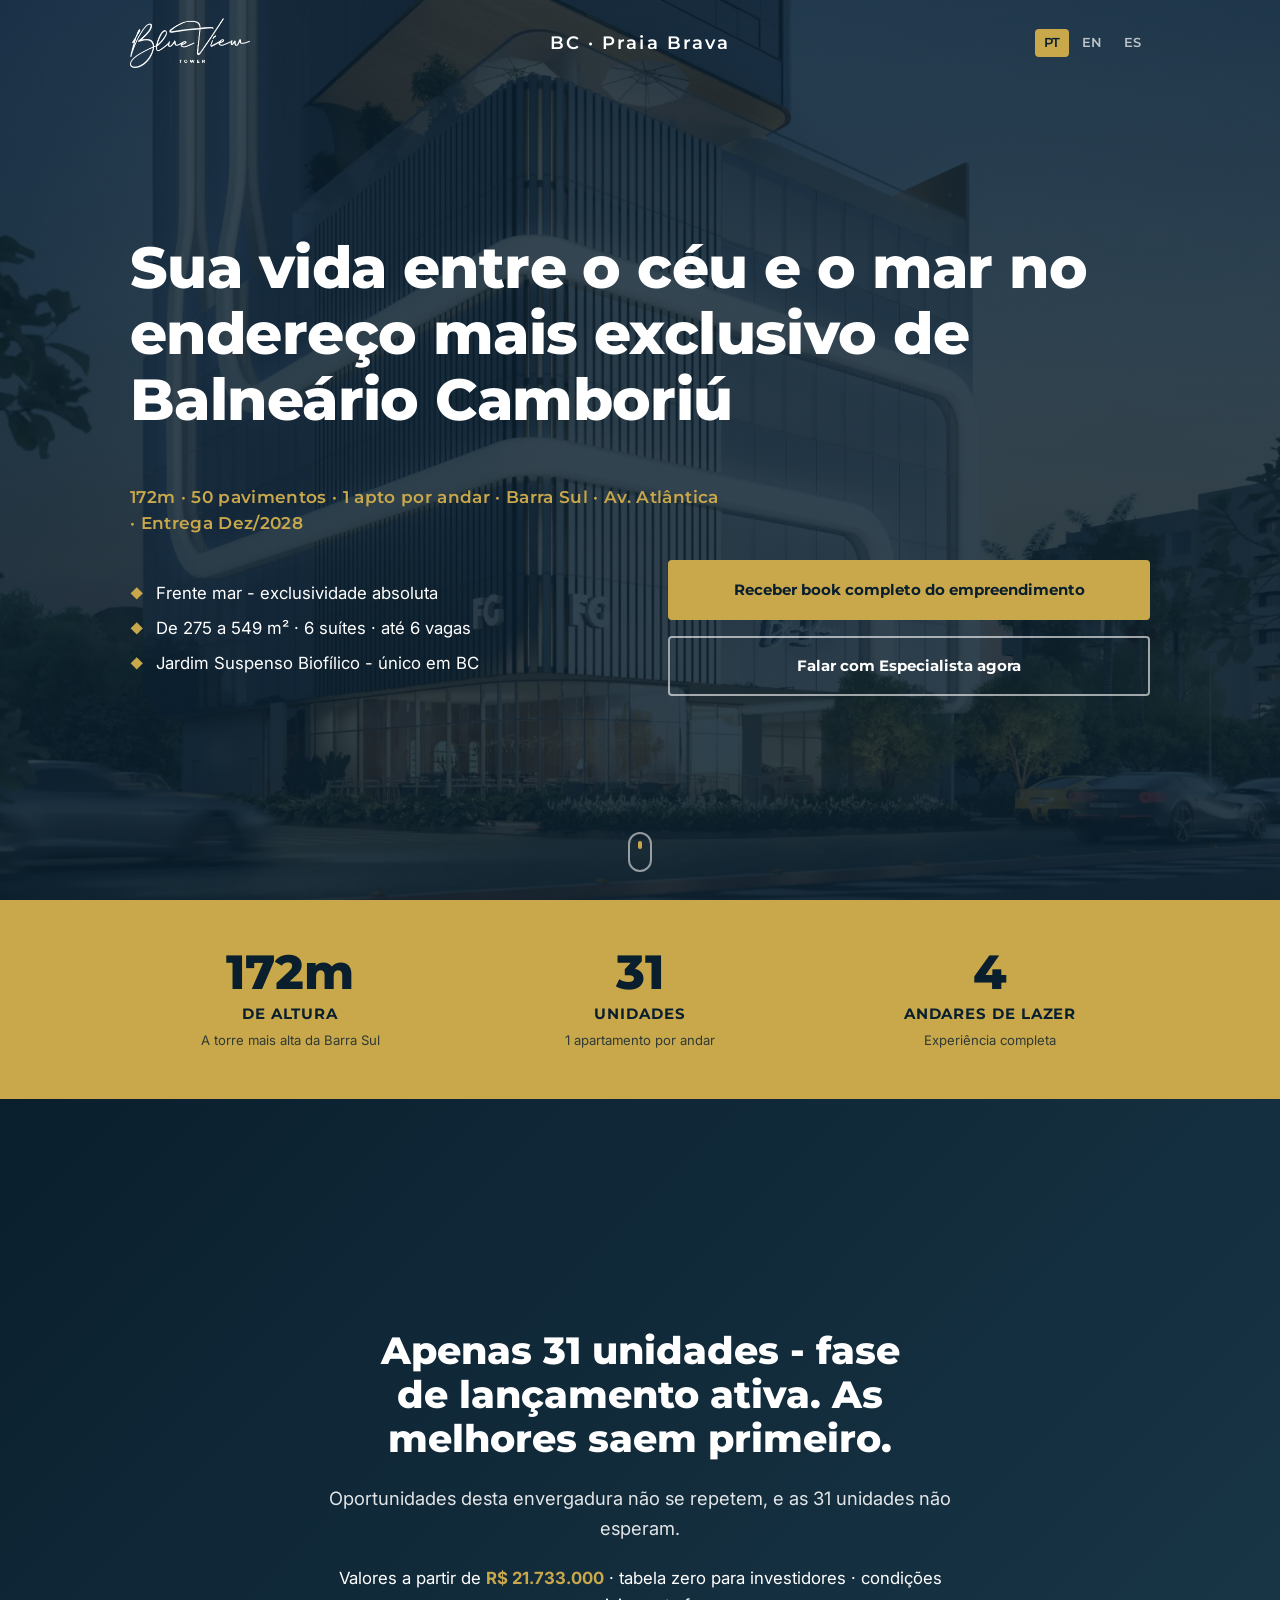
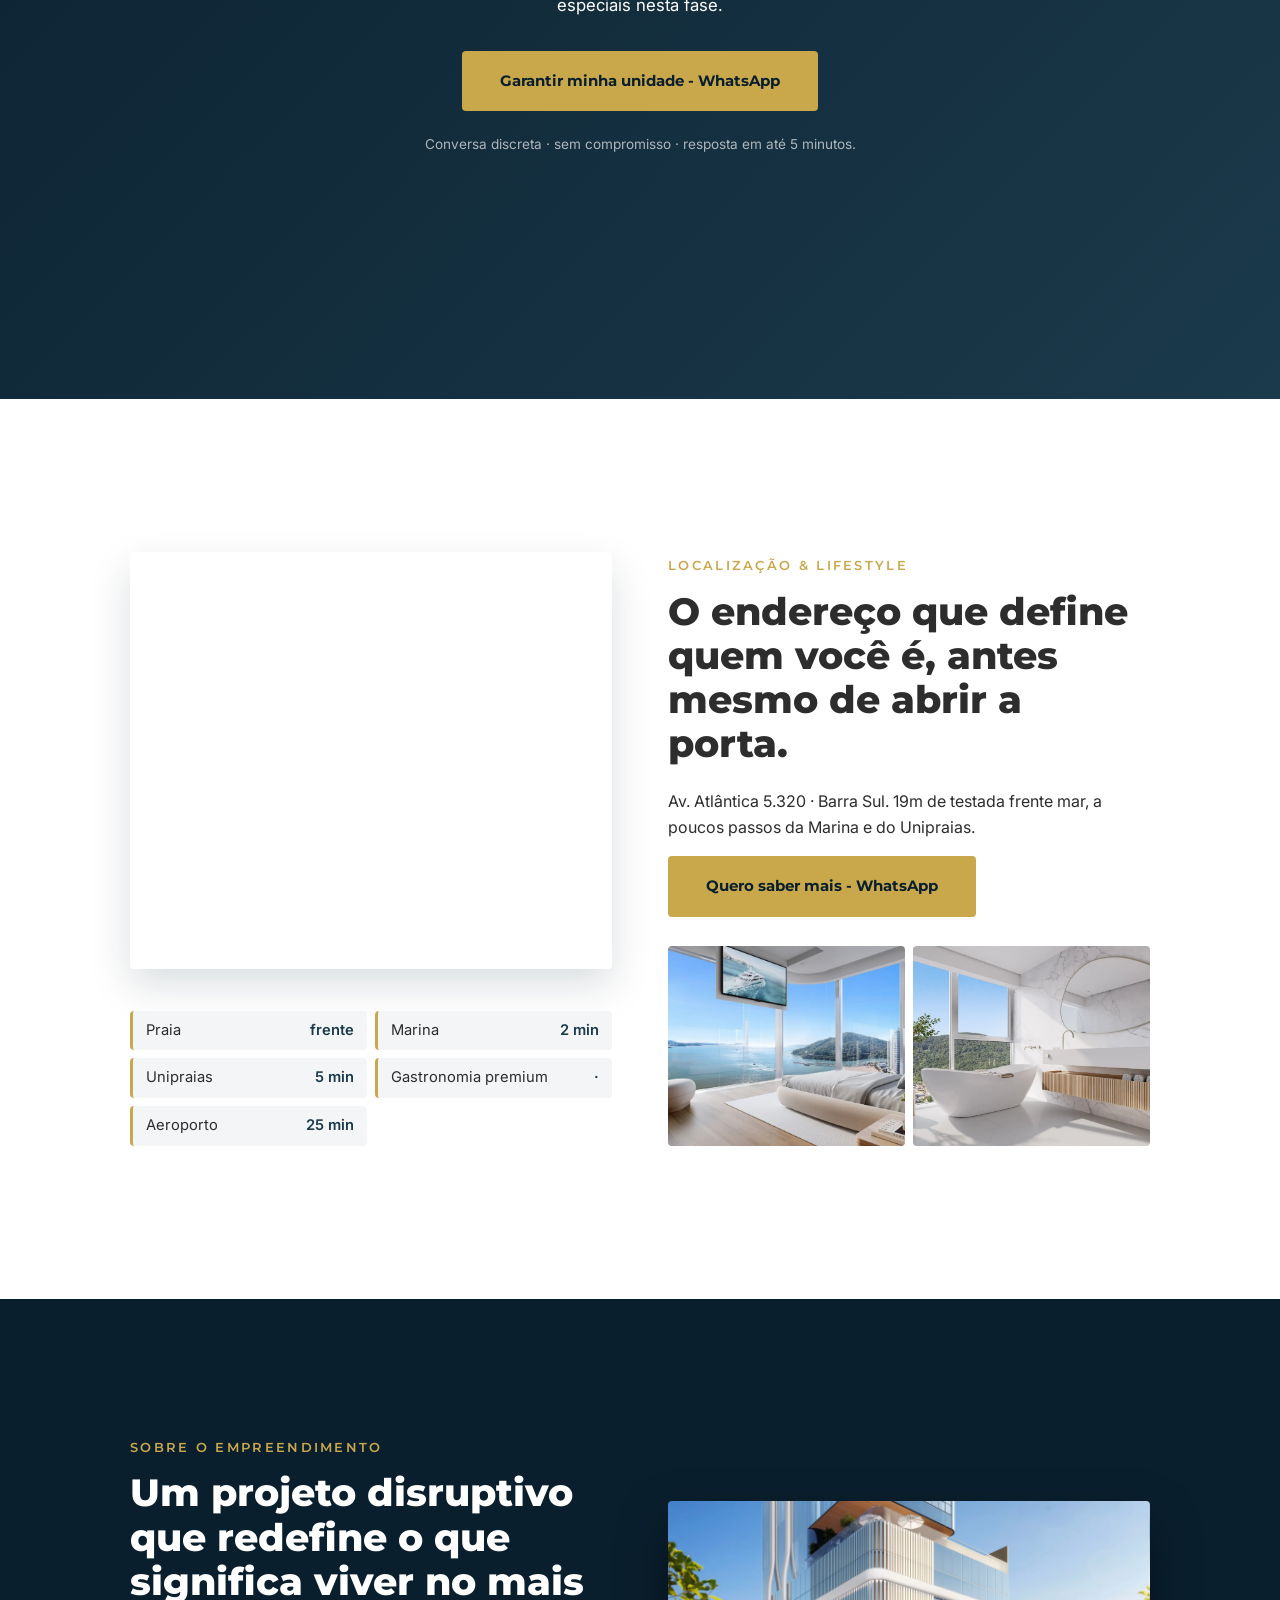
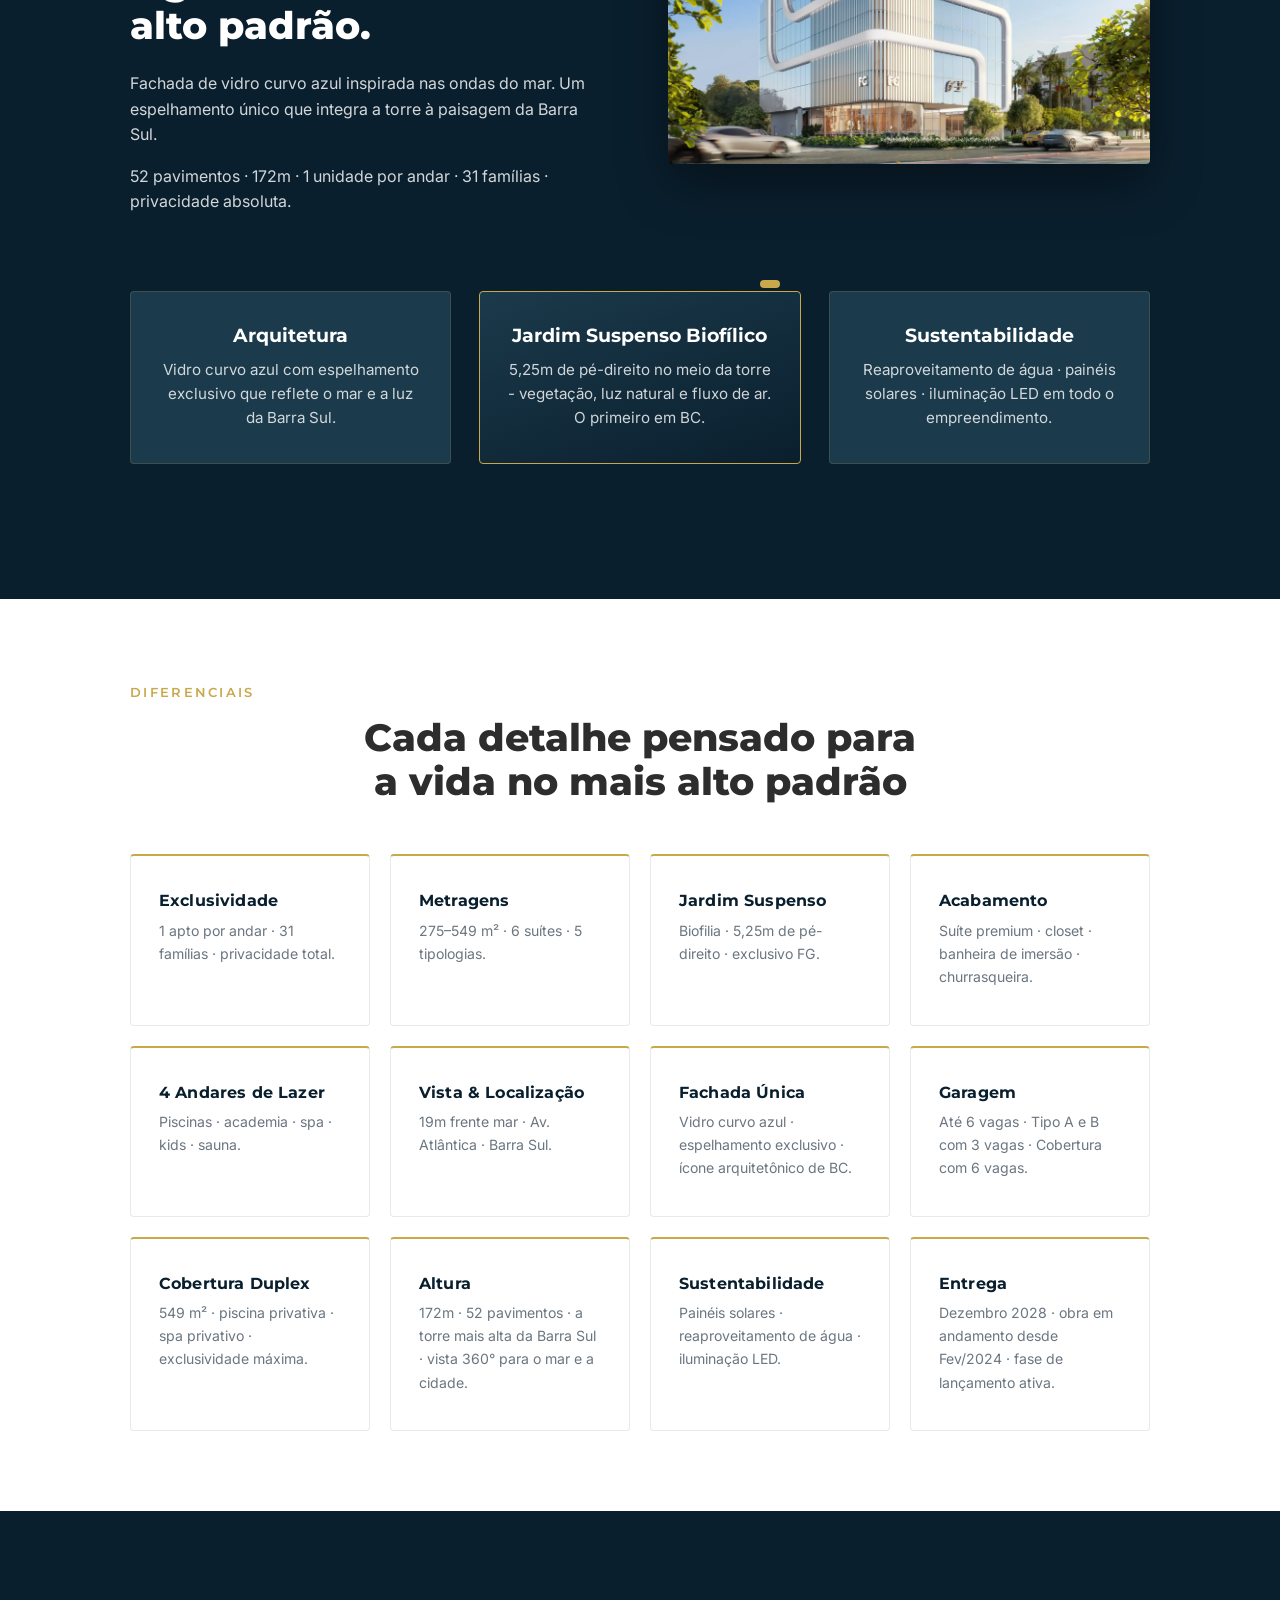
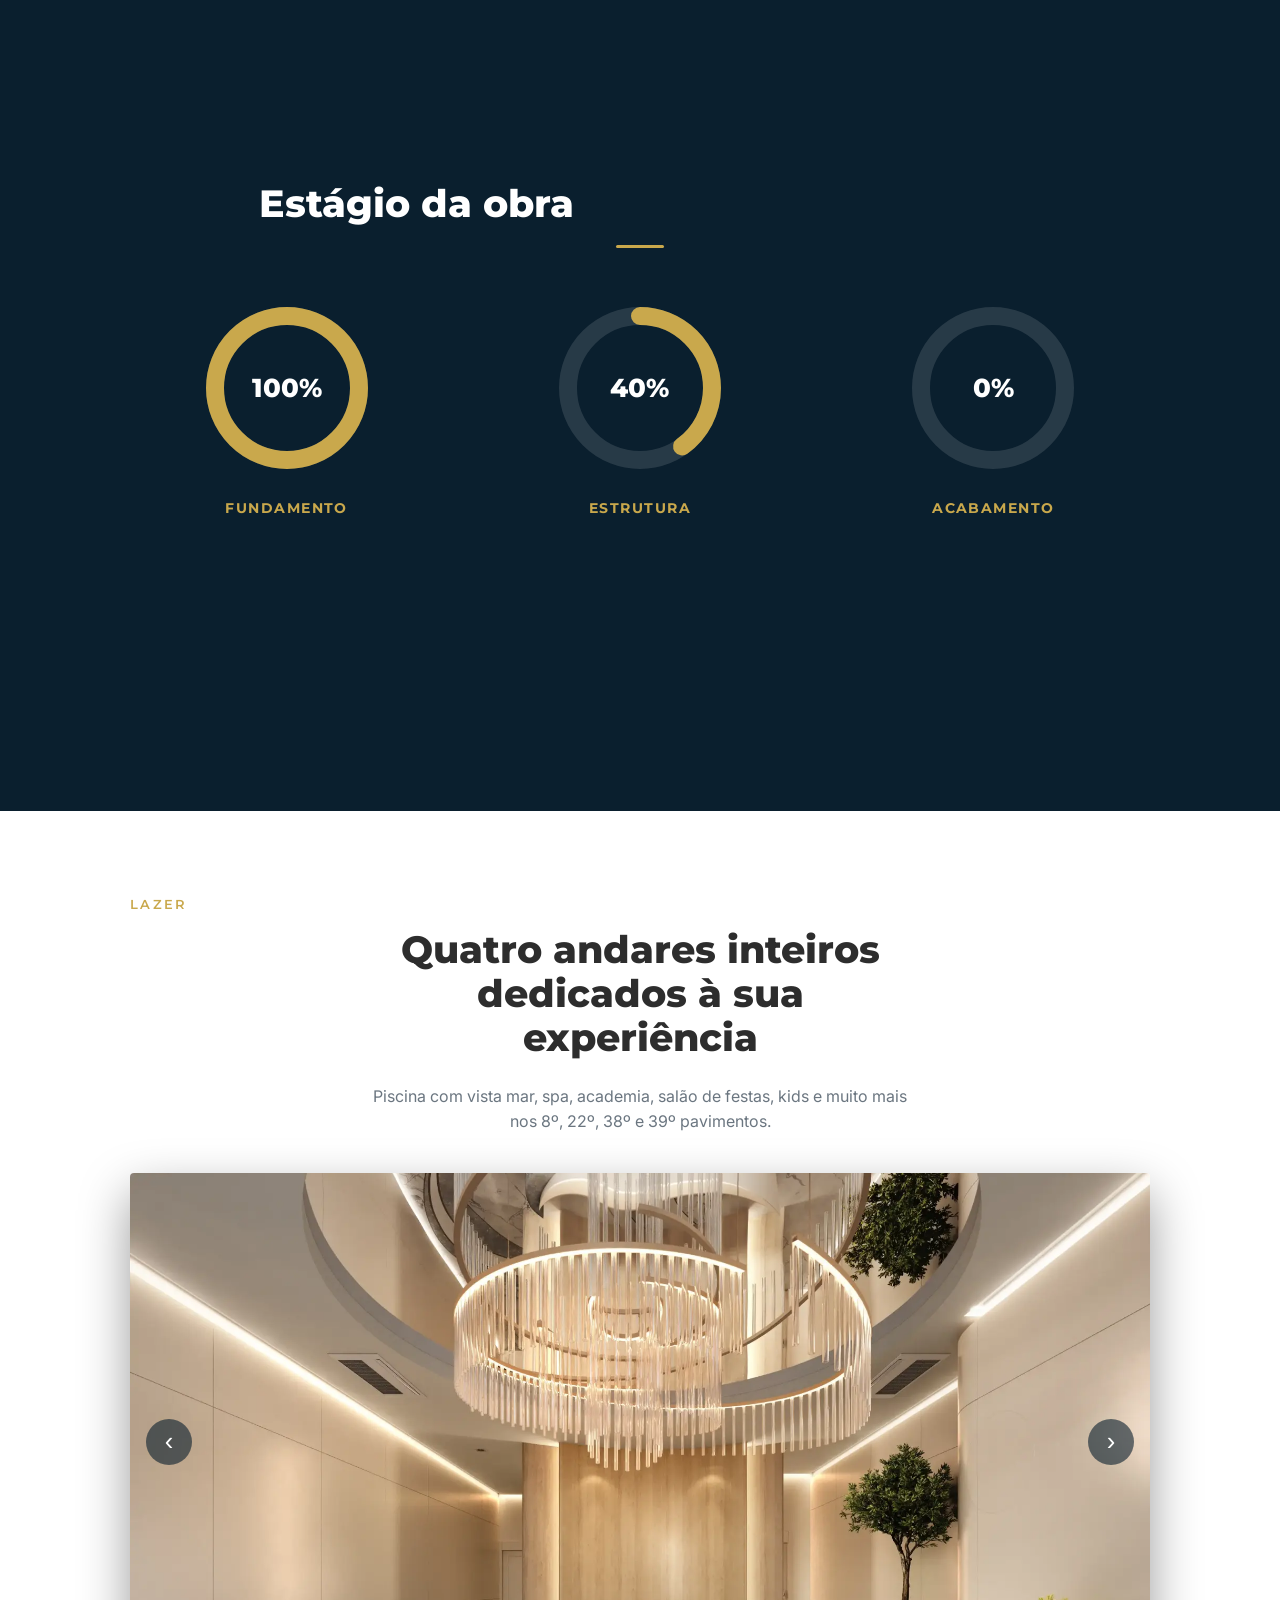
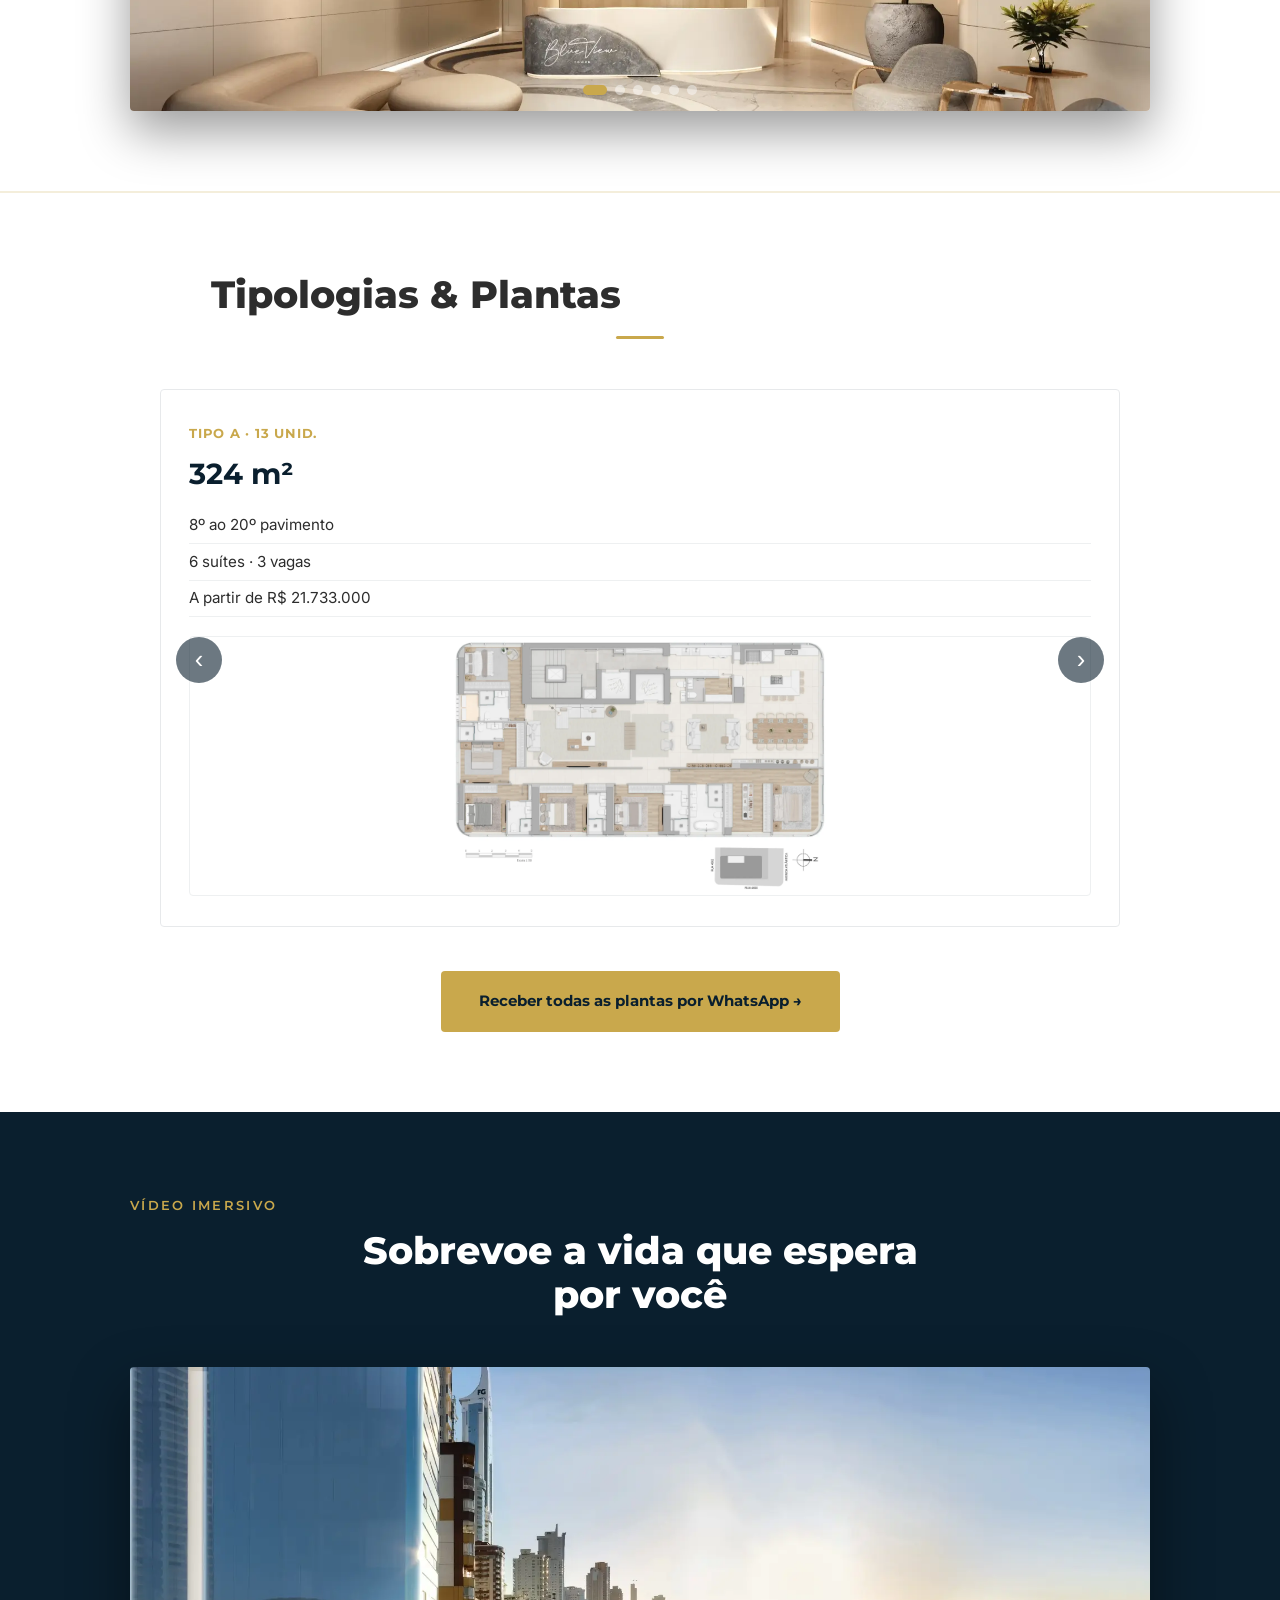
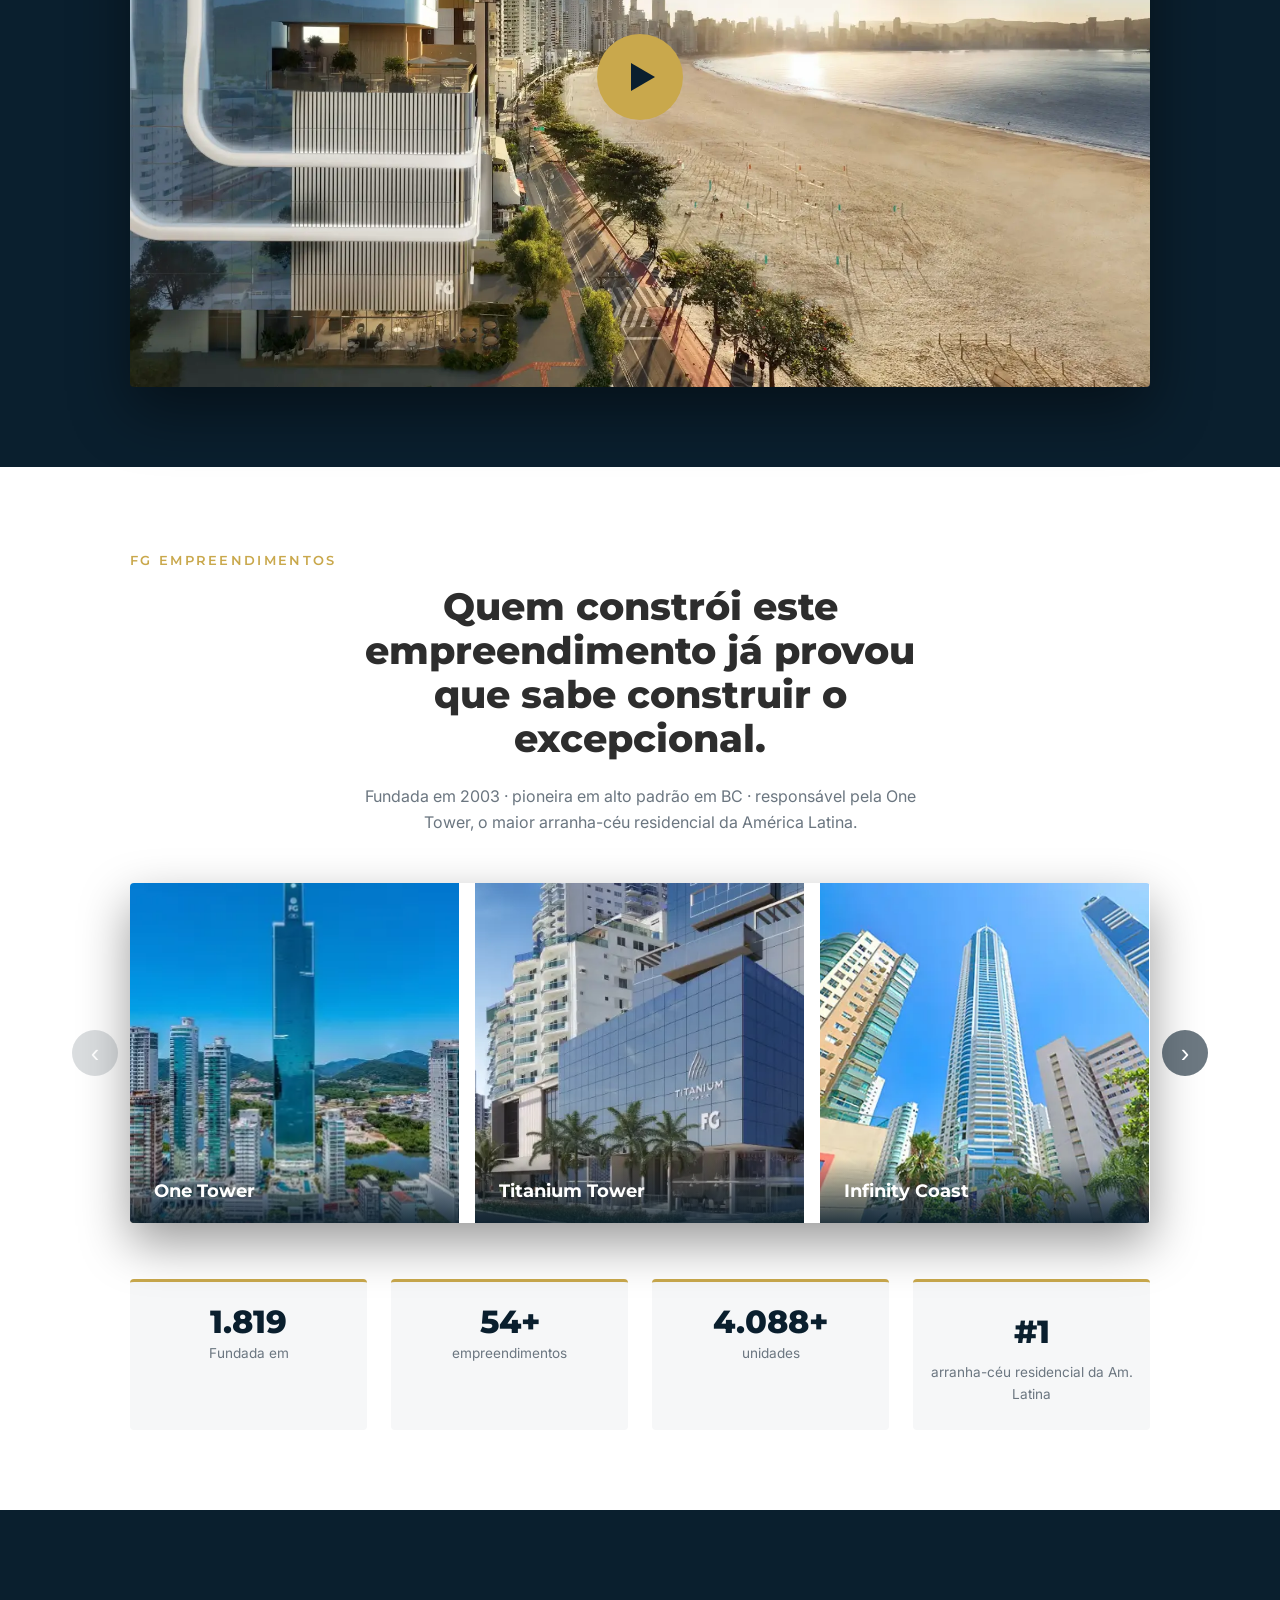
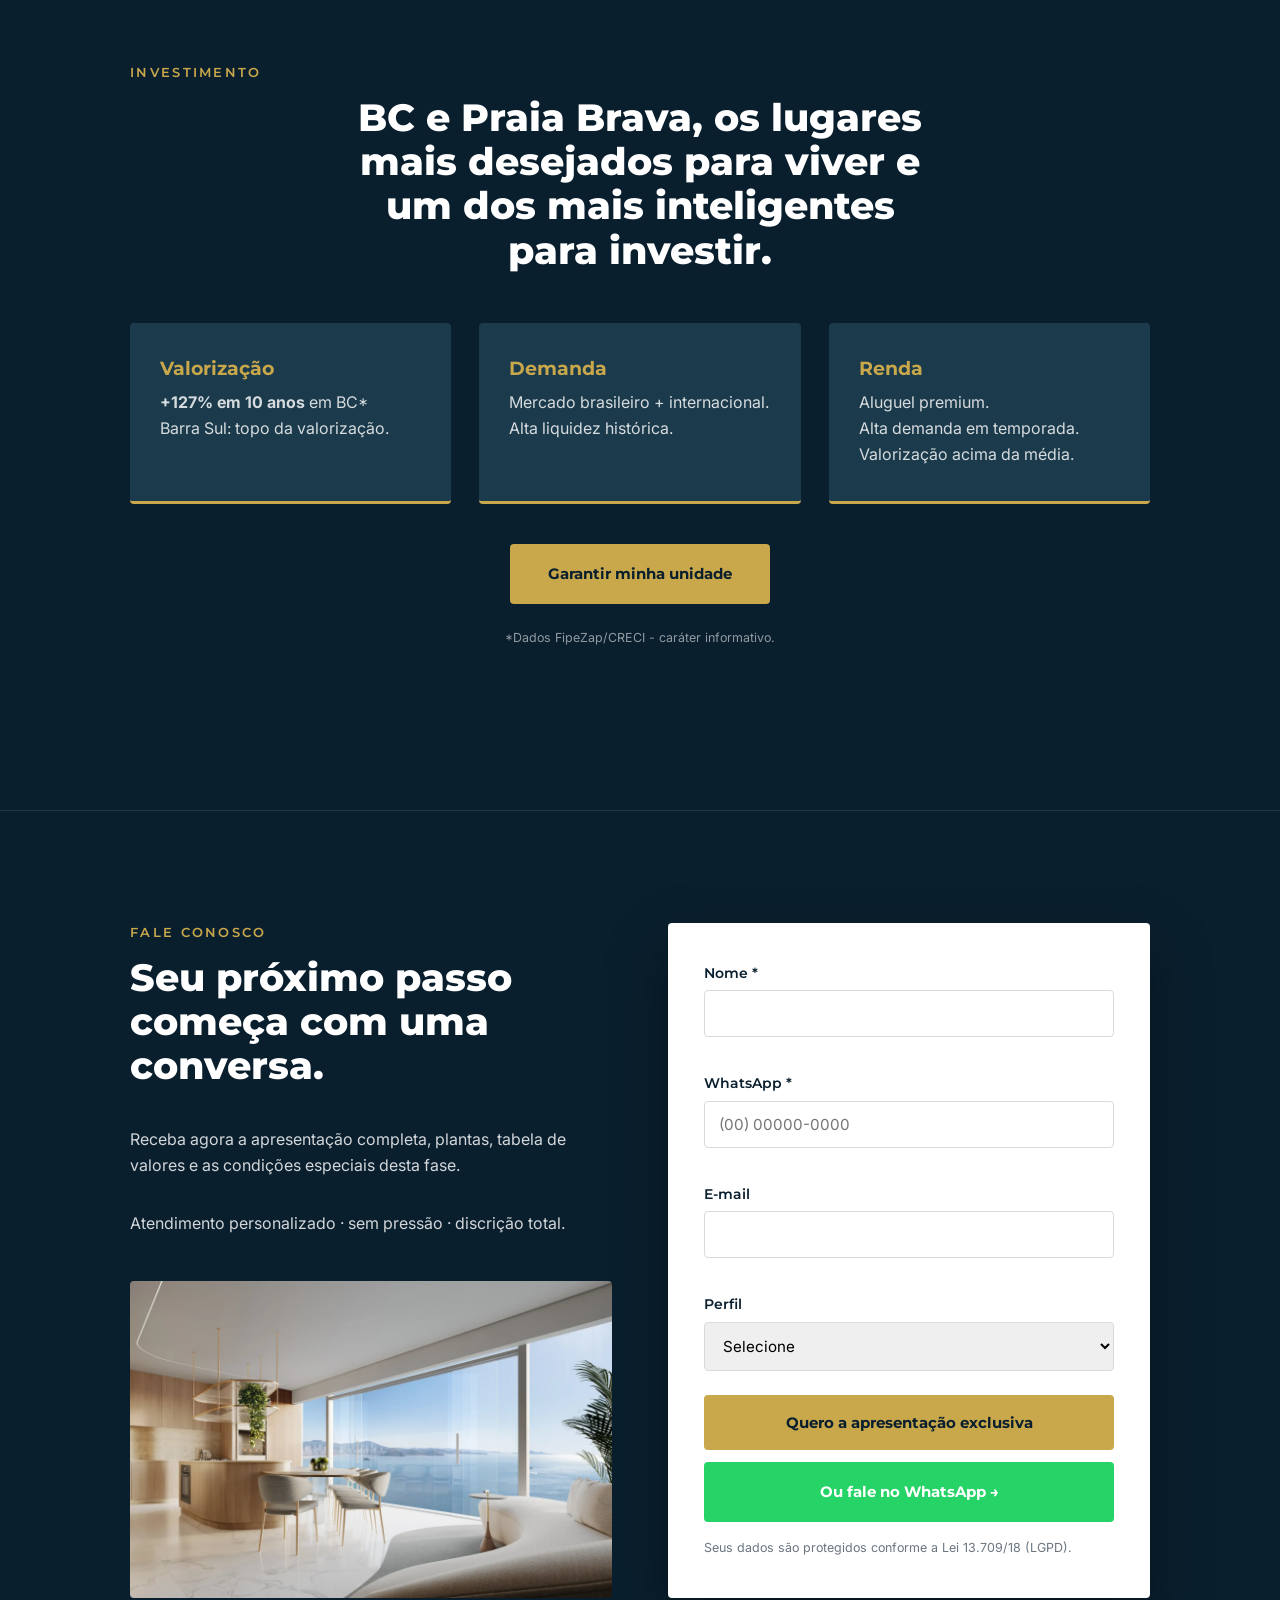
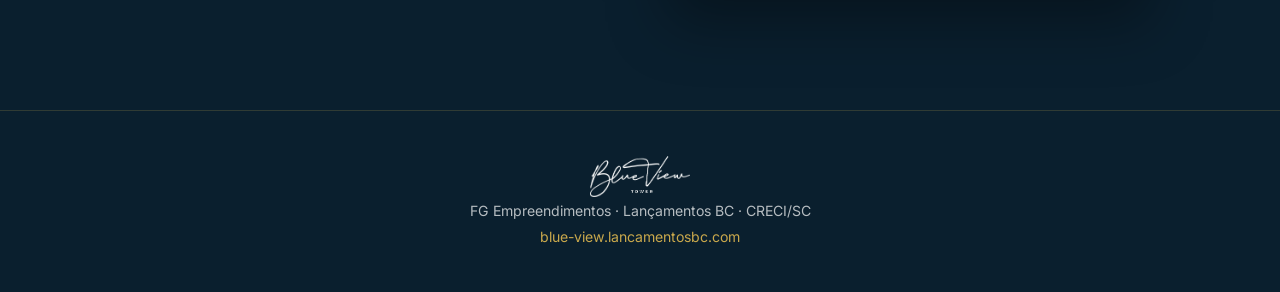
==== index.html @ a623cc8e "fixes" ====
<!DOCTYPE html>
<html lang="pt-BR">
<head>
  <meta charset="UTF-8">
  <meta name="viewport" content="width=device-width, initial-scale=1.0">
  <title>Blue View Tower | FG | Balneário Camboriú</title>
  <meta name="description" content="Blue View Tower - 172m, 50 pavimentos, 1 apartamento por andar na Av. Atlântica, Barra Sul. Frente mar, Jardim Suspenso Biofílico. FG Empreendimentos.">

  <link rel="preconnect" href="https://fonts.googleapis.com">
  <link rel="preconnect" href="https://fonts.gstatic.com" crossorigin>
  <link href="https://fonts.googleapis.com/css2?family=Montserrat:wght@600;700;800&family=Inter:wght@400;500;600&display=swap" rel="stylesheet">
  <link rel="icon" href="assets/Ativo 1@4x.webp">
<meta name="robots" content="index, follow">
<link rel="preload" as="image" href="/assets/23_113_35_EMBASAMENTO_NOTURNO_FINAL.webp">

<link rel="preload" as="style" href="/style.css">
  <link rel="stylesheet" href="style.css">
  <!-- Google tag (gtag.js) -->
<!-- Google tag (gtag.js) -->
<script async src="https://www.googletagmanager.com/gtag/js?id=G-YF5QJES6KQ"></script>
<script>
  window.dataLayer = window.dataLayer || [];
  function gtag(){dataLayer.push(arguments);}
  gtag('js', new Date());

  gtag('config', 'G-YF5QJES6KQ');
</script>
</head>
<body>

  <!-- ============ HEADER ============ -->
  <header class="site-header" id="siteHeader">
    <div class="container header-inner">
      <a href="#hero" class="brand"><img src="assets/Ativo 1@4x.webp" style="width: 120px;" loading="eager"
  fetchpriority="high"></a>
      <span class="header-location">BC · Praia Brava</span>
      <div class="header-right">
        <nav class="lang-switch" aria-label="Seletor de idioma">
          <button class="lang-toggle" aria-expanded="false" aria-haspopup="true">
            PT
            <svg width="10" height="10" viewBox="0 0 10 10" fill="currentColor" aria-hidden="true"><path d="M1 3l4 4 4-4"/></svg>
          </button>
          <div class="lang-dropdown">
            <a href="#" class="lang active">PT</a>
            <a href="/en/" class="lang">EN</a>
            <a href="/es/" class="lang">ES</a>
          </div>
        </nav>
      </div>
    </div>
  </header>

  <!-- ============ 01 · HERO ============ -->
  <section class="hero" id="hero">
    <img
  src="/assets/23_113_35_EMBASAMENTO_NOTURNO_FINAL.webp"
  class="hero-media"
  fetchpriority="high"
  loading="eager"
  width="1920"
  height="1080"
/>
    <div class="hero-overlay"></div>

    <div class="container hero-content">
      <h1 class="hero-title">Sua vida entre o céu e o mar no endereço mais exclusivo de Balneário Camboriú</h1>
      <p class="hero-sub">172m · 50 pavimentos · 1 apto por andar · Barra Sul · Av. Atlântica <br>· Entrega Dez/2028</p>

      <ul class="hero-bullets">
        <li>Frente mar - exclusividade absoluta</li>
        <li>De 275 a 549 m² · 6 suítes · até 6 vagas</li>
        <li>Jardim Suspenso Biofílico - único em BC</li>
      </ul>

      <div class="hero-cta">
        <a href="#contato" class="btn btn-primary">Receber book completo do empreendimento</a>
        <a href="https://wa.me/5547991356151" class="btn btn-outline">Falar com Especialista agora</a>
      </div>
    </div>

    <span class="scroll-hint" aria-hidden="true"></span>
  </section>

  <!-- ============ 02 · BARRA DE NÚMEROS ============ -->
  <section class="stats">
    <div class="container stats-grid">
      <div class="stat">
        <span class="stat-num" data-count="172" data-suffix="m">0</span>
        <span class="stat-label">De altura<br><small>A torre mais alta da Barra Sul</small></span>
      </div>
      <div class="stat">
        <span class="stat-num" data-count="31">0</span>
        <span class="stat-label">Unidades<br><small>1 apartamento por andar</small></span>
      </div>
      <div class="stat">
        <span class="stat-num" data-count="4">0</span>
        <span class="stat-label">Andares de lazer<br><small>Experiência completa</small></span>
      </div>
    </div>
  </section>

  <!-- ============ 03 · URGÊNCIA ============ -->
  <section class="urgency section">
    <div class="container urgency-inner">
      <h2 class="section-title">Apenas 31 unidades - fase de lançamento ativa. As melhores saem primeiro.</h2>
      <p class="urgency-lead">Oportunidades desta envergadura não se repetem, e as 31 unidades não esperam.</p>
      <p class="urgency-values">Valores a partir de <strong>R$ 21.733.000</strong> · tabela zero para investidores · condições especiais nesta fase.</p>
      <a href="https://wa.me/5547991356151" class="btn btn-primary page-cta-anchor">Garantir minha unidade - WhatsApp</a>
      <p class="urgency-micro">Conversa discreta · sem compromisso · resposta em até 5 minutos.</p>
    </div>
  </section>

  <!-- ============ 03 · LOCALIZAÇÃO & LIFESTYLE ============ -->
  <section class="location section" id="localizacao">
    <div class="container split">
      <div class="split-media">
        <iframe
          class="map"
          src="https://www.google.com/maps?q=Av.+Atlantica,+Barra+Sul,+Balneario+Camboriu+SC&output=embed"
          loading="lazy"
          referrerpolicy="no-referrer-when-downgrade"
          title="Localização Blue View Tower"></iframe>
        <ul class="map-points">
          <li>Praia <span>frente</span></li>
          <li>Marina <span>2 min</span></li>
          <li>Unipraias <span>5 min</span></li>
          <li>Gastronomia premium <span>·</span></li>
          <li>Aeroporto <span>25 min</span></li>
        </ul>
      </div>

      <div class="split-text">
        <span class="eyebrow">Localização & Lifestyle</span>
        <h2 class="section-title">O endereço que define quem você é, antes mesmo de abrir a porta.</h2>
        <p>Av. Atlântica 5.320 · Barra Sul. 19m de testada frente mar, a poucos passos da Marina e do Unipraias.</p>
        <a href="https://wa.me/5547991356151" class="btn btn-primary">Quero saber mais - WhatsApp</a>

        <div class="lifestyle-grid">
          <img src="assets/23_113_25_SUITE_MASTER_TIPO_R01.webp" loading="lazy" alt="Suíte master">
          <img src="assets/23_113_26_BANHEIRO_MASTER_TIPO_FINAL (1).webp" loading="lazy" alt="Banheiro master">
        </div>
      </div>
    </div>
  </section>

  <!-- ============ 04 · SOBRE O EMPREENDIMENTO ============ -->
  <section class="about section section-dark" id="sobre">
    <div class="container split reverse">
      <div class="split-media">
        <img class="about-render" src="assets/23_113_04_EMBASAMENTO_ESQUINA_FINAL (1).webp" alt="Render da fachada de vidro curvo"  loading="lazy">
      </div>
      <div class="split-text">
        <span class="eyebrow">Sobre o empreendimento</span>
        <h2 class="section-title">Um projeto disruptivo que redefine o que significa viver no mais alto padrão.</h2>
        <p>Fachada de vidro curvo azul inspirada nas ondas do mar. Um espelhamento único que integra a torre à paisagem da Barra Sul.</p>
        <p>52 pavimentos · 172m · 1 unidade por andar · 31 famílias · privacidade absoluta.</p>
      </div>
    </div>

    <div class="container about-cards">
      <article class="info-card">
        <h3>Arquitetura</h3>
        <p>Vidro curvo azul com espelhamento exclusivo que reflete o mar e a luz da Barra Sul.</p>
      </article>
      <article class="info-card highlight">
        <span class="wow"></span>
        <h3>Jardim Suspenso Biofílico</h3>
        <p>5,25m de pé-direito no meio da torre - vegetação, luz natural e fluxo de ar. O primeiro em BC.</p>
       <!--- <img src="https://placehold.co/560x300/0A1F2E/C9A84C?text=Jardim+Suspenso+Biof%C3%ADlico" alt="Jardim Suspenso Biofílico">-->
      </article>
      <article class="info-card">
        <h3>Sustentabilidade</h3>
        <p>Reaproveitamento de água · painéis solares · iluminação LED em todo o empreendimento.</p>
      </article>
    </div>
  </section>

  <!-- ============ 05 · DIFERENCIAIS ============ -->
  <section class="features section" id="diferenciais">
    <div class="container">
      <span class="eyebrow center">Diferenciais</span>
      <h2 class="section-title center">Cada detalhe pensado para a vida no mais alto padrão</h2>

      <div class="feature-grid">
        <article class="feature-card">
          <h3>Exclusividade</h3>
          <p>1 apto por andar · 31 famílias · privacidade total.</p>
        </article>
        <article class="feature-card">
          <h3>Metragens</h3>
          <p>275–549 m² · 6 suítes · 5 tipologias.</p>
        </article>
        <article class="feature-card">
          <h3>Jardim Suspenso</h3>
          <p>Biofilia · 5,25m de pé-direito · exclusivo FG.</p>
        </article>
        <article class="feature-card">
          <h3>Acabamento</h3>
          <p>Suíte premium · closet · banheira de imersão · churrasqueira.</p>
        </article>
        <article class="feature-card">
          <h3>4 Andares de Lazer</h3>
          <p>Piscinas · academia · spa · kids · sauna.</p>
        </article>
        <article class="feature-card">
          <h3>Vista & Localização</h3>
          <p>19m frente mar · Av. Atlântica · Barra Sul.</p>
        </article>
        <article class="feature-card">
          <h3>Fachada Única</h3>
          <p>Vidro curvo azul · espelhamento exclusivo · ícone arquitetônico de BC.</p>
        </article>
        <article class="feature-card">
          <h3>Garagem</h3>
          <p>Até 6 vagas · Tipo A e B com 3 vagas · Cobertura com 6 vagas.</p>
        </article>
        <article class="feature-card">
          <h3>Cobertura Duplex</h3>
          <p>549 m² · piscina privativa · spa privativo · exclusividade máxima.</p>
        </article>
        <article class="feature-card">
          <h3>Altura</h3>
          <p>172m · 52 pavimentos · a torre mais alta da Barra Sul · vista 360° para o mar e a cidade.</p>
        </article>
        <article class="feature-card">
          <h3>Sustentabilidade</h3>
          <p>Painéis solares · reaproveitamento de água · iluminação LED.</p>
        </article>
        <article class="feature-card">
          <h3>Entrega</h3>
          <p>Dezembro 2028 · obra em andamento desde Fev/2024 · fase de lançamento ativa.</p>
        </article>
      </div>
    </div>
  </section>

  <!-- ============ 06 · STATUS DA OBRA ============ -->
  <section class="status section section-dark" id="status">
    <div class="container">
      <div class="section-header center">
        <h2 class="section-title">Estágio da obra</h2>
      </div>
      <div class="progress-grid">
        <div class="progress-item">
          <div class="donut-wrap">
            <svg viewBox="0 0 100 100" class="donut">
              <circle class="donut-bg" cx="50" cy="50" r="40"/>
              <circle class="donut-fill" cx="50" cy="50" r="40" data-pct="100"/>
            </svg>
            <span class="donut-pct">100%</span>
          </div>
          <span class="progress-label">Fundamento</span>
        </div>
        <div class="progress-item">
          <div class="donut-wrap">
            <svg viewBox="0 0 100 100" class="donut">
              <circle class="donut-bg" cx="50" cy="50" r="40"/>
              <circle class="donut-fill" cx="50" cy="50" r="40" data-pct="40"/>
            </svg>
            <span class="donut-pct">40%</span>
          </div>
          <span class="progress-label">Estrutura</span>
        </div>
        <div class="progress-item">
          <div class="donut-wrap">
            <svg viewBox="0 0 100 100" class="donut">
              <circle class="donut-bg" cx="50" cy="50" r="40"/>
              <circle class="donut-fill" cx="50" cy="50" r="40" data-pct="0"/>
            </svg>
            <span class="donut-pct">0%</span>
          </div>
          <span class="progress-label">Acabamento</span>
        </div>
      </div>
    </div>
  </section>

  <!-- ============ 06B · LAZER ============ -->
  <section class="lazer section" id="lazer">
    <div class="container">
      <span class="eyebrow center">Lazer</span>
      <h2 class="section-title center">Quatro andares inteiros dedicados à sua experiência</h2>
      <p class="lazer-sub">Piscina com vista mar, spa, academia, salão de festas, kids e muito mais nos 8º, 22º, 38º e 39º pavimentos.</p>

      <div class="carousel" id="lazerCarousel">
        <div class="carousel-track">
          <img src="assets/23_113_23_HALL_ENTRADA_TERREO_FINAL.webp"  loading="lazy" alt="Hall de Entrada - Térreo">
          <img src="assets/23_113_16_ACADEMIA_FINAL.webp"  loading="lazy" alt="Academia">
          <img src="assets/23_113_21_JOGOS_R00.webp"  loading="lazy" alt="Sala de Jogos">
          <img src="assets/23_113_15_PISCINA_COBERTA_FINAL.webp"  loading="lazy" alt="Piscina externa">
          <img src="assets/23_113_11_FESTAS_FINAL.webp"  loading="lazy" alt="Salão de festas">
          <img src="assets/23_113_26_BANHEIRO_MASTER_TIPO_FINAL (1).webp"  loading="lazy" alt="Banheiro Master">
        </div>
        <button class="carousel-btn prev" aria-label="Anterior">&#8249;</button>
        <button class="carousel-btn next" aria-label="Próximo">&#8250;</button>
        <div class="carousel-dots" aria-hidden="true"></div>
      </div>
    </div>
  </section>

  <!-- ============ 07 · TIPOLOGIAS & PLANTAS ============ -->
  <section class="typologies section" id="plantas">
    <div class="container">
      <div class="section-header center">
        <h2 class="section-title">Tipologias & Plantas</h2>
      </div>
      <div class="typo-carousel">
        <div class="typo-track typo-grid">

          <article class="typo-card open">
            <span class="typo-tag">Tipo A · 13 unid.</span>
            <h3>324 m²</h3>
            <ul>
              <li>8º ao 20º pavimento</li>
              <li>6 suítes · 3 vagas</li>
              <li>A partir de R$ 21.733.000</li>
            </ul>
            <img src="assets/PB_TIPO_A_OPCAO_02.webp" alt="Planta Tipo A" class="plant-preview" loading="lazy">
          </article>

          <article class="typo-card open">
            <span class="typo-tag">Tipo B · 14 unid.</span>
            <h3>275 m²<small>frente mar</small></h3>
            <ul>
              <li>23º ao 37º pavimento</li>
              <li>6 suítes · 3 vagas</li>
            </ul>
            <img src="assets/23_113_24_LIVING_TIPO_FINAL.webp" alt="Planta Tipo B" class="plant-preview" loading="lazy">
          </article>

          <article class="typo-card locked">
            <span class="typo-tag">Duplex · cobertura</span>
            <h3>549 m²<small>piscina privativa</small></h3>
            <ul>
              <li>Spa privativo</li>
              <li>Exclusividade máxima</li>
            </ul>
            <a href="https://wa.me/5547991356151" class="lock-overlay" aria-label="Ver planta pelo WhatsApp">
              <span class="lock-icon" aria-hidden="true"></span>
              <p>Acessar planta pelo WhatsApp</p>
            </a>
          </article>

        </div>
        <button class="carousel-btn prev typo-prev" aria-label="Anterior">&#8249;</button>
        <button class="carousel-btn next typo-next" aria-label="Próximo">&#8250;</button>
      </div>

      <a href="https://wa.me/5547991356151" class="btn btn-primary center-btn">Receber todas as plantas por WhatsApp →</a>
    </div>
  </section>

  <!-- ============ 08 · VÍDEO IMERSIVO ============ -->
  <section class="video section section-dark" id="video">
    <div class="container">
      <span class="eyebrow center">Vídeo imersivo</span>
      <h2 class="section-title center">Sobrevoe a vida que espera por você</h2>

      <div class="video-player" id="videoPlayer">
        
        <img class="video-thumb" src="/assets/23_113_32_FACHADA_ADICIONAL_FINAL.webp"  loading="lazy" alt="Vídeo Blue View Tower">
        <button class="video-play" aria-label="Reproduzir vídeo"></button>
      </div>
    </div>
  </section>

  <!-- ============ 09 · FG EMPREENDIMENTOS ============ -->
  <section class="builder section" id="fg">
    <div class="container">
      <span class="eyebrow center">FG Empreendimentos</span>
      <h2 class="section-title center">Quem constrói este empreendimento já provou que sabe construir o excepcional.</h2>
      <p class="center builder-lead">Fundada em 2003 · pioneira em alto padrão em BC · responsável pela One Tower, o maior arranha-céu residencial da América Latina.</p>

      <div class="portfolio-carousel-wrap">
        <button class="carousel-btn prev portfolio-prev" aria-label="Anterior">&#8249;</button>
        <button class="carousel-btn next portfolio-next" aria-label="Próximo">&#8250;</button>
        <div class="carousel" id="portfolioCarousel">
          <div class="carousel-track">
            <figure class="portfolio-slide">
              <img src="assets/one-tower-1.webp" alt="One Tower" loading="lazy">
              <figcaption>One Tower</figcaption>
            </figure>
            <figure class="portfolio-slide">
              <img src="assets/Titanium-Tower-20.webp" alt="Titanium Tower" loading="lazy">
              <figcaption>Titanium Tower</figcaption>
            </figure>
            <figure class="portfolio-slide">
              <img src="assets/infinity.webp" alt="Infinity Coast" loading="lazy" style="object-position: top">
              <figcaption>Infinity Coast</figcaption>
            </figure>
            <figure class="portfolio-slide">
              <img src="assets/one-tower-1.webp" alt="One Tower" loading="lazy">
              <figcaption>One Tower</figcaption>
            </figure>
          </div>
          <div class="carousel-dots" aria-hidden="true"></div>
        </div>
      </div>

      <div class="builder-stats">
        <div><span class="stat-num" data-count="2003">0</span><small>Fundada em</small></div>
        <div><span class="stat-num" data-count="60" data-suffix="+">0</span><small>empreendimentos</small></div>
        <div><span class="stat-num" data-count="4500" data-suffix="+">0</span><small>unidades</small></div>
        <div><span class="stat-text">#1</span><small>arranha-céu residencial da Am. Latina</small></div>
      </div>
    </div>
  </section>

  <!-- ============ 10 · BLOCO INVESTIDOR ============ -->
  <section class="investor section section-dark" id="investidor">
    <div class="container">
      <span class="eyebrow center">Investimento</span>
      <h2 class="section-title center">BC e Praia Brava, os lugares mais desejados para viver e um dos mais inteligentes para investir.</h2>

      <div class="investor-grid">
        <article class="investor-card">
          <h3>Valorização</h3>
          <p><strong>+127% em 10 anos</strong> em BC*<br>Barra Sul: topo da valorização.</p>
        </article>
        <article class="investor-card">
          <h3>Demanda</h3>
          <p>Mercado brasileiro + internacional.<br>Alta liquidez histórica.</p>
        </article>
        <article class="investor-card">
          <h3>Renda</h3>
          <p>Aluguel premium.<br>Alta demanda em temporada.<br>Valorização acima da média.</p>
        </article>
      </div>

      <a href="#contato" class="btn btn-primary center-btn page-cta-anchor">Garantir minha unidade</a>
      <p class="footnote">*Dados FipeZap/CRECI - caráter informativo.</p>
    </div>
  </section>


  <!-- ============ 12 · CTA FINAL + FORMULÁRIO ============ -->
  <section class="final section section-dark" id="contato">
    <div class="container split">
      <div class="final-text">
        <span class="eyebrow">Fale conosco</span>
        <h2 class="section-title">Seu próximo passo começa com uma conversa.</h2>
        <p>Receba agora a apresentação completa, plantas, tabela de valores e as condições especiais desta fase.</p>
        <p>Atendimento personalizado · sem pressão · discrição total.</p>
        <img class="final-img" src="assets/23_113_30_COZINHA_TIPO_FINAL.webp"  loading="lazy" alt="Vista para o mar">
      </div>

      <div class="final-form">
        <form id="leadForm" novalidate>
          <div class="field">
            <label for="nome">Nome *</label>
            <input type="text" id="nome" name="nome" autocomplete="name" required>
            <span class="error" data-for="nome"></span>
          </div>
          <div class="field">
            <label for="whatsapp">WhatsApp *</label>
            <input type="tel" id="whatsapp" name="whatsapp" autocomplete="tel" inputmode="numeric" placeholder="(00) 00000-0000" required>
            <span class="error" data-for="whatsapp"></span>
          </div>
          <div class="field optional">
            <label for="email">E-mail</label>
            <input type="email" id="email" name="email" autocomplete="email">
            <span class="error" data-for="email"></span>
          </div>
          <div class="field optional">
            <label for="perfil">Perfil</label>
            <select id="perfil" name="perfil">
              <option value="">Selecione</option>
              <option value="morar">Morar</option>
              <option value="investir">Investir</option>
              <option value="ambos">Ambos</option>
            </select>
          </div>

          <button type="submit" class="btn btn-primary btn-block">Quero a apresentação exclusiva</button>
          <a href="https://wa.me/5547991356151" class="btn btn-whatsapp-inline btn-block">Ou fale no WhatsApp →</a>

          <p class="lgpd">Seus dados são protegidos conforme a Lei 13.709/18 (LGPD).</p>
          <p class="form-success" id="formSuccess" hidden>Recebemos seus dados. Em breve nosso especialista entrará em contato.</p>
        </form>
      </div>
    </div>
  </section>

  <!-- ============ RODAPÉ ============ -->
  <footer class="site-footer">
    <div class="container footer-inner">
      <img loading="lazy" src="/assets/Ativo 1@4x.webp" style="width: 100px; margin: auto; margin-top: 5px;">
      <p>FG Empreendimentos · Lançamentos BC · CRECI/SC</p>
      <p class="footer-url">blue-view.lancamentosbc.com</p>
    </div>
  </footer>


  <div class="plant-modal" id="plantModal">
  <span class="close-modal">&times;</span>

  <img
    src="assets/PB_TIPO_A_OPCAO_02.webp"
    alt="Planta ampliada"
    class="plant-modal-img"
     loading="lazy"
  >
</div>
  <!-- CTA fixo mobile -->
  <div class="mobile-cta-bar" aria-hidden="true">
    <a href="#contato" class="mobile-cta-btn mobile-cta-secondary">Garantir minha unidade</a>
    <a href="https://wa.me/5547991356151" class="mobile-cta-wpp" aria-label="Falar no WhatsApp">
      <svg viewBox="0 0 32 32" width="22" height="22" aria-hidden="true" fill="currentColor">
        <path d="M16 3C9.4 3 4 8.4 4 15c0 2.4.7 4.6 1.9 6.5L4 29l7.7-1.9c1.8 1 3.9 1.5 6.3 1.5h.1c6.6 0 12-5.4 12-12S22.6 3 16 3zm0 22c-2 0-3.9-.5-5.5-1.5l-.4-.2-4.1 1 1.1-4-.3-.4C5.6 18.6 5 16.8 5 15 5 9.5 9.9 5 16 5s11 4.5 11 10-4.9 10-11 10zm6.1-7.5c-.3-.2-1.9-1-2.2-1.1-.3-.1-.5-.2-.7.2-.2.3-.8 1-1 1.2-.2.2-.4.2-.7.1-.3-.2-1.4-.5-2.6-1.6-1-.8-1.6-1.9-1.8-2.2-.2-.3 0-.5.1-.7.1-.1.3-.4.5-.6.1-.2.2-.3.3-.6.1-.2 0-.4 0-.6-.1-.2-.7-1.7-1-2.3-.3-.6-.5-.5-.7-.5h-.6c-.2 0-.5.1-.8.4-.3.3-1 1-1 2.5s1.1 2.9 1.2 3.1c.2.2 2.1 3.3 5.2 4.6.7.3 1.3.5 1.7.6.7.2 1.4.2 1.9.1.6-.1 1.9-.8 2.1-1.5.3-.7.3-1.4.2-1.5-.1-.1-.3-.2-.6-.4z"/>
      </svg>
    </a>
  </div>

  <script src="script.js" defer></script>
</body>
</html>
---- style.css ----
/* ============================================================
   BLUE VIEW TOWER — Landing Page
   Design System: #0A1F2E · #1B3A4B · #C9A84C · #FFFFFF · #2D2D2D
   ============================================================ */

   

:root {
  --azul-escuro: #0A1F2E;
  --azul-medio: #1B3A4B;
  --dourado: #C9A84C;
  --dourado-claro: #d9bd6a;
  --branco: #FFFFFF;
  --grafite: #2D2D2D;
  --cinza: #6b7680;
  --whatsapp: #25D366;

  --font-title: 'Montserrat', sans-serif;
  --font-body: 'Inter', sans-serif;

  --container: 1140px;
  --pad-x: 60px;
  --gap-section: 80px;
  --radius: 4px;
}

*, *::before, *::after { box-sizing: border-box; }

html { scroll-behavior: smooth; }

body {
  margin: 0;
  font-family: var(--font-body);
  color: var(--grafite);
  background: var(--branco);
  line-height: 1.6;
  -webkit-font-smoothing: antialiased;
}

img { max-width: 100%; display: block; }

h1, h2, h3 {
  font-family: var(--font-title);
  font-weight: 700;
  line-height: 1.15;
  margin: 0 0 .6em;
}

a { color: inherit; text-decoration: none; }

.container {
  max-width: var(--container);
  margin: 0 auto;
  padding: 0 var(--pad-x);
}

/* ---------- Tipografia auxiliar ---------- */
.eyebrow {
  display: inline-block;
  font-family: var(--font-title);
  font-weight: 600;
  font-size: .8rem;
  letter-spacing: .18em;
  text-transform: uppercase;
  color: var(--dourado);
  margin-bottom: .8rem;
}
.eyebrow.center,
.section-title.center,
.center { text-align: center; }

.section-header {
  margin-bottom: 3rem;
}
.section-header.center { text-align: center; }
.section-header .eyebrow { margin-bottom: .5rem; }
.section-header .section-title { margin-bottom: 0; }
.section-header.center::after {
  content: '';
  display: block;
  width: 48px;
  height: 3px;
  background: var(--dourado);
  border-radius: 2px;
  margin: 1.2rem auto 0;
}

.section-title {
  font-size: clamp(1.6rem, 3.2vw, 2.4rem);
  font-weight: 800;
  max-width: 22ch;
}
.section-title.center { margin-left: auto; margin-right: auto; }

.section {
  padding: var(--gap-section) 0;
  min-height: 100vh;
  display: flex;
  flex-direction: column;
  justify-content: center;
}
.section > .container { width: 100%; }
.section-dark {
  background: var(--azul-escuro);
  color: var(--branco);
}
.section-dark .section-title,
.section-dark h3 { color: var(--branco); }

.lazer + .typologies { border-top: 2px solid rgba(201,168,76,.2); }
.investor + .final   { border-top: 1px solid rgba(255,255,255,.1); }

/* ---------- Botões ---------- */
.btn {
  display: inline-block;
  font-family: var(--font-title);
  font-weight: 700;
  font-size: .95rem;
  border-radius: var(--radius);
  padding: 16px 36px;
  cursor: pointer;
  border: 2px solid transparent;
  text-align: center;
  transition: transform .25s ease, box-shadow .25s ease, background .25s ease, color .25s ease;
}
.btn-primary {
  background: var(--dourado);
  color: var(--azul-escuro);
}
.btn-primary:hover {
  background: var(--dourado-claro);
  transform: translateY(-2px);
  box-shadow: 0 12px 28px rgba(201,168,76,.35);
}
.btn-outline {
  background: transparent;
  color: var(--branco);
  border-color: rgba(255,255,255,.6);
}
.btn-outline:hover {
  background: var(--branco);
  color: var(--azul-escuro);
  transform: translateY(-2px);
}
.btn-whatsapp-inline {
  background: var(--whatsapp);
  color: var(--branco);
}
.btn-whatsapp-inline:hover { filter: brightness(1.08); transform: translateY(-2px); }
.btn-block { width: 100%; text-align: center; }
.center-btn { display: table; margin: 2.5rem auto 0; }

/* ============================================================
   HEADER
   ============================================================ */
.site-header {
  position: fixed;
  inset: 0 0 auto 0;
  z-index: 1000;
  padding: 18px 0;
  transition: background .3s ease, padding .3s ease, box-shadow .3s ease;
}
.site-header.scrolled {
  background: rgba(10,31,46,.95);
  padding: 12px 0;
  box-shadow: 0 4px 24px rgba(0,0,0,.25);
  backdrop-filter: blur(6px);
}
.header-inner {
  display: flex;
  align-items: center;
  justify-content: space-between;
  position: relative;
}
.brand {
  font-family: var(--font-title);
  font-weight: 800;
  font-size: 1.25rem;
  color: var(--branco);
  letter-spacing: .02em;
}
.brand span { color: var(--dourado); margin-left: 6px; font-weight: 600; }

.header-location {
  position: absolute;
  left: 50%;
  transform: translateX(-50%);
  font-family: var(--font-title);
  font-weight: 600;
  font-size: 1.1rem;
  letter-spacing: .12em;
  color: var(--branco);
  pointer-events: none;
}

.header-right {
  display: flex;
  align-items: center;
  gap: 12px;
}
.lang-switch { display: flex; gap: 4px; position: relative; }
.lang-toggle { display: none; }
.lang-dropdown { display: flex; gap: 4px; }
.lang {
  font-family: var(--font-title);
  font-weight: 600;
  font-size: .8rem;
  color: rgba(255,255,255,.7);
  padding: 4px 9px;
  border-radius: var(--radius);
  transition: color .2s, background .2s;
}
.lang:hover { color: var(--branco); }
.lang.active { color: var(--azul-escuro); background: var(--dourado); }

@media (max-width: 640px) {
  .lang-toggle {
    display: flex;
    align-items: center;
    gap: 5px;
    font-family: var(--font-title);
    font-weight: 700;
    font-size: .8rem;
    color: var(--azul-escuro);
    background: var(--dourado);
    border: none;
    padding: 4px 10px;
    border-radius: var(--radius);
    cursor: pointer;
  }
  .lang-toggle svg { transition: transform .2s; }
  .lang-switch.open .lang-toggle svg { transform: rotate(180deg); }
  .lang-dropdown {
    display: none;
    position: absolute;
    top: calc(100% + 8px);
    right: 0;
    flex-direction: column;
    gap: 2px;
    background: rgba(10,31,46,.97);
    backdrop-filter: blur(6px);
    border: 1px solid rgba(255,255,255,.1);
    border-radius: var(--radius);
    padding: 6px;
    min-width: 72px;
  }
  .lang-switch.open .lang-dropdown { display: flex; }
  .lang-dropdown .lang { text-align: center; }
}

/* ============================================================
   01 · HERO
   ============================================================ */
.hero {
  position: relative;
  min-height: 100vh;
  display: flex;
  align-items: center;
  color: var(--branco);
  overflow: hidden;
}
.hero-media {
  position: absolute;
  inset: 0;
  width: 100%;
  height: 100%;
  object-fit: cover;
  z-index: -2;
}
.hero-overlay {
  position: absolute;
  inset: 0;
  z-index: -1;
  background: linear-gradient(180deg, rgba(10, 31, 46, 0.815) 0%, rgba(10, 31, 46, 0.856) 100%);
}
.hero-content {
  padding-top: 90px;
  padding-bottom: 60px;
  animation: rise .8s ease both;
  display: grid;
  grid-template-columns: 1fr 1fr;
  column-gap: 56px;
  align-items: start;
}
.hero-title {
  font-size: clamp(2.1rem, 5vw, 3.6rem);
  font-weight: 800;
  letter-spacing: -.01em;
  grid-column: 1 / -1;
  grid-row: 1;
}
.hero-sub {
  font-size: 1.05rem;
  color: var(--dourado);
  font-family: var(--font-title);
  font-weight: 600;
  letter-spacing: .02em;
  margin-bottom: 1.4rem;
  grid-column: 1 / -1;
  grid-row: 2;
}
.hero-bullets {
  list-style: none;
  padding: 0;
  margin: 0;
  display: grid;
  gap: .5rem;
  grid-column: 1;
  grid-row: 3;
  align-self: center;
}
.hero-bullets li {
  position: relative;
  padding-left: 1.6rem;
  font-size: 1.05rem;
}
.hero-bullets li::before {
  content: "◆";
  position: absolute;
  left: 0;
  color: var(--dourado);
  font-size: .8rem;
  top: .35em;
}
.hero-cta {
  display: flex;
  flex-direction: column;
  gap: 16px;
  margin-bottom: 0;
  grid-column: 2;
  grid-row: 3;
  align-self: center;
  justify-content: center;
}
.hero-micro {
  font-size: .85rem;
  color: rgba(255,255,255,.75);
  letter-spacing: .04em;
  grid-column: 1 / -1;
  grid-row: 4;
  margin-top: 1rem;
}
.scroll-hint {
  position: absolute;
  bottom: 28px;
  left: 50%;
  transform: translateX(-50%);
  width: 24px;
  height: 40px;
  border: 2px solid rgba(255,255,255,.55);
  border-radius: 14px;
}
.scroll-hint::after {
  content: "";
  position: absolute;
  top: 7px;
  left: 50%;
  transform: translateX(-50%);
  width: 4px;
  height: 8px;
  background: var(--dourado);
  border-radius: 2px;
  animation: scrollDot 1.6s infinite;
}

/* ============================================================
   02 · BARRA DE NÚMEROS
   ============================================================ */
.stats { background: var(--dourado); color: var(--azul-escuro); padding: 48px 0; }
.stats-grid {
  display: grid;
  grid-template-columns: repeat(3, 1fr);
  gap: 30px;
  text-align: center;
}
.stat { display: flex; flex-direction: column; align-items: center; }
.stat-num {
  font-family: var(--font-title);
  font-weight: 800;
  font-size: clamp(2.4rem, 5vw, 3rem);
  line-height: 1;
}
.stat-label {
  font-family: var(--font-title);
  font-weight: 700;
  text-transform: uppercase;
  letter-spacing: .06em;
  font-size: .95rem;
  margin-top: .4rem;
}
.stat-label small {
  display: block;
  font-weight: 400;
  text-transform: none;
  letter-spacing: 0;
  font-family: var(--font-body);
  font-size: .82rem;
  opacity: .8;
  margin-top: .2rem;
}

/* ============================================================
   SPLIT LAYOUTS (Localização, Sobre, CTA final)
   ============================================================ */
.split {
  display: grid;
  grid-template-columns: 1fr 1fr;
  gap: 56px;
  align-items: center;
}
.split.reverse .split-media { order: 2; }
.split-text p { margin: 0 0 1rem; max-width: 46ch; }

/* ---- 03 Localização ---- */
.location .split { align-items: stretch; }
.location .split-media {
  display: flex;
  flex-direction: column;
}
.map {
  width: 100%;
  flex: 1;
  min-height: 340px;
  border: 0;
  border-radius: var(--radius);
  box-shadow: 0 16px 40px rgba(10,31,46,.15);
}
.map-points {
  list-style: none;
  padding: 0;
  margin: 2.6rem 0 0;
  display: grid;
  grid-template-columns: repeat(2, 1fr);
  gap: .5rem;
}
.map-points li {
  display: flex;
  justify-content: space-between;
  font-size: .92rem;
  padding: .5rem .8rem;
  background: #f3f5f6;
  border-left: 3px solid var(--dourado);
  border-radius: var(--radius);
}
.map-points span { color: var(--azul-medio); font-weight: 600; }
.location .split-text p,
.location .split-text .section-title {
  max-width: 100%;
}

.lifestyle-grid {
  display: grid;
  grid-template-columns: 1fr 1fr;
  gap: 8px;
  margin-top: 1.8rem;
}
.lifestyle-grid img {
  width: 100%;
  height: 200px;
  object-fit: cover;
  border-radius: var(--radius);
  display: block;
}

/* ---- 04 Sobre ---- */
.about-render { border-radius: var(--radius); box-shadow: 0 20px 50px rgba(0,0,0,.4); }
.split-text p { color: inherit; }
.section-dark .split-text p { color: rgba(255,255,255,.82); }

.about-cards {
  display: grid;
  grid-template-columns: repeat(3, 1fr);
  gap: 28px;
  margin-top: 60px;
}
.info-card {
  background: var(--azul-medio);
  border: 1px solid rgba(201,168,76,.2);
  border-radius: var(--radius);
  padding: 32px 28px;
  transition: transform .3s ease, border-color .3s ease;
    text-align: center;
  display: flex;
  flex-direction: column;
  justify-content: center; /* centraliza verticalmente */
}
.info-card:hover { transform: translateY(-6px); border-color: var(--dourado); }
.info-card h3 { font-size: 1.2rem; }
.info-card p { color: rgba(255,255,255,.8); margin: 0; font-size: .95rem; }
.info-card.highlight {
  background: linear-gradient(160deg, var(--azul-medio), var(--azul-escuro));
  border-color: var(--dourado);
  position: relative;
  grid-row: span 1;
}
.info-card.highlight img { margin-top: 1.2rem; border-radius: var(--radius); }
.wow {
  position: absolute;
  top: -12px;
  right: 20px;
  background: var(--dourado);
  color: var(--azul-escuro);
  font-family: var(--font-title);
  font-weight: 800;
  font-size: .7rem;
  letter-spacing: .14em;
  padding: 4px 10px;
  border-radius: var(--radius);
}

/* ============================================================
   05 · DIFERENCIAIS
   ============================================================ */
.feature-grid {
  display: grid;
  grid-template-columns: repeat(4, 1fr);
  gap: 20px;
  margin-top: 50px;
}
.feature-card {
  background: var(--branco);
  border: 1px solid #e7e9eb;
  border-top: 2px solid var(--dourado);
  border-radius: var(--radius);
  padding: 36px 28px;
  transition: box-shadow .3s ease, transform .3s ease;
}
.feature-card::before { display: none; }
.feature-card:hover {
  box-shadow: 0 12px 32px rgba(10,31,46,.1);
  transform: translateY(-4px);
}
.feature-card h3 {
  font-size: 1rem;
  color: var(--azul-escuro);
  margin-bottom: .5rem;
  letter-spacing: .01em;
}
.feature-card p { margin: 0; color: var(--cinza); font-size: .88rem; line-height: 1.65; }

/* ============================================================
   06 · STATUS + LAZER
   ============================================================ */
.progress-grid {
  display: grid;
  grid-template-columns: repeat(3, 1fr);
  gap: 40px;
  margin: 50px 0 20px;
}
.progress-item {
  display: flex;
  flex-direction: column;
  align-items: center;
  gap: 1.2rem;
}
.donut-wrap {
  position: relative;
  width: 180px;
  height: 180px;
}
.donut {
  width: 100%;
  height: 100%;
  transform: rotate(-90deg);
}
.donut-bg {
  fill: none;
  stroke: rgba(255,255,255,.12);
  stroke-width: 10;
}
.donut-fill {
  fill: none;
  stroke: var(--dourado);
  stroke-width: 10;
  stroke-linecap: round;
  stroke-dasharray: 251.3;
  stroke-dashoffset: 251.3;
  transition: stroke-dashoffset 1.4s cubic-bezier(.4,0,.2,1);
}
.donut-pct {
  position: absolute;
  top: 50%;
  left: 50%;
  transform: translate(-50%, -50%);
  font-family: var(--font-title);
  font-weight: 800;
  font-size: 1.6rem;
  color: var(--branco);
}
.progress-label {
  font-family: var(--font-title);
  font-weight: 700;
  font-size: .9rem;
  letter-spacing: .1em;
  text-transform: uppercase;
  color: var(--dourado);
}
.lazer-title { text-align: center; font-size: 1.4rem; }
.lazer-sub { text-align: center; max-width: 56ch; margin: 0 auto 2.4rem; color: var(--cinza); }
.lazer.section { background: var(--branco); }

/* ---- Carousel ---- */
.carousel {
  position: relative;
  overflow: hidden;
  border-radius: var(--radius);
  box-shadow: 0 20px 50px rgba(0,0,0,.4);
}
.carousel-track {
  display: flex;
  transition: transform .5s ease;
}
.carousel-track img {
  min-width: 100%;
  height: clamp(280px, 42vw, 560px);
  object-fit: cover;
}
.carousel-btn {
  position: absolute;
  top: 50%;
  transform: translateY(-50%);
  width: 46px; height: 46px;
  border: none;
  border-radius: 50%;
  background: rgba(10,31,46,.6);
  color: var(--branco);
  font-size: 1.6rem;
  line-height: 1;
  cursor: pointer;
  transition: background .25s;
}
.carousel-btn:hover { background: var(--dourado); color: var(--azul-escuro); }
.carousel-btn:disabled { opacity: .25; cursor: not-allowed; pointer-events: none; }
.carousel-btn.prev { left: 16px; }
.carousel-btn.next { right: 16px; }
.carousel-dots {
  position: absolute;
  bottom: 16px;
  left: 50%;
  transform: translateX(-50%);
  display: flex;
  gap: 8px;
}
.carousel-dots button {
  width: 10px; height: 10px;
  border-radius: 50%;
  border: none;
  background: rgba(255,255,255,.45);
  cursor: pointer;
  padding: 0;
  transition: background .25s, width .25s;
}
.carousel-dots button.active { background: var(--dourado); width: 24px; border-radius: 6px; }

/* ============================================================
   07 · TIPOLOGIAS & PLANTAS
   ============================================================ */
.typo-carousel {
  position: relative;
  margin: 50px auto 0;
  max-width: 960px;
}
.typo-carousel .carousel-btn { top: 50%; transform: translateY(-50%); }
.typo-track {
  display: flex;
  gap: 24px;
  overflow-x: auto;
  scroll-snap-type: x mandatory;
  scroll-behavior: smooth;
  scrollbar-width: none;
  padding-bottom: 4px;
}
.typo-track::-webkit-scrollbar { display: none; }
/* .typo-grid — kept as class hook for reveal animation */
.typo-card {
  position: relative;
  flex: 0 0 100%;
  scroll-snap-align: start;
  background: var(--branco);
  border: 1px solid #e7e9eb;
  border-radius: var(--radius);
  padding: 30px 28px;
  overflow: hidden;
  transition: transform .3s, box-shadow .3s;
}
.typo-card:hover { transform: translateY(-6px); box-shadow: 0 18px 40px rgba(10,31,46,.12); }
.typo-tag {
  display: inline-block;
  font-family: var(--font-title);
  font-weight: 700;
  font-size: .8rem;
  letter-spacing: .06em;
  text-transform: uppercase;
  color: var(--dourado);
  margin-bottom: .8rem;
}
.typo-card h3 {
  font-size: 1.8rem;
  color: var(--azul-escuro);
  display: flex;
  align-items: baseline;
  gap: .5rem;
}
.typo-card h3 small {
  font-size: .85rem;
  font-weight: 400;
  font-family: var(--font-body);
  color: var(--cinza);
}
.typo-card ul {
  list-style: none;
  padding: 0;
  margin: 0 0 1.2rem;
}
.typo-card ul li {
  padding: .35rem 0;
  border-bottom: 1px solid #eef0f1;
  font-size: .95rem;
}
.typo-card.open img { border-radius: var(--radius); border: 1px solid #eef0f1; max-height: 260px; width: 100%; object-fit: contain; }

.lock-overlay {
  position: absolute;
  inset: 0;
  background: linear-gradient(180deg, rgba(27,58,75,.55), rgba(10,31,46,.92));
  backdrop-filter: blur(7px);
  display: flex;
  flex-direction: column;
  align-items: center;
  justify-content: center;
  gap: .8rem;
  color: var(--branco);
  text-align: center;
  padding: 0 24px;
}
.lock-overlay p { font-family: var(--font-title); font-weight: 600; margin: 0; }
a.lock-overlay { transition: background .25s; }
a.lock-overlay:hover { background: linear-gradient(180deg, rgba(27,58,75,.65), rgba(10,31,46,.97)); }
.lock-icon {
  width: 40px; height: 34px;
  position: relative;
  border: 3px solid var(--dourado);
  border-radius: 6px;
  margin-top: 10px;
}
.lock-icon::before {
  content: "";
  position: absolute;
  top: -16px; left: 50%;
  transform: translateX(-50%);
  width: 22px; height: 22px;
  border: 3px solid var(--dourado);
  border-bottom: none;
  border-radius: 12px 12px 0 0;
}

/* ============================================================
   08 · VÍDEO
   ============================================================ */
.video-player {
  position: relative;
  margin-top: 50px;
  border-radius: var(--radius);
  overflow: hidden;
  cursor: pointer;
  box-shadow: 0 24px 60px rgba(0,0,0,.45);
}
.video-thumb { width: 100%; height: clamp(280px, 50vw, 620px); object-fit: cover; }
.video-play {
  position: absolute;
  top: 50%; left: 50%;
  transform: translate(-50%, -50%);
  width: 86px; height: 86px;
  border-radius: 50%;
  border: none;
  background: var(--dourado);
  cursor: pointer;
  transition: transform .3s, box-shadow .3s;
}
.video-play::before {
  content: "";
  position: absolute;
  top: 50%; left: 54%;
  transform: translate(-50%, -50%);
  border-style: solid;
  border-width: 14px 0 14px 24px;
  border-color: transparent transparent transparent var(--azul-escuro);
}
.video-player:hover .video-play {
  transform: translate(-50%, -50%) scale(1.08);
  box-shadow: 0 0 0 14px rgba(201,168,76,.25);
}

/* ============================================================
   09 · FG EMPREENDIMENTOS
   ============================================================ */
.builder-lead { max-width: 60ch; margin: 0 auto 3rem; color: var(--cinza); }
.portfolio-carousel-wrap { position: relative; }
.portfolio-carousel-wrap .carousel-btn { position: absolute; top: 50%; transform: translateY(-50%); z-index: 2; }
.portfolio-carousel-wrap .carousel-btn.prev { left: 16px; }
.portfolio-carousel-wrap .carousel-btn.next { right: 16px; }

@media (min-width: 641px) {
  .portfolio-carousel-wrap .carousel-btn.prev { left: -58px; }
  .portfolio-carousel-wrap .carousel-btn.next { right: -58px; }
  #portfolioCarousel .carousel-track { transition: transform .5s ease; gap: 16px; }
  #portfolioCarousel .portfolio-slide { min-width: calc(33.333% - 11px); }
  #portfolioCarousel .carousel-dots { display: none; }
}
.portfolio-slide {
  min-width: 100%;
  margin: 0;
  position: relative;
  overflow: hidden;
}
.portfolio-slide img {
  width: 100%;
  height: clamp(200px, 30vw, 340px);
  object-fit: cover;
  display: block;
  transition: transform .5s ease;
}
.portfolio-slide:hover img { transform: scale(1.04); }
.portfolio-slide figcaption {
  position: absolute;
  inset: auto 0 0 0;
  padding: 18px 24px;
  font-family: var(--font-title);
  font-weight: 700;
  font-size: 1.1rem;
  color: var(--branco);
  background: linear-gradient(transparent, rgba(10,31,46,.88));
}
.builder-stats {
  display: grid;
  grid-template-columns: repeat(4, 1fr);
  gap: 24px;
  margin-top: 56px;
  text-align: center;
}
.builder-stats > div { padding: 24px 16px; border-top: 3px solid var(--dourado); background: #f6f7f8; border-radius: var(--radius); }
.builder-stats .stat-num,
.builder-stats .stat-text {
  display: block;
  font-family: var(--font-title);
  font-weight: 800;
  font-size: 2rem;
  color: var(--azul-escuro);
}
.builder-stats small { display: block; color: var(--cinza); font-size: .85rem; margin-top: .3rem; }

/* ============================================================
   10 · INVESTIDOR
   ============================================================ */
.investor-grid {
  display: grid;
  grid-template-columns: repeat(3, 1fr);
  gap: 28px;
  margin-top: 50px;
}
.investor-card {
  background: var(--azul-medio);
  border-radius: var(--radius);
  padding: 34px 30px;
  border-bottom: 3px solid var(--dourado);
  transition: transform .3s;
}
.investor-card:hover { transform: translateY(-6px); }
.investor-card h3 { color: var(--dourado); font-size: 1.2rem; }
.investor-card p { color: rgba(255,255,255,.82); margin: 0; }
.investor-formula {
  margin: 3rem auto 0;
  max-width: 50ch;
  font-family: var(--font-title);
  font-weight: 600;
  font-size: 1.1rem;
  color: var(--branco);
}
.footnote { text-align: center; font-size: .78rem; color: rgba(255,255,255,.55); margin-top: 1.5rem; }

/* ============================================================
   11 · URGÊNCIA
   ============================================================ */
.urgency {
  background: linear-gradient(135deg, var(--azul-escuro), var(--azul-medio));
  color: var(--branco);
  text-align: center;
}
.urgency-inner { max-width: 760px; margin: 0 auto; }
.urgency .section-title { margin-left: auto; margin-right: auto; }
.urgency-lead { font-size: 1.15rem; color: rgba(255,255,255,.88); }
.urgency-values { margin: 1.4rem 0 2rem; font-size: 1.05rem; }
.urgency-values strong { color: var(--dourado); }
.urgency-micro { margin-top: 1.4rem; font-size: .85rem; color: rgba(255,255,255,.65); }

/* ============================================================
   12 · CTA FINAL + FORMULÁRIO
   ============================================================ */
.final .split { align-items: stretch; }
.final-text {
  display: flex;
  flex-direction: column;
}
.final-text p { color: rgba(255,255,255,.82); }
.final-img {
  flex: 1;
  width: 100%;
  min-height: 200px;
  object-fit: cover;
  margin-top: 1.8rem;
  border-radius: var(--radius);
}

.final-form {
  background: var(--branco);
  color: var(--grafite);
  border-radius: var(--radius);
  padding: 40px 36px;
  box-shadow: 0 24px 60px rgba(0,0,0,.35);
}
.field { margin-bottom: 18px; }
.field label {
  display: block;
  font-family: var(--font-title);
  font-weight: 600;
  font-size: .85rem;
  margin-bottom: 6px;
  color: var(--azul-escuro);
}
.field input,
.field select {
  width: 100%;
  padding: 13px 14px;
  border: 1px solid #d7dbde;
  border-radius: var(--radius);
  font-family: var(--font-body);
  font-size: .95rem;
  transition: border-color .2s, box-shadow .2s;
}
.field input:focus,
.field select:focus {
  outline: none;
  border-color: var(--dourado);
  box-shadow: 0 0 0 3px rgba(201,168,76,.18);
}
.field.invalid input { border-color: #d14343; }
.error {
  display: block;
  color: #d14343;
  font-size: .8rem;
  margin-top: 5px;
  min-height: 1em;
}
.final-form .btn { margin-top: 6px; }
.final-form .btn-whatsapp-inline { margin-top: 12px; }
.lgpd { font-size: .78rem; color: var(--cinza); margin: 16px 0 0; }
.form-success {
  margin-top: 14px;
  padding: 12px 14px;
  background: #e8f6ec;
  border-left: 3px solid var(--whatsapp);
  border-radius: var(--radius);
  font-size: .9rem;
  color: #1b6b39;
}

/* ============================================================
   RODAPÉ
   ============================================================ */
.site-footer {
  background: var(--azul-escuro);
  color: rgba(255,255,255,.7);
  padding: 40px 0;
  text-align: center;
  border-top: 1px solid rgba(201,168,76,.2);
}
.footer-inner .brand { font-size: 1.3rem; display: inline-block; margin-bottom: .6rem; }
.site-footer p { margin: .2rem 0; font-size: .88rem; }
.footer-url { color: var(--dourado); }

/* ============================================================
   WHATSAPP FLUTUANTE
   ============================================================ */

/* ============================================================
   ANIMAÇÕES
   ============================================================ */
.reveal { opacity: 0; transform: translateY(24px); }
.reveal.visible { opacity: 1; transform: none; transition: opacity .4s ease, transform .4s ease; }

@keyframes rise      { from { opacity: 0; transform: translateY(30px);  } to { opacity: 1; transform: none; } }
@keyframes fadeLeft  { from { opacity: 0; transform: translateX(-28px); } to { opacity: 1; transform: none; } }
@keyframes fadeRight { from { opacity: 0; transform: translateX(28px);  } to { opacity: 1; transform: none; } }
@keyframes scrollDot { 0% { opacity: 0; transform: translate(-50%, 0); } 50% { opacity: 1; } 100% { opacity: 0; transform: translate(-50%, 12px); } }
@keyframes pulse { 0%,100% { box-shadow: 0 0 0 6px rgba(201,168,76,.25); } 50% { box-shadow: 0 0 0 10px rgba(201,168,76,.05); } }

/* eyebrow labels */
.reveal.visible .eyebrow { animation: fadeLeft .4s .08s ease both; }

/* split layouts — slide in from sides */
.section.visible .split-media            { animation: fadeLeft  .5s .10s ease both; }
.section.visible .split-text             { animation: fadeRight .5s .20s ease both; }
.section.visible .reverse .split-media   { animation: fadeRight .5s .10s ease both; }
.section.visible .reverse .split-text    { animation: fadeLeft  .5s .20s ease both; }

/* stats row stagger */
.stats.visible .stat:nth-child(1) { animation: rise .4s .00s ease both; }
.stats.visible .stat:nth-child(2) { animation: rise .4s .12s ease both; }
.stats.visible .stat:nth-child(3) { animation: rise .4s .24s ease both; }

/* about info-cards stagger */
.about-cards.visible .info-card:nth-child(1) { animation: rise .45s .00s ease both; }
.about-cards.visible .info-card:nth-child(2) { animation: rise .45s .13s ease both; }
.about-cards.visible .info-card:nth-child(3) { animation: rise .45s .26s ease both; }

/* feature-cards column-wave stagger */
.feature-grid.visible .feature-card                 { animation: rise .4s ease both; }
.feature-grid.visible .feature-card:nth-child(3n+1) { animation-delay: .00s; }
.feature-grid.visible .feature-card:nth-child(3n+2) { animation-delay: .10s; }
.feature-grid.visible .feature-card:nth-child(3n)   { animation-delay: .20s; }

/* typo-cards stagger */
.typo-grid.visible .typo-card:nth-child(1) { animation: rise .45s .00s ease both; }
.typo-grid.visible .typo-card:nth-child(2) { animation: rise .45s .13s ease both; }
.typo-grid.visible .typo-card:nth-child(3) { animation: rise .45s .26s ease both; }

/* investor-cards stagger */
.section.visible .investor-card:nth-child(1) { animation: rise .45s .05s ease both; }
.section.visible .investor-card:nth-child(2) { animation: rise .45s .18s ease both; }
.section.visible .investor-card:nth-child(3) { animation: rise .45s .31s ease both; }

@media (prefers-reduced-motion: reduce) {
  *, *::before, *::after { animation: none !important; transition: none !important; }
  .reveal { opacity: 1; transform: none; }
}

/* ============================================================
   RESPONSIVO  (mobile-first ajustes em breakpoints)
   ============================================================ */
@media (max-width: 960px) {
  :root { --pad-x: 28px; --gap-section: 56px; }
  .split, .split.reverse { grid-template-columns: 1fr; gap: 36px; }
  .split.reverse .split-media { order: 0; }
  .about-cards,
  .feature-grid,
  .portfolio,
  .investor-grid,
  .progress-grid { grid-template-columns: repeat(2, 1fr); }
  .builder-stats { grid-template-columns: repeat(2, 1fr); }
}

@media (max-width: 640px) {
  :root { --pad-x: 20px; --gap-section: 40px; }
  .stats-grid { grid-template-columns: 1fr; gap: 28px; }
  .about-cards,
  .feature-grid,
  .portfolio,
  .investor-grid,
  .progress-grid { grid-template-columns: 1fr; }
  .hero-content {
    grid-template-columns: 1fr;
  }
  .hero-title,
  .hero-sub,
  .hero-bullets,
  .hero-cta,
  .hero-micro {
    grid-column: 1;
    grid-row: auto;
  }
  .hero-cta { flex-direction: column; margin-top: 1.8rem; }
  .hero-cta .btn { width: 100%; text-align: center; }
  .section-title { max-width: 100%; font-size: clamp(1.4rem, 6vw, 1.9rem); }
  .eyebrow { display: block; text-align: center; }
  .split-text .section-title,
  .split-text .eyebrow { text-align: left; }
  .section-header { margin-bottom: 2rem; }
  .section-header.center::after { margin-top: .9rem; }
  .timeline { flex-direction: column; }
  .timeline-bar { width: 3px; height: 30px; min-width: 0; }
  .final-form { padding: 28px 22px; }
  .lang-switch { gap: 0; }
}

/* CTA fixo mobile */
.mobile-cta-bar { display: none; }

@media (max-width: 768px) {
  .mobile-cta-bar {
    display: flex;
    align-items: center;
    position: fixed;
    bottom: 0;
    left: 0;
    right: 0;
    z-index: 998;
    gap: 8px;
    padding: 10px 16px;
    padding-bottom: calc(10px + env(safe-area-inset-bottom));
    background: rgba(10,31,46,.97);
    backdrop-filter: blur(6px);
    border-top: 1px solid rgba(255,255,255,.08);
    transition: background .25s, border-color .25s;
  }
  .mobile-cta-bar.hidden {
    background: transparent;
    backdrop-filter: none;
    border-top-color: transparent;
    pointer-events: none;
  }
  .mobile-cta-bar.hidden .mobile-cta-btn {
    opacity: 0;
    pointer-events: none;
  }
  .mobile-cta-bar.hidden .mobile-cta-wpp {
    pointer-events: auto;
  }
  .mobile-cta-btn {
    flex: 1;
    display: flex;
    align-items: center;
    justify-content: center;
    padding: 13px 10px;
    border-radius: var(--radius);
    font-family: var(--font-title);
    font-weight: 700;
    font-size: .85rem;
    text-align: center;
    transition: filter .2s, opacity .25s;
  }
  .mobile-cta-btn:active { filter: brightness(.92); }
  .mobile-cta-secondary {
    background: var(--dourado);
    color: var(--azul-escuro);
  }
  .mobile-cta-wpp {
    flex: 0 0 48px;
    display: flex;
    align-items: center;
    justify-content: center;
    width: 48px;
    height: 48px;
    border-radius: var(--radius);
    background: rgba(10,31,46,.85);
    border: 1px solid rgba(255,255,255,.12);
    color: var(--branco);
    transition: background .2s;
  }
  .mobile-cta-wpp:active { background: rgba(10,31,46,.97); }
  body { padding-bottom: calc(72px + env(safe-area-inset-bottom)); }
}

/* Ultrawide */
@media (min-width: 1600px) {
  :root { --container: 1280px; }
  .hero-content { max-width: 820px; }
}

.plant-preview{
  width:100%;
  cursor:pointer;
  transition:.3s;
}

.plant-preview:hover{
  transform:scale(1.02);
}

.plant-modal{
  position:fixed;
  inset:0;
  background:rgba(0,0,0,.95);

  display:none;
  justify-content:center;
  align-items:center;

  padding:20px;
  z-index:9999;

  cursor:pointer;
}

.plant-modal.active{
  display:flex;
}

.plant-modal-img{
  max-width:95vw;
  max-height:95vh;
  object-fit:contain;
}

.immersive-video {
  width: 100%;
  aspect-ratio: 16 / 9;
  max-height: 620px;
  object-fit: cover;  
  background: #000;
  display: block;
}
---- style.css ----
/* ============================================================
   BLUE VIEW TOWER — Landing Page
   Design System: #0A1F2E · #1B3A4B · #C9A84C · #FFFFFF · #2D2D2D
   ============================================================ */

   

:root {
  --azul-escuro: #0A1F2E;
  --azul-medio: #1B3A4B;
  --dourado: #C9A84C;
  --dourado-claro: #d9bd6a;
  --branco: #FFFFFF;
  --grafite: #2D2D2D;
  --cinza: #6b7680;
  --whatsapp: #25D366;

  --font-title: 'Montserrat', sans-serif;
  --font-body: 'Inter', sans-serif;

  --container: 1140px;
  --pad-x: 60px;
  --gap-section: 80px;
  --radius: 4px;
}

*, *::before, *::after { box-sizing: border-box; }

html { scroll-behavior: smooth; }

body {
  margin: 0;
  font-family: var(--font-body);
  color: var(--grafite);
  background: var(--branco);
  line-height: 1.6;
  -webkit-font-smoothing: antialiased;
}

img { max-width: 100%; display: block; }

h1, h2, h3 {
  font-family: var(--font-title);
  font-weight: 700;
  line-height: 1.15;
  margin: 0 0 .6em;
}

a { color: inherit; text-decoration: none; }

.container {
  max-width: var(--container);
  margin: 0 auto;
  padding: 0 var(--pad-x);
}

/* ---------- Tipografia auxiliar ---------- */
.eyebrow {
  display: inline-block;
  font-family: var(--font-title);
  font-weight: 600;
  font-size: .8rem;
  letter-spacing: .18em;
  text-transform: uppercase;
  color: var(--dourado);
  margin-bottom: .8rem;
}
.eyebrow.center,
.section-title.center,
.center { text-align: center; }

.section-header {
  margin-bottom: 3rem;
}
.section-header.center { text-align: center; }
.section-header .eyebrow { margin-bottom: .5rem; }
.section-header .section-title { margin-bottom: 0; }
.section-header.center::after {
  content: '';
  display: block;
  width: 48px;
  height: 3px;
  background: var(--dourado);
  border-radius: 2px;
  margin: 1.2rem auto 0;
}

.section-title {
  font-size: clamp(1.6rem, 3.2vw, 2.4rem);
  font-weight: 800;
  max-width: 22ch;
}
.section-title.center { margin-left: auto; margin-right: auto; }

.section {
  padding: var(--gap-section) 0;
  min-height: 100vh;
  display: flex;
  flex-direction: column;
  justify-content: center;
}
.section > .container { width: 100%; }
.section-dark {
  background: var(--azul-escuro);
  color: var(--branco);
}
.section-dark .section-title,
.section-dark h3 { color: var(--branco); }

.lazer + .typologies { border-top: 2px solid rgba(201,168,76,.2); }
.investor + .final   { border-top: 1px solid rgba(255,255,255,.1); }

/* ---------- Botões ---------- */
.btn {
  display: inline-block;
  font-family: var(--font-title);
  font-weight: 700;
  font-size: .95rem;
  border-radius: var(--radius);
  padding: 16px 36px;
  cursor: pointer;
  border: 2px solid transparent;
  text-align: center;
  transition: transform .25s ease, box-shadow .25s ease, background .25s ease, color .25s ease;
}
.btn-primary {
  background: var(--dourado);
  color: var(--azul-escuro);
}
.btn-primary:hover {
  background: var(--dourado-claro);
  transform: translateY(-2px);
  box-shadow: 0 12px 28px rgba(201,168,76,.35);
}
.btn-outline {
  background: transparent;
  color: var(--branco);
  border-color: rgba(255,255,255,.6);
}
.btn-outline:hover {
  background: var(--branco);
  color: var(--azul-escuro);
  transform: translateY(-2px);
}
.btn-whatsapp-inline {
  background: var(--whatsapp);
  color: var(--branco);
}
.btn-whatsapp-inline:hover { filter: brightness(1.08); transform: translateY(-2px); }
.btn-block { width: 100%; text-align: center; }
.center-btn { display: table; margin: 2.5rem auto 0; }

/* ============================================================
   HEADER
   ============================================================ */
.site-header {
  position: fixed;
  inset: 0 0 auto 0;
  z-index: 1000;
  padding: 18px 0;
  transition: background .3s ease, padding .3s ease, box-shadow .3s ease;
}
.site-header.scrolled {
  background: rgba(10,31,46,.95);
  padding: 12px 0;
  box-shadow: 0 4px 24px rgba(0,0,0,.25);
  backdrop-filter: blur(6px);
}
.header-inner {
  display: flex;
  align-items: center;
  justify-content: space-between;
  position: relative;
}
.brand {
  font-family: var(--font-title);
  font-weight: 800;
  font-size: 1.25rem;
  color: var(--branco);
  letter-spacing: .02em;
}
.brand span { color: var(--dourado); margin-left: 6px; font-weight: 600; }

.header-location {
  position: absolute;
  left: 50%;
  transform: translateX(-50%);
  font-family: var(--font-title);
  font-weight: 600;
  font-size: 1.1rem;
  letter-spacing: .12em;
  color: var(--branco);
  pointer-events: none;
}

.header-right {
  display: flex;
  align-items: center;
  gap: 12px;
}
.lang-switch { display: flex; gap: 4px; position: relative; }
.lang-toggle { display: none; }
.lang-dropdown { display: flex; gap: 4px; }
.lang {
  font-family: var(--font-title);
  font-weight: 600;
  font-size: .8rem;
  color: rgba(255,255,255,.7);
  padding: 4px 9px;
  border-radius: var(--radius);
  transition: color .2s, background .2s;
}
.lang:hover { color: var(--branco); }
.lang.active { color: var(--azul-escuro); background: var(--dourado); }

@media (max-width: 640px) {
  .lang-toggle {
    display: flex;
    align-items: center;
    gap: 5px;
    font-family: var(--font-title);
    font-weight: 700;
    font-size: .8rem;
    color: var(--azul-escuro);
    background: var(--dourado);
    border: none;
    padding: 4px 10px;
    border-radius: var(--radius);
    cursor: pointer;
  }
  .lang-toggle svg { transition: transform .2s; }
  .lang-switch.open .lang-toggle svg { transform: rotate(180deg); }
  .lang-dropdown {
    display: none;
    position: absolute;
    top: calc(100% + 8px);
    right: 0;
    flex-direction: column;
    gap: 2px;
    background: rgba(10,31,46,.97);
    backdrop-filter: blur(6px);
    border: 1px solid rgba(255,255,255,.1);
    border-radius: var(--radius);
    padding: 6px;
    min-width: 72px;
  }
  .lang-switch.open .lang-dropdown { display: flex; }
  .lang-dropdown .lang { text-align: center; }
}

/* ============================================================
   01 · HERO
   ============================================================ */
.hero {
  position: relative;
  min-height: 100vh;
  display: flex;
  align-items: center;
  color: var(--branco);
  overflow: hidden;
}
.hero-media {
  position: absolute;
  inset: 0;
  width: 100%;
  height: 100%;
  object-fit: cover;
  z-index: -2;
}
.hero-overlay {
  position: absolute;
  inset: 0;
  z-index: -1;
  background: linear-gradient(180deg, rgba(10, 31, 46, 0.815) 0%, rgba(10, 31, 46, 0.856) 100%);
}
.hero-content {
  padding-top: 90px;
  padding-bottom: 60px;
  animation: rise .8s ease both;
  display: grid;
  grid-template-columns: 1fr 1fr;
  column-gap: 56px;
  align-items: start;
}
.hero-title {
  font-size: clamp(2.1rem, 5vw, 3.6rem);
  font-weight: 800;
  letter-spacing: -.01em;
  grid-column: 1 / -1;
  grid-row: 1;
}
.hero-sub {
  font-size: 1.05rem;
  color: var(--dourado);
  font-family: var(--font-title);
  font-weight: 600;
  letter-spacing: .02em;
  margin-bottom: 1.4rem;
  grid-column: 1 / -1;
  grid-row: 2;
}
.hero-bullets {
  list-style: none;
  padding: 0;
  margin: 0;
  display: grid;
  gap: .5rem;
  grid-column: 1;
  grid-row: 3;
  align-self: center;
}
.hero-bullets li {
  position: relative;
  padding-left: 1.6rem;
  font-size: 1.05rem;
}
.hero-bullets li::before {
  content: "◆";
  position: absolute;
  left: 0;
  color: var(--dourado);
  font-size: .8rem;
  top: .35em;
}
.hero-cta {
  display: flex;
  flex-direction: column;
  gap: 16px;
  margin-bottom: 0;
  grid-column: 2;
  grid-row: 3;
  align-self: center;
  justify-content: center;
}
.hero-micro {
  font-size: .85rem;
  color: rgba(255,255,255,.75);
  letter-spacing: .04em;
  grid-column: 1 / -1;
  grid-row: 4;
  margin-top: 1rem;
}
.scroll-hint {
  position: absolute;
  bottom: 28px;
  left: 50%;
  transform: translateX(-50%);
  width: 24px;
  height: 40px;
  border: 2px solid rgba(255,255,255,.55);
  border-radius: 14px;
}
.scroll-hint::after {
  content: "";
  position: absolute;
  top: 7px;
  left: 50%;
  transform: translateX(-50%);
  width: 4px;
  height: 8px;
  background: var(--dourado);
  border-radius: 2px;
  animation: scrollDot 1.6s infinite;
}

/* ============================================================
   02 · BARRA DE NÚMEROS
   ============================================================ */
.stats { background: var(--dourado); color: var(--azul-escuro); padding: 48px 0; }
.stats-grid {
  display: grid;
  grid-template-columns: repeat(3, 1fr);
  gap: 30px;
  text-align: center;
}
.stat { display: flex; flex-direction: column; align-items: center; }
.stat-num {
  font-family: var(--font-title);
  font-weight: 800;
  font-size: clamp(2.4rem, 5vw, 3rem);
  line-height: 1;
}
.stat-label {
  font-family: var(--font-title);
  font-weight: 700;
  text-transform: uppercase;
  letter-spacing: .06em;
  font-size: .95rem;
  margin-top: .4rem;
}
.stat-label small {
  display: block;
  font-weight: 400;
  text-transform: none;
  letter-spacing: 0;
  font-family: var(--font-body);
  font-size: .82rem;
  opacity: .8;
  margin-top: .2rem;
}

/* ============================================================
   SPLIT LAYOUTS (Localização, Sobre, CTA final)
   ============================================================ */
.split {
  display: grid;
  grid-template-columns: 1fr 1fr;
  gap: 56px;
  align-items: center;
}
.split.reverse .split-media { order: 2; }
.split-text p { margin: 0 0 1rem; max-width: 46ch; }

/* ---- 03 Localização ---- */
.location .split { align-items: stretch; }
.location .split-media {
  display: flex;
  flex-direction: column;
}
.map {
  width: 100%;
  flex: 1;
  min-height: 340px;
  border: 0;
  border-radius: var(--radius);
  box-shadow: 0 16px 40px rgba(10,31,46,.15);
}
.map-points {
  list-style: none;
  padding: 0;
  margin: 2.6rem 0 0;
  display: grid;
  grid-template-columns: repeat(2, 1fr);
  gap: .5rem;
}
.map-points li {
  display: flex;
  justify-content: space-between;
  font-size: .92rem;
  padding: .5rem .8rem;
  background: #f3f5f6;
  border-left: 3px solid var(--dourado);
  border-radius: var(--radius);
}
.map-points span { color: var(--azul-medio); font-weight: 600; }
.location .split-text p,
.location .split-text .section-title {
  max-width: 100%;
}

.lifestyle-grid {
  display: grid;
  grid-template-columns: 1fr 1fr;
  gap: 8px;
  margin-top: 1.8rem;
}
.lifestyle-grid img {
  width: 100%;
  height: 200px;
  object-fit: cover;
  border-radius: var(--radius);
  display: block;
}

/* ---- 04 Sobre ---- */
.about-render { border-radius: var(--radius); box-shadow: 0 20px 50px rgba(0,0,0,.4); }
.split-text p { color: inherit; }
.section-dark .split-text p { color: rgba(255,255,255,.82); }

.about-cards {
  display: grid;
  grid-template-columns: repeat(3, 1fr);
  gap: 28px;
  margin-top: 60px;
}
.info-card {
  background: var(--azul-medio);
  border: 1px solid rgba(201,168,76,.2);
  border-radius: var(--radius);
  padding: 32px 28px;
  transition: transform .3s ease, border-color .3s ease;
    text-align: center;
  display: flex;
  flex-direction: column;
  justify-content: center; /* centraliza verticalmente */
}
.info-card:hover { transform: translateY(-6px); border-color: var(--dourado); }
.info-card h3 { font-size: 1.2rem; }
.info-card p { color: rgba(255,255,255,.8); margin: 0; font-size: .95rem; }
.info-card.highlight {
  background: linear-gradient(160deg, var(--azul-medio), var(--azul-escuro));
  border-color: var(--dourado);
  position: relative;
  grid-row: span 1;
}
.info-card.highlight img { margin-top: 1.2rem; border-radius: var(--radius); }
.wow {
  position: absolute;
  top: -12px;
  right: 20px;
  background: var(--dourado);
  color: var(--azul-escuro);
  font-family: var(--font-title);
  font-weight: 800;
  font-size: .7rem;
  letter-spacing: .14em;
  padding: 4px 10px;
  border-radius: var(--radius);
}

/* ============================================================
   05 · DIFERENCIAIS
   ============================================================ */
.feature-grid {
  display: grid;
  grid-template-columns: repeat(4, 1fr);
  gap: 20px;
  margin-top: 50px;
}
.feature-card {
  background: var(--branco);
  border: 1px solid #e7e9eb;
  border-top: 2px solid var(--dourado);
  border-radius: var(--radius);
  padding: 36px 28px;
  transition: box-shadow .3s ease, transform .3s ease;
}
.feature-card::before { display: none; }
.feature-card:hover {
  box-shadow: 0 12px 32px rgba(10,31,46,.1);
  transform: translateY(-4px);
}
.feature-card h3 {
  font-size: 1rem;
  color: var(--azul-escuro);
  margin-bottom: .5rem;
  letter-spacing: .01em;
}
.feature-card p { margin: 0; color: var(--cinza); font-size: .88rem; line-height: 1.65; }

/* ============================================================
   06 · STATUS + LAZER
   ============================================================ */
.progress-grid {
  display: grid;
  grid-template-columns: repeat(3, 1fr);
  gap: 40px;
  margin: 50px 0 20px;
}
.progress-item {
  display: flex;
  flex-direction: column;
  align-items: center;
  gap: 1.2rem;
}
.donut-wrap {
  position: relative;
  width: 180px;
  height: 180px;
}
.donut {
  width: 100%;
  height: 100%;
  transform: rotate(-90deg);
}
.donut-bg {
  fill: none;
  stroke: rgba(255,255,255,.12);
  stroke-width: 10;
}
.donut-fill {
  fill: none;
  stroke: var(--dourado);
  stroke-width: 10;
  stroke-linecap: round;
  stroke-dasharray: 251.3;
  stroke-dashoffset: 251.3;
  transition: stroke-dashoffset 1.4s cubic-bezier(.4,0,.2,1);
}
.donut-pct {
  position: absolute;
  top: 50%;
  left: 50%;
  transform: translate(-50%, -50%);
  font-family: var(--font-title);
  font-weight: 800;
  font-size: 1.6rem;
  color: var(--branco);
}
.progress-label {
  font-family: var(--font-title);
  font-weight: 700;
  font-size: .9rem;
  letter-spacing: .1em;
  text-transform: uppercase;
  color: var(--dourado);
}
.lazer-title { text-align: center; font-size: 1.4rem; }
.lazer-sub { text-align: center; max-width: 56ch; margin: 0 auto 2.4rem; color: var(--cinza); }
.lazer.section { background: var(--branco); }

/* ---- Carousel ---- */
.carousel {
  position: relative;
  overflow: hidden;
  border-radius: var(--radius);
  box-shadow: 0 20px 50px rgba(0,0,0,.4);
}
.carousel-track {
  display: flex;
  transition: transform .5s ease;
}
.carousel-track img {
  min-width: 100%;
  height: clamp(280px, 42vw, 560px);
  object-fit: cover;
}
.carousel-btn {
  position: absolute;
  top: 50%;
  transform: translateY(-50%);
  width: 46px; height: 46px;
  border: none;
  border-radius: 50%;
  background: rgba(10,31,46,.6);
  color: var(--branco);
  font-size: 1.6rem;
  line-height: 1;
  cursor: pointer;
  transition: background .25s;
}
.carousel-btn:hover { background: var(--dourado); color: var(--azul-escuro); }
.carousel-btn:disabled { opacity: .25; cursor: not-allowed; pointer-events: none; }
.carousel-btn.prev { left: 16px; }
.carousel-btn.next { right: 16px; }
.carousel-dots {
  position: absolute;
  bottom: 16px;
  left: 50%;
  transform: translateX(-50%);
  display: flex;
  gap: 8px;
}
.carousel-dots button {
  width: 10px; height: 10px;
  border-radius: 50%;
  border: none;
  background: rgba(255,255,255,.45);
  cursor: pointer;
  padding: 0;
  transition: background .25s, width .25s;
}
.carousel-dots button.active { background: var(--dourado); width: 24px; border-radius: 6px; }

/* ============================================================
   07 · TIPOLOGIAS & PLANTAS
   ============================================================ */
.typo-carousel {
  position: relative;
  margin: 50px auto 0;
  max-width: 960px;
}
.typo-carousel .carousel-btn { top: 50%; transform: translateY(-50%); }
.typo-track {
  display: flex;
  gap: 24px;
  overflow-x: auto;
  scroll-snap-type: x mandatory;
  scroll-behavior: smooth;
  scrollbar-width: none;
  padding-bottom: 4px;
}
.typo-track::-webkit-scrollbar { display: none; }
/* .typo-grid — kept as class hook for reveal animation */
.typo-card {
  position: relative;
  flex: 0 0 100%;
  scroll-snap-align: start;
  background: var(--branco);
  border: 1px solid #e7e9eb;
  border-radius: var(--radius);
  padding: 30px 28px;
  overflow: hidden;
  transition: transform .3s, box-shadow .3s;
}
.typo-card:hover { transform: translateY(-6px); box-shadow: 0 18px 40px rgba(10,31,46,.12); }
.typo-tag {
  display: inline-block;
  font-family: var(--font-title);
  font-weight: 700;
  font-size: .8rem;
  letter-spacing: .06em;
  text-transform: uppercase;
  color: var(--dourado);
  margin-bottom: .8rem;
}
.typo-card h3 {
  font-size: 1.8rem;
  color: var(--azul-escuro);
  display: flex;
  align-items: baseline;
  gap: .5rem;
}
.typo-card h3 small {
  font-size: .85rem;
  font-weight: 400;
  font-family: var(--font-body);
  color: var(--cinza);
}
.typo-card ul {
  list-style: none;
  padding: 0;
  margin: 0 0 1.2rem;
}
.typo-card ul li {
  padding: .35rem 0;
  border-bottom: 1px solid #eef0f1;
  font-size: .95rem;
}
.typo-card.open img { border-radius: var(--radius); border: 1px solid #eef0f1; max-height: 260px; width: 100%; object-fit: contain; }

.lock-overlay {
  position: absolute;
  inset: 0;
  background: linear-gradient(180deg, rgba(27,58,75,.55), rgba(10,31,46,.92));
  backdrop-filter: blur(7px);
  display: flex;
  flex-direction: column;
  align-items: center;
  justify-content: center;
  gap: .8rem;
  color: var(--branco);
  text-align: center;
  padding: 0 24px;
}
.lock-overlay p { font-family: var(--font-title); font-weight: 600; margin: 0; }
a.lock-overlay { transition: background .25s; }
a.lock-overlay:hover { background: linear-gradient(180deg, rgba(27,58,75,.65), rgba(10,31,46,.97)); }
.lock-icon {
  width: 40px; height: 34px;
  position: relative;
  border: 3px solid var(--dourado);
  border-radius: 6px;
  margin-top: 10px;
}
.lock-icon::before {
  content: "";
  position: absolute;
  top: -16px; left: 50%;
  transform: translateX(-50%);
  width: 22px; height: 22px;
  border: 3px solid var(--dourado);
  border-bottom: none;
  border-radius: 12px 12px 0 0;
}

/* ============================================================
   08 · VÍDEO
   ============================================================ */
.video-player {
  position: relative;
  margin-top: 50px;
  border-radius: var(--radius);
  overflow: hidden;
  cursor: pointer;
  box-shadow: 0 24px 60px rgba(0,0,0,.45);
}
.video-thumb { width: 100%; height: clamp(280px, 50vw, 620px); object-fit: cover; }
.video-play {
  position: absolute;
  top: 50%; left: 50%;
  transform: translate(-50%, -50%);
  width: 86px; height: 86px;
  border-radius: 50%;
  border: none;
  background: var(--dourado);
  cursor: pointer;
  transition: transform .3s, box-shadow .3s;
}
.video-play::before {
  content: "";
  position: absolute;
  top: 50%; left: 54%;
  transform: translate(-50%, -50%);
  border-style: solid;
  border-width: 14px 0 14px 24px;
  border-color: transparent transparent transparent var(--azul-escuro);
}
.video-player:hover .video-play {
  transform: translate(-50%, -50%) scale(1.08);
  box-shadow: 0 0 0 14px rgba(201,168,76,.25);
}

/* ============================================================
   09 · FG EMPREENDIMENTOS
   ============================================================ */
.builder-lead { max-width: 60ch; margin: 0 auto 3rem; color: var(--cinza); }
.portfolio-carousel-wrap { position: relative; }
.portfolio-carousel-wrap .carousel-btn { position: absolute; top: 50%; transform: translateY(-50%); z-index: 2; }
.portfolio-carousel-wrap .carousel-btn.prev { left: 16px; }
.portfolio-carousel-wrap .carousel-btn.next { right: 16px; }

@media (min-width: 641px) {
  .portfolio-carousel-wrap .carousel-btn.prev { left: -58px; }
  .portfolio-carousel-wrap .carousel-btn.next { right: -58px; }
  #portfolioCarousel .carousel-track { transition: transform .5s ease; gap: 16px; }
  #portfolioCarousel .portfolio-slide { min-width: calc(33.333% - 11px); }
  #portfolioCarousel .carousel-dots { display: none; }
}
.portfolio-slide {
  min-width: 100%;
  margin: 0;
  position: relative;
  overflow: hidden;
}
.portfolio-slide img {
  width: 100%;
  height: clamp(200px, 30vw, 340px);
  object-fit: cover;
  display: block;
  transition: transform .5s ease;
}
.portfolio-slide:hover img { transform: scale(1.04); }
.portfolio-slide figcaption {
  position: absolute;
  inset: auto 0 0 0;
  padding: 18px 24px;
  font-family: var(--font-title);
  font-weight: 700;
  font-size: 1.1rem;
  color: var(--branco);
  background: linear-gradient(transparent, rgba(10,31,46,.88));
}
.builder-stats {
  display: grid;
  grid-template-columns: repeat(4, 1fr);
  gap: 24px;
  margin-top: 56px;
  text-align: center;
}
.builder-stats > div { padding: 24px 16px; border-top: 3px solid var(--dourado); background: #f6f7f8; border-radius: var(--radius); }
.builder-stats .stat-num,
.builder-stats .stat-text {
  display: block;
  font-family: var(--font-title);
  font-weight: 800;
  font-size: 2rem;
  color: var(--azul-escuro);
}
.builder-stats small { display: block; color: var(--cinza); font-size: .85rem; margin-top: .3rem; }

/* ============================================================
   10 · INVESTIDOR
   ============================================================ */
.investor-grid {
  display: grid;
  grid-template-columns: repeat(3, 1fr);
  gap: 28px;
  margin-top: 50px;
}
.investor-card {
  background: var(--azul-medio);
  border-radius: var(--radius);
  padding: 34px 30px;
  border-bottom: 3px solid var(--dourado);
  transition: transform .3s;
}
.investor-card:hover { transform: translateY(-6px); }
.investor-card h3 { color: var(--dourado); font-size: 1.2rem; }
.investor-card p { color: rgba(255,255,255,.82); margin: 0; }
.investor-formula {
  margin: 3rem auto 0;
  max-width: 50ch;
  font-family: var(--font-title);
  font-weight: 600;
  font-size: 1.1rem;
  color: var(--branco);
}
.footnote { text-align: center; font-size: .78rem; color: rgba(255,255,255,.55); margin-top: 1.5rem; }

/* ============================================================
   11 · URGÊNCIA
   ============================================================ */
.urgency {
  background: linear-gradient(135deg, var(--azul-escuro), var(--azul-medio));
  color: var(--branco);
  text-align: center;
}
.urgency-inner { max-width: 760px; margin: 0 auto; }
.urgency .section-title { margin-left: auto; margin-right: auto; }
.urgency-lead { font-size: 1.15rem; color: rgba(255,255,255,.88); }
.urgency-values { margin: 1.4rem 0 2rem; font-size: 1.05rem; }
.urgency-values strong { color: var(--dourado); }
.urgency-micro { margin-top: 1.4rem; font-size: .85rem; color: rgba(255,255,255,.65); }

/* ============================================================
   12 · CTA FINAL + FORMULÁRIO
   ============================================================ */
.final .split { align-items: stretch; }
.final-text {
  display: flex;
  flex-direction: column;
}
.final-text p { color: rgba(255,255,255,.82); }
.final-img {
  flex: 1;
  width: 100%;
  min-height: 200px;
  object-fit: cover;
  margin-top: 1.8rem;
  border-radius: var(--radius);
}

.final-form {
  background: var(--branco);
  color: var(--grafite);
  border-radius: var(--radius);
  padding: 40px 36px;
  box-shadow: 0 24px 60px rgba(0,0,0,.35);
}
.field { margin-bottom: 18px; }
.field label {
  display: block;
  font-family: var(--font-title);
  font-weight: 600;
  font-size: .85rem;
  margin-bottom: 6px;
  color: var(--azul-escuro);
}
.field input,
.field select {
  width: 100%;
  padding: 13px 14px;
  border: 1px solid #d7dbde;
  border-radius: var(--radius);
  font-family: var(--font-body);
  font-size: .95rem;
  transition: border-color .2s, box-shadow .2s;
}
.field input:focus,
.field select:focus {
  outline: none;
  border-color: var(--dourado);
  box-shadow: 0 0 0 3px rgba(201,168,76,.18);
}
.field.invalid input { border-color: #d14343; }
.error {
  display: block;
  color: #d14343;
  font-size: .8rem;
  margin-top: 5px;
  min-height: 1em;
}
.final-form .btn { margin-top: 6px; }
.final-form .btn-whatsapp-inline { margin-top: 12px; }
.lgpd { font-size: .78rem; color: var(--cinza); margin: 16px 0 0; }
.form-success {
  margin-top: 14px;
  padding: 12px 14px;
  background: #e8f6ec;
  border-left: 3px solid var(--whatsapp);
  border-radius: var(--radius);
  font-size: .9rem;
  color: #1b6b39;
}

/* ============================================================
   RODAPÉ
   ============================================================ */
.site-footer {
  background: var(--azul-escuro);
  color: rgba(255,255,255,.7);
  padding: 40px 0;
  text-align: center;
  border-top: 1px solid rgba(201,168,76,.2);
}
.footer-inner .brand { font-size: 1.3rem; display: inline-block; margin-bottom: .6rem; }
.site-footer p { margin: .2rem 0; font-size: .88rem; }
.footer-url { color: var(--dourado); }

/* ============================================================
   WHATSAPP FLUTUANTE
   ============================================================ */

/* ============================================================
   ANIMAÇÕES
   ============================================================ */
.reveal { opacity: 0; transform: translateY(24px); }
.reveal.visible { opacity: 1; transform: none; transition: opacity .4s ease, transform .4s ease; }

@keyframes rise      { from { opacity: 0; transform: translateY(30px);  } to { opacity: 1; transform: none; } }
@keyframes fadeLeft  { from { opacity: 0; transform: translateX(-28px); } to { opacity: 1; transform: none; } }
@keyframes fadeRight { from { opacity: 0; transform: translateX(28px);  } to { opacity: 1; transform: none; } }
@keyframes scrollDot { 0% { opacity: 0; transform: translate(-50%, 0); } 50% { opacity: 1; } 100% { opacity: 0; transform: translate(-50%, 12px); } }
@keyframes pulse { 0%,100% { box-shadow: 0 0 0 6px rgba(201,168,76,.25); } 50% { box-shadow: 0 0 0 10px rgba(201,168,76,.05); } }

/* eyebrow labels */
.reveal.visible .eyebrow { animation: fadeLeft .4s .08s ease both; }

/* split layouts — slide in from sides */
.section.visible .split-media            { animation: fadeLeft  .5s .10s ease both; }
.section.visible .split-text             { animation: fadeRight .5s .20s ease both; }
.section.visible .reverse .split-media   { animation: fadeRight .5s .10s ease both; }
.section.visible .reverse .split-text    { animation: fadeLeft  .5s .20s ease both; }

/* stats row stagger */
.stats.visible .stat:nth-child(1) { animation: rise .4s .00s ease both; }
.stats.visible .stat:nth-child(2) { animation: rise .4s .12s ease both; }
.stats.visible .stat:nth-child(3) { animation: rise .4s .24s ease both; }

/* about info-cards stagger */
.about-cards.visible .info-card:nth-child(1) { animation: rise .45s .00s ease both; }
.about-cards.visible .info-card:nth-child(2) { animation: rise .45s .13s ease both; }
.about-cards.visible .info-card:nth-child(3) { animation: rise .45s .26s ease both; }

/* feature-cards column-wave stagger */
.feature-grid.visible .feature-card                 { animation: rise .4s ease both; }
.feature-grid.visible .feature-card:nth-child(3n+1) { animation-delay: .00s; }
.feature-grid.visible .feature-card:nth-child(3n+2) { animation-delay: .10s; }
.feature-grid.visible .feature-card:nth-child(3n)   { animation-delay: .20s; }

/* typo-cards stagger */
.typo-grid.visible .typo-card:nth-child(1) { animation: rise .45s .00s ease both; }
.typo-grid.visible .typo-card:nth-child(2) { animation: rise .45s .13s ease both; }
.typo-grid.visible .typo-card:nth-child(3) { animation: rise .45s .26s ease both; }

/* investor-cards stagger */
.section.visible .investor-card:nth-child(1) { animation: rise .45s .05s ease both; }
.section.visible .investor-card:nth-child(2) { animation: rise .45s .18s ease both; }
.section.visible .investor-card:nth-child(3) { animation: rise .45s .31s ease both; }

@media (prefers-reduced-motion: reduce) {
  *, *::before, *::after { animation: none !important; transition: none !important; }
  .reveal { opacity: 1; transform: none; }
}

/* ============================================================
   RESPONSIVO  (mobile-first ajustes em breakpoints)
   ============================================================ */
@media (max-width: 960px) {
  :root { --pad-x: 28px; --gap-section: 56px; }
  .split, .split.reverse { grid-template-columns: 1fr; gap: 36px; }
  .split.reverse .split-media { order: 0; }
  .about-cards,
  .feature-grid,
  .portfolio,
  .investor-grid,
  .progress-grid { grid-template-columns: repeat(2, 1fr); }
  .builder-stats { grid-template-columns: repeat(2, 1fr); }
}

@media (max-width: 640px) {
  :root { --pad-x: 20px; --gap-section: 40px; }
  .stats-grid { grid-template-columns: 1fr; gap: 28px; }
  .about-cards,
  .feature-grid,
  .portfolio,
  .investor-grid,
  .progress-grid { grid-template-columns: 1fr; }
  .hero-content {
    grid-template-columns: 1fr;
  }
  .hero-title,
  .hero-sub,
  .hero-bullets,
  .hero-cta,
  .hero-micro {
    grid-column: 1;
    grid-row: auto;
  }
  .hero-cta { flex-direction: column; margin-top: 1.8rem; }
  .hero-cta .btn { width: 100%; text-align: center; }
  .section-title { max-width: 100%; font-size: clamp(1.4rem, 6vw, 1.9rem); }
  .eyebrow { display: block; text-align: center; }
  .split-text .section-title,
  .split-text .eyebrow { text-align: left; }
  .section-header { margin-bottom: 2rem; }
  .section-header.center::after { margin-top: .9rem; }
  .timeline { flex-direction: column; }
  .timeline-bar { width: 3px; height: 30px; min-width: 0; }
  .final-form { padding: 28px 22px; }
  .lang-switch { gap: 0; }
}

/* CTA fixo mobile */
.mobile-cta-bar { display: none; }

@media (max-width: 768px) {
  .mobile-cta-bar {
    display: flex;
    align-items: center;
    position: fixed;
    bottom: 0;
    left: 0;
    right: 0;
    z-index: 998;
    gap: 8px;
    padding: 10px 16px;
    padding-bottom: calc(10px + env(safe-area-inset-bottom));
    background: rgba(10,31,46,.97);
    backdrop-filter: blur(6px);
    border-top: 1px solid rgba(255,255,255,.08);
    transition: background .25s, border-color .25s;
  }
  .mobile-cta-bar.hidden {
    background: transparent;
    backdrop-filter: none;
    border-top-color: transparent;
    pointer-events: none;
  }
  .mobile-cta-bar.hidden .mobile-cta-btn {
    opacity: 0;
    pointer-events: none;
  }
  .mobile-cta-bar.hidden .mobile-cta-wpp {
    pointer-events: auto;
  }
  .mobile-cta-btn {
    flex: 1;
    display: flex;
    align-items: center;
    justify-content: center;
    padding: 13px 10px;
    border-radius: var(--radius);
    font-family: var(--font-title);
    font-weight: 700;
    font-size: .85rem;
    text-align: center;
    transition: filter .2s, opacity .25s;
  }
  .mobile-cta-btn:active { filter: brightness(.92); }
  .mobile-cta-secondary {
    background: var(--dourado);
    color: var(--azul-escuro);
  }
  .mobile-cta-wpp {
    flex: 0 0 48px;
    display: flex;
    align-items: center;
    justify-content: center;
    width: 48px;
    height: 48px;
    border-radius: var(--radius);
    background: rgba(10,31,46,.85);
    border: 1px solid rgba(255,255,255,.12);
    color: var(--branco);
    transition: background .2s;
  }
  .mobile-cta-wpp:active { background: rgba(10,31,46,.97); }
  body { padding-bottom: calc(72px + env(safe-area-inset-bottom)); }
}

/* Ultrawide */
@media (min-width: 1600px) {
  :root { --container: 1280px; }
  .hero-content { max-width: 820px; }
}

.plant-preview{
  width:100%;
  cursor:pointer;
  transition:.3s;
}

.plant-preview:hover{
  transform:scale(1.02);
}

.plant-modal{
  position:fixed;
  inset:0;
  background:rgba(0,0,0,.95);

  display:none;
  justify-content:center;
  align-items:center;

  padding:20px;
  z-index:9999;

  cursor:pointer;
}

.plant-modal.active{
  display:flex;
}

.plant-modal-img{
  max-width:95vw;
  max-height:95vh;
  object-fit:contain;
}

.immersive-video {
  width: 100%;
  aspect-ratio: 16 / 9;
  max-height: 620px;
  object-fit: cover;  
  background: #000;
  display: block;
}
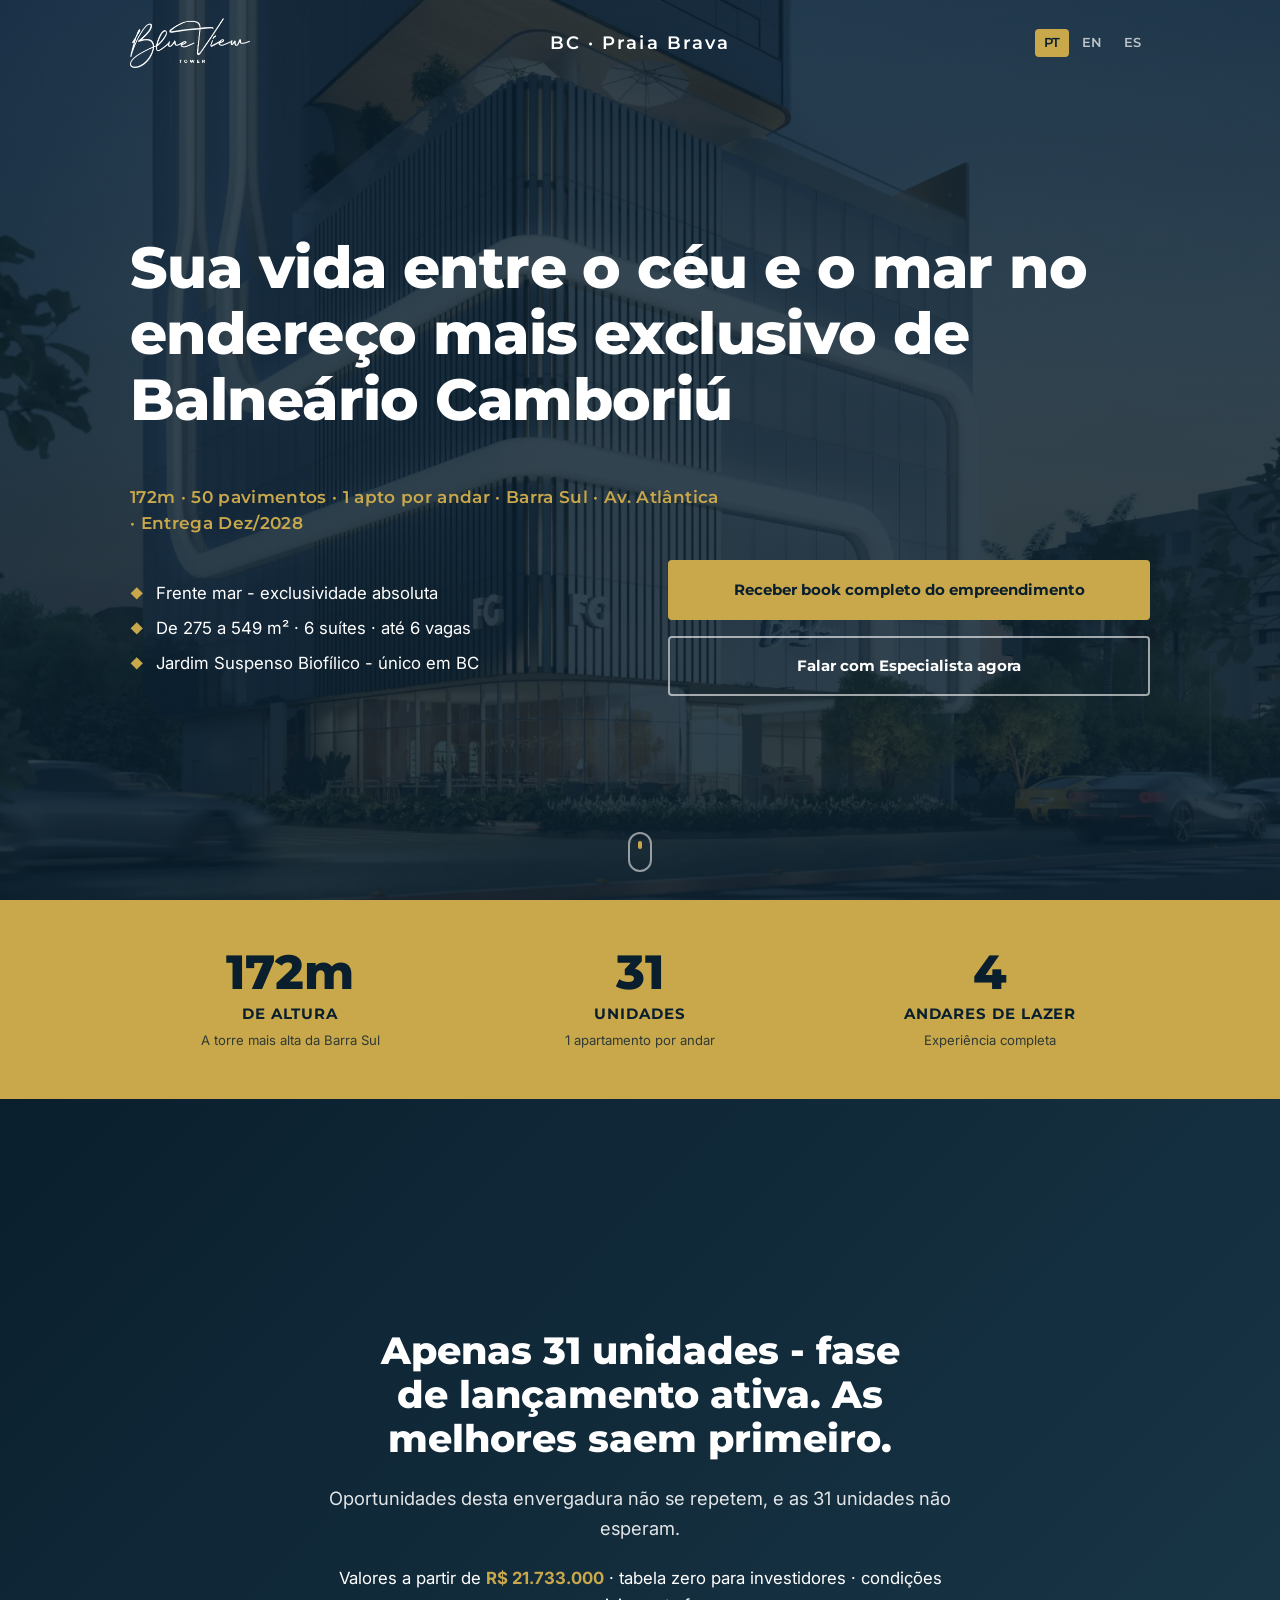
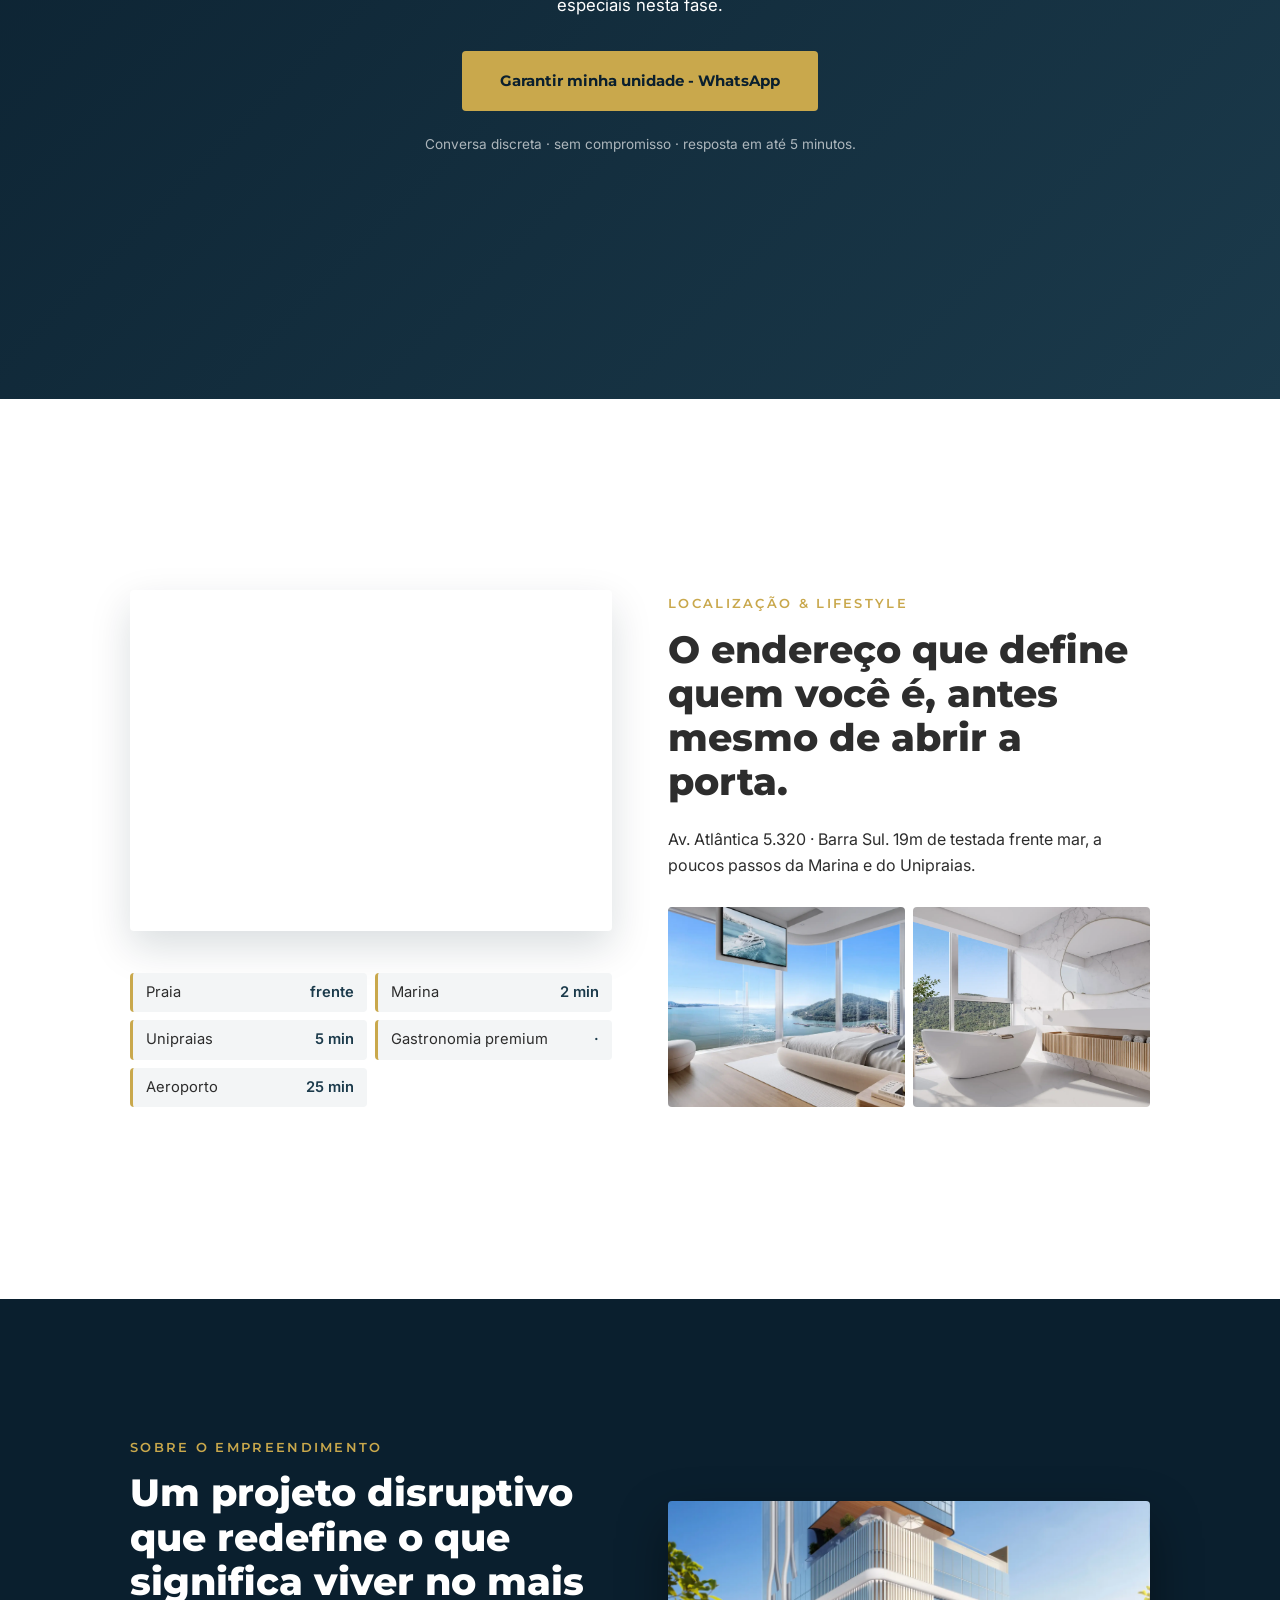
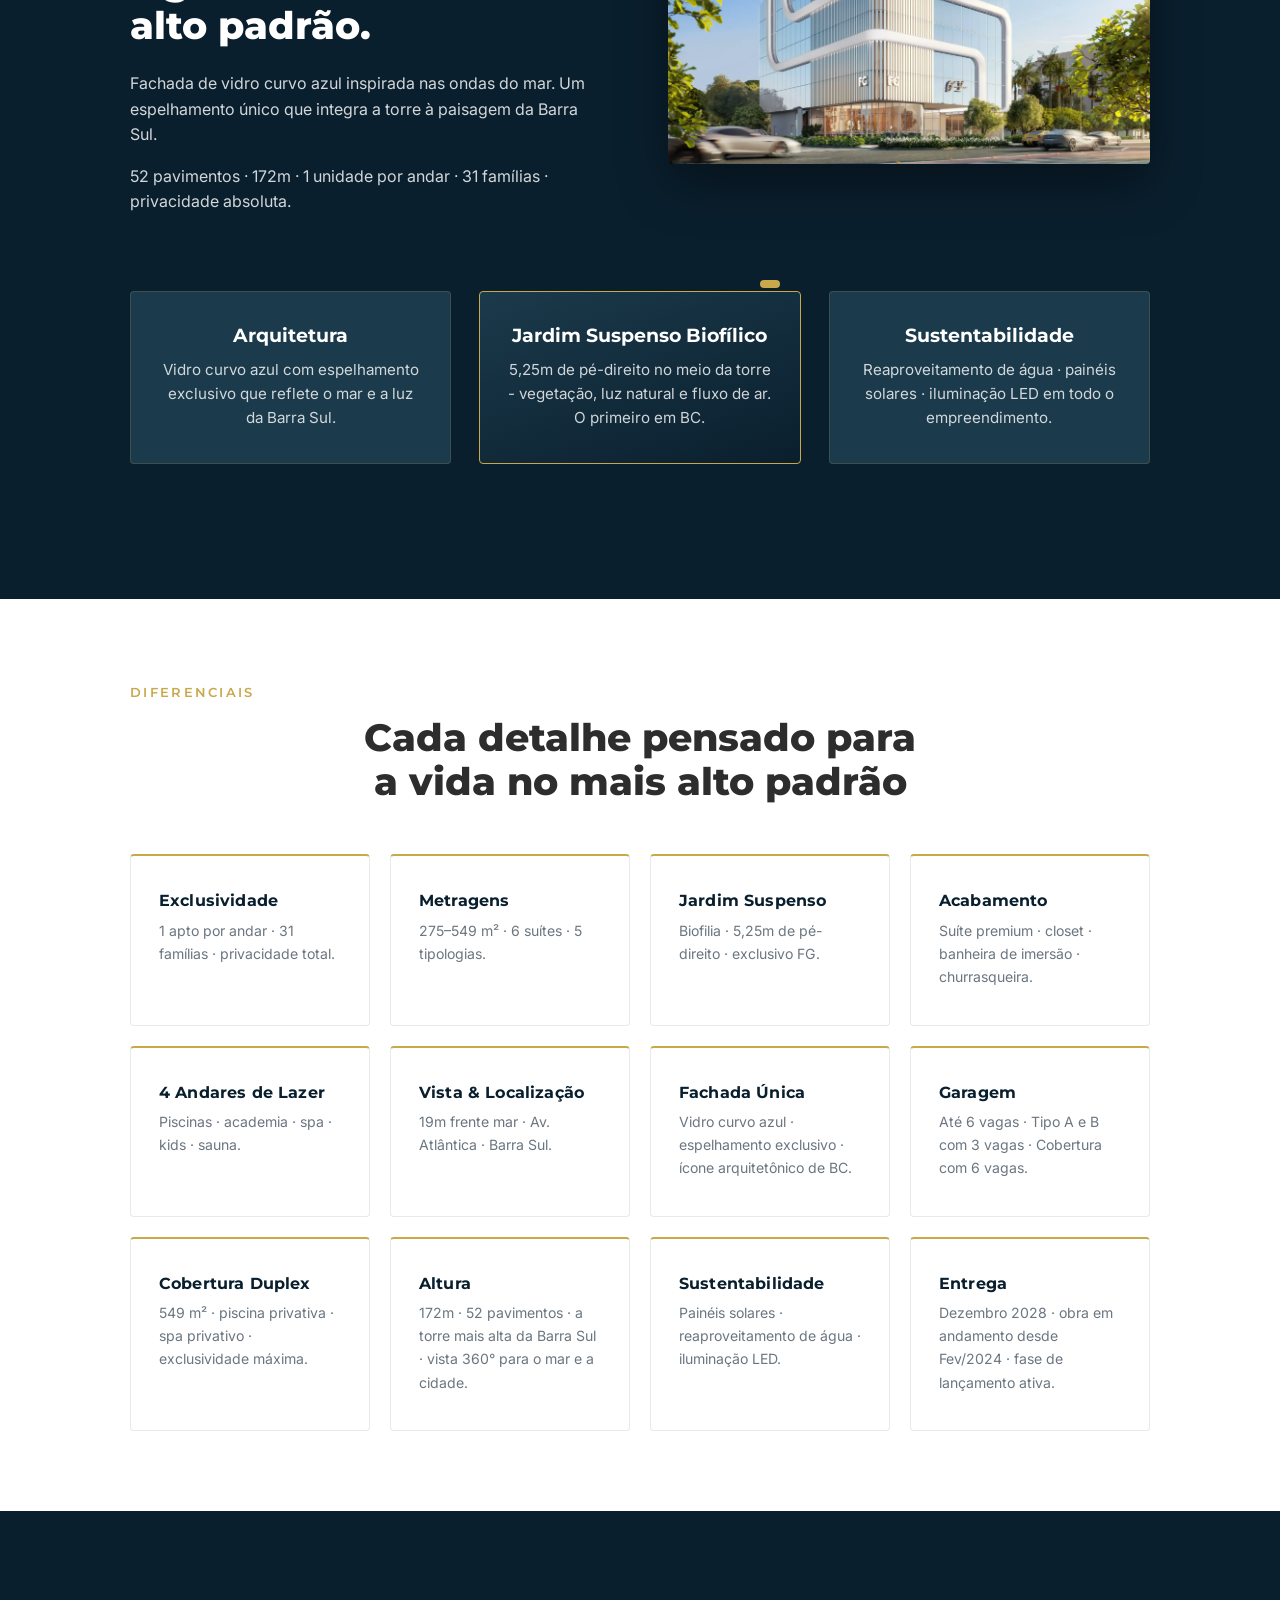
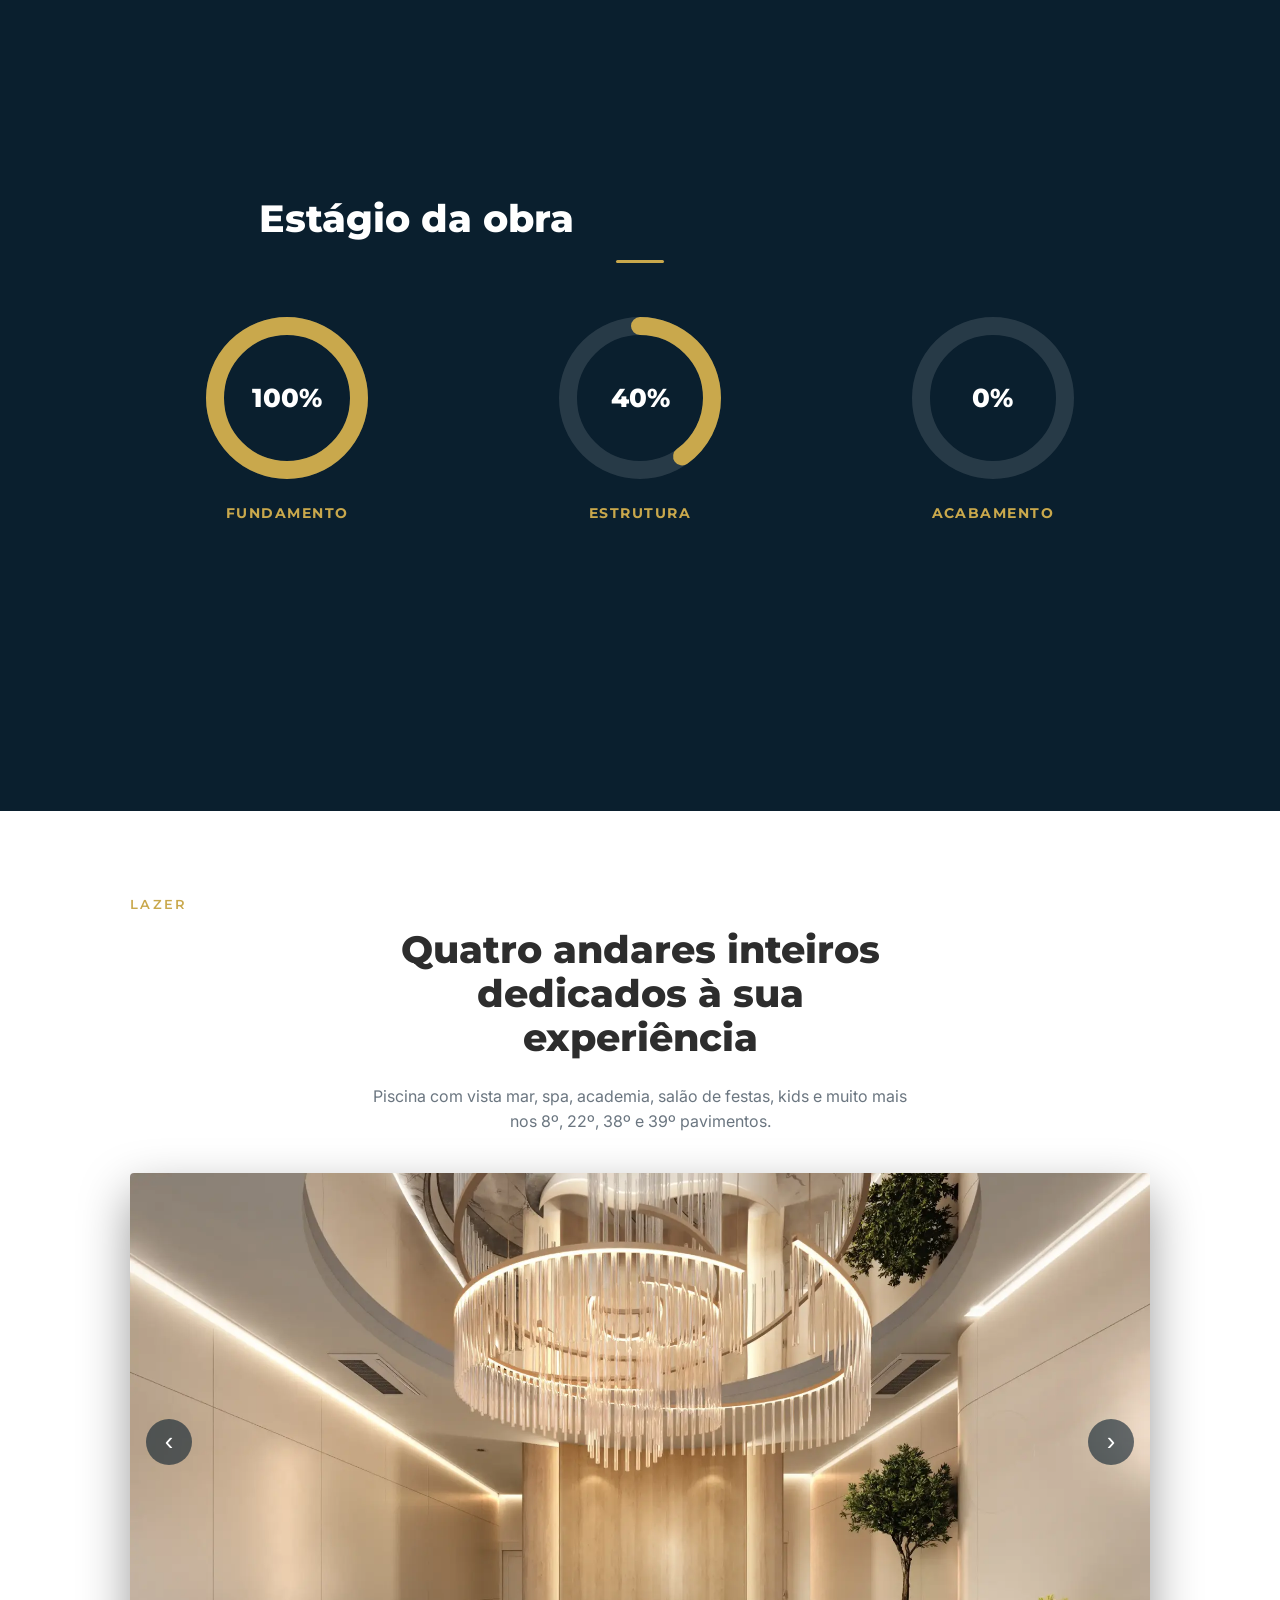
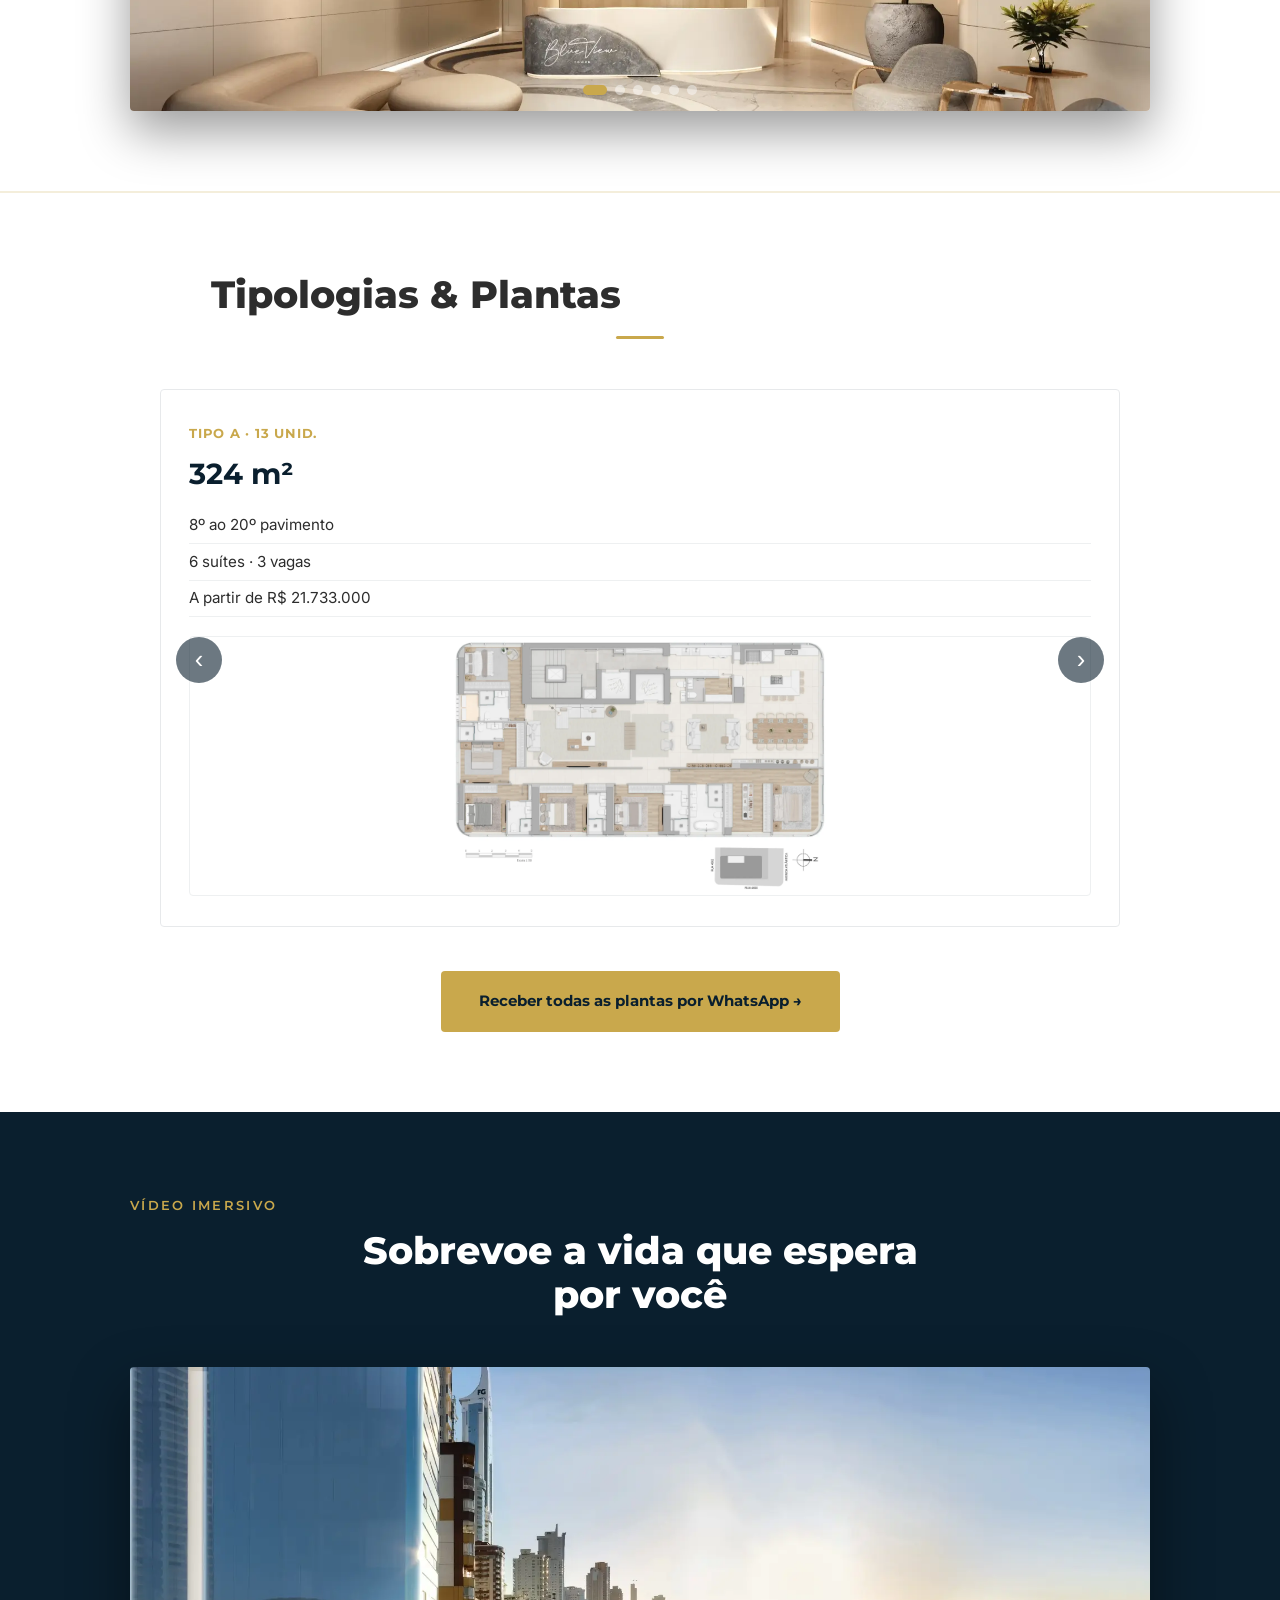
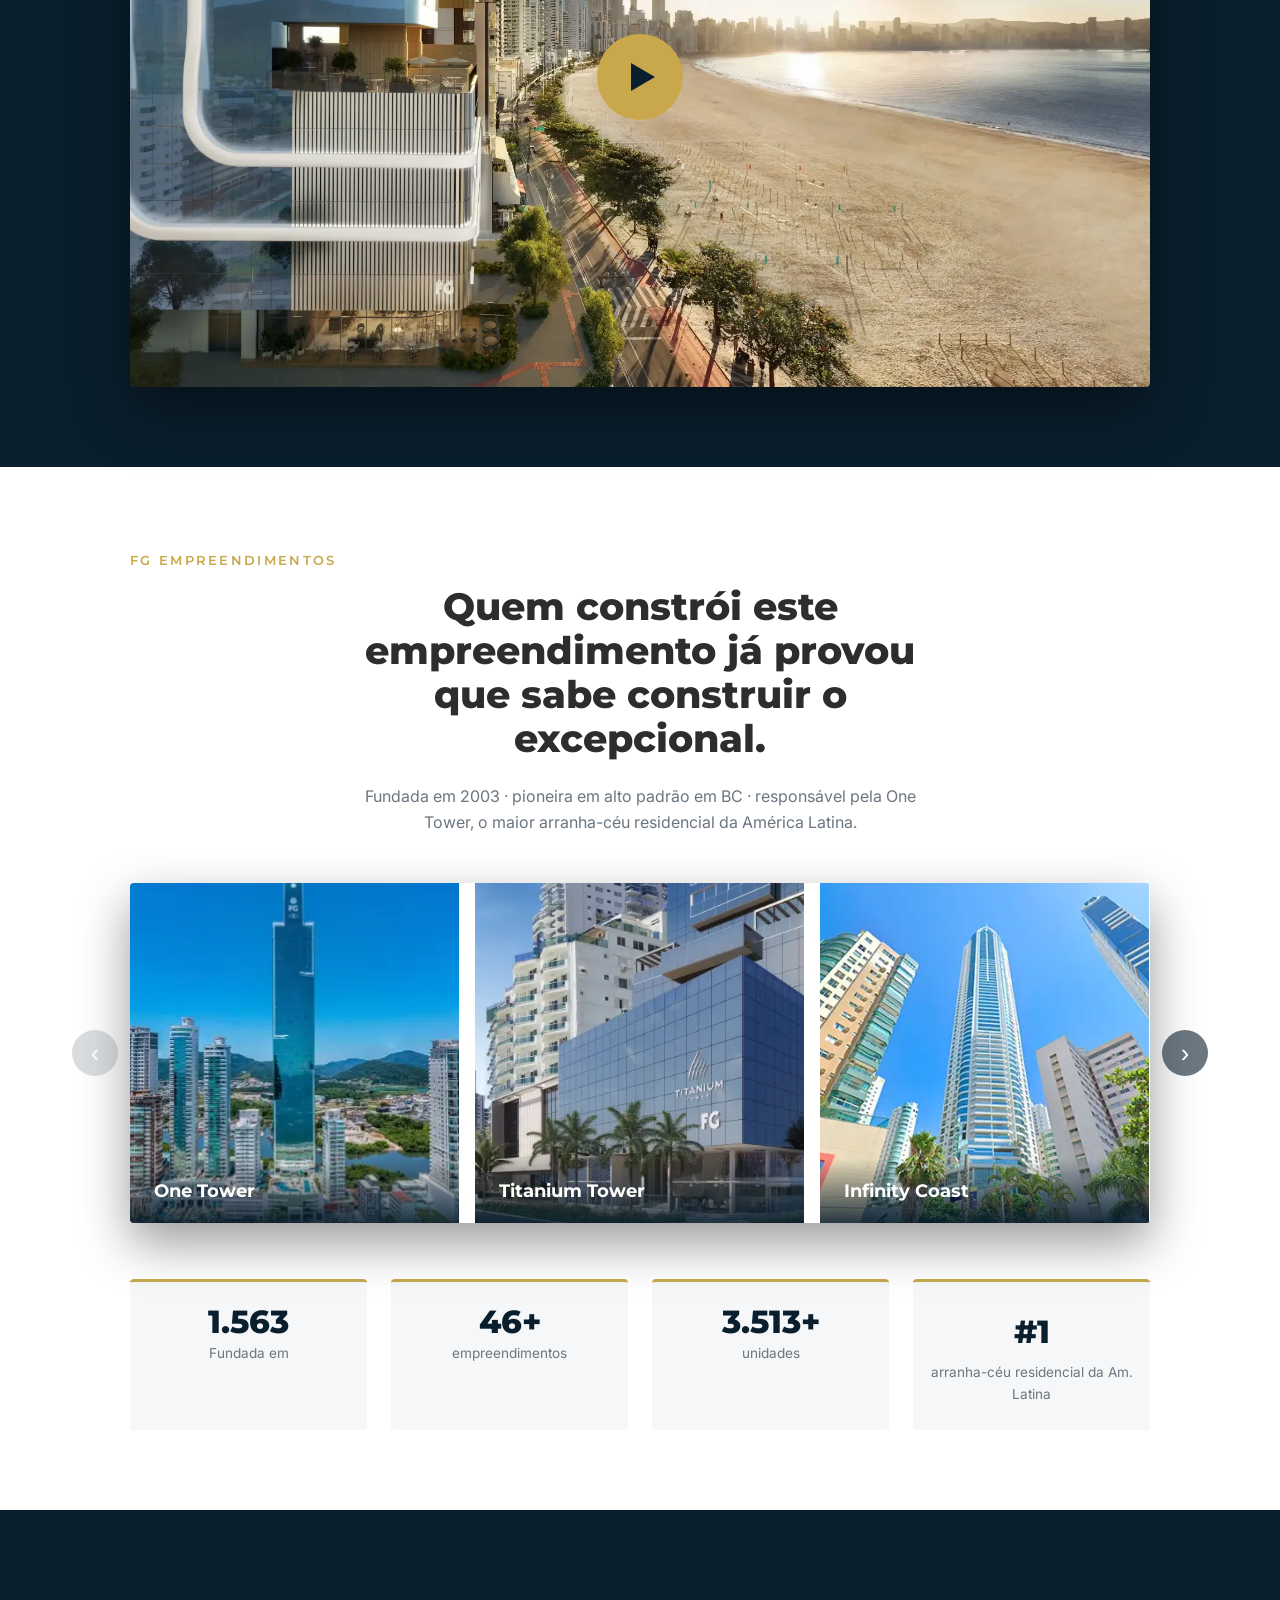
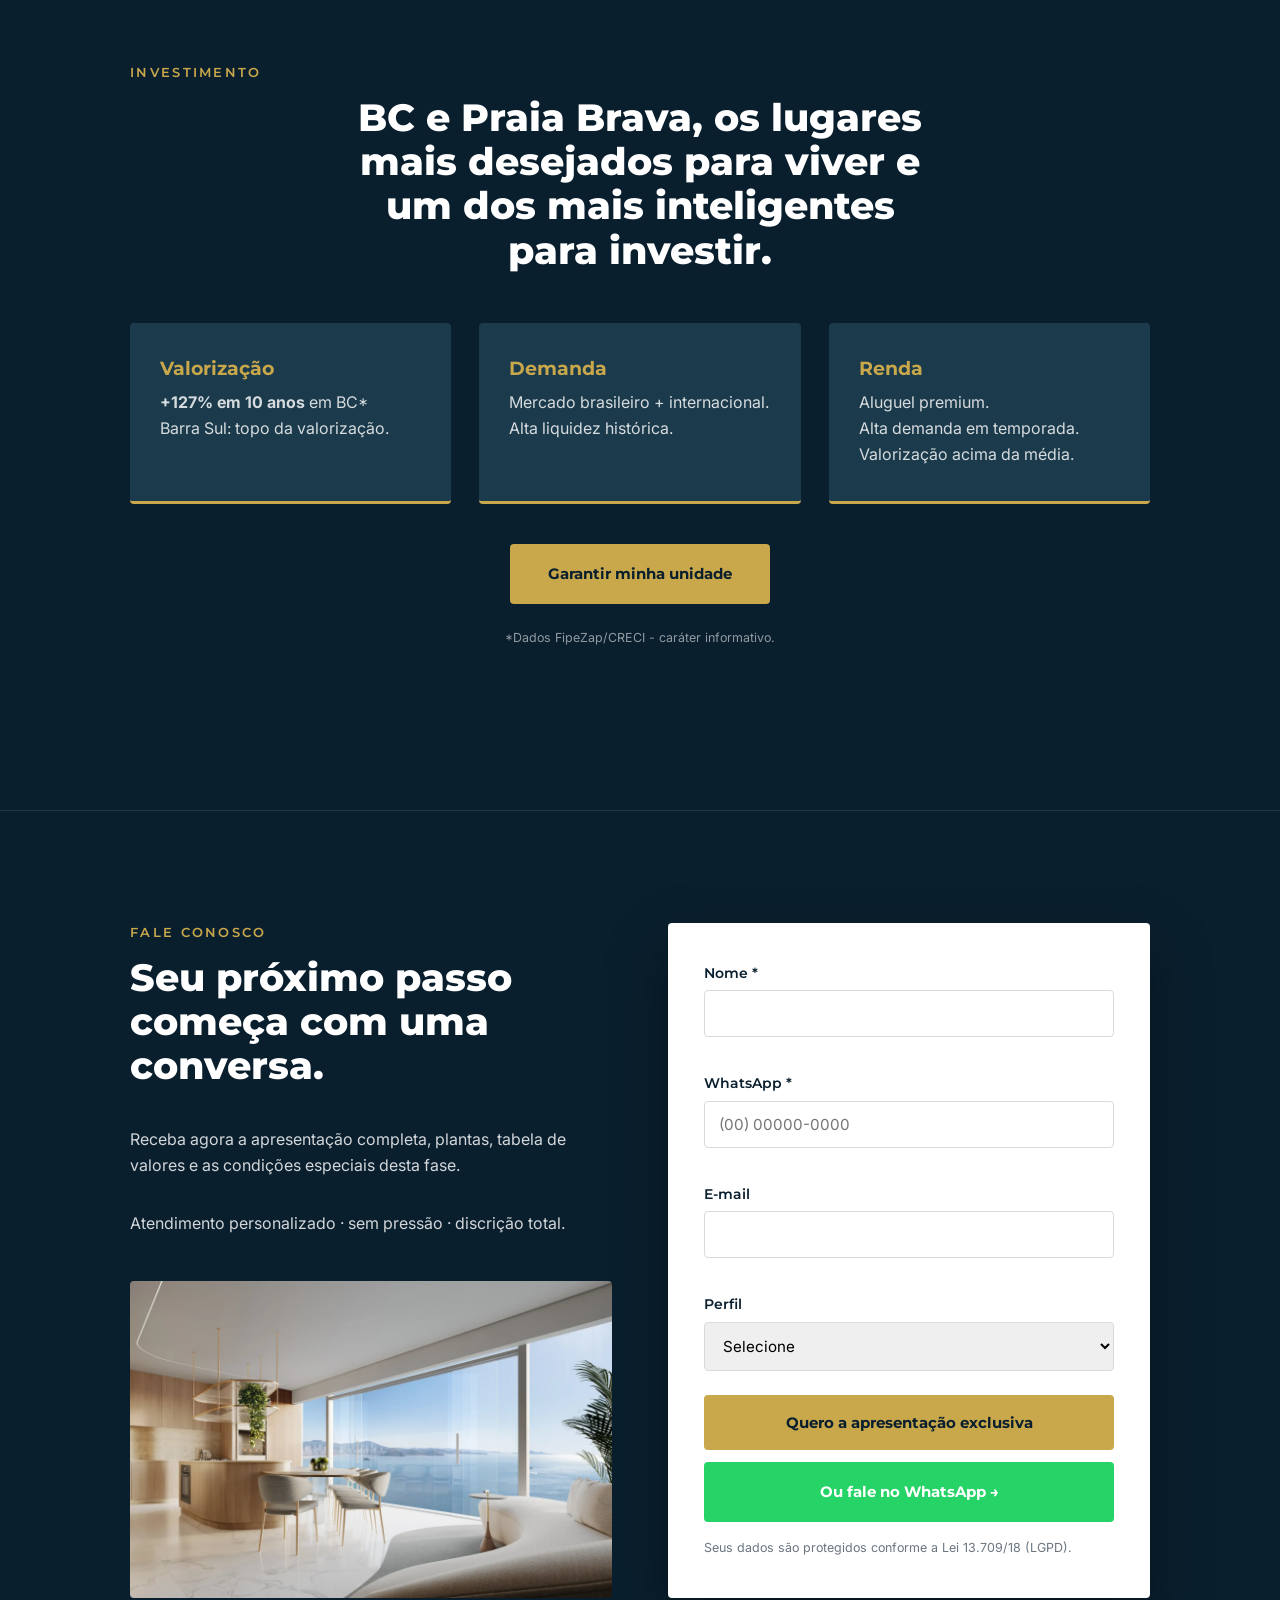
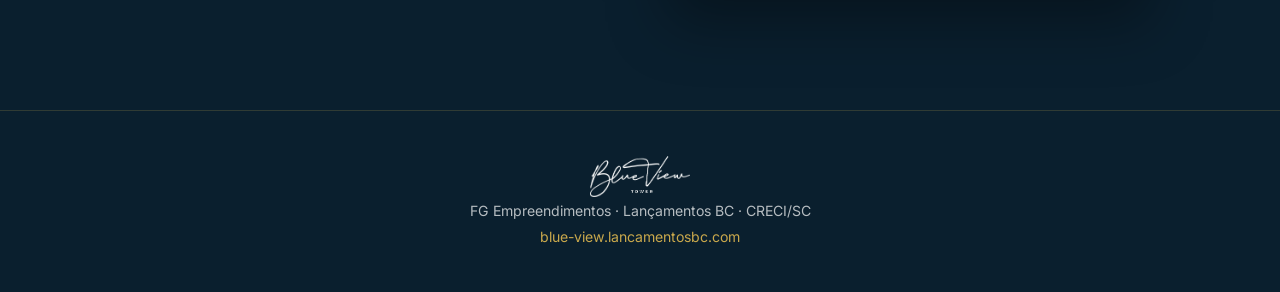
==== commit 084d6110: "mob changes" ====
--- a/index.html
+++ b/index.html
@@ -133,7 +133,6 @@
         <span class="eyebrow">Localização & Lifestyle</span>
         <h2 class="section-title">O endereço que define quem você é, antes mesmo de abrir a porta.</h2>
         <p>Av. Atlântica 5.320 · Barra Sul. 19m de testada frente mar, a poucos passos da Marina e do Unipraias.</p>
-        <a href="https://wa.me/5547991356151" class="btn btn-primary">Quero saber mais - WhatsApp</a>
 
         <div class="lifestyle-grid">
           <img src="assets/23_113_25_SUITE_MASTER_TIPO_R01.webp" loading="lazy" alt="Suíte master">
--- a/style.css
+++ b/style.css
@@ -541,22 +541,29 @@
 /* ============================================================
    06 · STATUS + LAZER
    ============================================================ */
+.status.section {
+  min-height: 0;
+  height: 100vh;
+  max-height: 100svh;
+  overflow: hidden;
+}
+.status .section-header { margin-bottom: clamp(2rem, 5vh, 4rem); }
 .progress-grid {
   display: grid;
   grid-template-columns: repeat(3, 1fr);
-  gap: 40px;
-  margin: 50px 0 20px;
+  gap: clamp(16px, 3vw, 40px);
+  margin: 0;
 }
 .progress-item {
   display: flex;
   flex-direction: column;
   align-items: center;
-  gap: 1.2rem;
+  gap: clamp(.5rem, 1.5vh, 1.2rem);
 }
 .donut-wrap {
   position: relative;
-  width: 180px;
-  height: 180px;
+  width: clamp(100px, 16vw, 180px);
+  height: clamp(100px, 16vw, 180px);
 }
 .donut {
   width: 100%;
@@ -584,7 +591,7 @@
   transform: translate(-50%, -50%);
   font-family: var(--font-title);
   font-weight: 800;
-  font-size: 1.6rem;
+  font-size: clamp(1rem, 2.5vw, 1.6rem);
   color: var(--branco);
 }
 .progress-label {
@@ -973,6 +980,9 @@
   padding: 40px 0;
   text-align: center;
   border-top: 1px solid rgba(201,168,76,.2);
+}
+@media (max-width: 768px) {
+  .site-footer { padding-bottom: calc(72px + env(safe-area-inset-bottom)); }
 }
 .footer-inner .brand { font-size: 1.3rem; display: inline-block; margin-bottom: .6rem; }
 .site-footer p { margin: .2rem 0; font-size: .88rem; }
@@ -1147,7 +1157,6 @@
     transition: background .2s;
   }
   .mobile-cta-wpp:active { background: rgba(10,31,46,.97); }
-  body { padding-bottom: calc(72px + env(safe-area-inset-bottom)); }
 }
 
 /* Ultrawide */
--- a/style.css
+++ b/style.css
@@ -541,22 +541,29 @@
 /* ============================================================
    06 · STATUS + LAZER
    ============================================================ */
+.status.section {
+  min-height: 0;
+  height: 100vh;
+  max-height: 100svh;
+  overflow: hidden;
+}
+.status .section-header { margin-bottom: clamp(2rem, 5vh, 4rem); }
 .progress-grid {
   display: grid;
   grid-template-columns: repeat(3, 1fr);
-  gap: 40px;
-  margin: 50px 0 20px;
+  gap: clamp(16px, 3vw, 40px);
+  margin: 0;
 }
 .progress-item {
   display: flex;
   flex-direction: column;
   align-items: center;
-  gap: 1.2rem;
+  gap: clamp(.5rem, 1.5vh, 1.2rem);
 }
 .donut-wrap {
   position: relative;
-  width: 180px;
-  height: 180px;
+  width: clamp(100px, 16vw, 180px);
+  height: clamp(100px, 16vw, 180px);
 }
 .donut {
   width: 100%;
@@ -584,7 +591,7 @@
   transform: translate(-50%, -50%);
   font-family: var(--font-title);
   font-weight: 800;
-  font-size: 1.6rem;
+  font-size: clamp(1rem, 2.5vw, 1.6rem);
   color: var(--branco);
 }
 .progress-label {
@@ -973,6 +980,9 @@
   padding: 40px 0;
   text-align: center;
   border-top: 1px solid rgba(201,168,76,.2);
+}
+@media (max-width: 768px) {
+  .site-footer { padding-bottom: calc(72px + env(safe-area-inset-bottom)); }
 }
 .footer-inner .brand { font-size: 1.3rem; display: inline-block; margin-bottom: .6rem; }
 .site-footer p { margin: .2rem 0; font-size: .88rem; }
@@ -1147,7 +1157,6 @@
     transition: background .2s;
   }
   .mobile-cta-wpp:active { background: rgba(10,31,46,.97); }
-  body { padding-bottom: calc(72px + env(safe-area-inset-bottom)); }
 }
 
 /* Ultrawide */
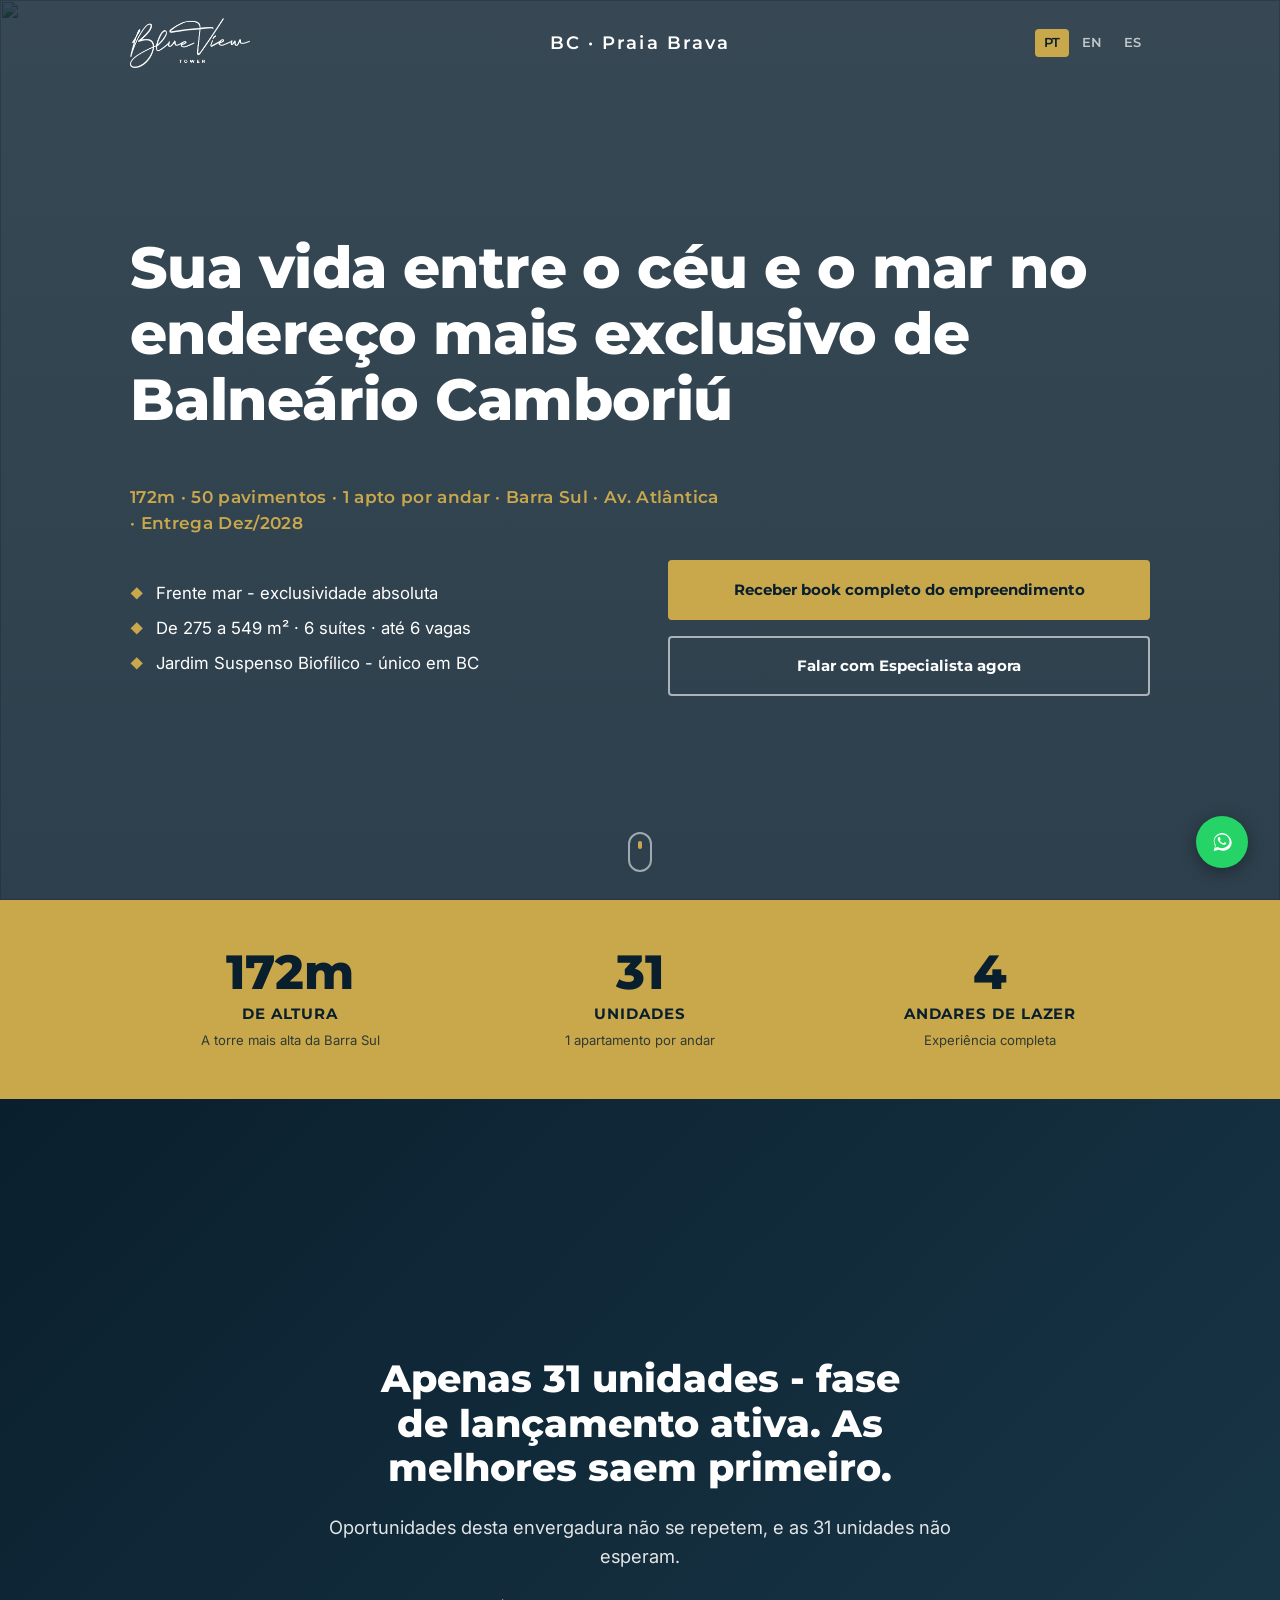
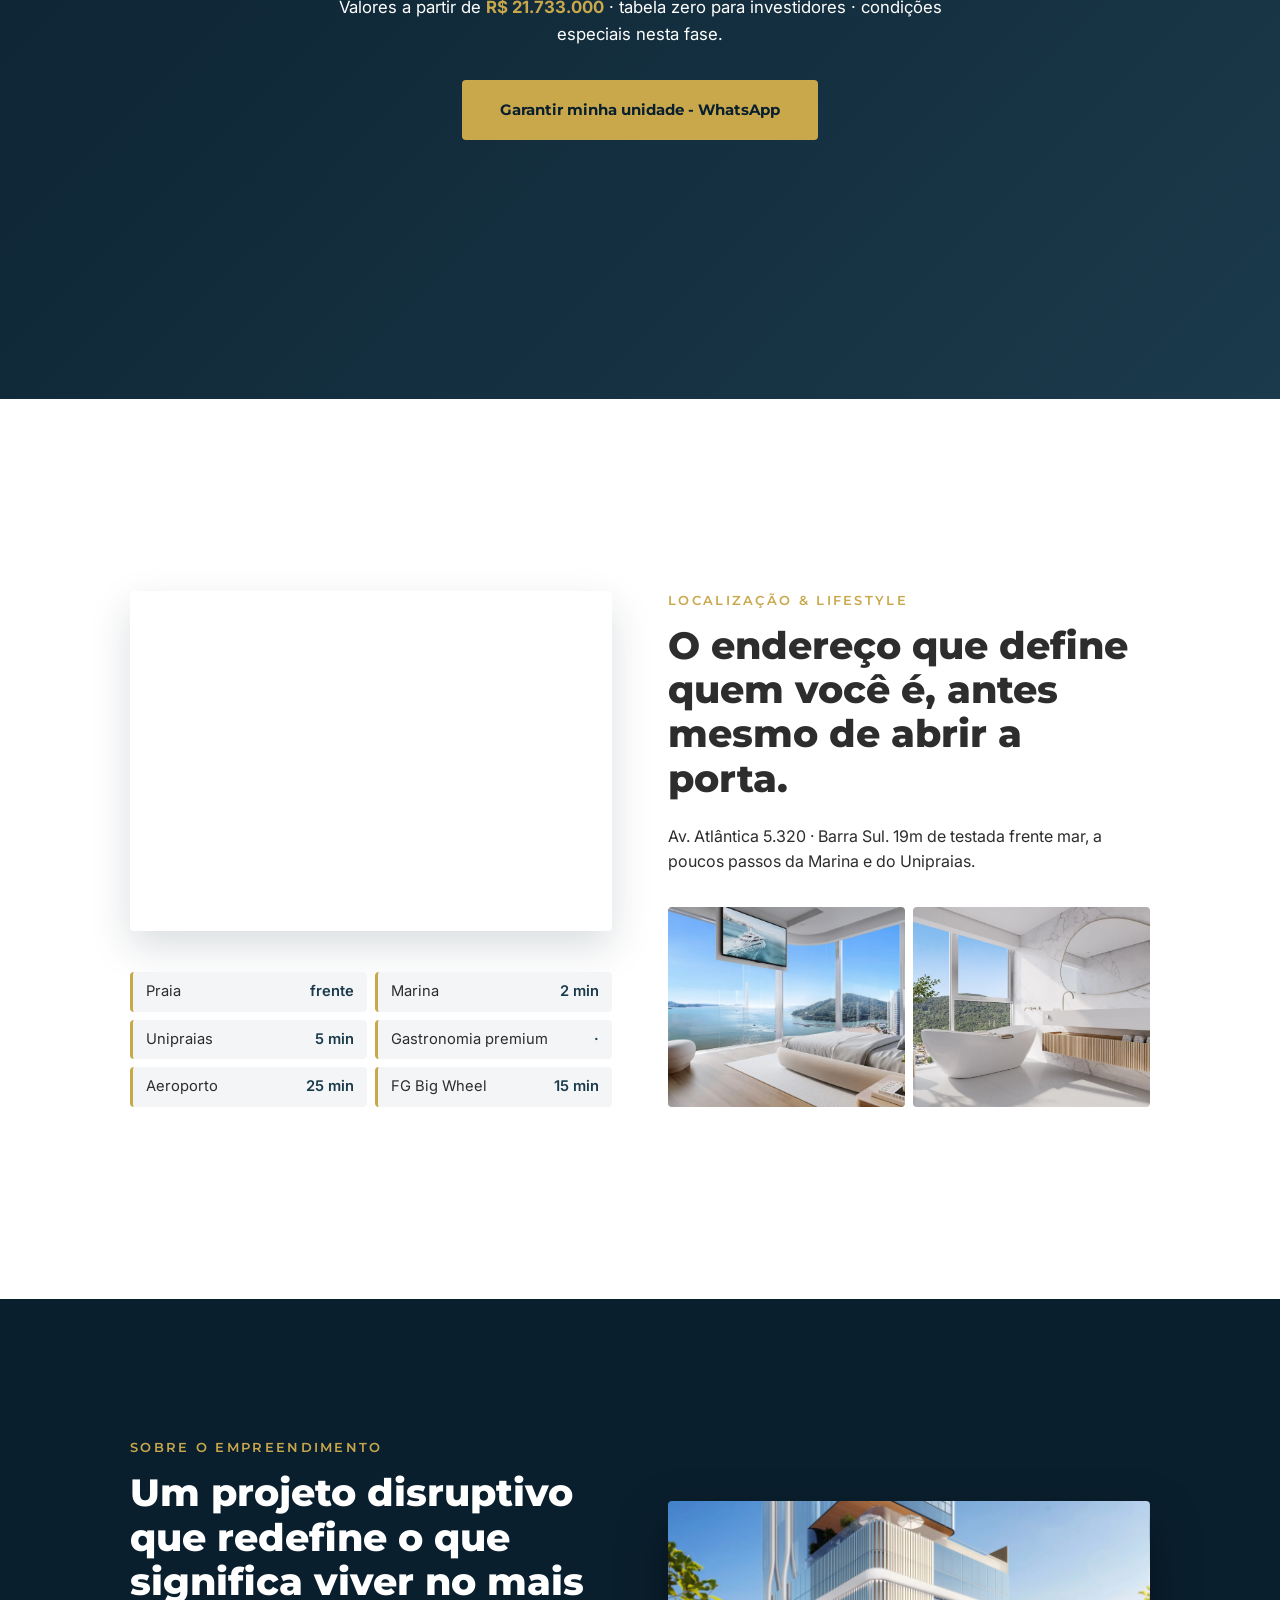
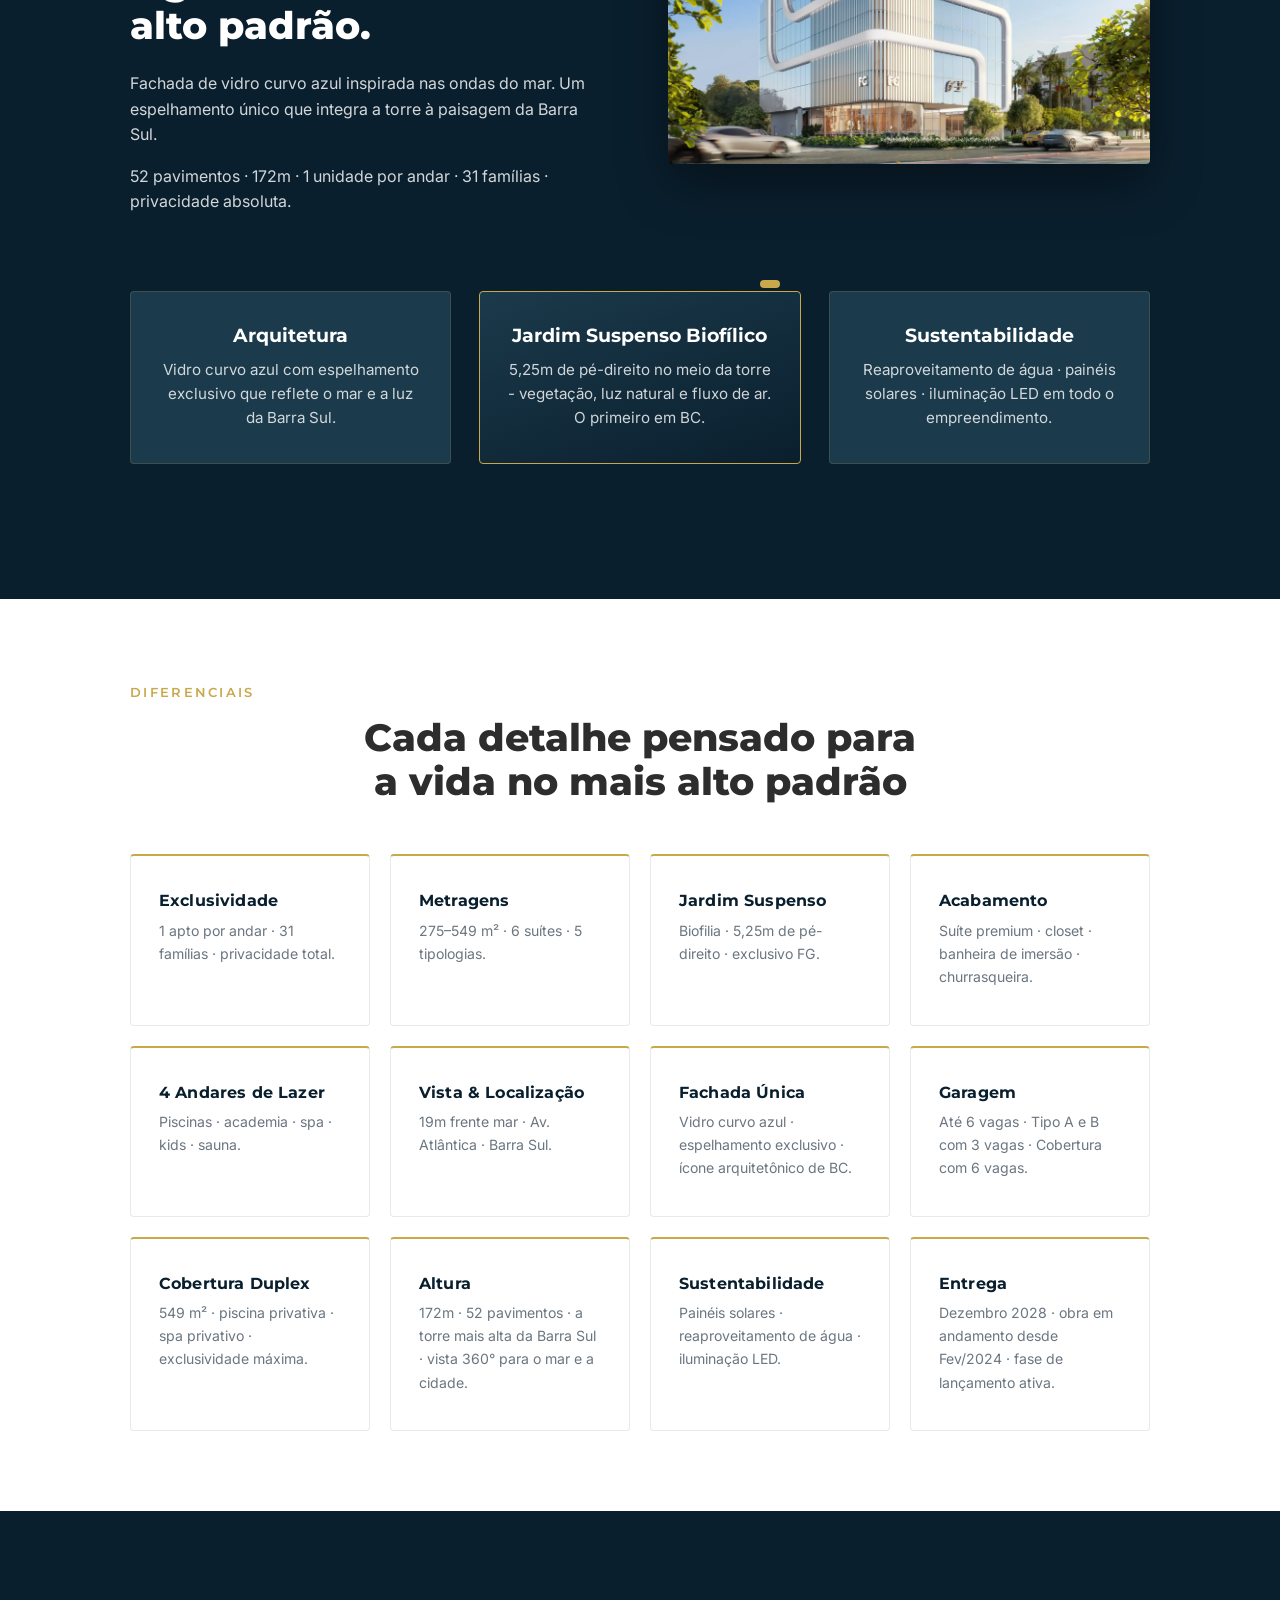
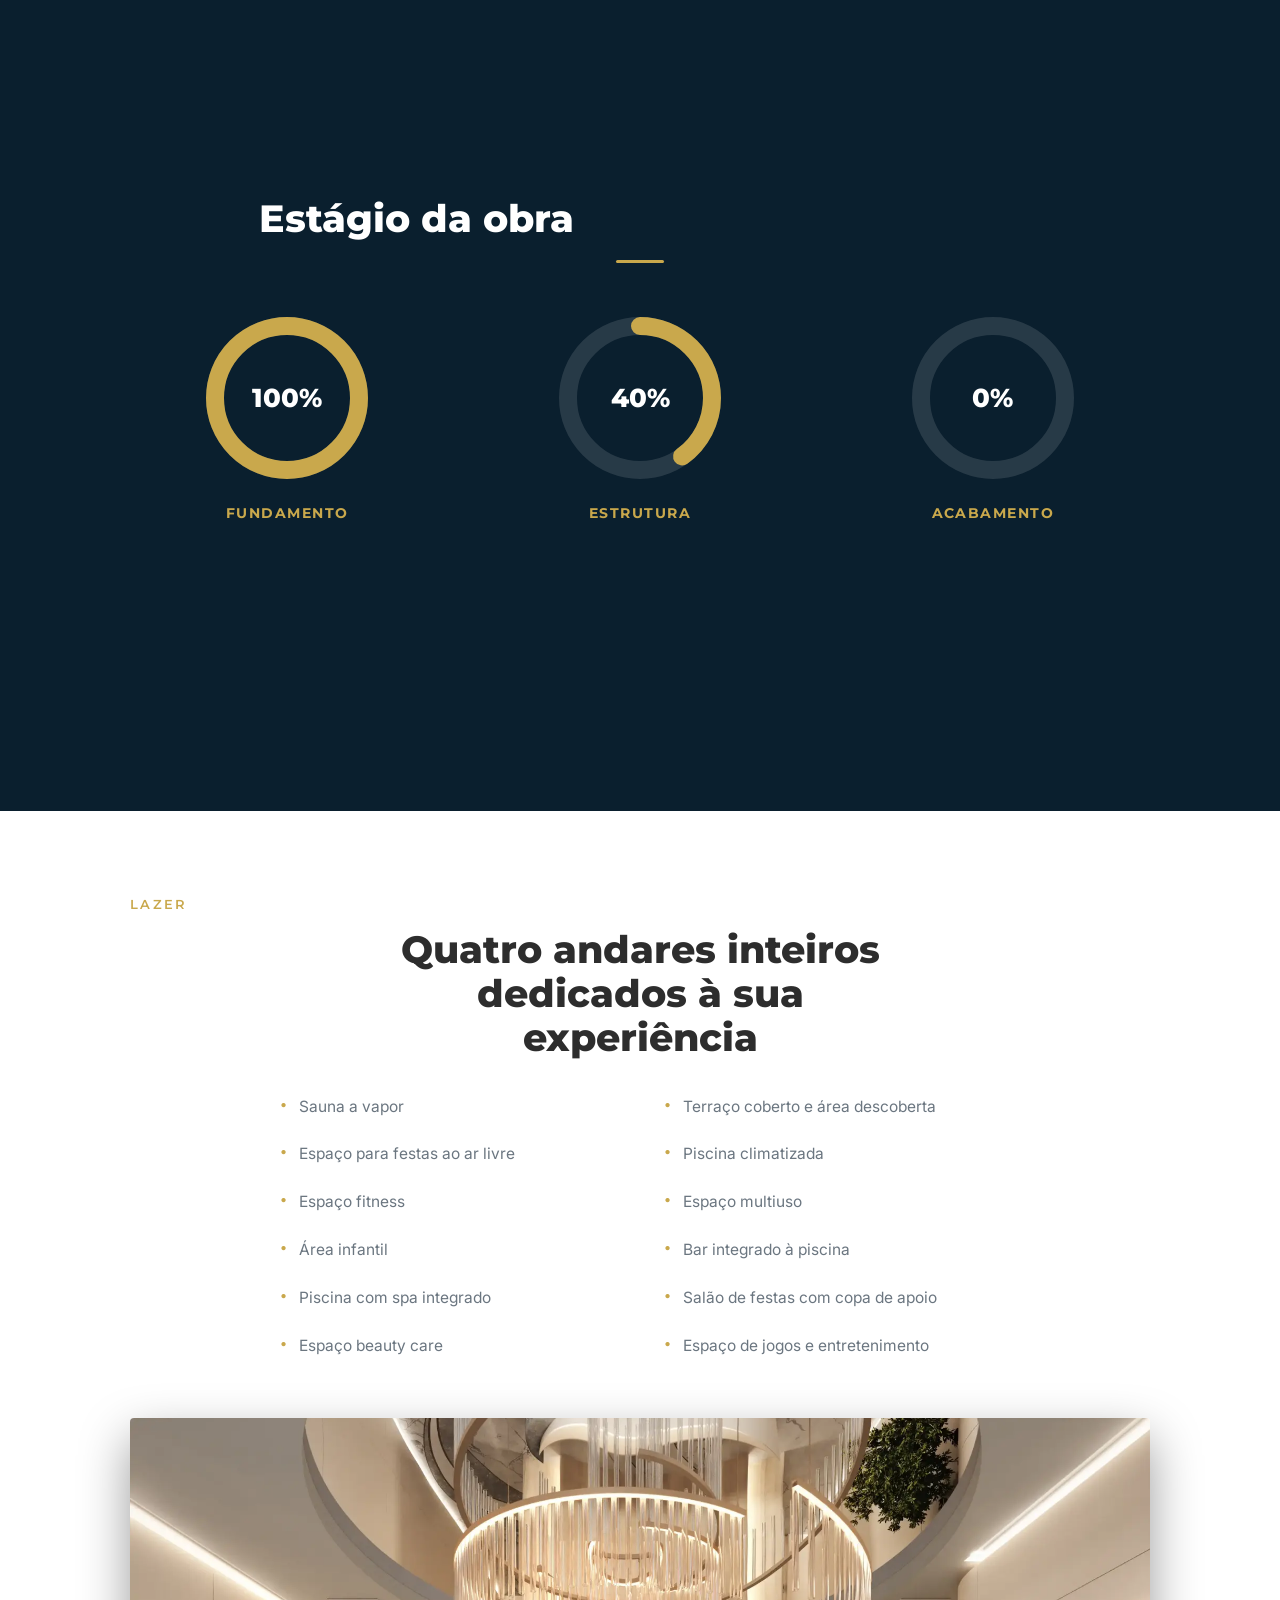
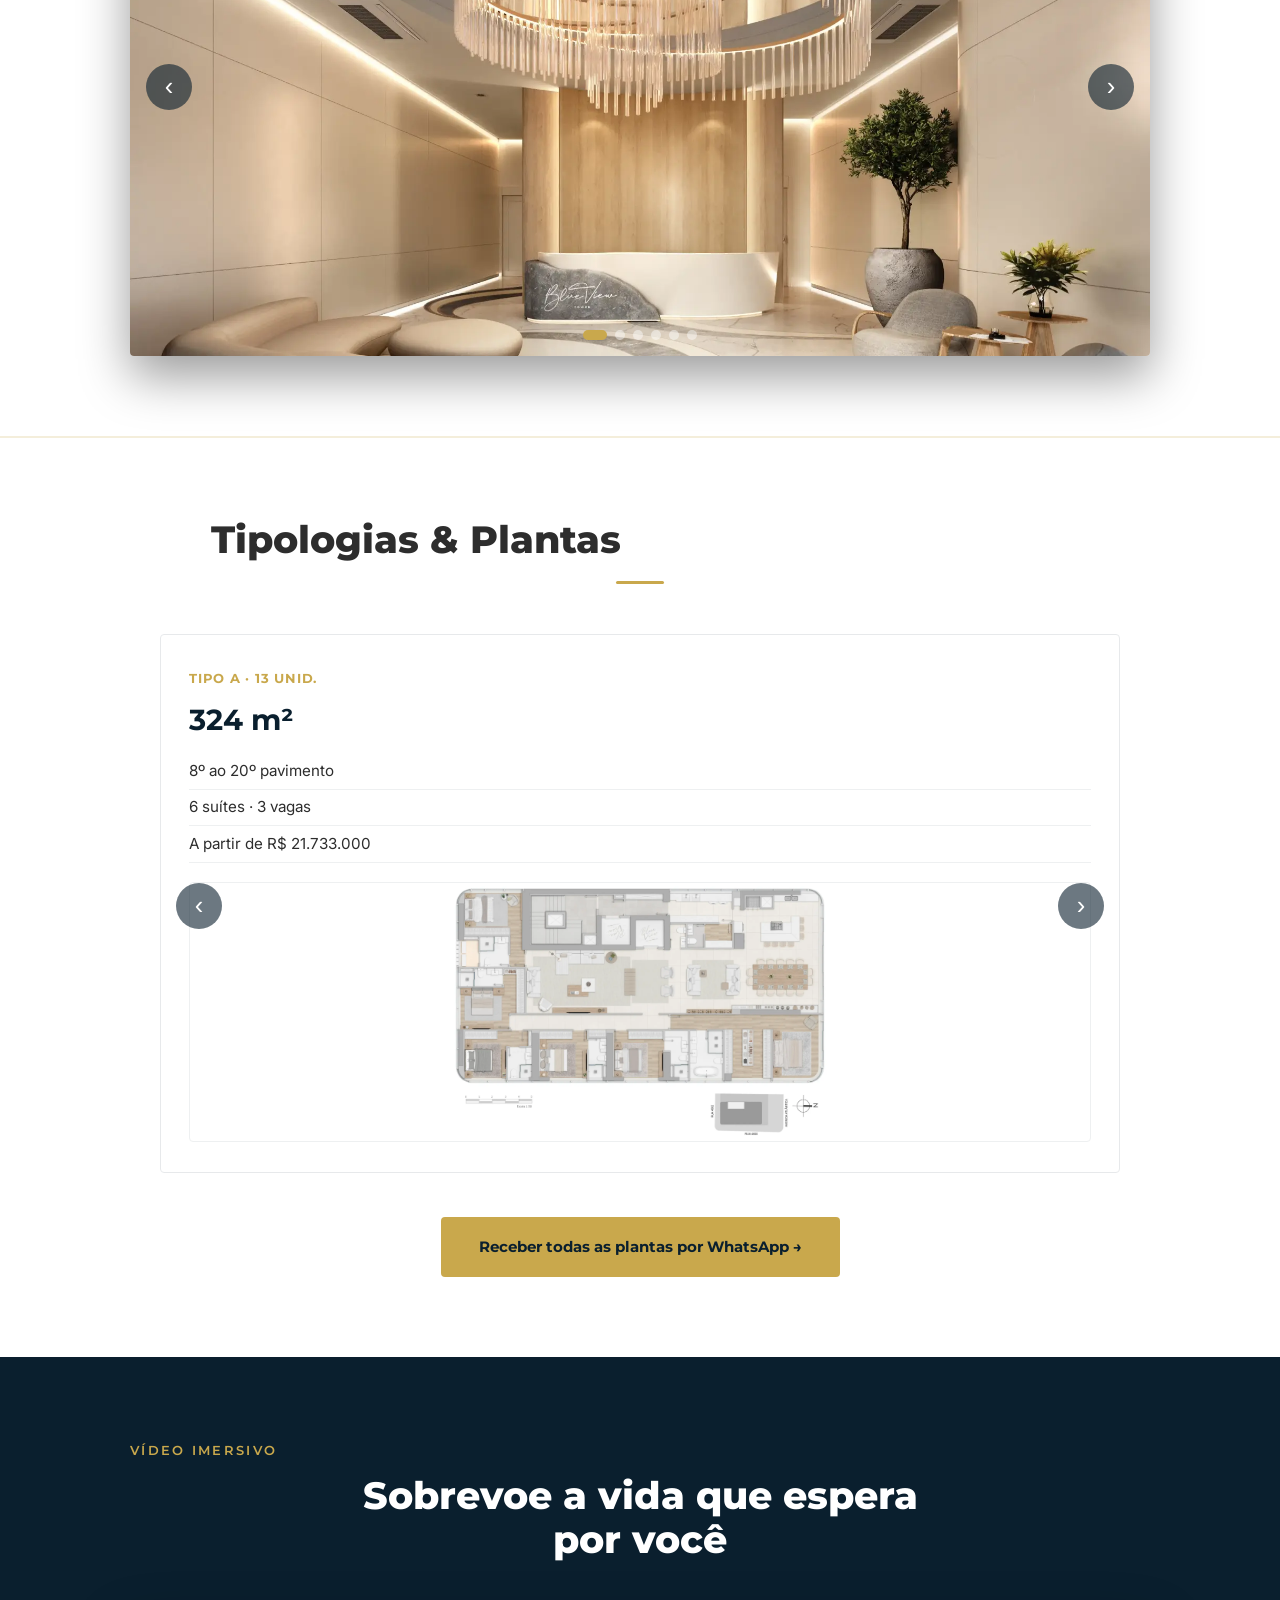
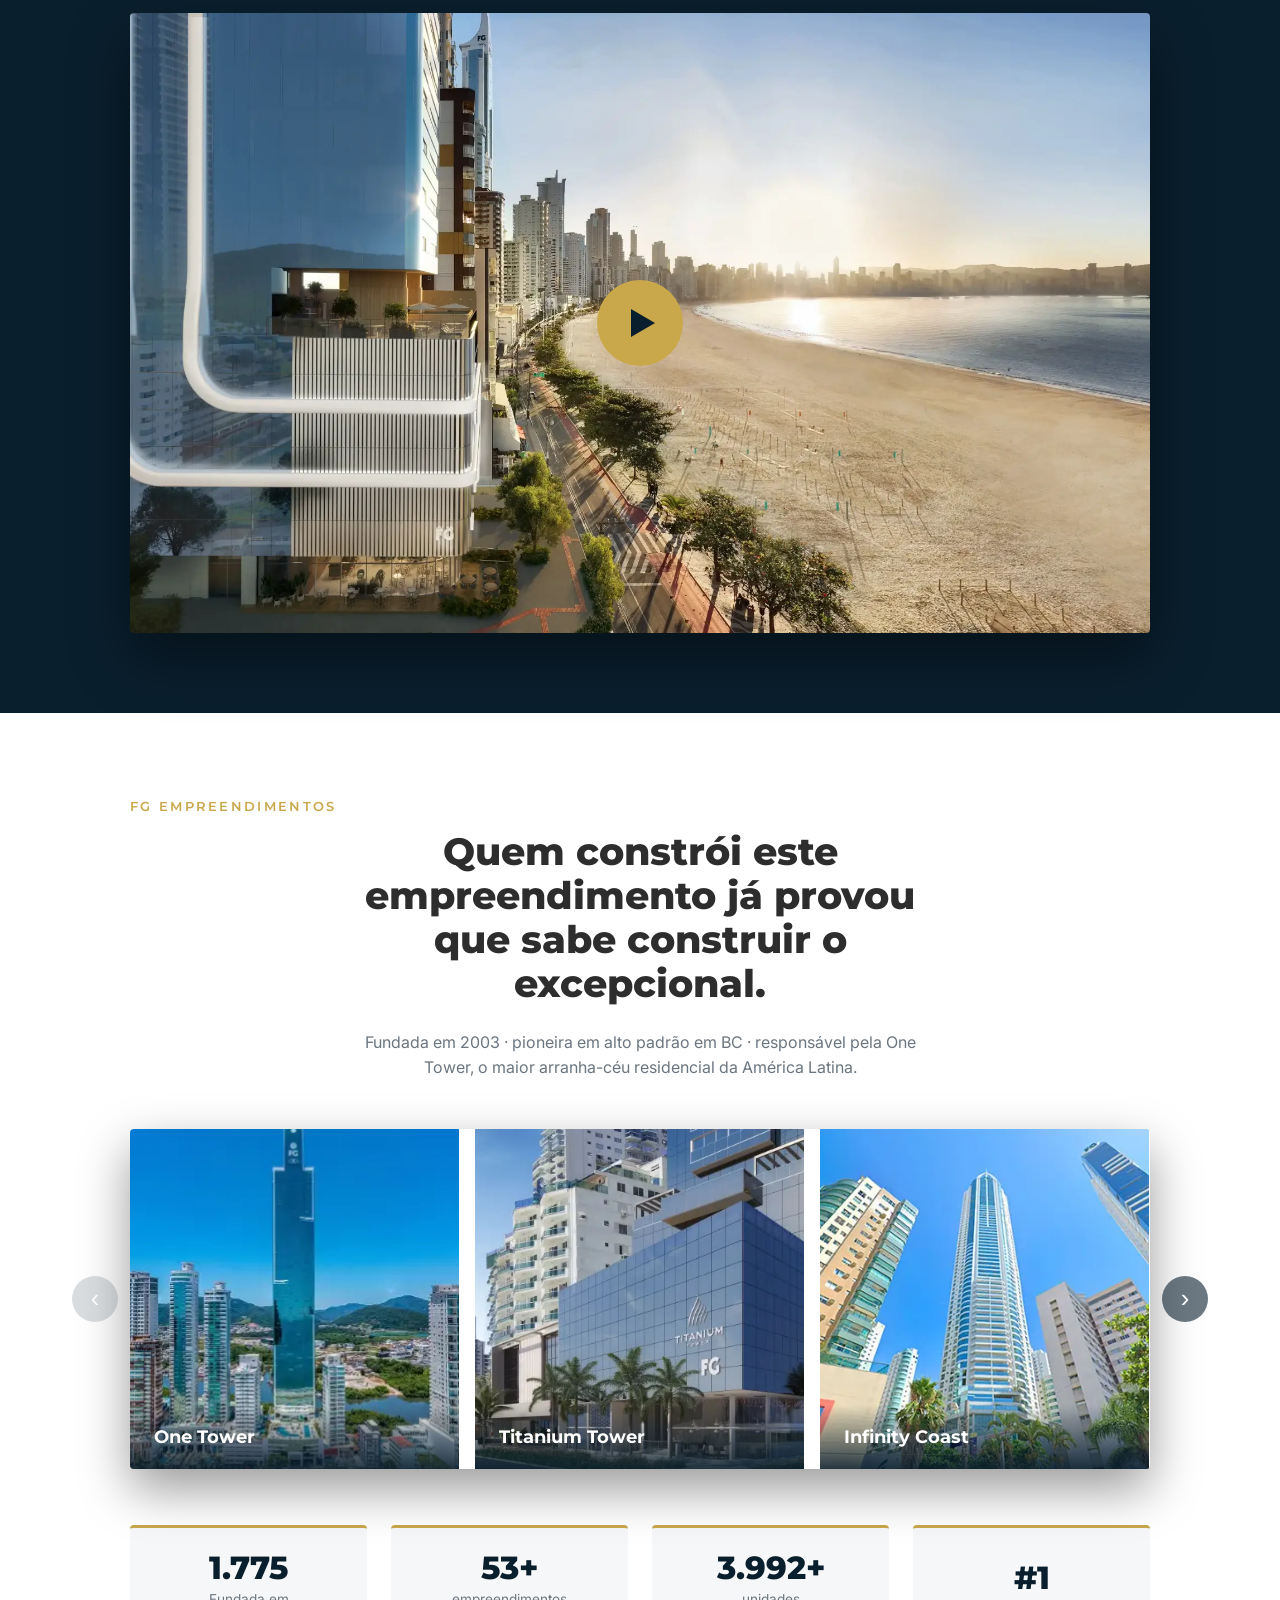
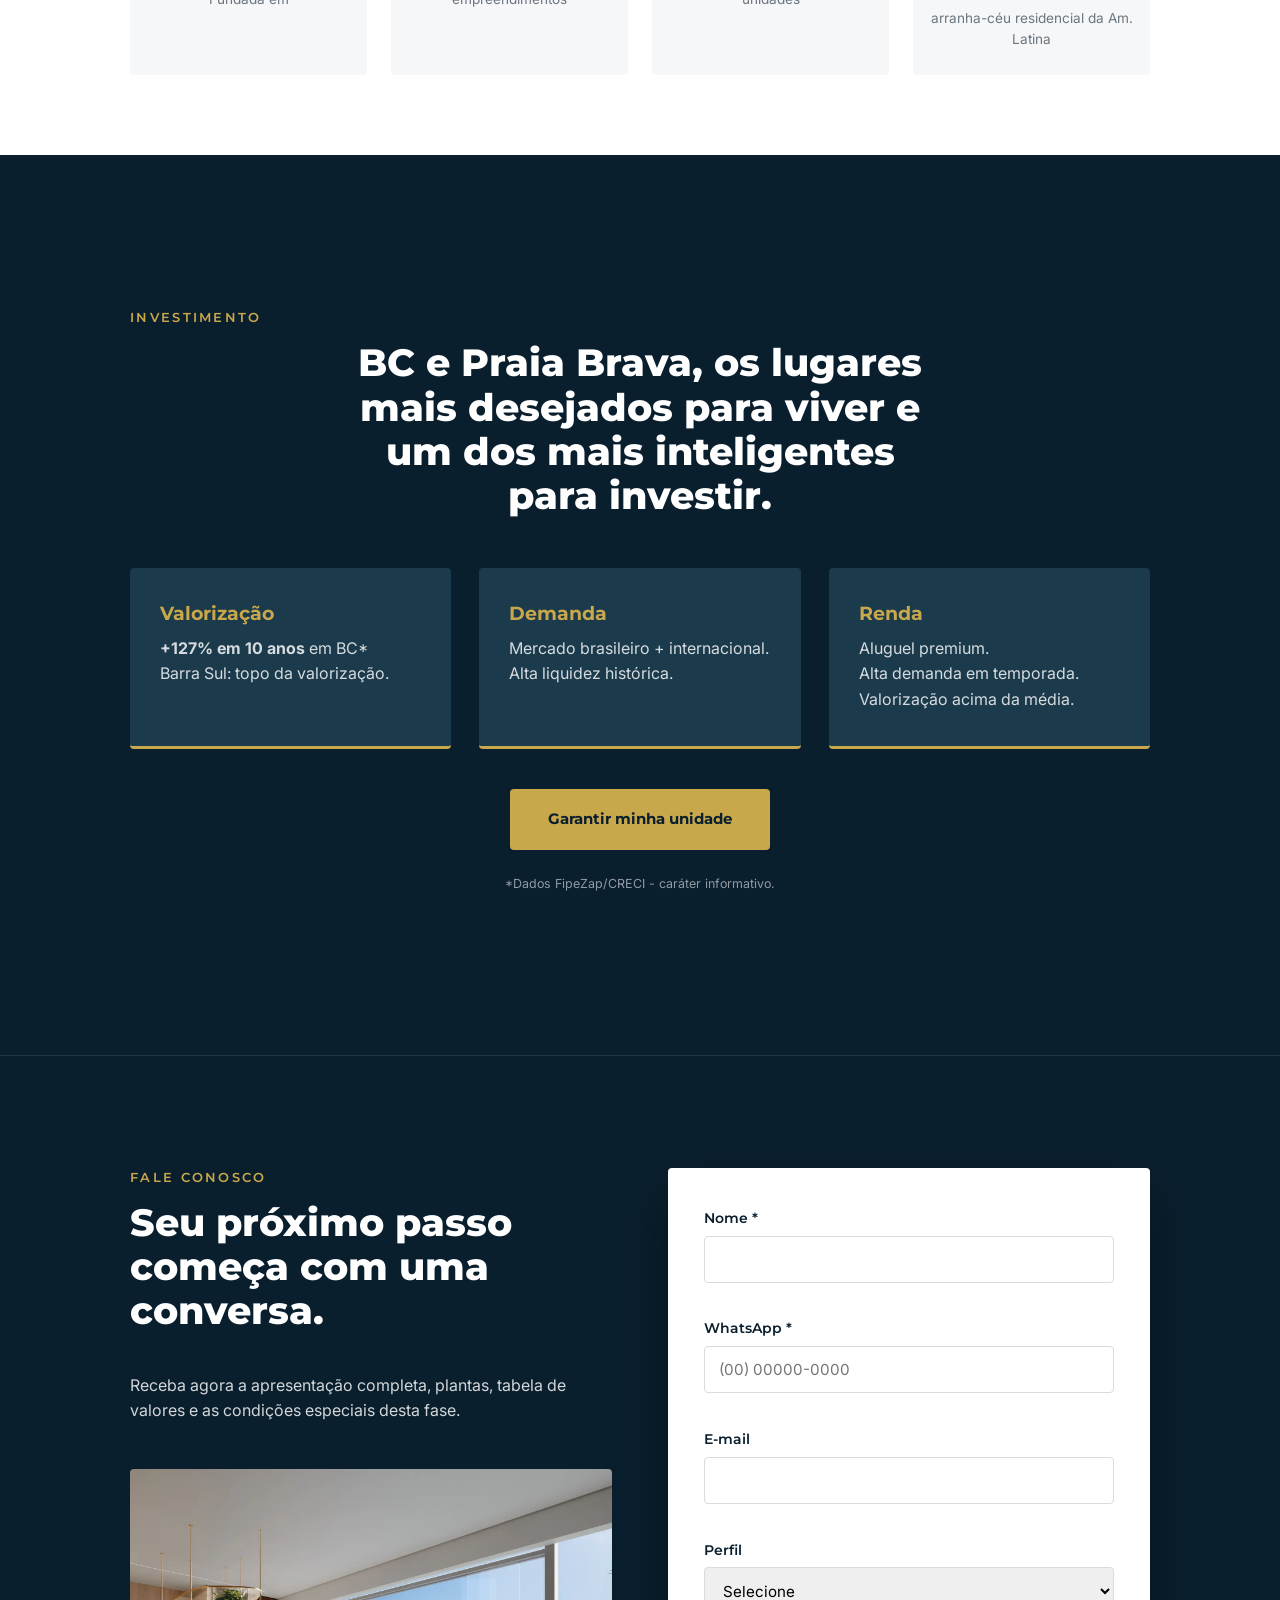
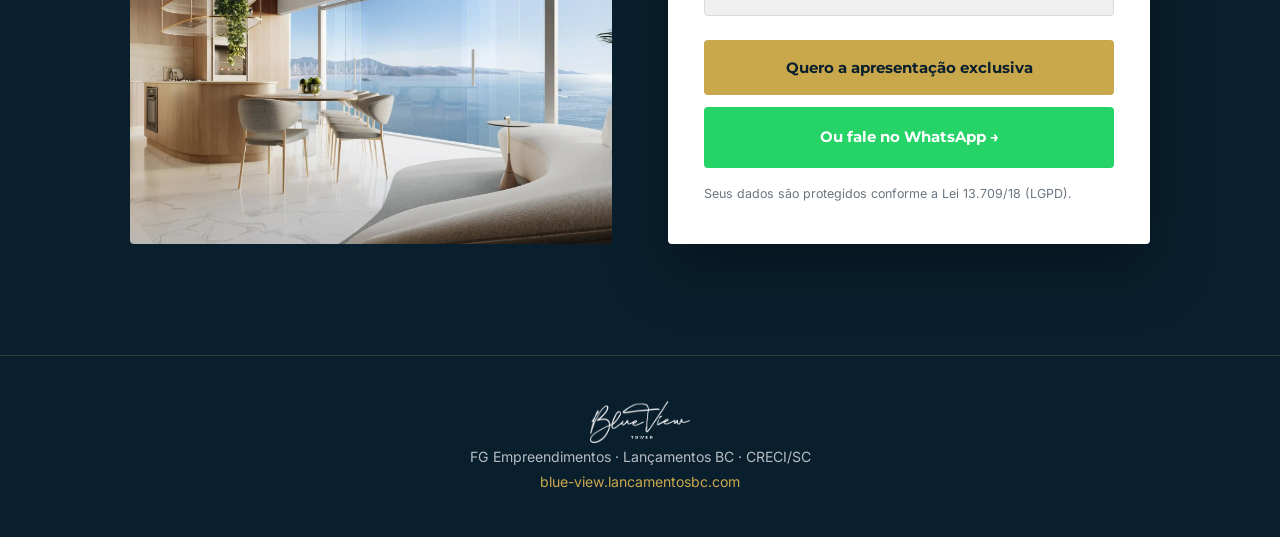
==== commit 193dba0e: "fixes" ====
--- a/index.html
+++ b/index.html
@@ -11,7 +11,7 @@
   <link href="https://fonts.googleapis.com/css2?family=Montserrat:wght@600;700;800&family=Inter:wght@400;500;600&display=swap" rel="stylesheet">
   <link rel="icon" href="assets/Ativo 1@4x.webp">
 <meta name="robots" content="index, follow">
-<link rel="preload" as="image" href="/assets/23_113_35_EMBASAMENTO_NOTURNO_FINAL.webp">
+<link rel="preload" as="image" href="/assets/obra.jpg">
 
 <link rel="preload" as="style" href="/style.css">
   <link rel="stylesheet" href="style.css">
@@ -53,7 +53,7 @@
   <!-- ============ 01 · HERO ============ -->
   <section class="hero" id="hero">
     <img
-  src="/assets/23_113_35_EMBASAMENTO_NOTURNO_FINAL.webp"
+  src="/assets/obra.jpg"
   class="hero-media"
   fetchpriority="high"
   loading="eager"
@@ -106,7 +106,6 @@
       <p class="urgency-lead">Oportunidades desta envergadura não se repetem, e as 31 unidades não esperam.</p>
       <p class="urgency-values">Valores a partir de <strong>R$ 21.733.000</strong> · tabela zero para investidores · condições especiais nesta fase.</p>
       <a href="https://wa.me/5547991356151" class="btn btn-primary page-cta-anchor">Garantir minha unidade - WhatsApp</a>
-      <p class="urgency-micro">Conversa discreta · sem compromisso · resposta em até 5 minutos.</p>
     </div>
   </section>
 
@@ -126,6 +125,7 @@
           <li>Unipraias <span>5 min</span></li>
           <li>Gastronomia premium <span>·</span></li>
           <li>Aeroporto <span>25 min</span></li>
+          <li>FG Big Wheel <span>15 min</span></li>
         </ul>
       </div>
 
@@ -279,7 +279,21 @@
     <div class="container">
       <span class="eyebrow center">Lazer</span>
       <h2 class="section-title center">Quatro andares inteiros dedicados à sua experiência</h2>
-      <p class="lazer-sub">Piscina com vista mar, spa, academia, salão de festas, kids e muito mais nos 8º, 22º, 38º e 39º pavimentos.</p>
+
+      <ul class="lazer-list">
+        <li>Sauna a vapor</li>
+        <li>Espaço para festas ao ar livre</li>
+        <li>Espaço fitness</li>
+        <li>Área infantil</li>
+        <li>Piscina com spa integrado</li>
+        <li>Espaço beauty care</li>
+        <li>Terraço coberto e área descoberta</li>
+        <li>Piscina climatizada</li>
+        <li>Espaço multiuso</li>
+        <li>Bar integrado à piscina</li>
+        <li>Salão de festas com copa de apoio</li>
+        <li>Espaço de jogos e entretenimento</li>
+      </ul>
 
       <div class="carousel" id="lazerCarousel">
         <div class="carousel-track">
@@ -324,7 +338,7 @@
               <li>23º ao 37º pavimento</li>
               <li>6 suítes · 3 vagas</li>
             </ul>
-            <img src="assets/23_113_24_LIVING_TIPO_FINAL.webp" alt="Planta Tipo B" class="plant-preview" loading="lazy">
+            <img src="assets/PB_TIPO_B_OPCAO_01.jpg" alt="Planta Tipo B" class="plant-preview" loading="lazy">
           </article>
 
           <article class="typo-card locked">
@@ -439,7 +453,6 @@
         <span class="eyebrow">Fale conosco</span>
         <h2 class="section-title">Seu próximo passo começa com uma conversa.</h2>
         <p>Receba agora a apresentação completa, plantas, tabela de valores e as condições especiais desta fase.</p>
-        <p>Atendimento personalizado · sem pressão · discrição total.</p>
         <img class="final-img" src="assets/23_113_30_COZINHA_TIPO_FINAL.webp"  loading="lazy" alt="Vista para o mar">
       </div>
 
@@ -503,12 +516,14 @@
   <!-- CTA fixo mobile -->
   <div class="mobile-cta-bar" aria-hidden="true">
     <a href="#contato" class="mobile-cta-btn mobile-cta-secondary">Garantir minha unidade</a>
-    <a href="https://wa.me/5547991356151" class="mobile-cta-wpp" aria-label="Falar no WhatsApp">
-      <svg viewBox="0 0 32 32" width="22" height="22" aria-hidden="true" fill="currentColor">
-        <path d="M16 3C9.4 3 4 8.4 4 15c0 2.4.7 4.6 1.9 6.5L4 29l7.7-1.9c1.8 1 3.9 1.5 6.3 1.5h.1c6.6 0 12-5.4 12-12S22.6 3 16 3zm0 22c-2 0-3.9-.5-5.5-1.5l-.4-.2-4.1 1 1.1-4-.3-.4C5.6 18.6 5 16.8 5 15 5 9.5 9.9 5 16 5s11 4.5 11 10-4.9 10-11 10zm6.1-7.5c-.3-.2-1.9-1-2.2-1.1-.3-.1-.5-.2-.7.2-.2.3-.8 1-1 1.2-.2.2-.4.2-.7.1-.3-.2-1.4-.5-2.6-1.6-1-.8-1.6-1.9-1.8-2.2-.2-.3 0-.5.1-.7.1-.1.3-.4.5-.6.1-.2.2-.3.3-.6.1-.2 0-.4 0-.6-.1-.2-.7-1.7-1-2.3-.3-.6-.5-.5-.7-.5h-.6c-.2 0-.5.1-.8.4-.3.3-1 1-1 2.5s1.1 2.9 1.2 3.1c.2.2 2.1 3.3 5.2 4.6.7.3 1.3.5 1.7.6.7.2 1.4.2 1.9.1.6-.1 1.9-.8 2.1-1.5.3-.7.3-1.4.2-1.5-.1-.1-.3-.2-.6-.4z"/>
-      </svg>
-    </a>
   </div>
+
+  <!-- WhatsApp flutuante (mobile: dentro da barra via CSS; desktop: canto inferior direito) -->
+  <a href="https://wa.me/5547991356151" class="mobile-cta-wpp" aria-label="Falar no WhatsApp">
+    <svg viewBox="0 0 32 32" width="22" height="22" aria-hidden="true" fill="currentColor">
+      <path d="M16 3C9.4 3 4 8.4 4 15c0 2.4.7 4.6 1.9 6.5L4 29l7.7-1.9c1.8 1 3.9 1.5 6.3 1.5h.1c6.6 0 12-5.4 12-12S22.6 3 16 3zm0 22c-2 0-3.9-.5-5.5-1.5l-.4-.2-4.1 1 1.1-4-.3-.4C5.6 18.6 5 16.8 5 15 5 9.5 9.9 5 16 5s11 4.5 11 10-4.9 10-11 10zm6.1-7.5c-.3-.2-1.9-1-2.2-1.1-.3-.1-.5-.2-.7.2-.2.3-.8 1-1 1.2-.2.2-.4.2-.7.1-.3-.2-1.4-.5-2.6-1.6-1-.8-1.6-1.9-1.8-2.2-.2-.3 0-.5.1-.7.1-.1.3-.4.5-.6.1-.2.2-.3.3-.6.1-.2 0-.4 0-.6-.1-.2-.7-1.7-1-2.3-.3-.6-.5-.5-.7-.5h-.6c-.2 0-.5.1-.8.4-.3.3-1 1-1 2.5s1.1 2.9 1.2 3.1c.2.2 2.1 3.3 5.2 4.6.7.3 1.3.5 1.7.6.7.2 1.4.2 1.9.1.6-.1 1.9-.8 2.1-1.5.3-.7.3-1.4.2-1.5-.1-.1-.3-.2-.6-.4z"/>
+    </svg>
+  </a>
 
   <script src="script.js" defer></script>
 </body>
--- a/style.css
+++ b/style.css
@@ -26,10 +26,11 @@
 
 *, *::before, *::after { box-sizing: border-box; }
 
-html { scroll-behavior: smooth; }
+html { scroll-behavior: smooth; overflow-x: hidden; }
 
 body {
   margin: 0;
+  overflow-x: hidden;
   font-family: var(--font-body);
   color: var(--grafite);
   background: var(--branco);
@@ -443,9 +444,16 @@
   border-radius: var(--radius);
 }
 .map-points span { color: var(--azul-medio); font-weight: 600; }
+.location .split-text {
+  display: flex;
+  flex-direction: column;
+}
 .location .split-text p,
 .location .split-text .section-title {
   max-width: 100%;
+}
+.location .lifestyle-grid {
+  margin-top: auto;
 }
 
 .lifestyle-grid {
@@ -603,7 +611,40 @@
   color: var(--dourado);
 }
 .lazer-title { text-align: center; font-size: 1.4rem; }
-.lazer-sub { text-align: center; max-width: 56ch; margin: 0 auto 2.4rem; color: var(--cinza); }
+.lazer-sub { text-align: center; max-width: 56ch; margin: 0 auto 2rem; color: var(--cinza); }
+
+.lazer-list {
+  list-style: none;
+  margin: 0 auto 3rem;
+  padding: 0;
+  columns: 2;
+  column-gap: 48px;
+  max-width: 720px;
+}
+.lazer-list li {
+  break-inside: avoid;
+  display: flex;
+  align-items: baseline;
+  gap: 12px;
+  font-size: .97rem;
+  font-family: var(--font-body);
+  color: var(--cinza);
+  padding: 11px 0;
+  border-bottom: 1px solid rgba(255,255,255,.06);
+}
+.lazer-list li::before {
+  content: '·';
+  flex-shrink: 0;
+  color: var(--dourado);
+  font-weight: 700;
+  font-size: 1.6rem;
+  line-height: 0;
+  position: relative;
+  top: 2px;
+}
+@media (max-width: 600px) {
+  .lazer-list { columns: 1; max-width: 100%; }
+}
 .lazer.section { background: var(--branco); }
 
 /* ---- Carousel ---- */
@@ -983,6 +1024,7 @@
 }
 @media (max-width: 768px) {
   .site-footer { padding-bottom: calc(72px + env(safe-area-inset-bottom)); }
+  .header-location { display: none; }
 }
 .footer-inner .brand { font-size: 1.3rem; display: inline-block; margin-bottom: .6rem; }
 .site-footer p { margin: .2rem 0; font-size: .88rem; }
@@ -1080,6 +1122,8 @@
   }
   .hero-cta { flex-direction: column; margin-top: 1.8rem; }
   .hero-cta .btn { width: 100%; text-align: center; }
+  .hero-bullets { display: none; }
+  .hero-sub { color: var(--branco); }
   .section-title { max-width: 100%; font-size: clamp(1.4rem, 6vw, 1.9rem); }
   .eyebrow { display: block; text-align: center; }
   .split-text .section-title,
@@ -1094,6 +1138,29 @@
 
 /* CTA fixo mobile */
 .mobile-cta-bar { display: none; }
+
+/* WhatsApp flutuante — base (desktop/tablet): canto inferior direito, sempre visível */
+.mobile-cta-wpp {
+  display: flex;
+  position: fixed;
+  bottom: 32px;
+  right: 32px;
+  z-index: 999;
+  align-items: center;
+  justify-content: center;
+  width: 52px;
+  height: 52px;
+  border-radius: 50%;
+  background: #25d366;
+  color: #fff;
+  border: none;
+  box-shadow: 0 4px 16px rgba(0,0,0,.35);
+  transition: transform .2s, box-shadow .2s;
+}
+.mobile-cta-wpp:hover {
+  transform: scale(1.08);
+  box-shadow: 0 6px 20px rgba(0,0,0,.45);
+}
 
 @media (max-width: 768px) {
   .mobile-cta-bar {
@@ -1107,6 +1174,7 @@
     gap: 8px;
     padding: 10px 16px;
     padding-bottom: calc(10px + env(safe-area-inset-bottom));
+    padding-right: 72px; /* reserva espaço para o ícone do zap */
     background: rgba(10,31,46,.97);
     backdrop-filter: blur(6px);
     border-top: 1px solid rgba(255,255,255,.08);
@@ -1121,9 +1189,6 @@
   .mobile-cta-bar.hidden .mobile-cta-btn {
     opacity: 0;
     pointer-events: none;
-  }
-  .mobile-cta-bar.hidden .mobile-cta-wpp {
-    pointer-events: auto;
   }
   .mobile-cta-btn {
     flex: 1;
@@ -1143,18 +1208,19 @@
     background: var(--dourado);
     color: var(--azul-escuro);
   }
+  /* No mobile, ícone alinhado à direita da barra */
   .mobile-cta-wpp {
-    flex: 0 0 48px;
-    display: flex;
-    align-items: center;
-    justify-content: center;
+    bottom: calc(10px + env(safe-area-inset-bottom));
+    right: 16px;
     width: 48px;
     height: 48px;
-    border-radius: var(--radius);
     background: rgba(10,31,46,.85);
     border: 1px solid rgba(255,255,255,.12);
-    color: var(--branco);
-    transition: background .2s;
+    box-shadow: none;
+  }
+  .mobile-cta-wpp:hover {
+    transform: none;
+    box-shadow: none;
   }
   .mobile-cta-wpp:active { background: rgba(10,31,46,.97); }
 }
--- a/style.css
+++ b/style.css
@@ -26,10 +26,11 @@
 
 *, *::before, *::after { box-sizing: border-box; }
 
-html { scroll-behavior: smooth; }
+html { scroll-behavior: smooth; overflow-x: hidden; }
 
 body {
   margin: 0;
+  overflow-x: hidden;
   font-family: var(--font-body);
   color: var(--grafite);
   background: var(--branco);
@@ -443,9 +444,16 @@
   border-radius: var(--radius);
 }
 .map-points span { color: var(--azul-medio); font-weight: 600; }
+.location .split-text {
+  display: flex;
+  flex-direction: column;
+}
 .location .split-text p,
 .location .split-text .section-title {
   max-width: 100%;
+}
+.location .lifestyle-grid {
+  margin-top: auto;
 }
 
 .lifestyle-grid {
@@ -603,7 +611,40 @@
   color: var(--dourado);
 }
 .lazer-title { text-align: center; font-size: 1.4rem; }
-.lazer-sub { text-align: center; max-width: 56ch; margin: 0 auto 2.4rem; color: var(--cinza); }
+.lazer-sub { text-align: center; max-width: 56ch; margin: 0 auto 2rem; color: var(--cinza); }
+
+.lazer-list {
+  list-style: none;
+  margin: 0 auto 3rem;
+  padding: 0;
+  columns: 2;
+  column-gap: 48px;
+  max-width: 720px;
+}
+.lazer-list li {
+  break-inside: avoid;
+  display: flex;
+  align-items: baseline;
+  gap: 12px;
+  font-size: .97rem;
+  font-family: var(--font-body);
+  color: var(--cinza);
+  padding: 11px 0;
+  border-bottom: 1px solid rgba(255,255,255,.06);
+}
+.lazer-list li::before {
+  content: '·';
+  flex-shrink: 0;
+  color: var(--dourado);
+  font-weight: 700;
+  font-size: 1.6rem;
+  line-height: 0;
+  position: relative;
+  top: 2px;
+}
+@media (max-width: 600px) {
+  .lazer-list { columns: 1; max-width: 100%; }
+}
 .lazer.section { background: var(--branco); }
 
 /* ---- Carousel ---- */
@@ -983,6 +1024,7 @@
 }
 @media (max-width: 768px) {
   .site-footer { padding-bottom: calc(72px + env(safe-area-inset-bottom)); }
+  .header-location { display: none; }
 }
 .footer-inner .brand { font-size: 1.3rem; display: inline-block; margin-bottom: .6rem; }
 .site-footer p { margin: .2rem 0; font-size: .88rem; }
@@ -1080,6 +1122,8 @@
   }
   .hero-cta { flex-direction: column; margin-top: 1.8rem; }
   .hero-cta .btn { width: 100%; text-align: center; }
+  .hero-bullets { display: none; }
+  .hero-sub { color: var(--branco); }
   .section-title { max-width: 100%; font-size: clamp(1.4rem, 6vw, 1.9rem); }
   .eyebrow { display: block; text-align: center; }
   .split-text .section-title,
@@ -1094,6 +1138,29 @@
 
 /* CTA fixo mobile */
 .mobile-cta-bar { display: none; }
+
+/* WhatsApp flutuante — base (desktop/tablet): canto inferior direito, sempre visível */
+.mobile-cta-wpp {
+  display: flex;
+  position: fixed;
+  bottom: 32px;
+  right: 32px;
+  z-index: 999;
+  align-items: center;
+  justify-content: center;
+  width: 52px;
+  height: 52px;
+  border-radius: 50%;
+  background: #25d366;
+  color: #fff;
+  border: none;
+  box-shadow: 0 4px 16px rgba(0,0,0,.35);
+  transition: transform .2s, box-shadow .2s;
+}
+.mobile-cta-wpp:hover {
+  transform: scale(1.08);
+  box-shadow: 0 6px 20px rgba(0,0,0,.45);
+}
 
 @media (max-width: 768px) {
   .mobile-cta-bar {
@@ -1107,6 +1174,7 @@
     gap: 8px;
     padding: 10px 16px;
     padding-bottom: calc(10px + env(safe-area-inset-bottom));
+    padding-right: 72px; /* reserva espaço para o ícone do zap */
     background: rgba(10,31,46,.97);
     backdrop-filter: blur(6px);
     border-top: 1px solid rgba(255,255,255,.08);
@@ -1121,9 +1189,6 @@
   .mobile-cta-bar.hidden .mobile-cta-btn {
     opacity: 0;
     pointer-events: none;
-  }
-  .mobile-cta-bar.hidden .mobile-cta-wpp {
-    pointer-events: auto;
   }
   .mobile-cta-btn {
     flex: 1;
@@ -1143,18 +1208,19 @@
     background: var(--dourado);
     color: var(--azul-escuro);
   }
+  /* No mobile, ícone alinhado à direita da barra */
   .mobile-cta-wpp {
-    flex: 0 0 48px;
-    display: flex;
-    align-items: center;
-    justify-content: center;
+    bottom: calc(10px + env(safe-area-inset-bottom));
+    right: 16px;
     width: 48px;
     height: 48px;
-    border-radius: var(--radius);
     background: rgba(10,31,46,.85);
     border: 1px solid rgba(255,255,255,.12);
-    color: var(--branco);
-    transition: background .2s;
+    box-shadow: none;
+  }
+  .mobile-cta-wpp:hover {
+    transform: none;
+    box-shadow: none;
   }
   .mobile-cta-wpp:active { background: rgba(10,31,46,.97); }
 }
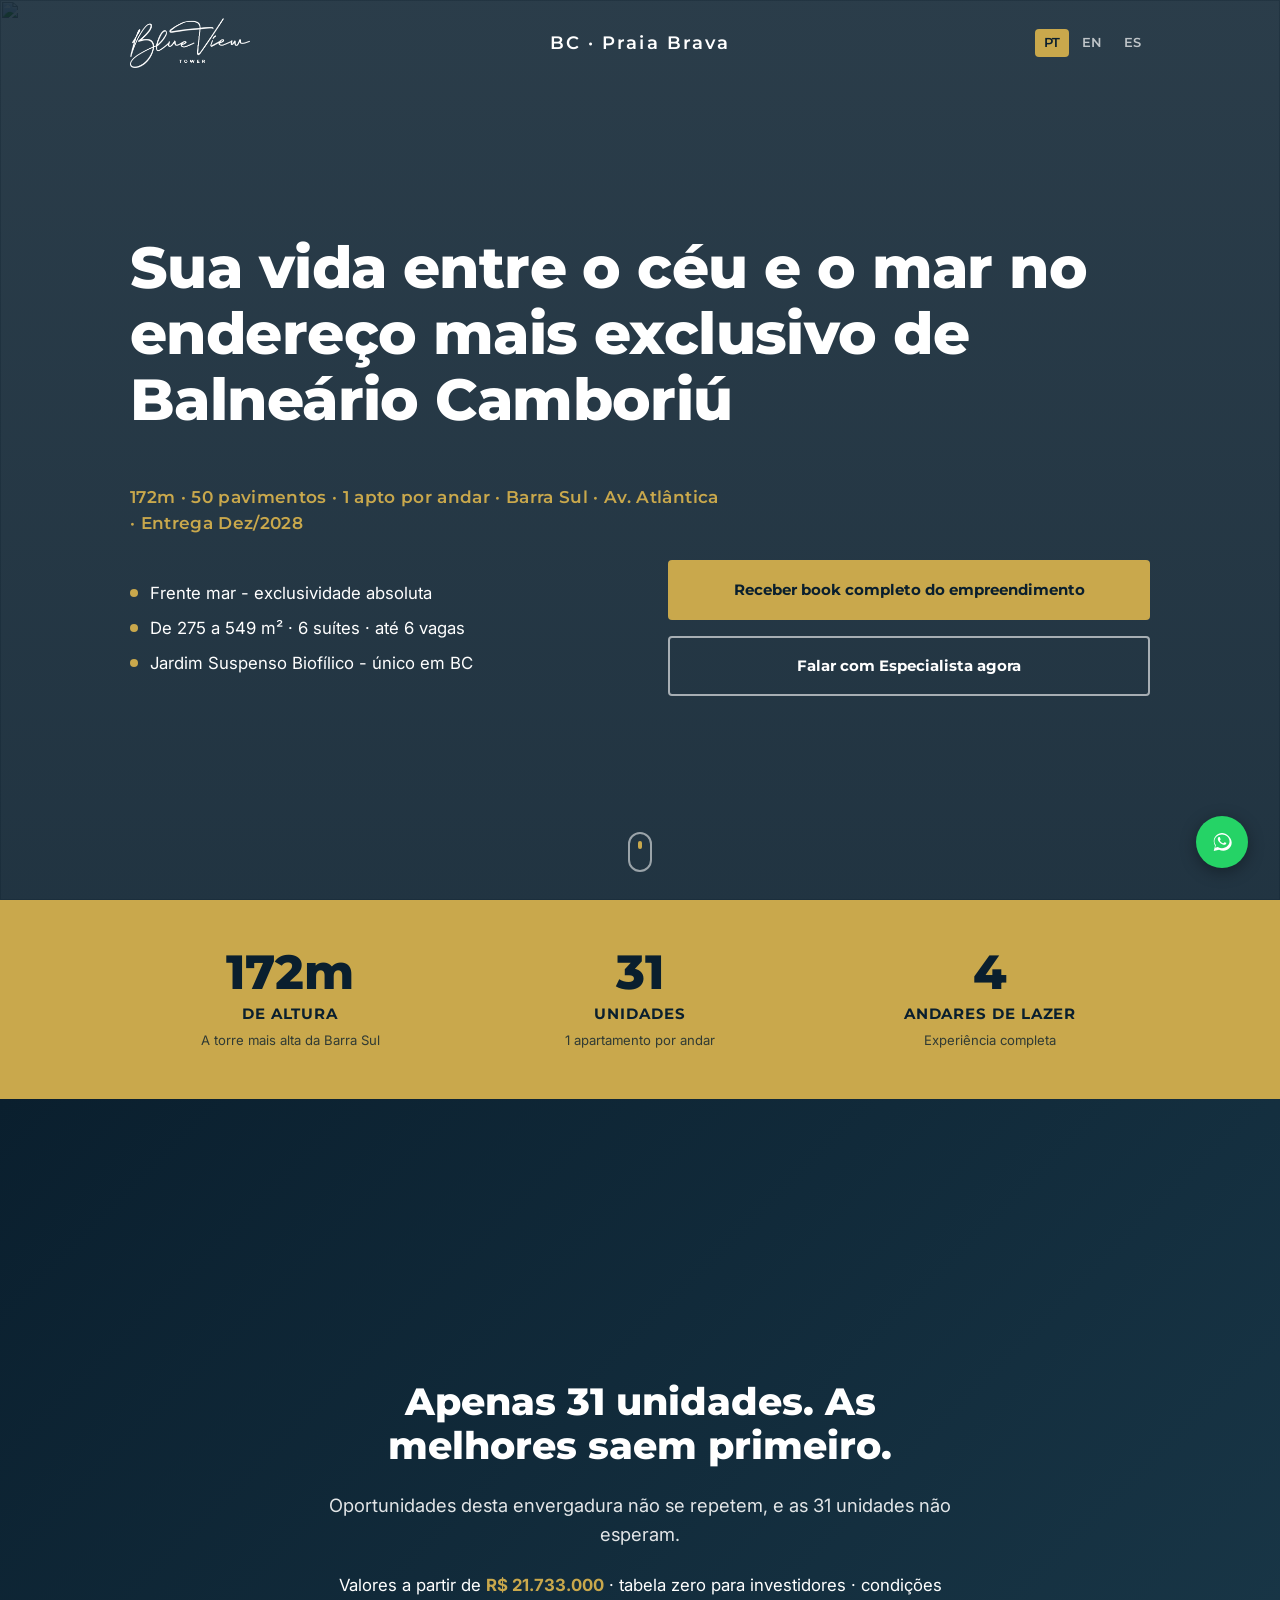
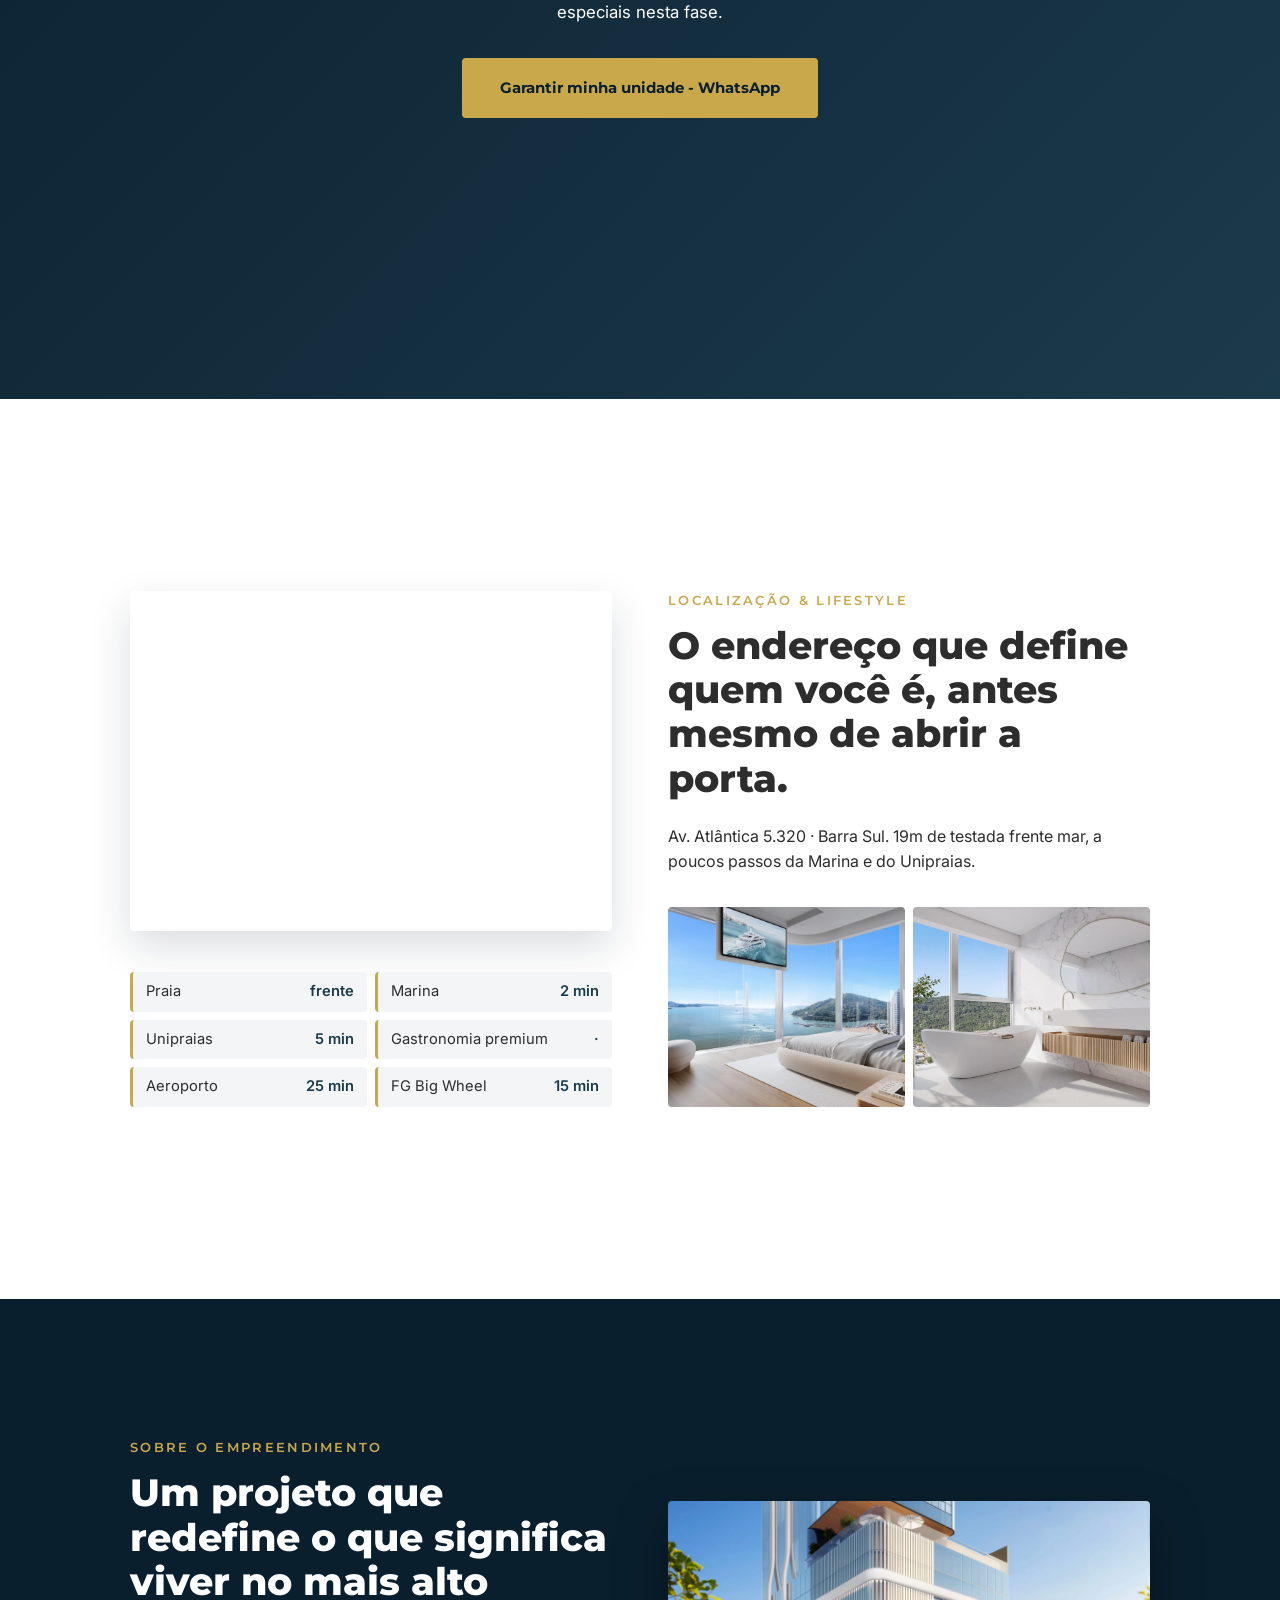
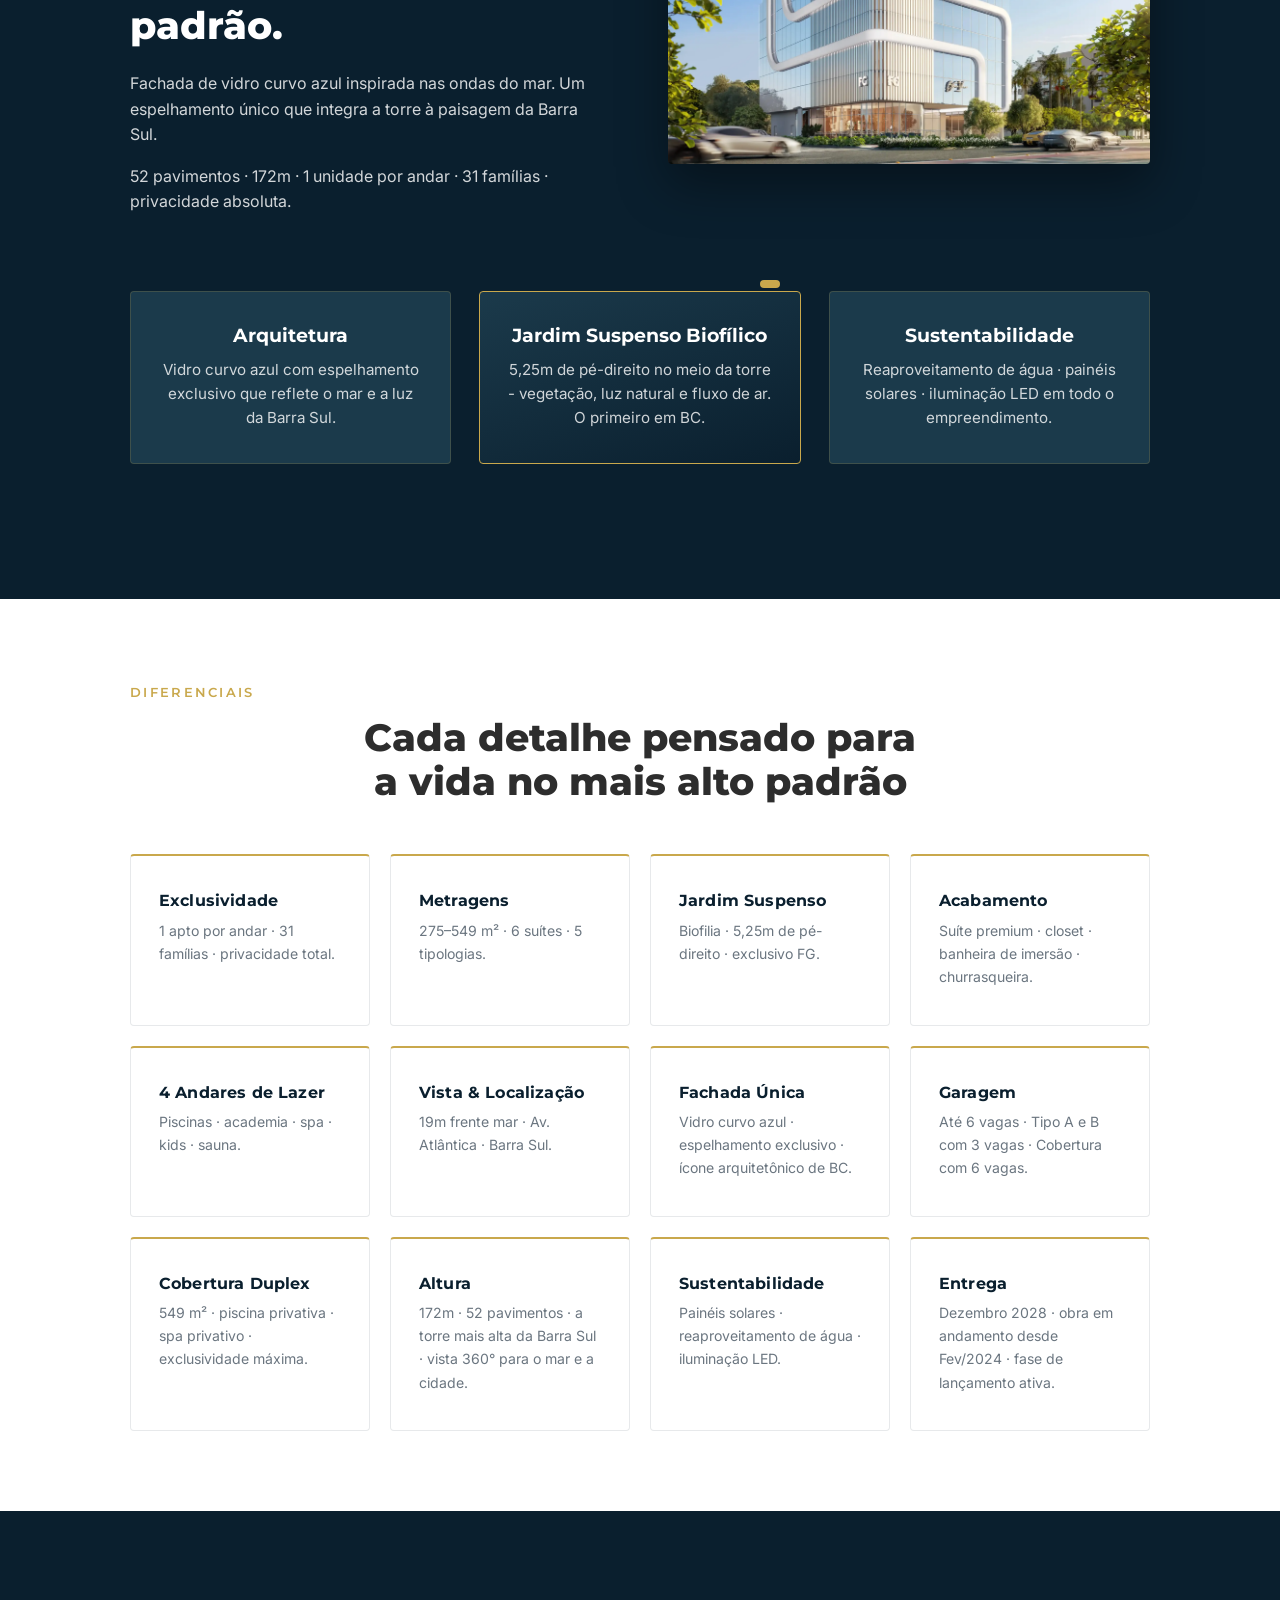
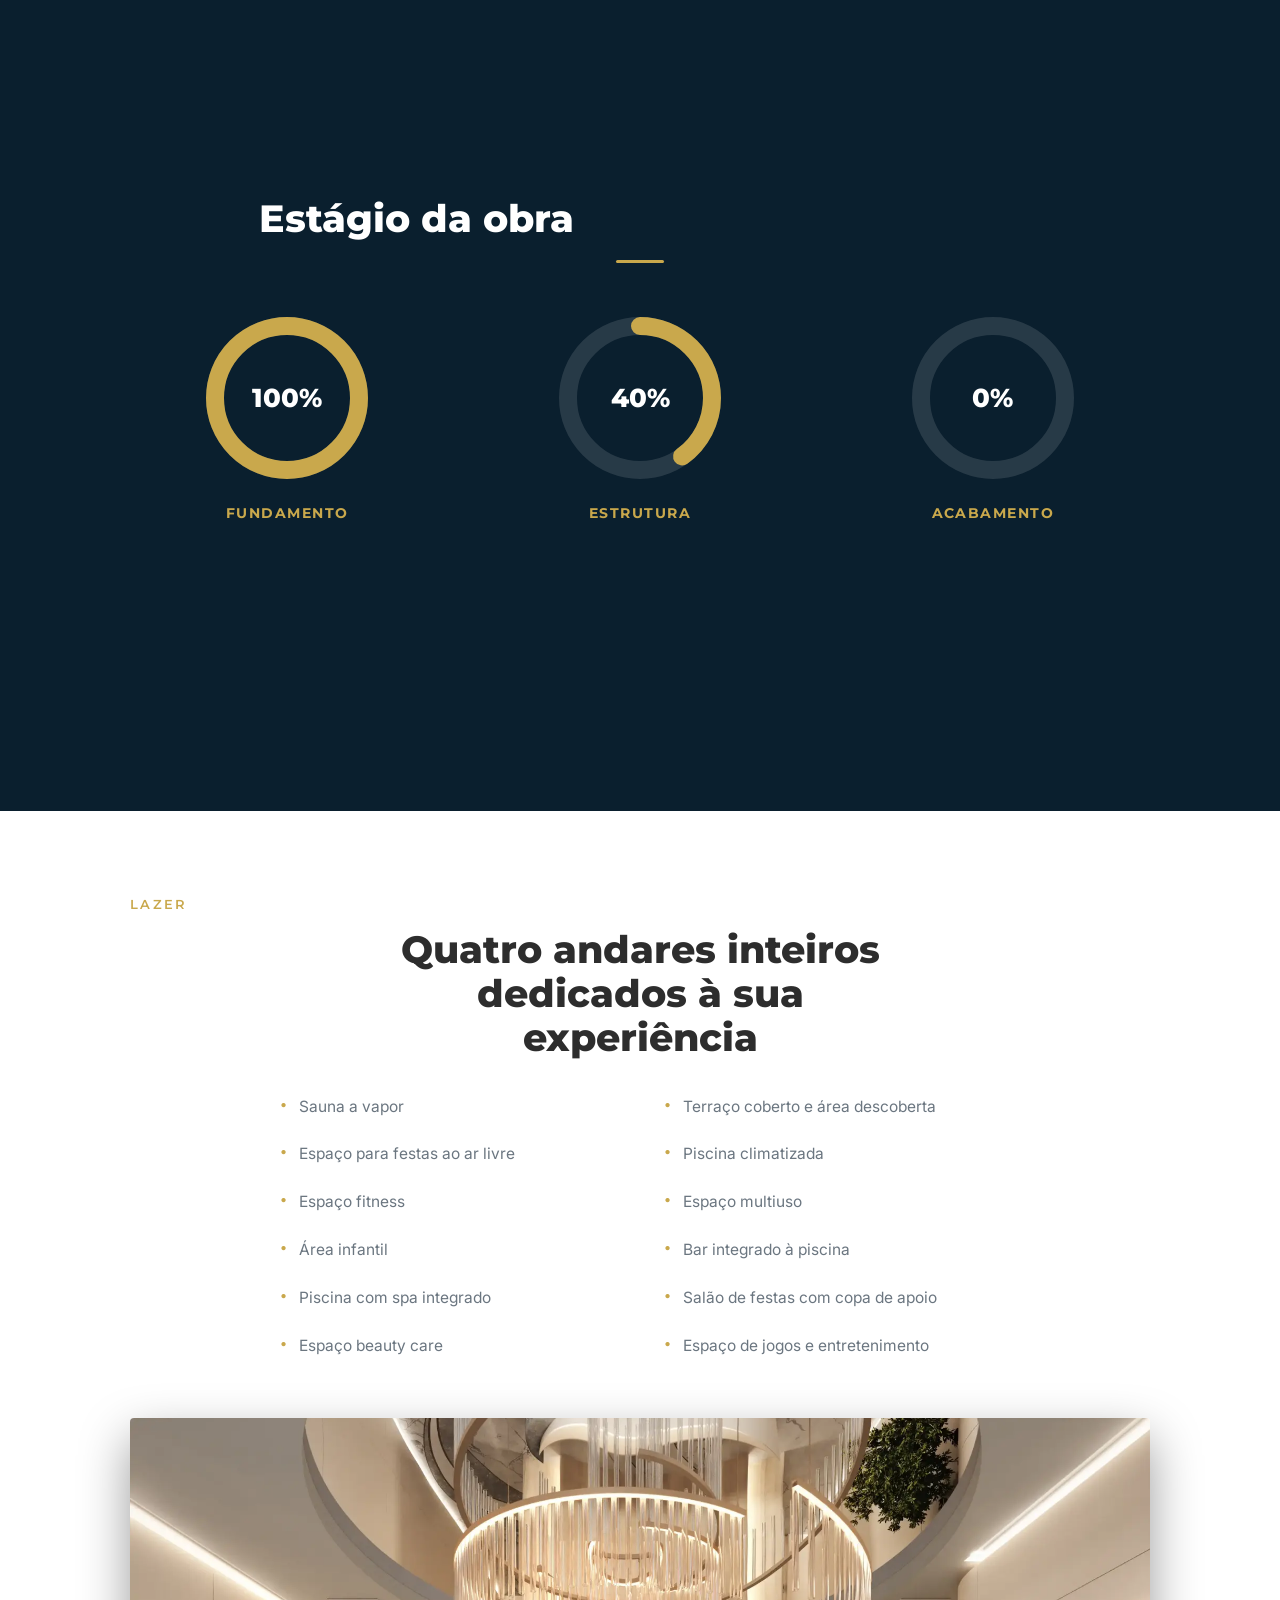
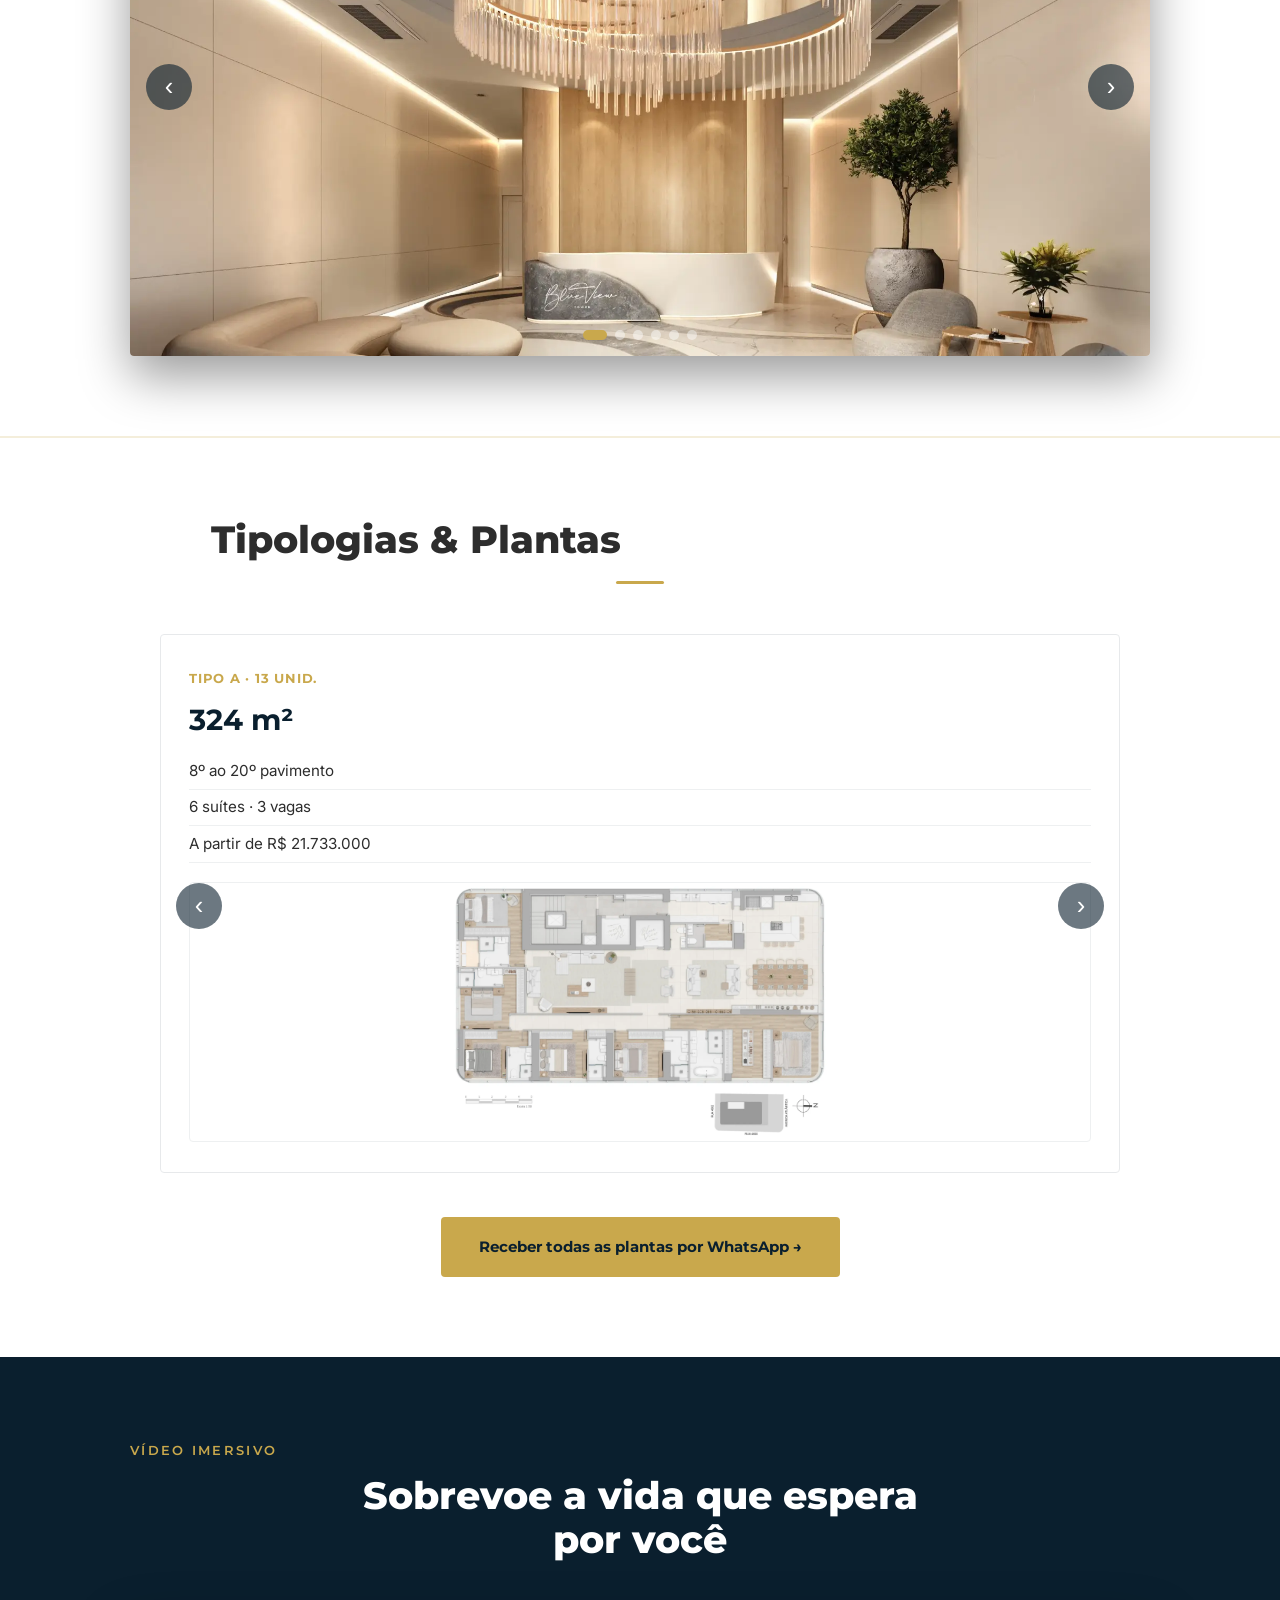
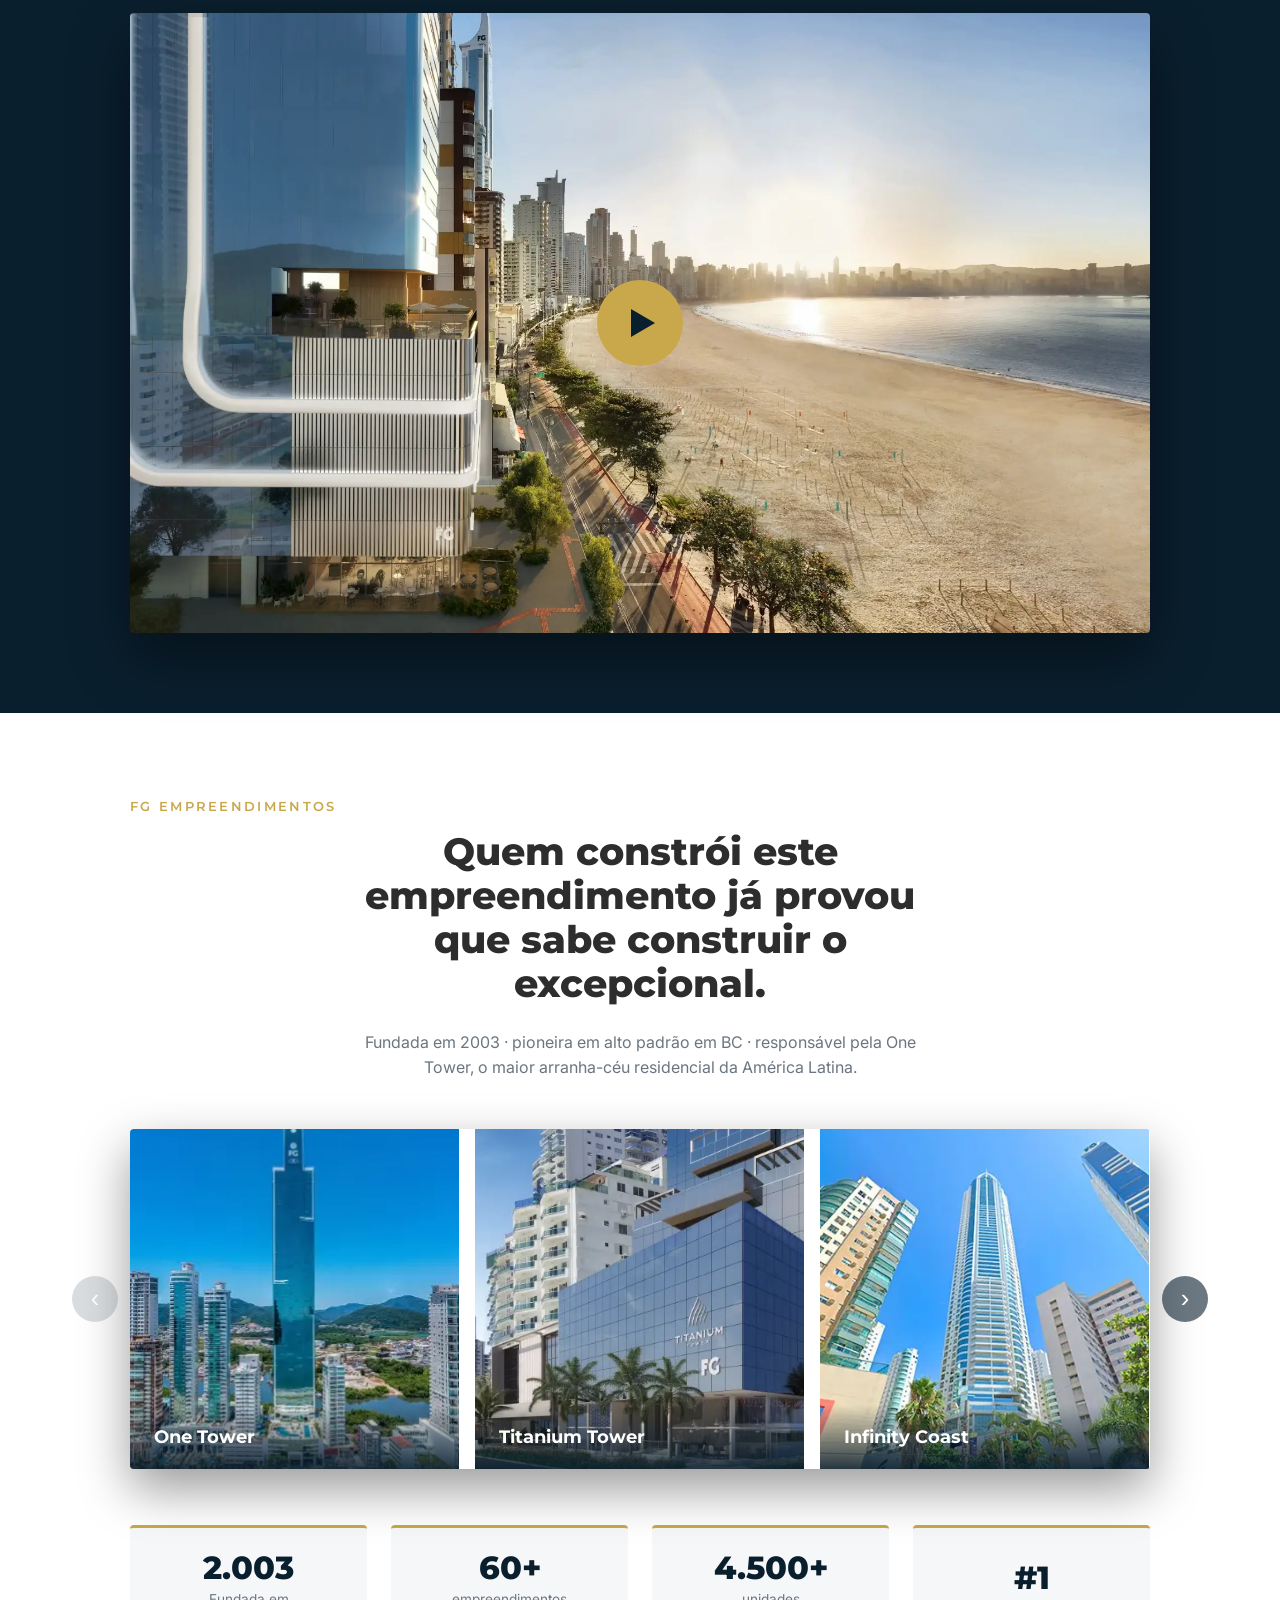
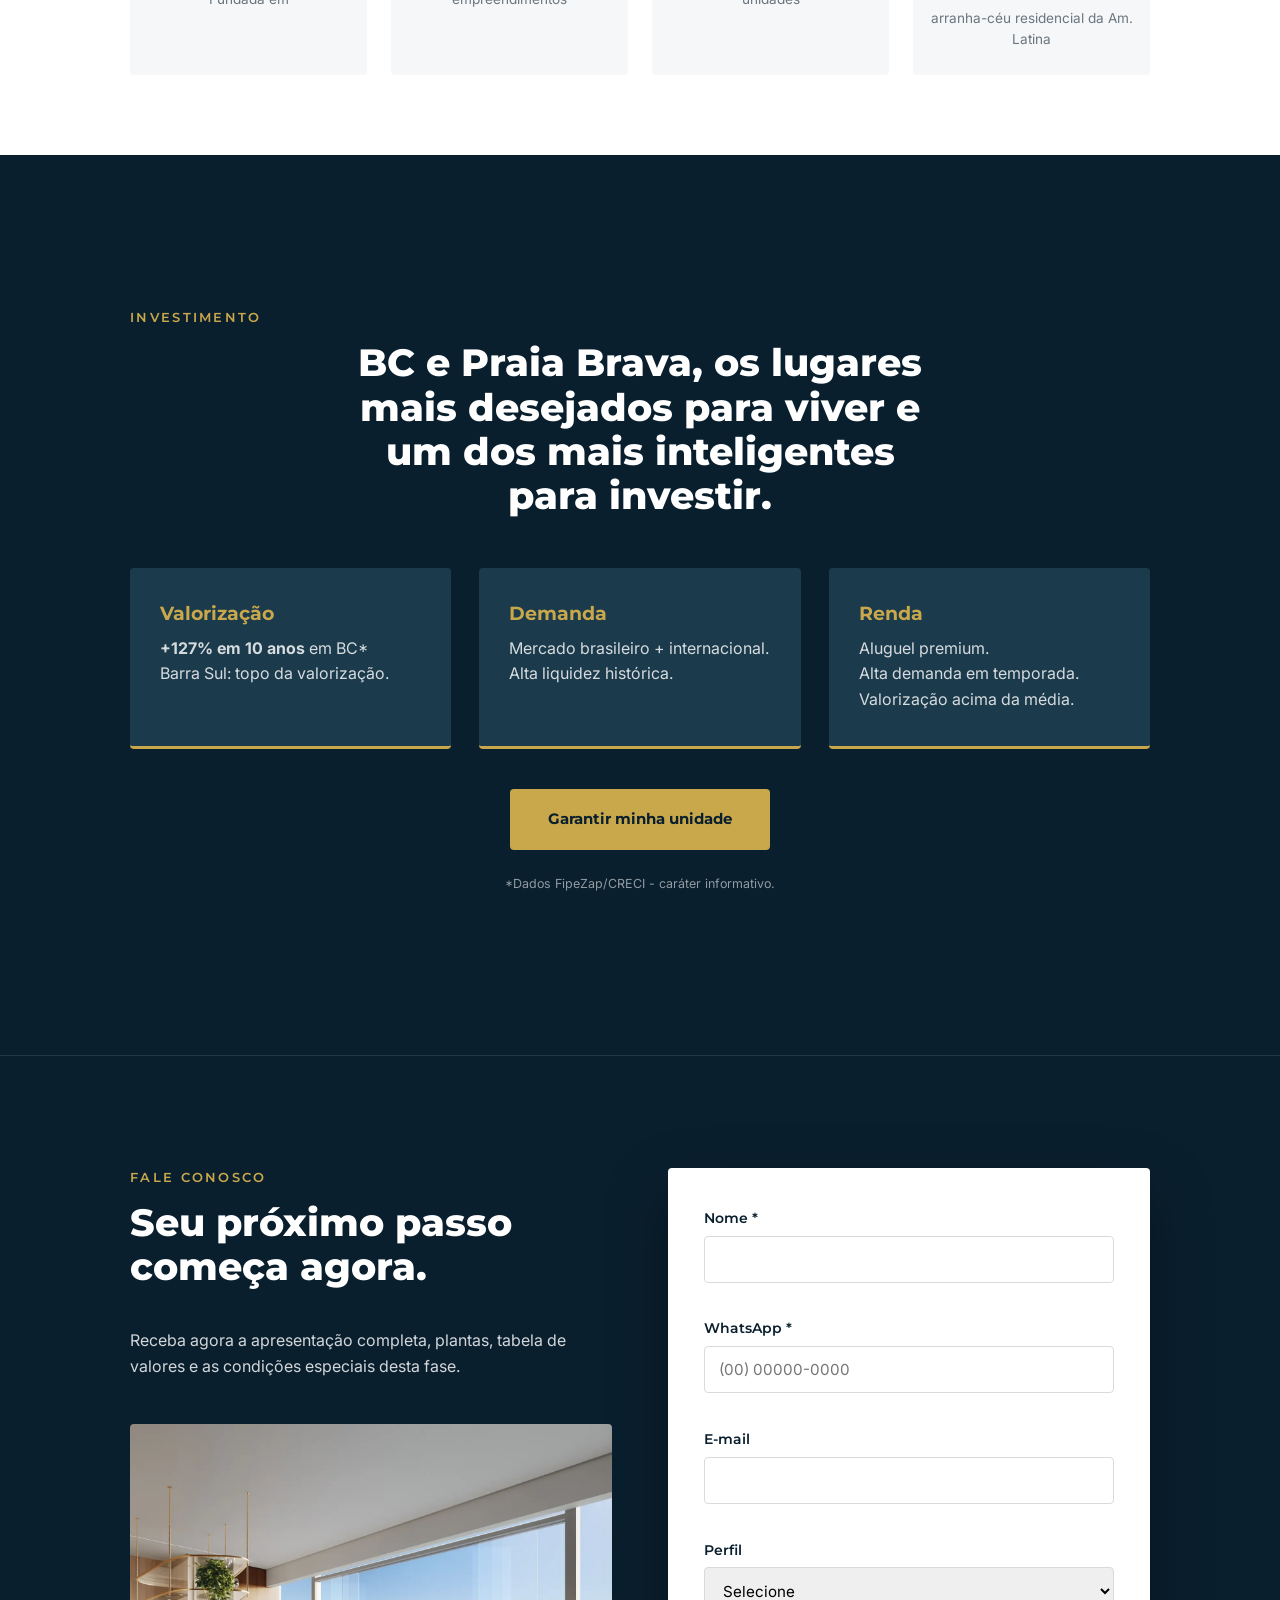
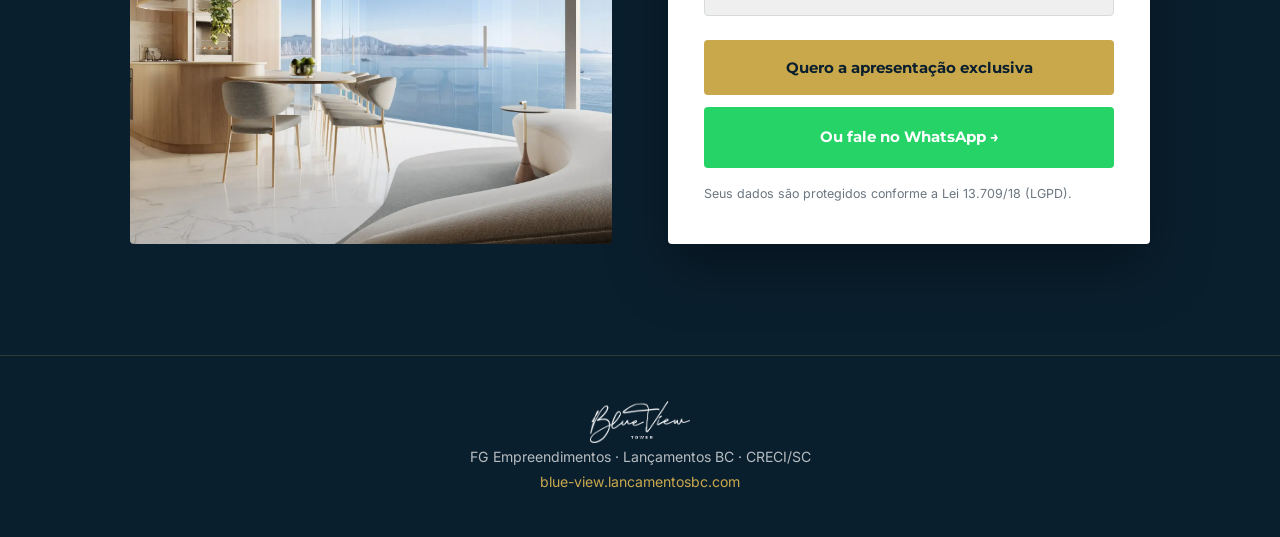
==== commit b16e5c51: "fix" ====
--- a/index.html
+++ b/index.html
@@ -102,7 +102,7 @@
   <!-- ============ 03 · URGÊNCIA ============ -->
   <section class="urgency section">
     <div class="container urgency-inner">
-      <h2 class="section-title">Apenas 31 unidades - fase de lançamento ativa. As melhores saem primeiro.</h2>
+      <h2 class="section-title">Apenas 31 unidades. As melhores saem primeiro.</h2>
       <p class="urgency-lead">Oportunidades desta envergadura não se repetem, e as 31 unidades não esperam.</p>
       <p class="urgency-values">Valores a partir de <strong>R$ 21.733.000</strong> · tabela zero para investidores · condições especiais nesta fase.</p>
       <a href="https://wa.me/5547991356151" class="btn btn-primary page-cta-anchor">Garantir minha unidade - WhatsApp</a>
@@ -150,7 +150,7 @@
       </div>
       <div class="split-text">
         <span class="eyebrow">Sobre o empreendimento</span>
-        <h2 class="section-title">Um projeto disruptivo que redefine o que significa viver no mais alto padrão.</h2>
+        <h2 class="section-title">Um projeto que redefine o que significa viver no mais alto padrão.</h2>
         <p>Fachada de vidro curvo azul inspirada nas ondas do mar. Um espelhamento único que integra a torre à paisagem da Barra Sul.</p>
         <p>52 pavimentos · 172m · 1 unidade por andar · 31 famílias · privacidade absoluta.</p>
       </div>
@@ -451,7 +451,7 @@
     <div class="container split">
       <div class="final-text">
         <span class="eyebrow">Fale conosco</span>
-        <h2 class="section-title">Seu próximo passo começa com uma conversa.</h2>
+        <h2 class="section-title">Seu próximo passo começa agora.</h2>
         <p>Receba agora a apresentação completa, plantas, tabela de valores e as condições especiais desta fase.</p>
         <img class="final-img" src="assets/23_113_30_COZINHA_TIPO_FINAL.webp"  loading="lazy" alt="Vista para o mar">
       </div>
--- a/style.css
+++ b/style.css
@@ -272,7 +272,7 @@
   position: absolute;
   inset: 0;
   z-index: -1;
-  background: linear-gradient(180deg, rgba(10, 31, 46, 0.815) 0%, rgba(10, 31, 46, 0.856) 100%);
+  background: linear-gradient(180deg, rgba(10, 31, 46, 0.865) 0%, rgba(10, 31, 46, 0.906) 100%);
 }
 .hero-content {
   padding-top: 90px;
@@ -311,17 +311,18 @@
   align-self: center;
 }
 .hero-bullets li {
-  position: relative;
-  padding-left: 1.6rem;
+  display: flex;
+  align-items: center;
+  gap: 12px;
   font-size: 1.05rem;
 }
 .hero-bullets li::before {
-  content: "◆";
-  position: absolute;
-  left: 0;
-  color: var(--dourado);
-  font-size: .8rem;
-  top: .35em;
+  content: "";
+  flex-shrink: 0;
+  width: 8px;
+  height: 8px;
+  border-radius: 50%;
+  background: var(--dourado);
 }
 .hero-cta {
   display: flex;
--- a/style.css
+++ b/style.css
@@ -272,7 +272,7 @@
   position: absolute;
   inset: 0;
   z-index: -1;
-  background: linear-gradient(180deg, rgba(10, 31, 46, 0.815) 0%, rgba(10, 31, 46, 0.856) 100%);
+  background: linear-gradient(180deg, rgba(10, 31, 46, 0.865) 0%, rgba(10, 31, 46, 0.906) 100%);
 }
 .hero-content {
   padding-top: 90px;
@@ -311,17 +311,18 @@
   align-self: center;
 }
 .hero-bullets li {
-  position: relative;
-  padding-left: 1.6rem;
+  display: flex;
+  align-items: center;
+  gap: 12px;
   font-size: 1.05rem;
 }
 .hero-bullets li::before {
-  content: "◆";
-  position: absolute;
-  left: 0;
-  color: var(--dourado);
-  font-size: .8rem;
-  top: .35em;
+  content: "";
+  flex-shrink: 0;
+  width: 8px;
+  height: 8px;
+  border-radius: 50%;
+  background: var(--dourado);
 }
 .hero-cta {
   display: flex;
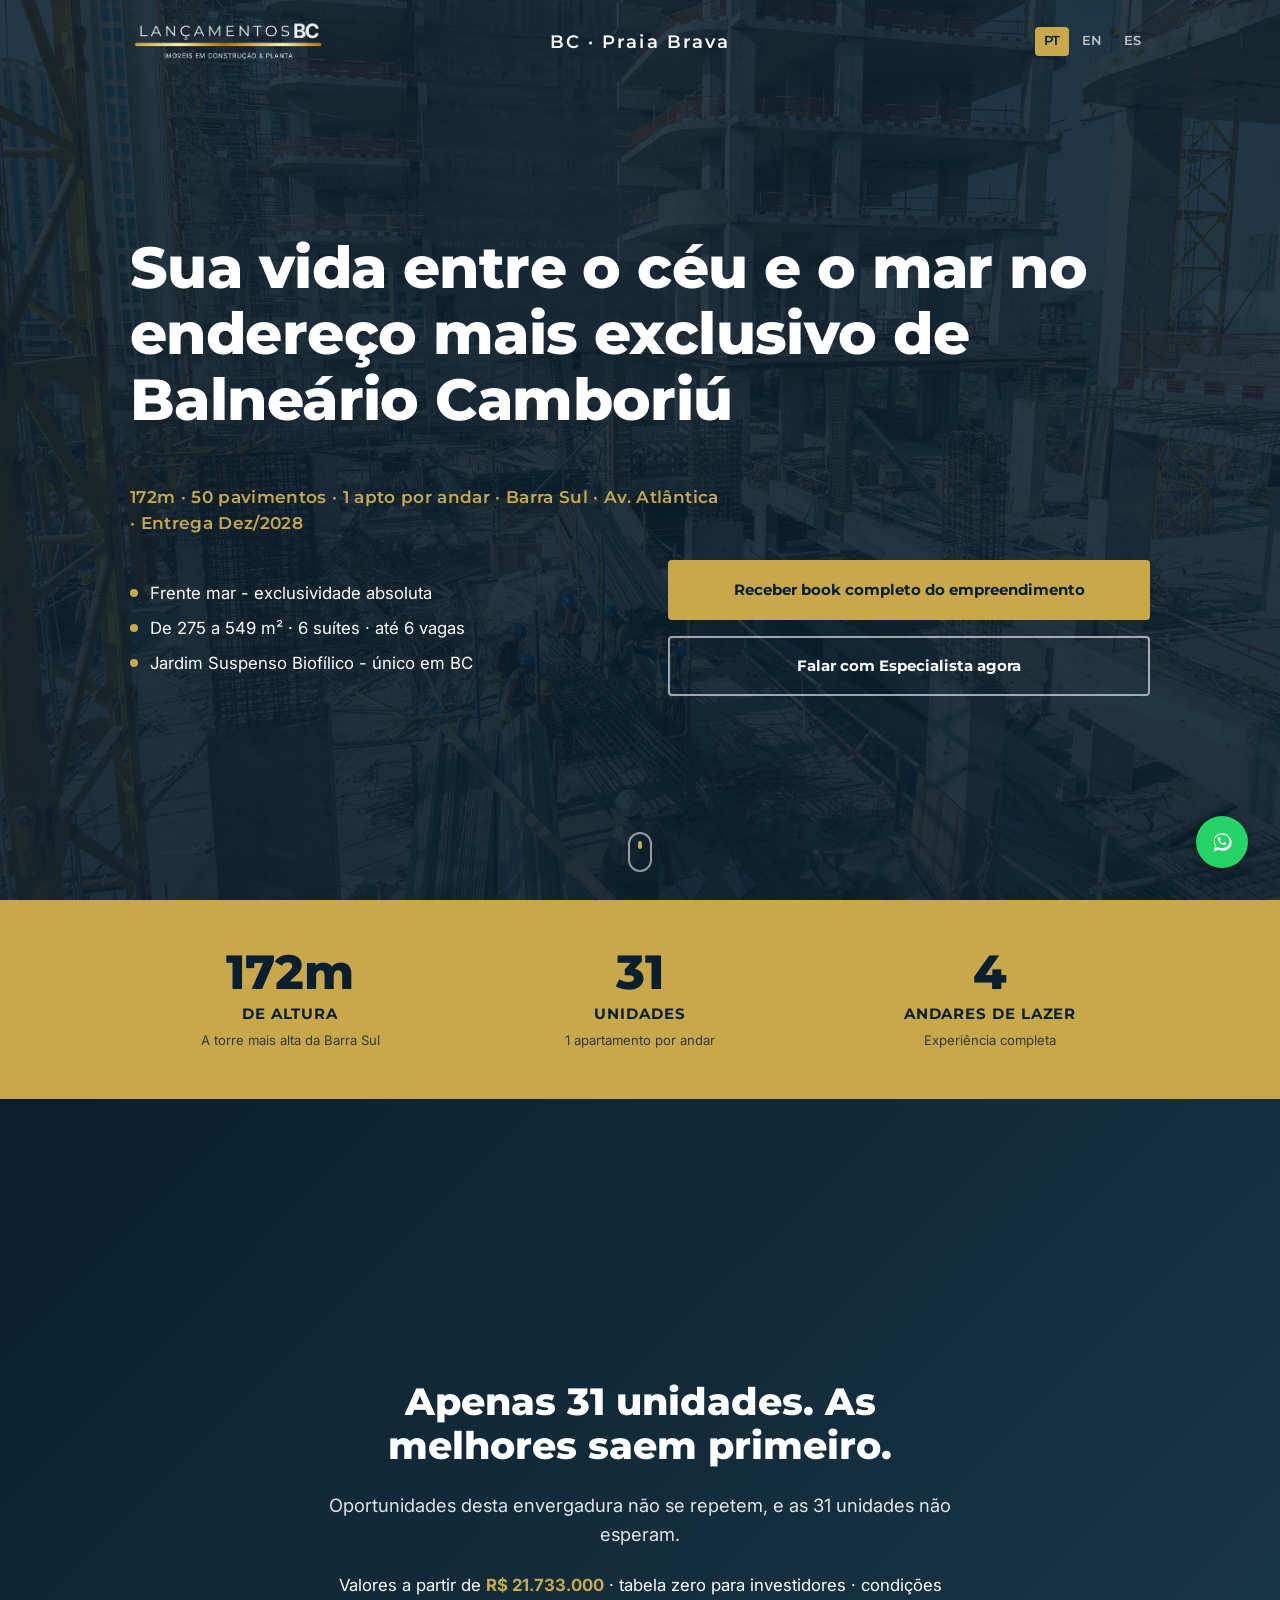
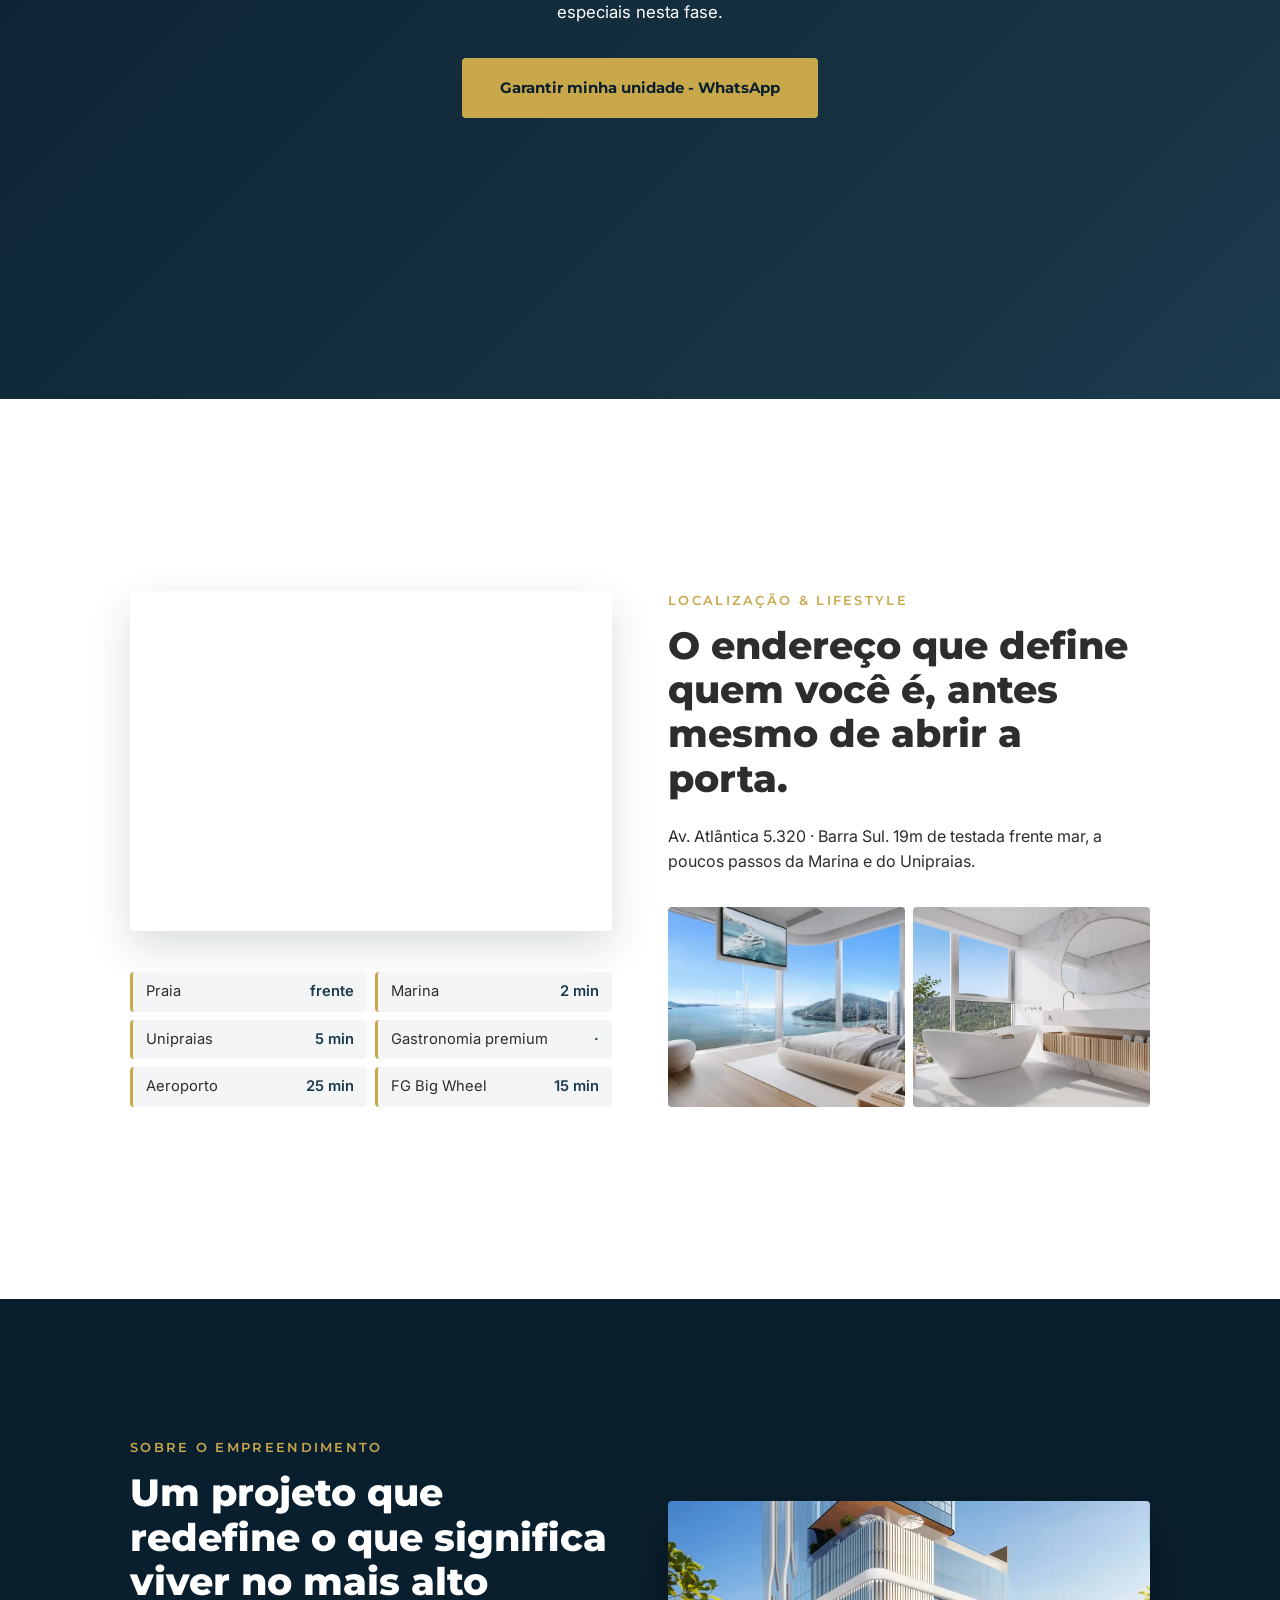
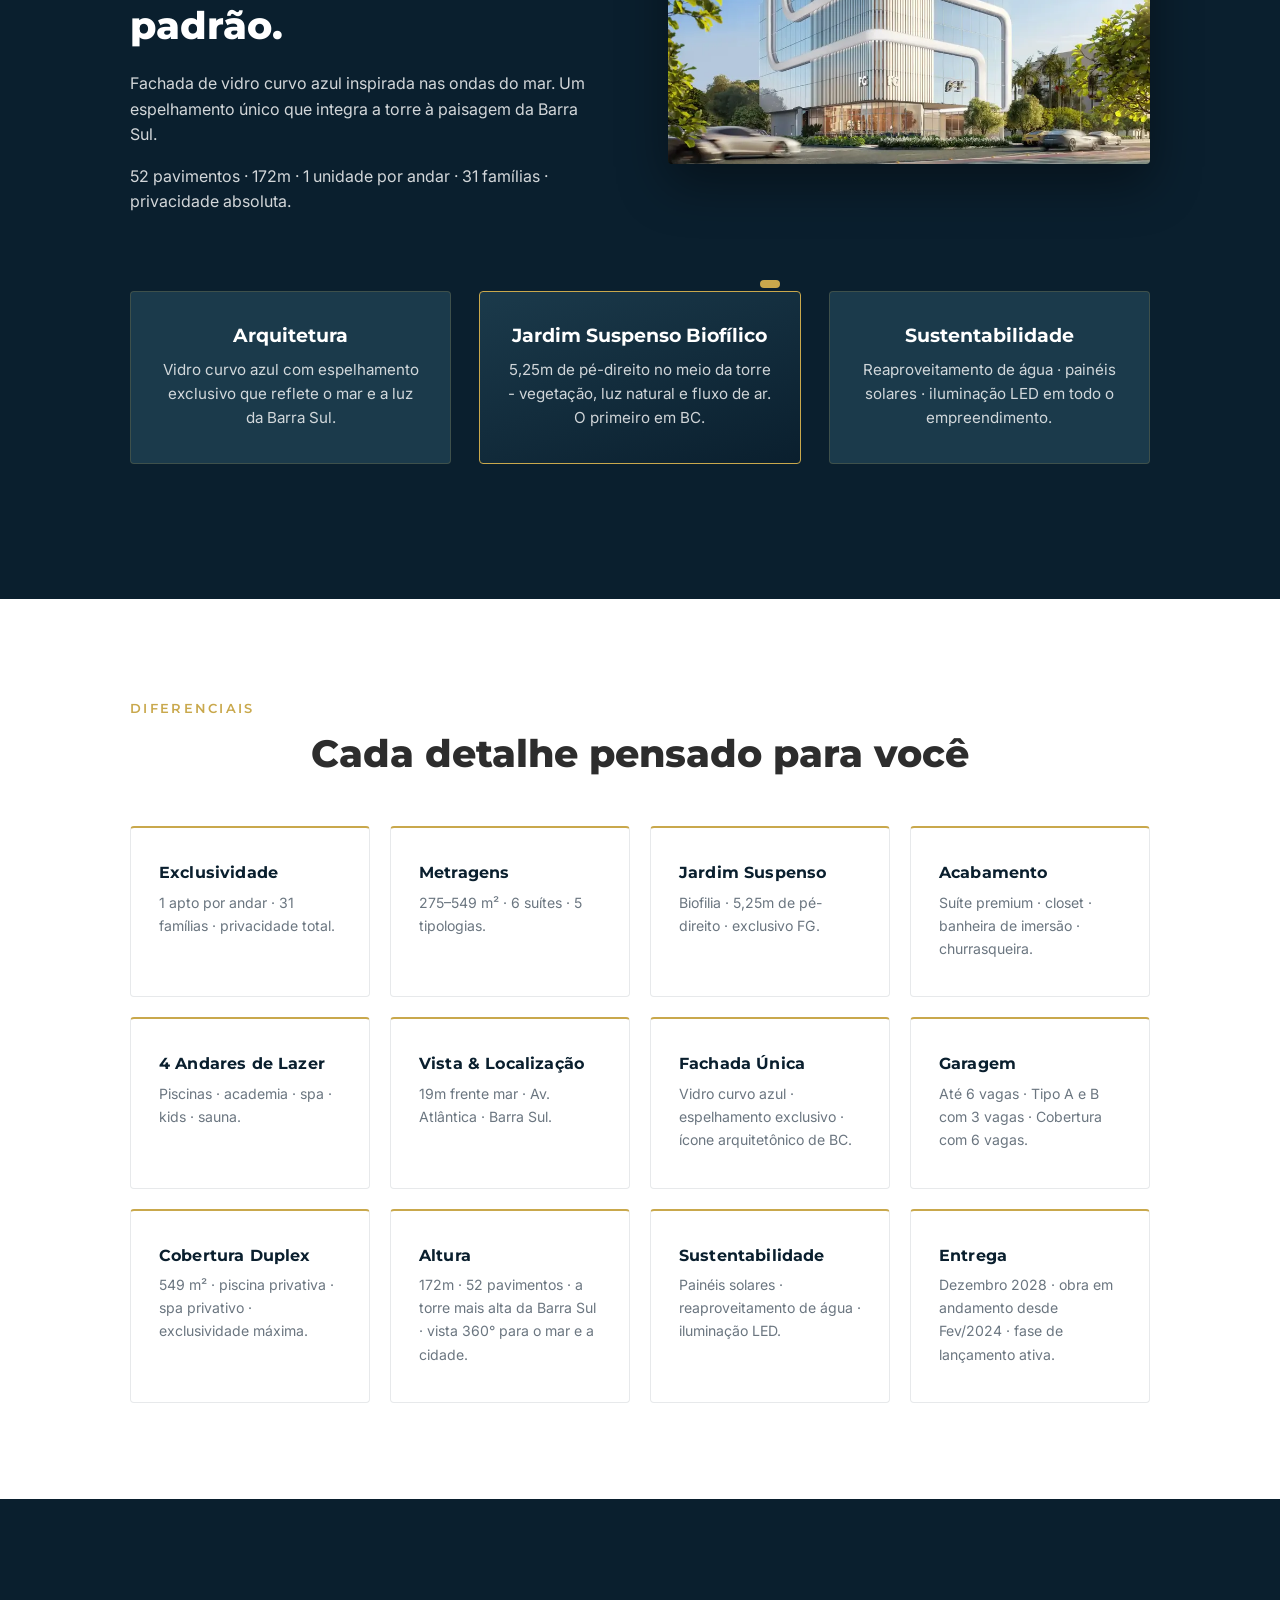
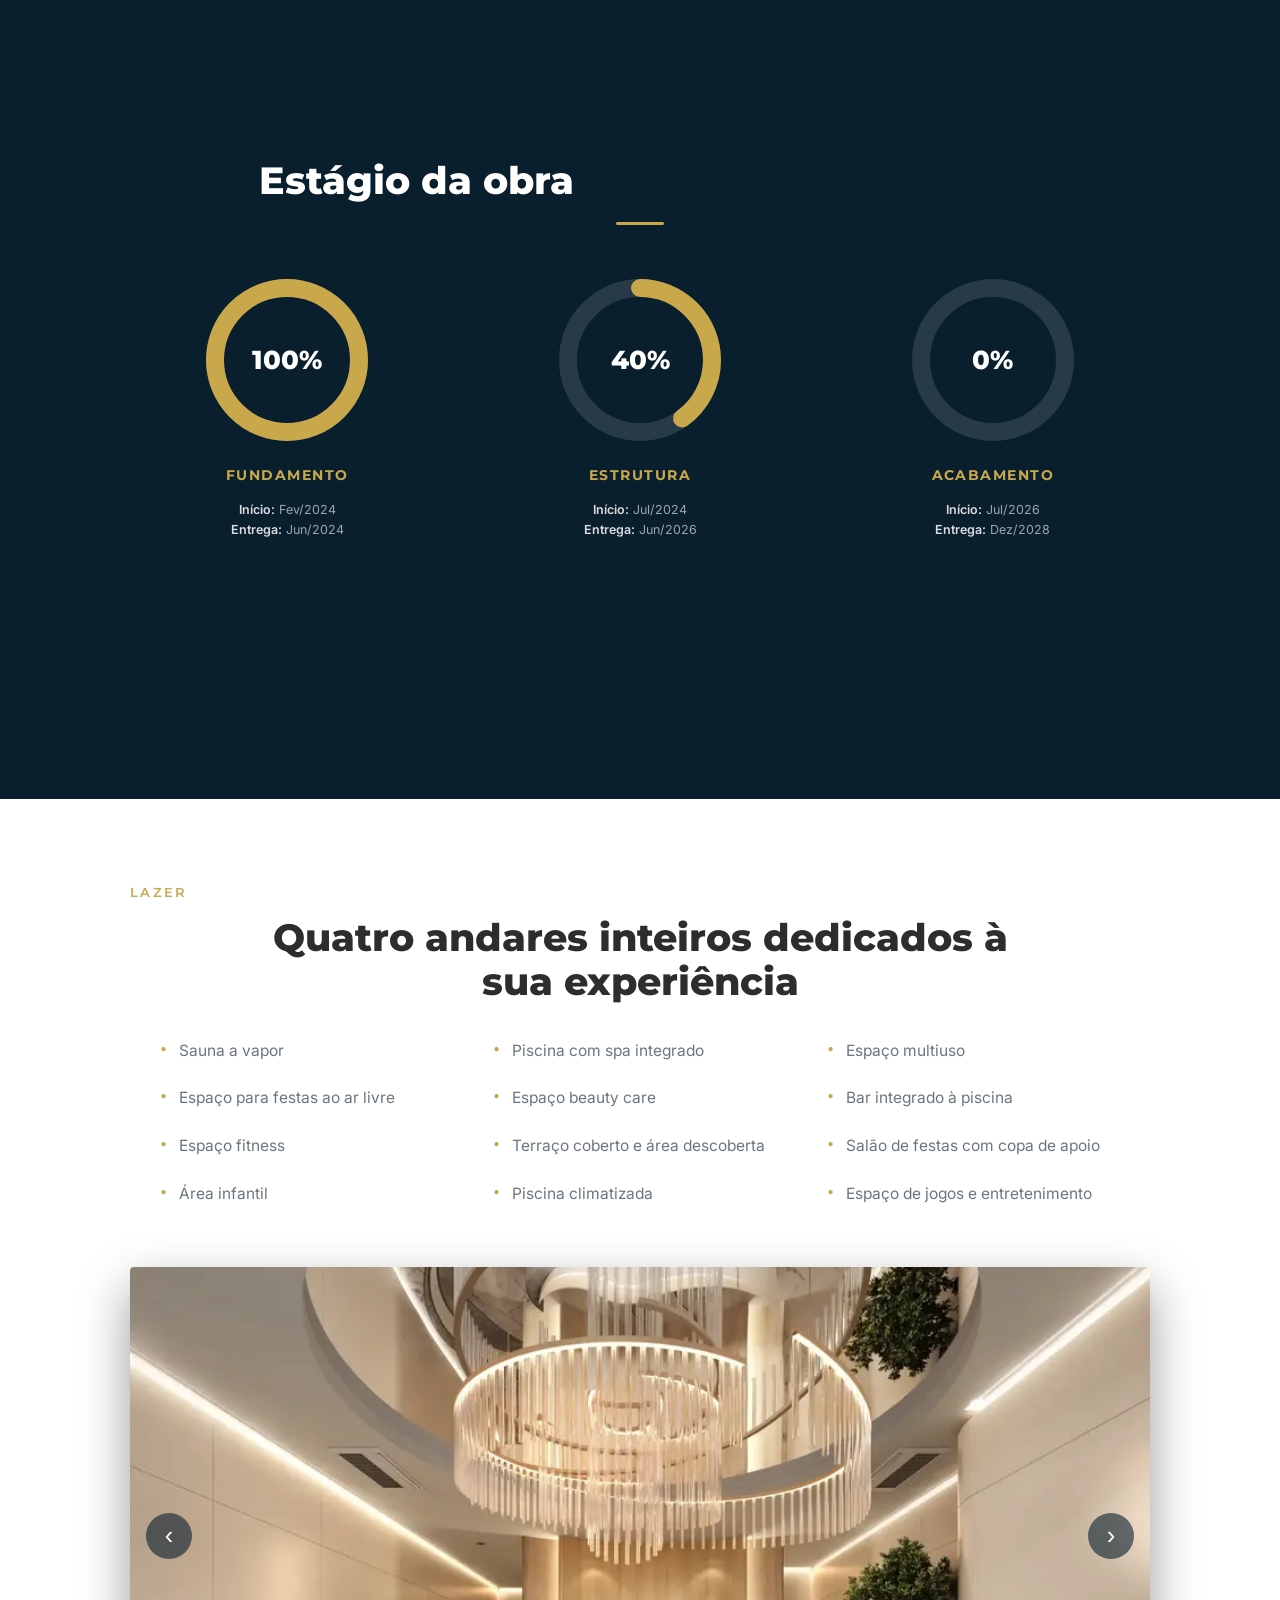
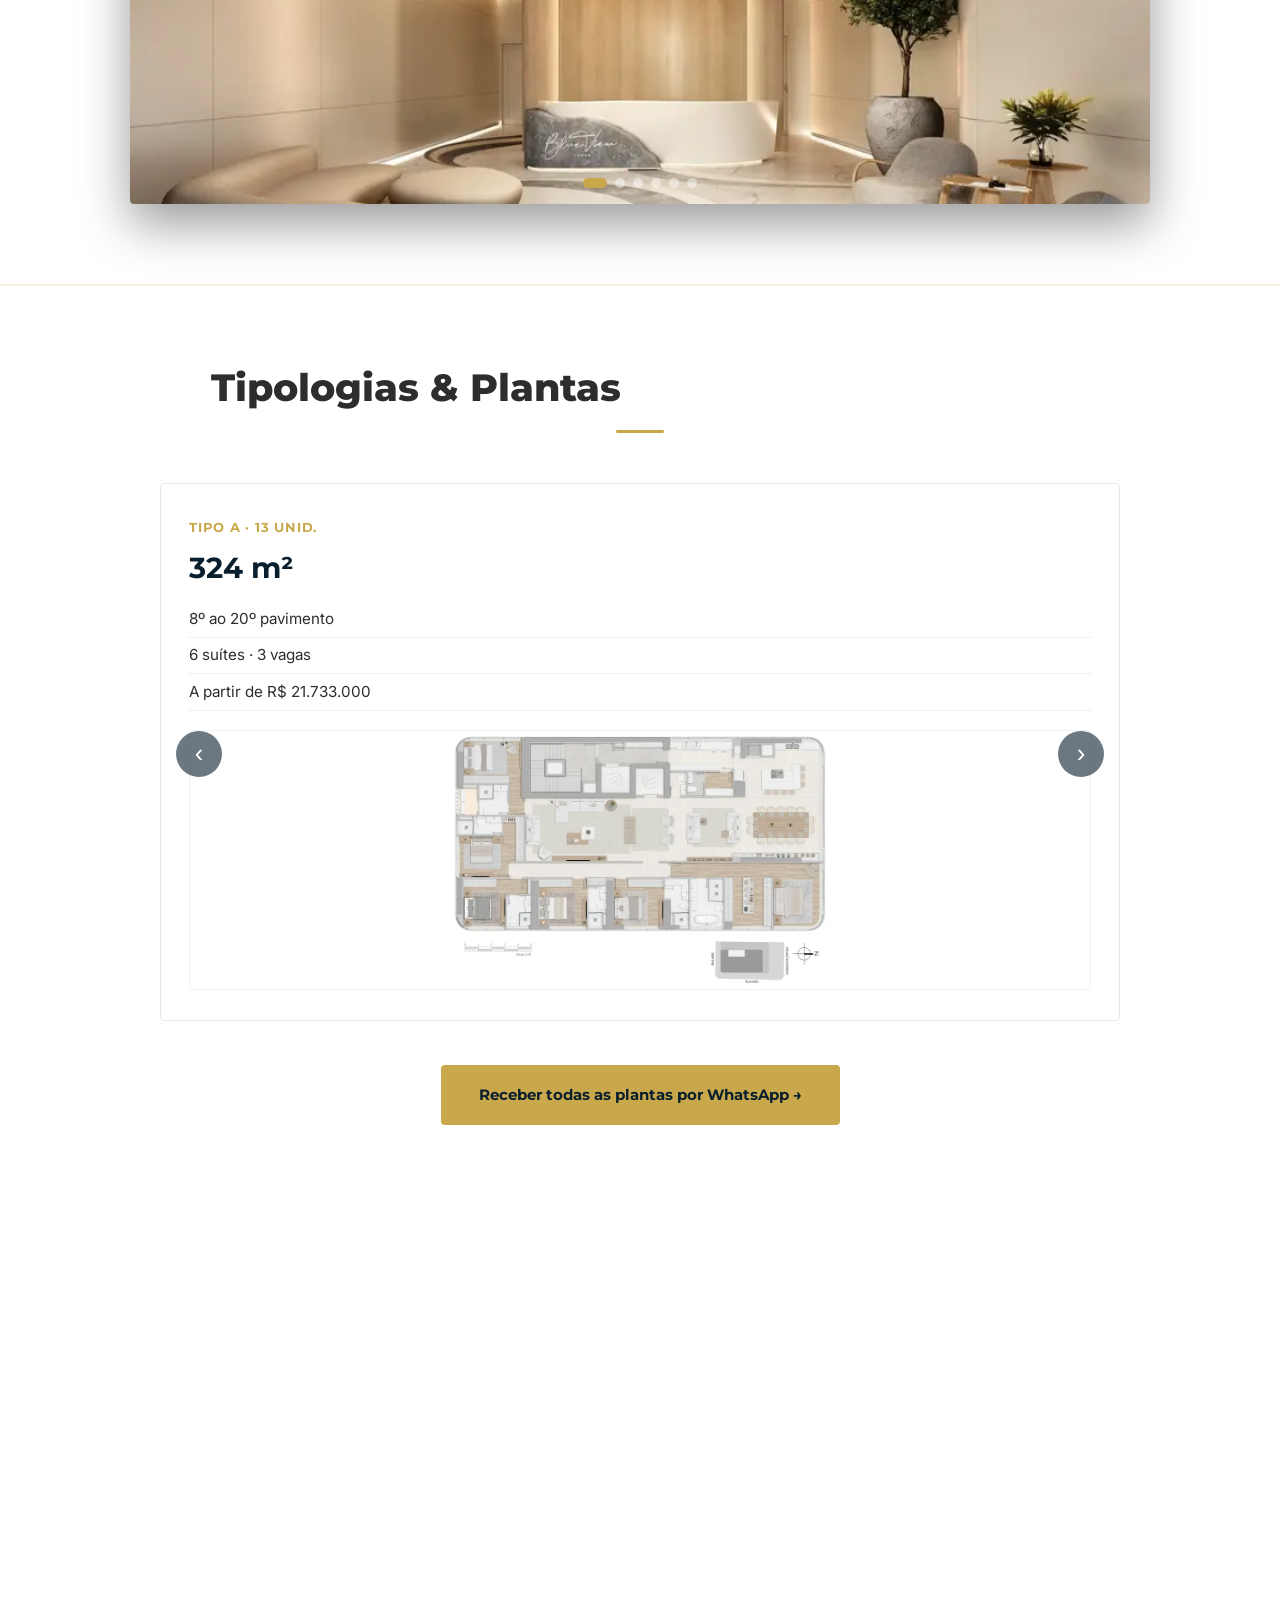
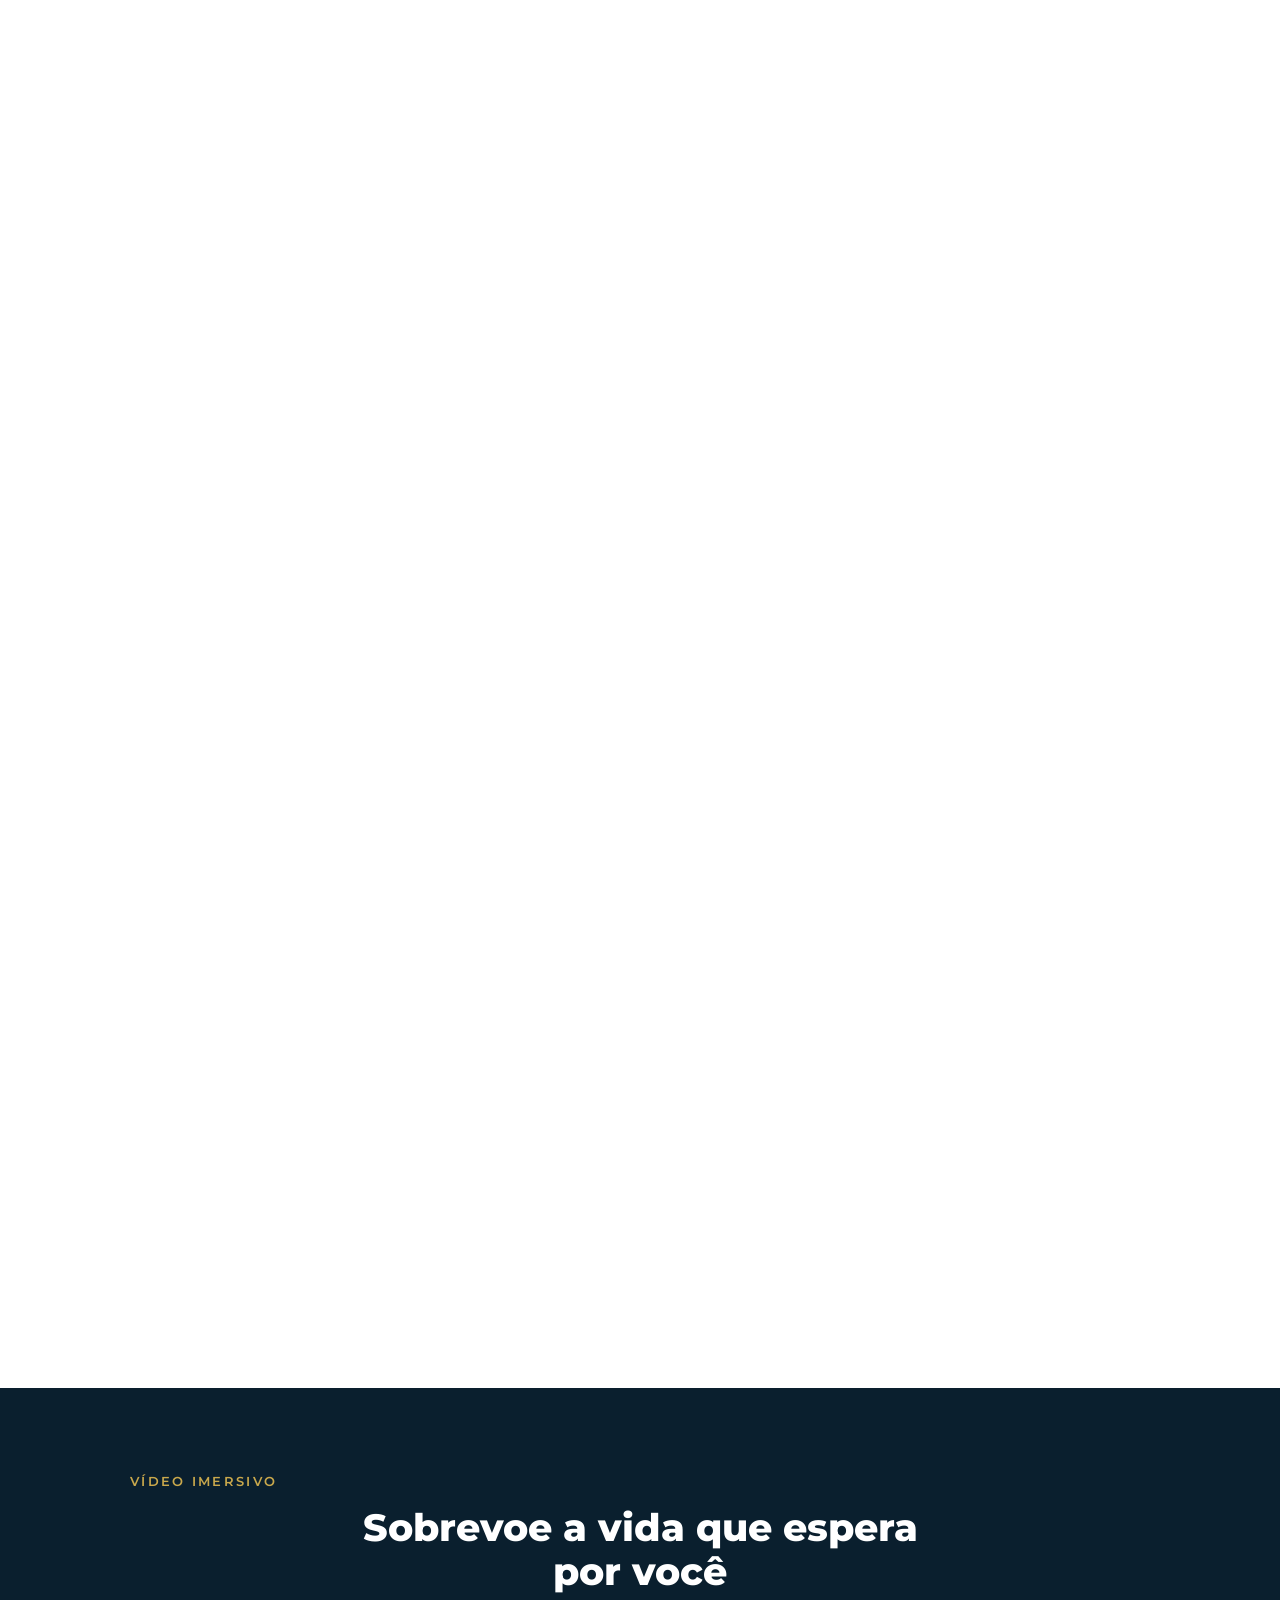
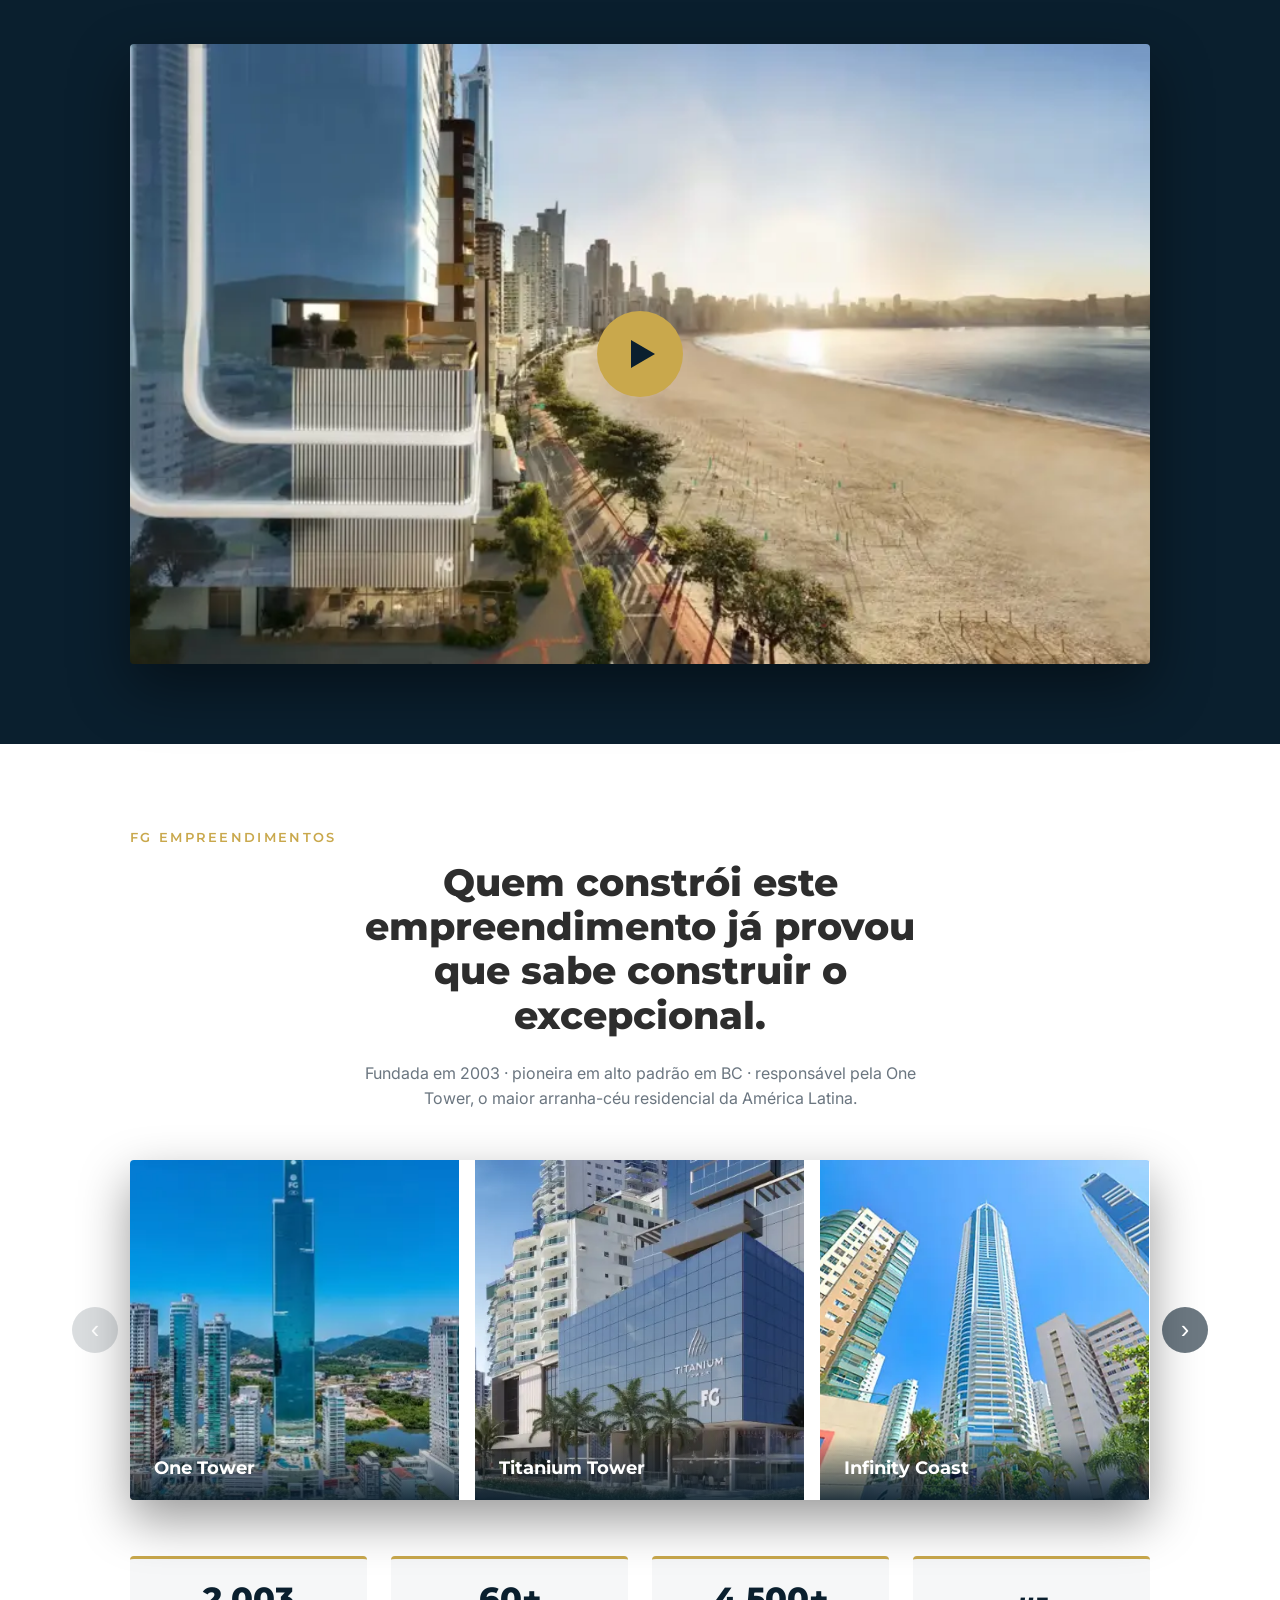
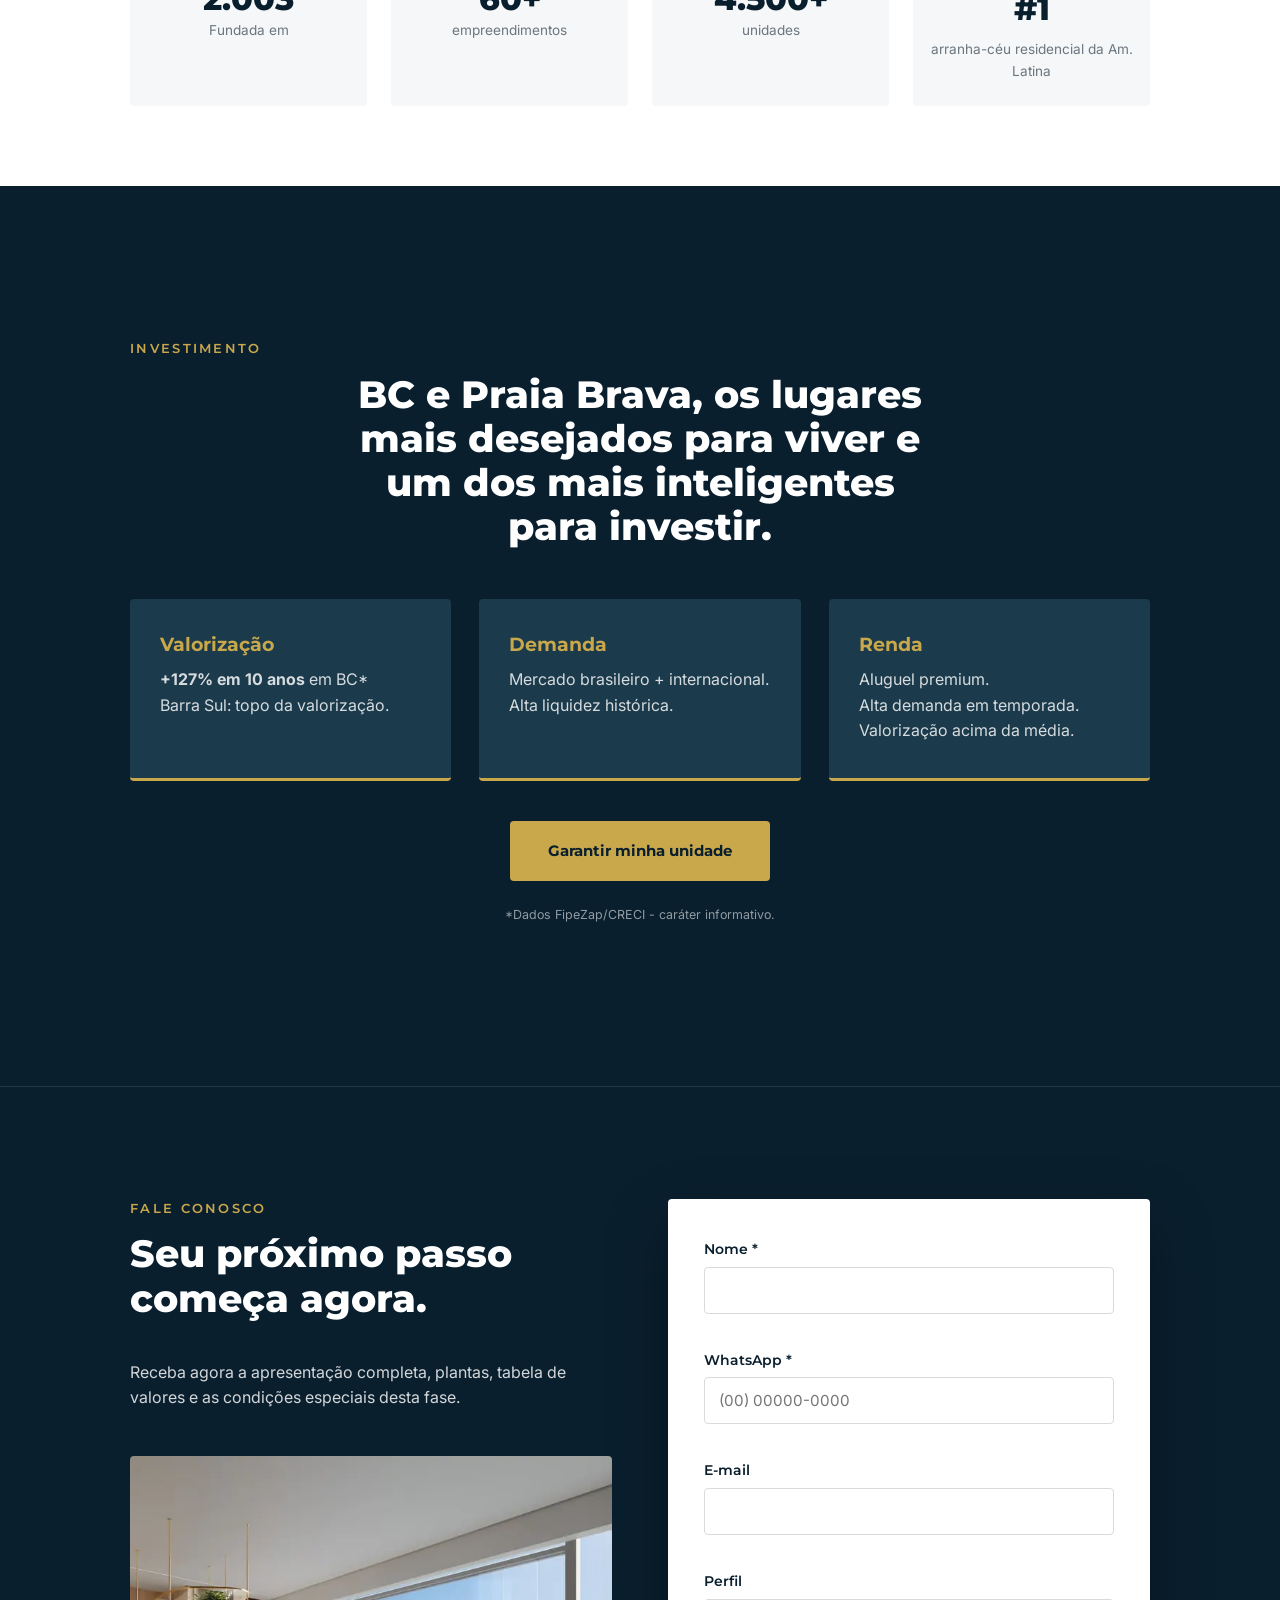
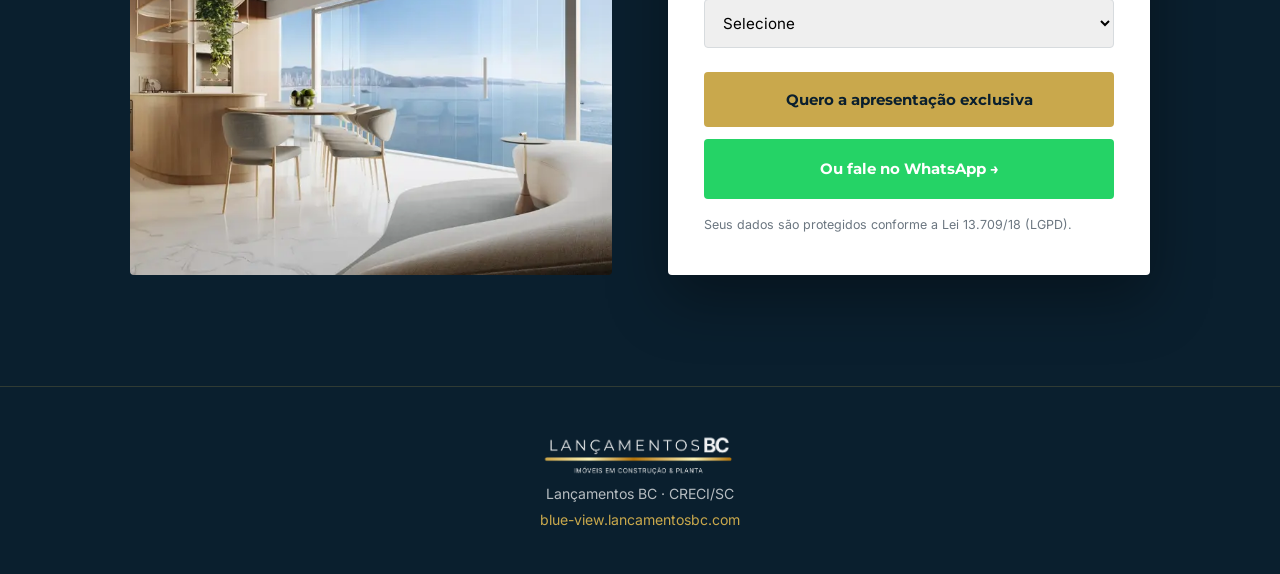
==== commit 3175fd43: "fixes" ====
--- a/index.html
+++ b/index.html
@@ -9,9 +9,9 @@
   <link rel="preconnect" href="https://fonts.googleapis.com">
   <link rel="preconnect" href="https://fonts.gstatic.com" crossorigin>
   <link href="https://fonts.googleapis.com/css2?family=Montserrat:wght@600;700;800&family=Inter:wght@400;500;600&display=swap" rel="stylesheet">
-  <link rel="icon" href="assets/Ativo 1@4x.webp">
+  <link rel="icon" href="assets/f.avicon.png">
 <meta name="robots" content="index, follow">
-<link rel="preload" as="image" href="/assets/obra.jpg">
+<link rel="preload" as="image" href="/assets/obra.webp" type="image/webp">
 
 <link rel="preload" as="style" href="/style.css">
   <link rel="stylesheet" href="style.css">
@@ -31,7 +31,7 @@
   <!-- ============ HEADER ============ -->
   <header class="site-header" id="siteHeader">
     <div class="container header-inner">
-      <a href="#hero" class="brand"><img src="assets/Ativo 1@4x.webp" style="width: 120px;" loading="eager"
+      <a href="#hero" class="brand"><img src="assets/LOGO BRANCA S.FUNDO.webp" style="width: 200px;" loading="eager"
   fetchpriority="high"></a>
       <span class="header-location">BC · Praia Brava</span>
       <div class="header-right">
@@ -53,7 +53,7 @@
   <!-- ============ 01 · HERO ============ -->
   <section class="hero" id="hero">
     <img
-  src="/assets/obra.jpg"
+  src="/assets/obra.webp"
   class="hero-media"
   fetchpriority="high"
   loading="eager"
@@ -178,7 +178,7 @@
   <section class="features section" id="diferenciais">
     <div class="container">
       <span class="eyebrow center">Diferenciais</span>
-      <h2 class="section-title center">Cada detalhe pensado para a vida no mais alto padrão</h2>
+      <h2 class="section-title center" style="max-width: 32ch;">Cada detalhe pensado para você</h2>
 
       <div class="feature-grid">
         <article class="feature-card">
@@ -249,6 +249,10 @@
             <span class="donut-pct">100%</span>
           </div>
           <span class="progress-label">Fundamento</span>
+          <div class="progress-dates">
+            <span><em>Início:</em> Fev/2024</span>
+            <span><em>Entrega:</em> Jun/2024</span>
+          </div>
         </div>
         <div class="progress-item">
           <div class="donut-wrap">
@@ -259,6 +263,10 @@
             <span class="donut-pct">40%</span>
           </div>
           <span class="progress-label">Estrutura</span>
+          <div class="progress-dates">
+            <span><em>Início:</em> Jul/2024</span>
+            <span><em>Entrega:</em> Jun/2026</span>
+          </div>
         </div>
         <div class="progress-item">
           <div class="donut-wrap">
@@ -269,6 +277,10 @@
             <span class="donut-pct">0%</span>
           </div>
           <span class="progress-label">Acabamento</span>
+          <div class="progress-dates">
+            <span><em>Início:</em> Jul/2026</span>
+            <span><em>Entrega:</em> Dez/2028</span>
+          </div>
         </div>
       </div>
     </div>
@@ -278,7 +290,7 @@
   <section class="lazer section" id="lazer">
     <div class="container">
       <span class="eyebrow center">Lazer</span>
-      <h2 class="section-title center">Quatro andares inteiros dedicados à sua experiência</h2>
+      <h2 class="section-title center" style="max-width: 30ch;">Quatro andares inteiros dedicados à sua experiência</h2>
 
       <ul class="lazer-list">
         <li>Sauna a vapor</li>
@@ -338,7 +350,7 @@
               <li>23º ao 37º pavimento</li>
               <li>6 suítes · 3 vagas</li>
             </ul>
-            <img src="assets/PB_TIPO_B_OPCAO_01.jpg" alt="Planta Tipo B" class="plant-preview" loading="lazy">
+            <img src="assets/PB_TIPO_B_OPCAO_01.webp" alt="Planta Tipo B" class="plant-preview" loading="lazy">
           </article>
 
           <article class="typo-card locked">
@@ -362,6 +374,60 @@
       <a href="https://wa.me/5547991356151" class="btn btn-primary center-btn">Receber todas as plantas por WhatsApp →</a>
     </div>
   </section>
+
+  <!-- ============ 08 · GALERIA ============ -->
+  <section class="gallery section" id="galeria">
+    <div class="container">
+      <div class="section-header center">
+        <span class="eyebrow">Galeria</span>
+        <h2 class="section-title center">Veja cada detalhe do Blue View Tower</h2>
+      </div>
+      <div class="gallery-grid">
+        <figure class="gallery-item gallery-item--tall">
+          <img src="assets/imagens/23_113_01_FACHADA_FINAL%20(1).webp" alt="Fachada" loading="lazy" decoding="async">
+        </figure>
+        <figure class="gallery-item gallery-item--tall">
+          <img src="assets/imagens/23_113_03_FACHADA_NOTURNA_FINAL.webp" alt="Fachada Noturna" loading="lazy" decoding="async">
+        </figure>
+        <figure class="gallery-item">
+          <img src="assets/imagens/23_113_35_EMBASAMENTO_NOTURNO_FINAL.webp" alt="Embasamento Noturno" loading="lazy" decoding="async">
+        </figure>
+        <figure class="gallery-item">
+          <img src="assets/imagens/23_113_34_FACHADA_DIURNA_INSERCAO_FINAL_V2.webp" alt="Fachada Diurna" loading="lazy" decoding="async">
+        </figure>
+        <figure class="gallery-item hide-mobile">
+          <img src="assets/imagens/23_113_04_EMBASAMENTO_ESQUINA_FINAL%20(1).webp" alt="Embasamento Esquina" loading="lazy" decoding="async">
+        </figure>
+        <figure class="gallery-item gallery-item--wide">
+          <img src="assets/imagens/23_113_05_FOTOMONTAGEM_FINAL.webp" alt="Fotomontagem" loading="lazy" decoding="async">
+        </figure>
+        <figure class="gallery-item">
+          <img src="assets/imagens/23_113_23_HALL_ENTRADA_TERREO_FINAL.webp" alt="Hall de Entrada" loading="lazy" decoding="async">
+        </figure>
+        <figure class="gallery-item">
+          <img src="assets/imagens/23_113_15_PISCINA_COBERTA_FINAL.webp" alt="Piscina Coberta" loading="lazy" decoding="async">
+        </figure>
+        <figure class="gallery-item">
+          <img src="assets/imagens/23_113_11_FESTAS_FINAL.webp" alt="Salão de Festas" loading="lazy" decoding="async">
+        </figure>
+        <figure class="gallery-item">
+          <img src="assets/imagens/23_113_16_ACADEMIA_FINAL.webp" alt="Academia" loading="lazy" decoding="async">
+        </figure>
+        <figure class="gallery-item">
+          <img src="assets/imagens/23_113_21_JOGOS_R00.webp" alt="Sala de Jogos" loading="lazy" decoding="async">
+        </figure>
+        <figure class="gallery-item">
+          <img src="assets/imagens/23_113_32_FACHADA_ADICIONAL_FINAL.webp" alt="Fachada Adicional" loading="lazy" decoding="async">
+        </figure>
+      </div>
+    </div>
+  </section>
+
+  <!-- lightbox -->
+  <div class="gallery-lightbox" id="galleryLightbox" role="dialog" aria-modal="true" aria-label="Imagem ampliada">
+    <button class="gallery-lightbox__close" id="galleryClose" aria-label="Fechar">&times;</button>
+    <img src="" alt="" id="galleryLightboxImg">
+  </div>
 
   <!-- ============ 08 · VÍDEO IMERSIVO ============ -->
   <section class="video section section-dark" id="video">
@@ -402,8 +468,8 @@
               <figcaption>Infinity Coast</figcaption>
             </figure>
             <figure class="portfolio-slide">
-              <img src="assets/one-tower-1.webp" alt="One Tower" loading="lazy">
-              <figcaption>One Tower</figcaption>
+              <img src="assets/blue-coast.webp" alt="Blue Coast Tower" loading="lazy" decoding="async">
+              <figcaption>Blue Coast Tower</figcaption>
             </figure>
           </div>
           <div class="carousel-dots" aria-hidden="true"></div>
@@ -496,8 +562,8 @@
   <!-- ============ RODAPÉ ============ -->
   <footer class="site-footer">
     <div class="container footer-inner">
-      <img loading="lazy" src="/assets/Ativo 1@4x.webp" style="width: 100px; margin: auto; margin-top: 5px;">
-      <p>FG Empreendimentos · Lançamentos BC · CRECI/SC</p>
+      <img loading="lazy" src="/assets/LOGO BRANCA S.FUNDO.webp" style="width: 200px; margin: auto; margin-top: 5px;">
+      <p>Lançamentos BC · CRECI/SC</p>
       <p class="footer-url">blue-view.lancamentosbc.com</p>
     </div>
   </footer>
--- a/style.css
+++ b/style.css
@@ -611,6 +611,20 @@
   text-transform: uppercase;
   color: var(--dourado);
 }
+.progress-dates {
+  display: flex;
+  flex-direction: column;
+  align-items: center;
+  gap: .2rem;
+  font-size: .78rem;
+  color: rgba(255,255,255,.6);
+  line-height: 1.4;
+}
+.progress-dates em {
+  font-style: normal;
+  color: rgba(255,255,255,.85);
+  font-weight: 600;
+}
 .lazer-title { text-align: center; font-size: 1.4rem; }
 .lazer-sub { text-align: center; max-width: 56ch; margin: 0 auto 2rem; color: var(--cinza); }
 
@@ -618,9 +632,9 @@
   list-style: none;
   margin: 0 auto 3rem;
   padding: 0;
-  columns: 2;
-  column-gap: 48px;
-  max-width: 720px;
+  columns: 3;
+  column-gap: 40px;
+  max-width: 960px;
 }
 .lazer-list li {
   break-inside: avoid;
@@ -1271,7 +1285,112 @@
   width: 100%;
   aspect-ratio: 16 / 9;
   max-height: 620px;
-  object-fit: cover;  
+  object-fit: cover;
   background: #000;
   display: block;
+}
+
+/* ===== GALERIA ===== */
+.gallery {
+  content-visibility: auto;
+  contain-intrinsic-size: 0 900px;
+}
+
+.gallery-grid {
+  display: grid;
+  grid-template-columns: repeat(3, 1fr);
+  grid-auto-rows: 280px;
+  gap: 8px;
+  margin-top: 2.5rem;
+}
+
+.gallery-item {
+  margin: 0;
+  overflow: hidden;
+  border-radius: var(--radius);
+  cursor: pointer;
+}
+
+.gallery-item--wide {
+  grid-column: span 2;
+}
+
+.gallery-item--tall {
+  grid-row: span 2;
+}
+
+.gallery-item img {
+  width: 100%;
+  height: 100%;
+  object-fit: cover;
+  display: block;
+  transition: transform .45s ease;
+}
+
+.gallery-item:hover img {
+  transform: scale(1.05);
+}
+
+/* lightbox */
+.gallery-lightbox {
+  display: none;
+  position: fixed;
+  inset: 0;
+  background: rgba(10,31,46,.93);
+  z-index: 9000;
+  align-items: center;
+  justify-content: center;
+  padding: 1rem;
+}
+
+.gallery-lightbox.active {
+  display: flex;
+}
+
+.gallery-lightbox img {
+  max-width: 95vw;
+  max-height: 90vh;
+  object-fit: contain;
+  border-radius: var(--radius);
+  box-shadow: 0 8px 48px rgba(0,0,0,.6);
+}
+
+.gallery-lightbox__close {
+  position: absolute;
+  top: 1.25rem;
+  right: 1.5rem;
+  background: none;
+  border: none;
+  color: var(--branco);
+  font-size: 2.5rem;
+  line-height: 1;
+  cursor: pointer;
+  padding: 0;
+  opacity: .8;
+}
+
+.gallery-lightbox__close:hover { opacity: 1; }
+
+@media (max-width: 768px) {
+  .gallery-grid .hide-mobile { display: none; }
+
+  .gallery-grid {
+    grid-template-columns: repeat(2, 1fr);
+    grid-auto-rows: 220px;
+    gap: 6px;
+  }
+  .gallery-item--wide {
+    grid-column: span 2;
+  }
+}
+
+@media (max-width: 480px) {
+  .gallery-grid {
+    grid-template-columns: 1fr;
+    grid-auto-rows: 200px;
+    gap: 6px;
+  }
+  .gallery-item--wide {
+    grid-column: span 1;
+  }
 }
--- a/style.css
+++ b/style.css
@@ -611,6 +611,20 @@
   text-transform: uppercase;
   color: var(--dourado);
 }
+.progress-dates {
+  display: flex;
+  flex-direction: column;
+  align-items: center;
+  gap: .2rem;
+  font-size: .78rem;
+  color: rgba(255,255,255,.6);
+  line-height: 1.4;
+}
+.progress-dates em {
+  font-style: normal;
+  color: rgba(255,255,255,.85);
+  font-weight: 600;
+}
 .lazer-title { text-align: center; font-size: 1.4rem; }
 .lazer-sub { text-align: center; max-width: 56ch; margin: 0 auto 2rem; color: var(--cinza); }
 
@@ -618,9 +632,9 @@
   list-style: none;
   margin: 0 auto 3rem;
   padding: 0;
-  columns: 2;
-  column-gap: 48px;
-  max-width: 720px;
+  columns: 3;
+  column-gap: 40px;
+  max-width: 960px;
 }
 .lazer-list li {
   break-inside: avoid;
@@ -1271,7 +1285,112 @@
   width: 100%;
   aspect-ratio: 16 / 9;
   max-height: 620px;
-  object-fit: cover;  
+  object-fit: cover;
   background: #000;
   display: block;
+}
+
+/* ===== GALERIA ===== */
+.gallery {
+  content-visibility: auto;
+  contain-intrinsic-size: 0 900px;
+}
+
+.gallery-grid {
+  display: grid;
+  grid-template-columns: repeat(3, 1fr);
+  grid-auto-rows: 280px;
+  gap: 8px;
+  margin-top: 2.5rem;
+}
+
+.gallery-item {
+  margin: 0;
+  overflow: hidden;
+  border-radius: var(--radius);
+  cursor: pointer;
+}
+
+.gallery-item--wide {
+  grid-column: span 2;
+}
+
+.gallery-item--tall {
+  grid-row: span 2;
+}
+
+.gallery-item img {
+  width: 100%;
+  height: 100%;
+  object-fit: cover;
+  display: block;
+  transition: transform .45s ease;
+}
+
+.gallery-item:hover img {
+  transform: scale(1.05);
+}
+
+/* lightbox */
+.gallery-lightbox {
+  display: none;
+  position: fixed;
+  inset: 0;
+  background: rgba(10,31,46,.93);
+  z-index: 9000;
+  align-items: center;
+  justify-content: center;
+  padding: 1rem;
+}
+
+.gallery-lightbox.active {
+  display: flex;
+}
+
+.gallery-lightbox img {
+  max-width: 95vw;
+  max-height: 90vh;
+  object-fit: contain;
+  border-radius: var(--radius);
+  box-shadow: 0 8px 48px rgba(0,0,0,.6);
+}
+
+.gallery-lightbox__close {
+  position: absolute;
+  top: 1.25rem;
+  right: 1.5rem;
+  background: none;
+  border: none;
+  color: var(--branco);
+  font-size: 2.5rem;
+  line-height: 1;
+  cursor: pointer;
+  padding: 0;
+  opacity: .8;
+}
+
+.gallery-lightbox__close:hover { opacity: 1; }
+
+@media (max-width: 768px) {
+  .gallery-grid .hide-mobile { display: none; }
+
+  .gallery-grid {
+    grid-template-columns: repeat(2, 1fr);
+    grid-auto-rows: 220px;
+    gap: 6px;
+  }
+  .gallery-item--wide {
+    grid-column: span 2;
+  }
+}
+
+@media (max-width: 480px) {
+  .gallery-grid {
+    grid-template-columns: 1fr;
+    grid-auto-rows: 200px;
+    gap: 6px;
+  }
+  .gallery-item--wide {
+    grid-column: span 1;
+  }
 }
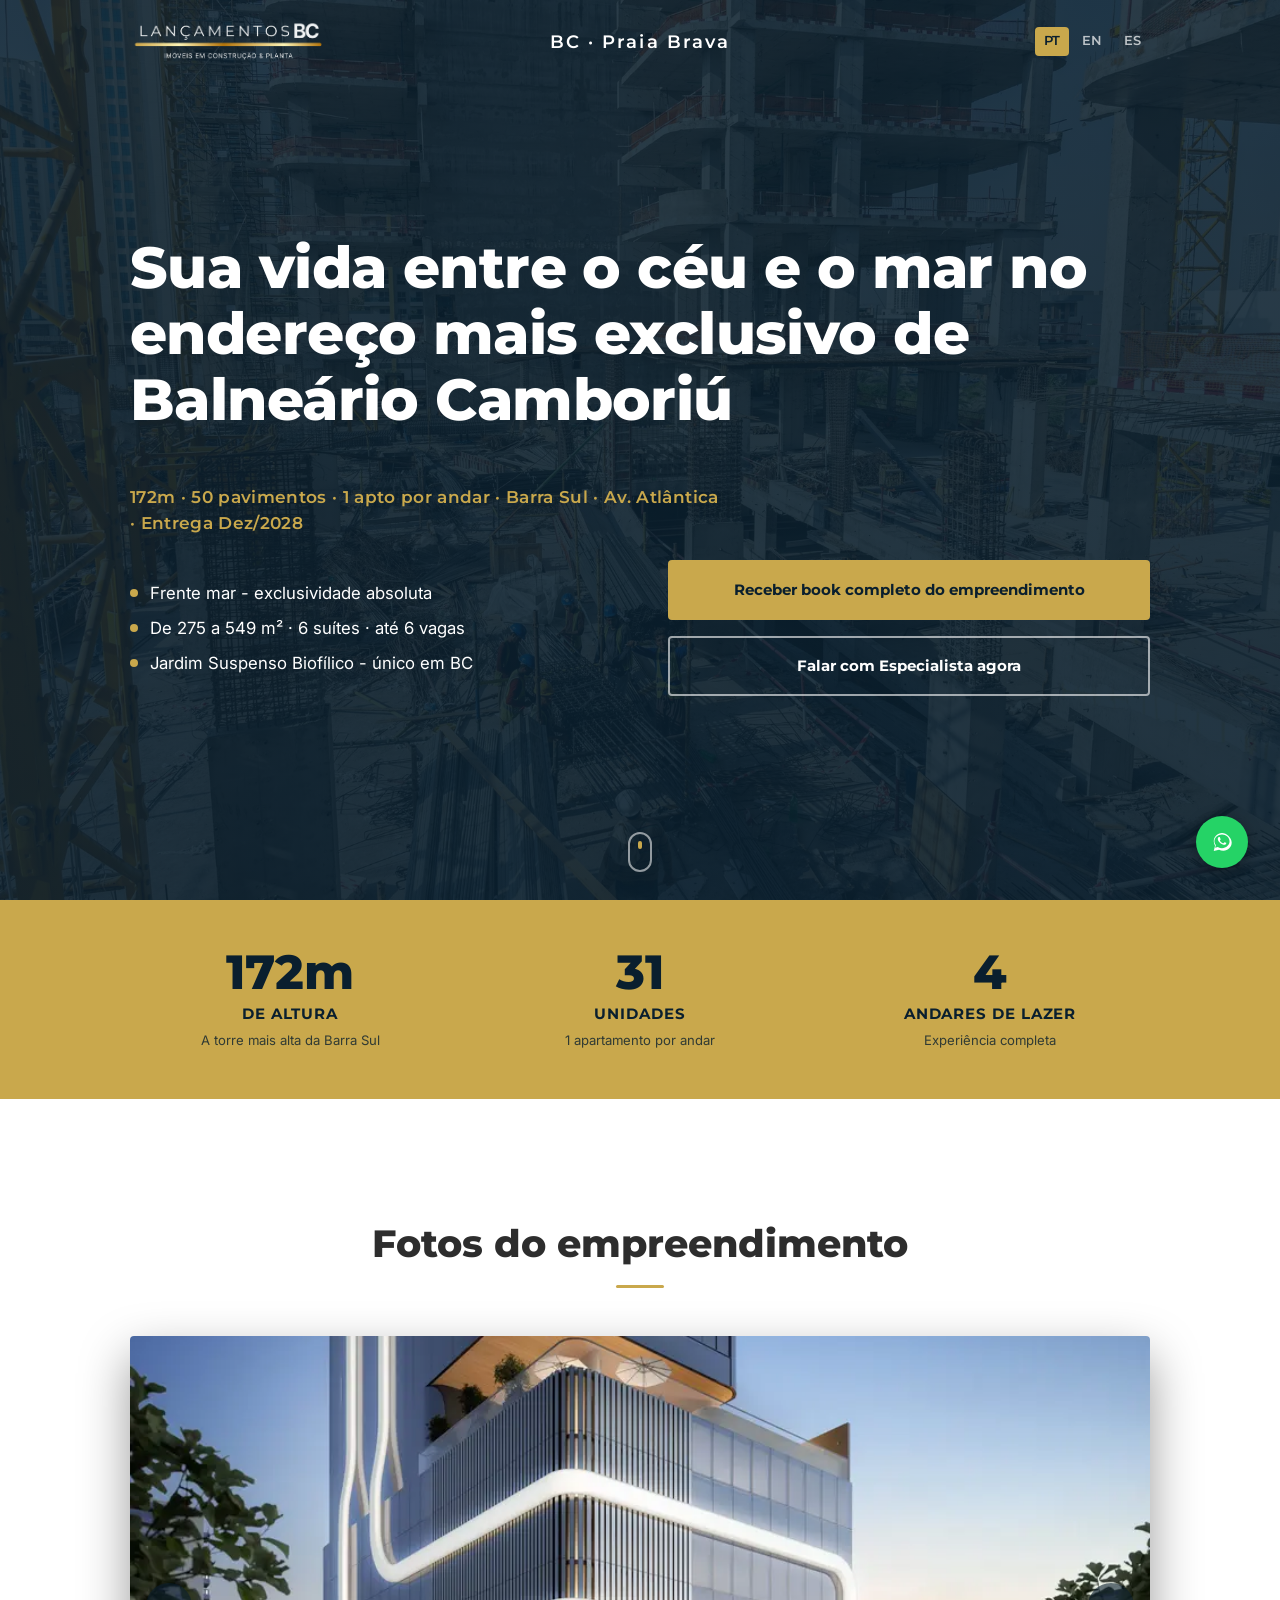
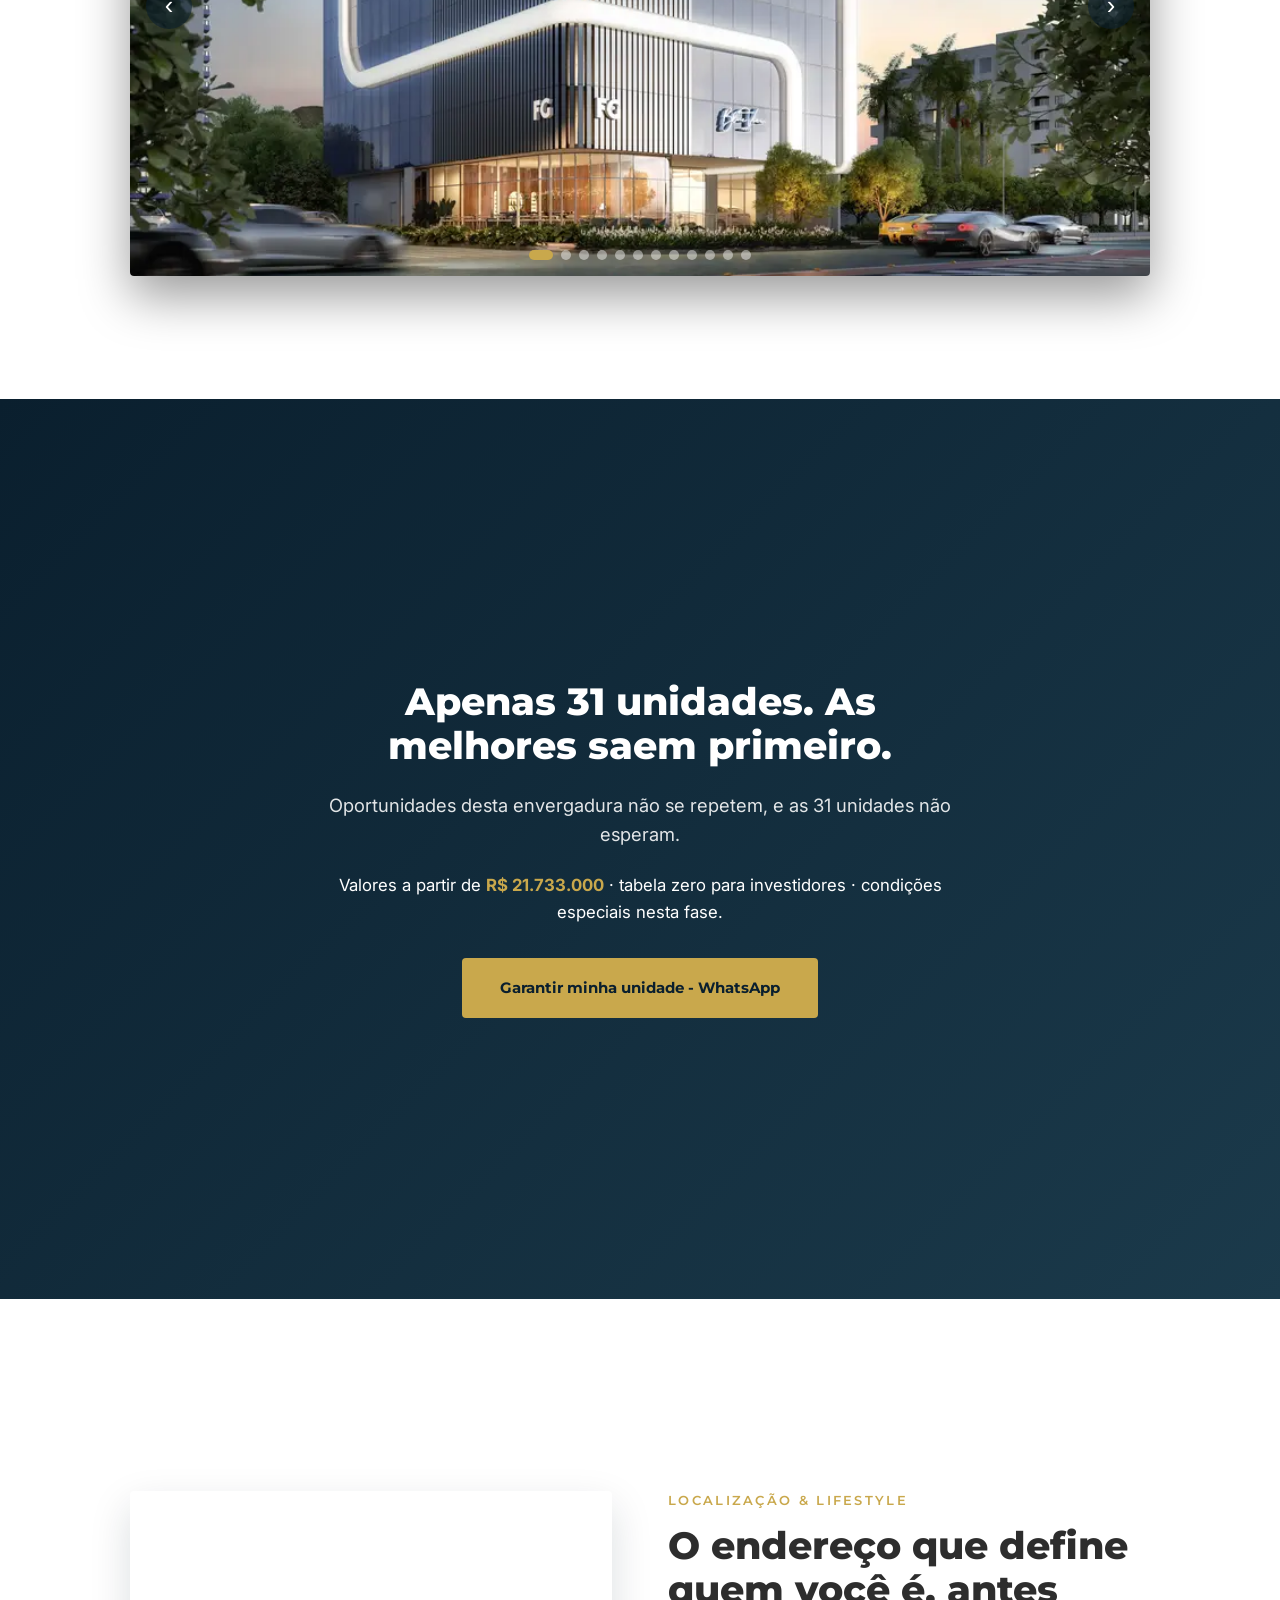
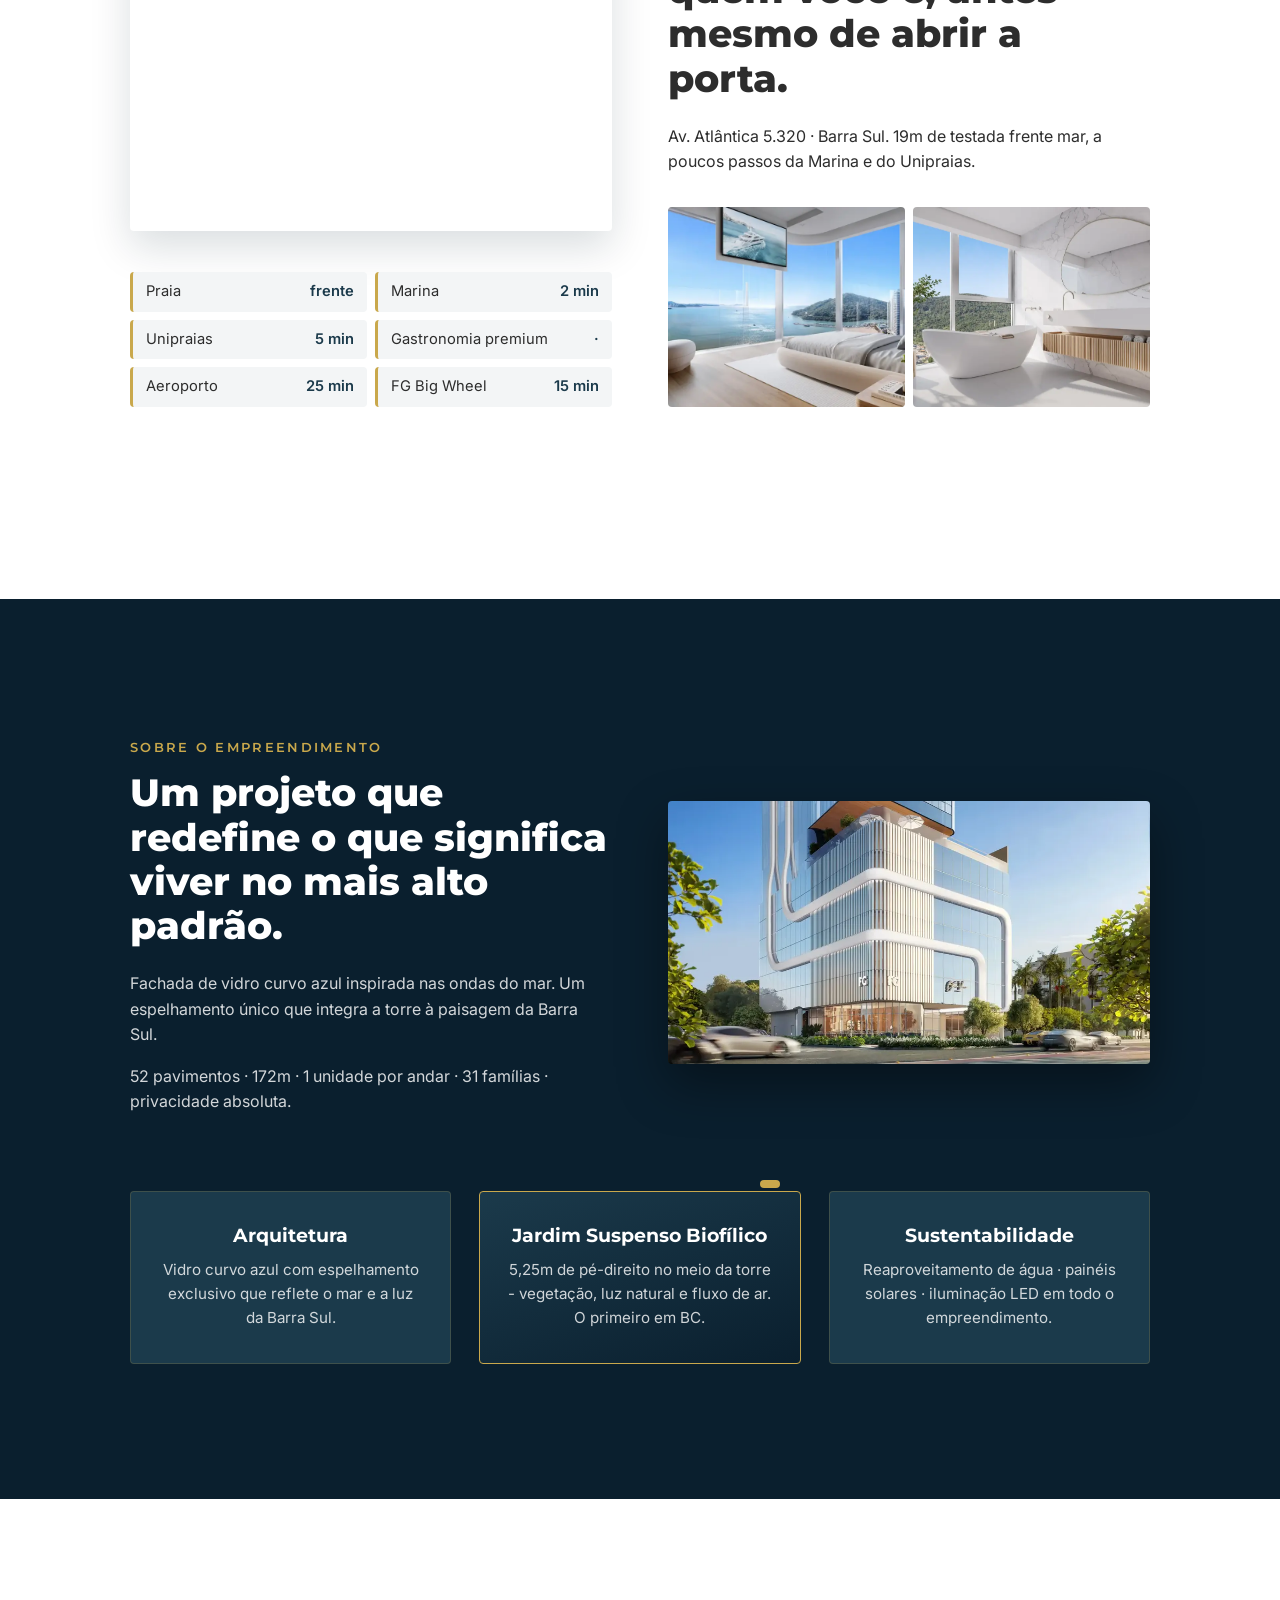
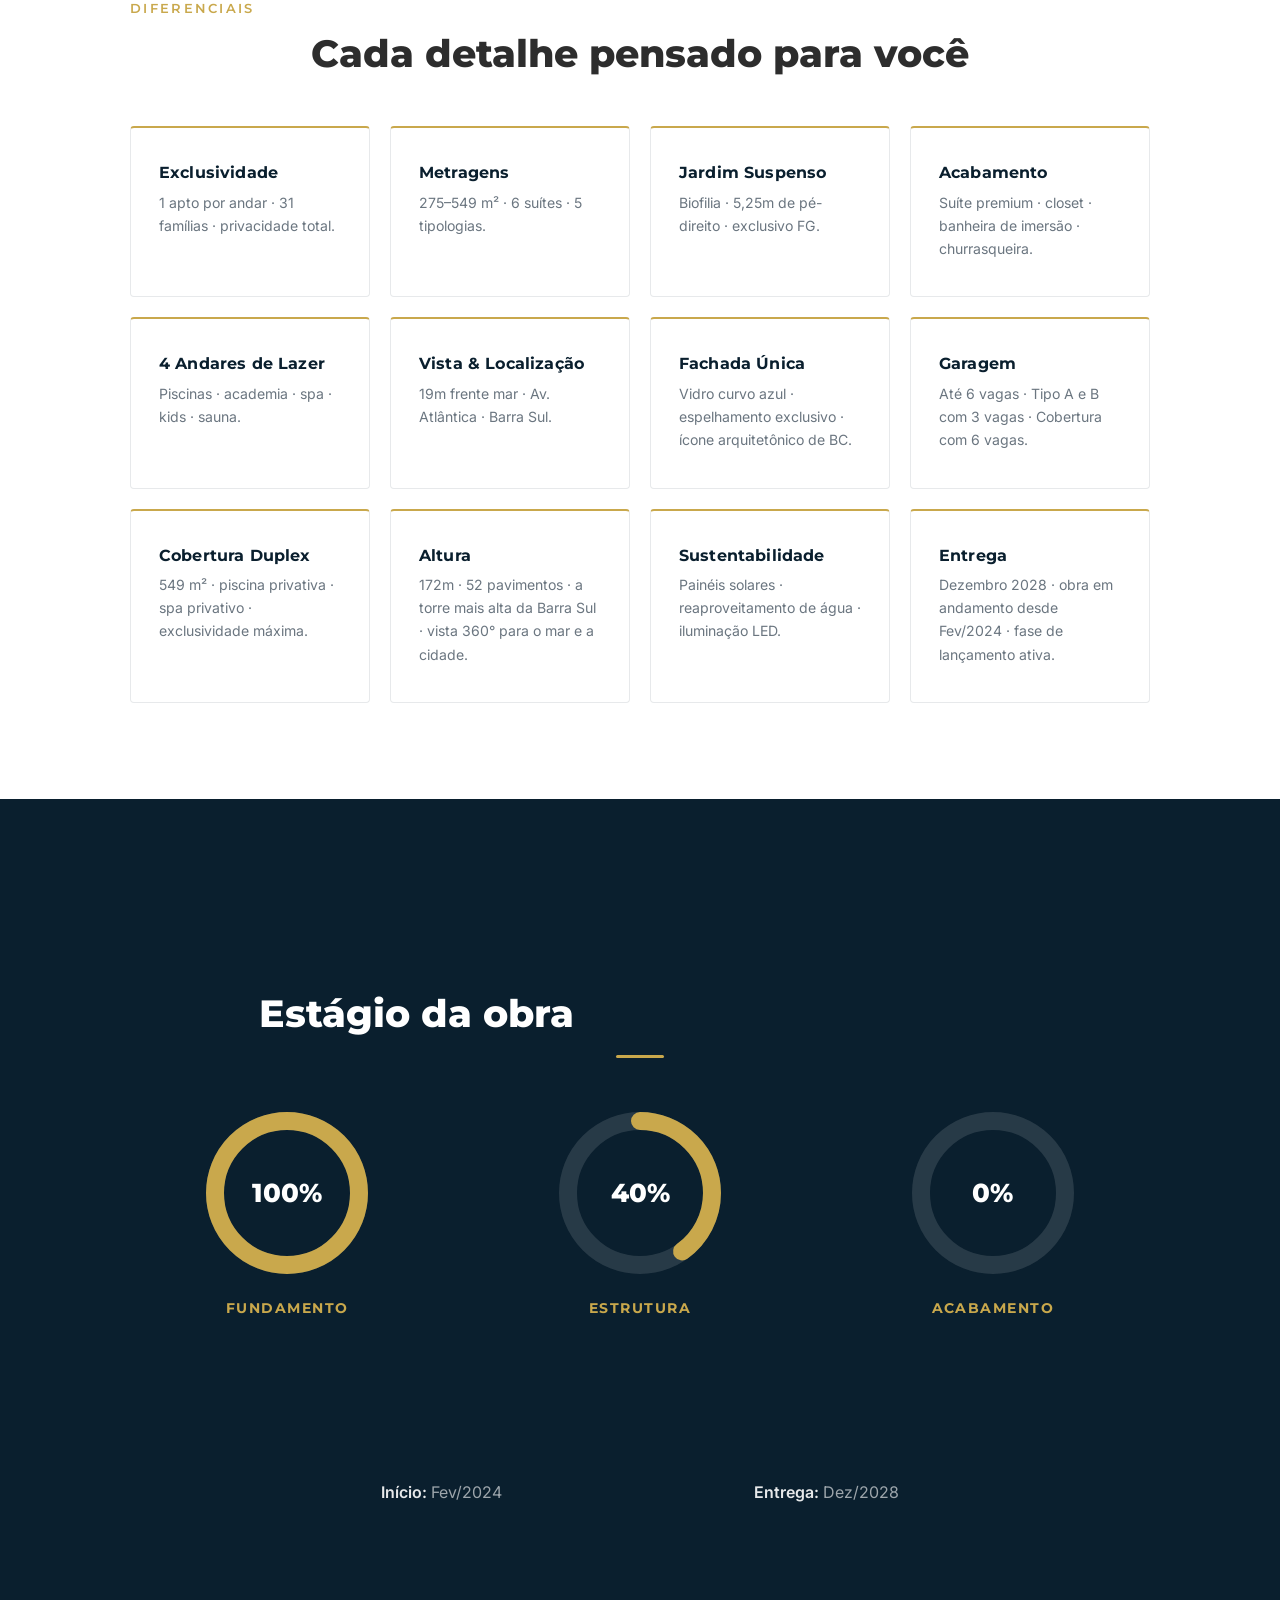
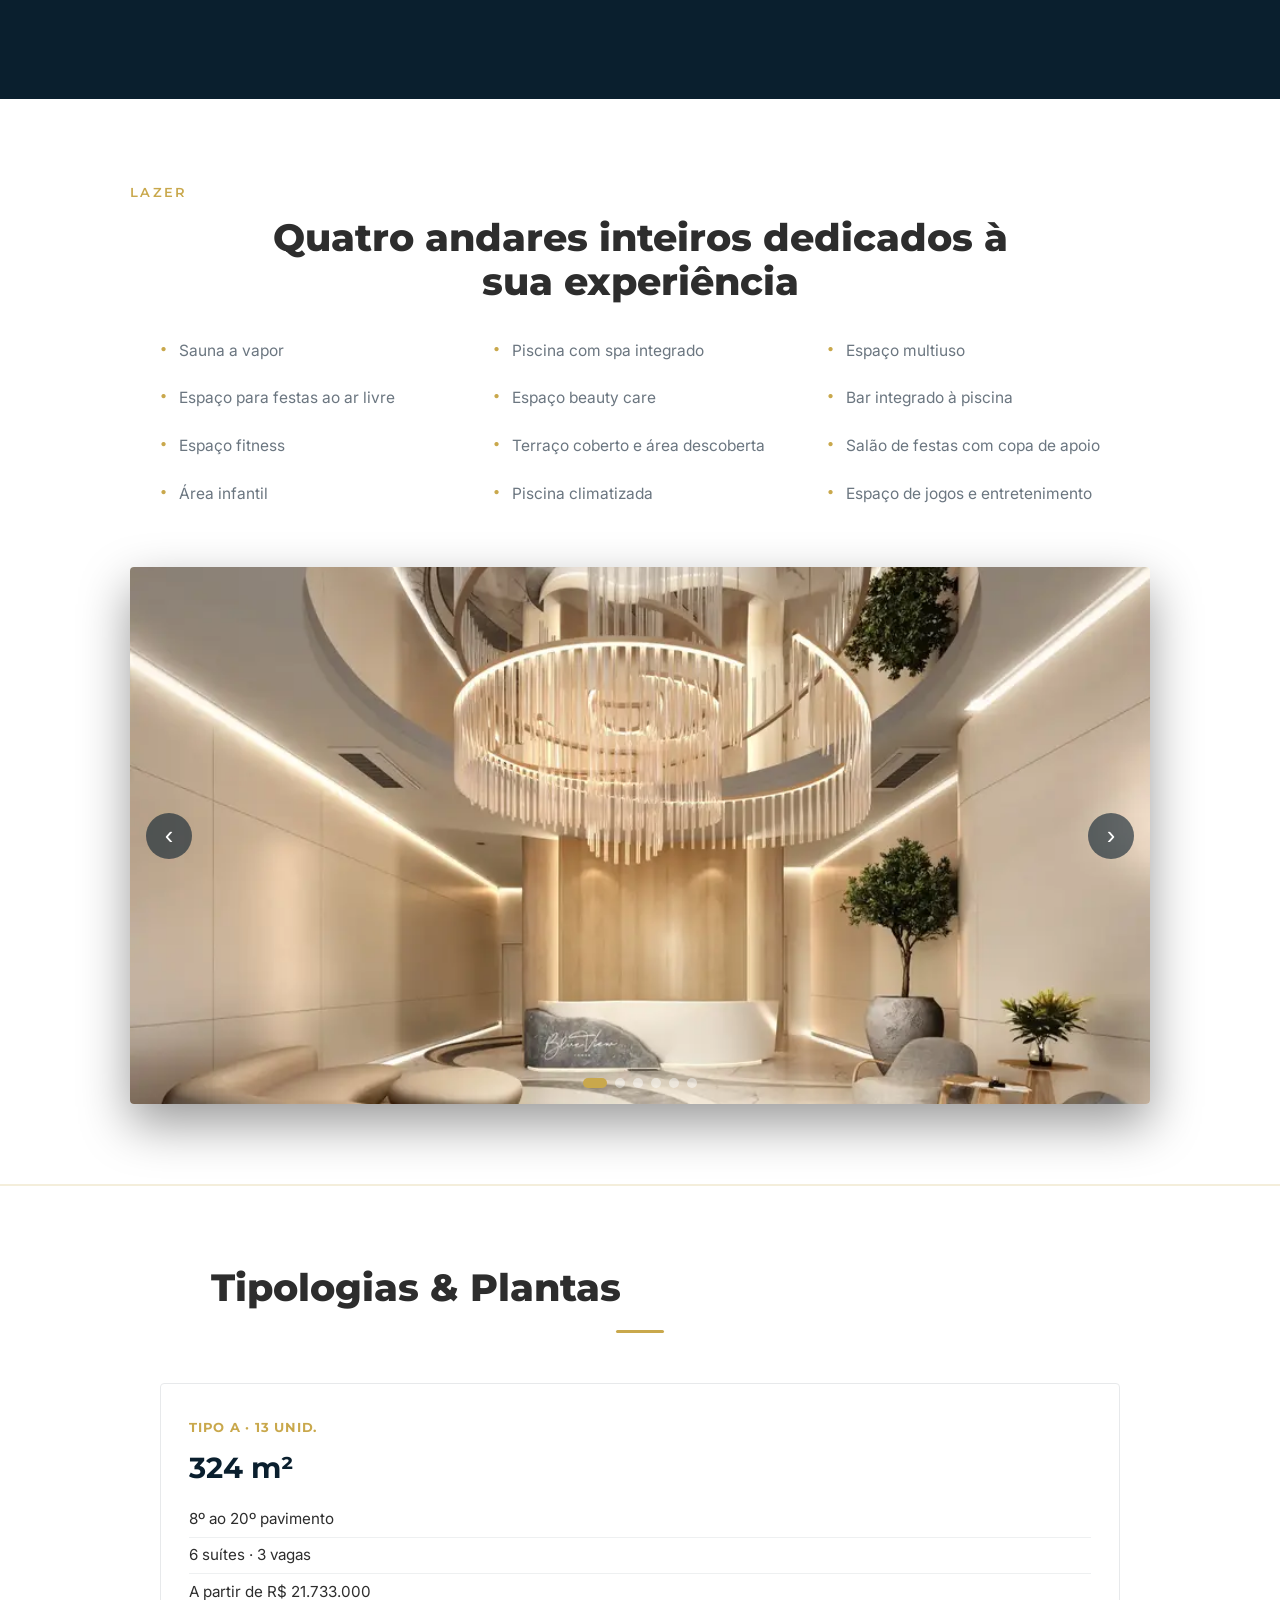
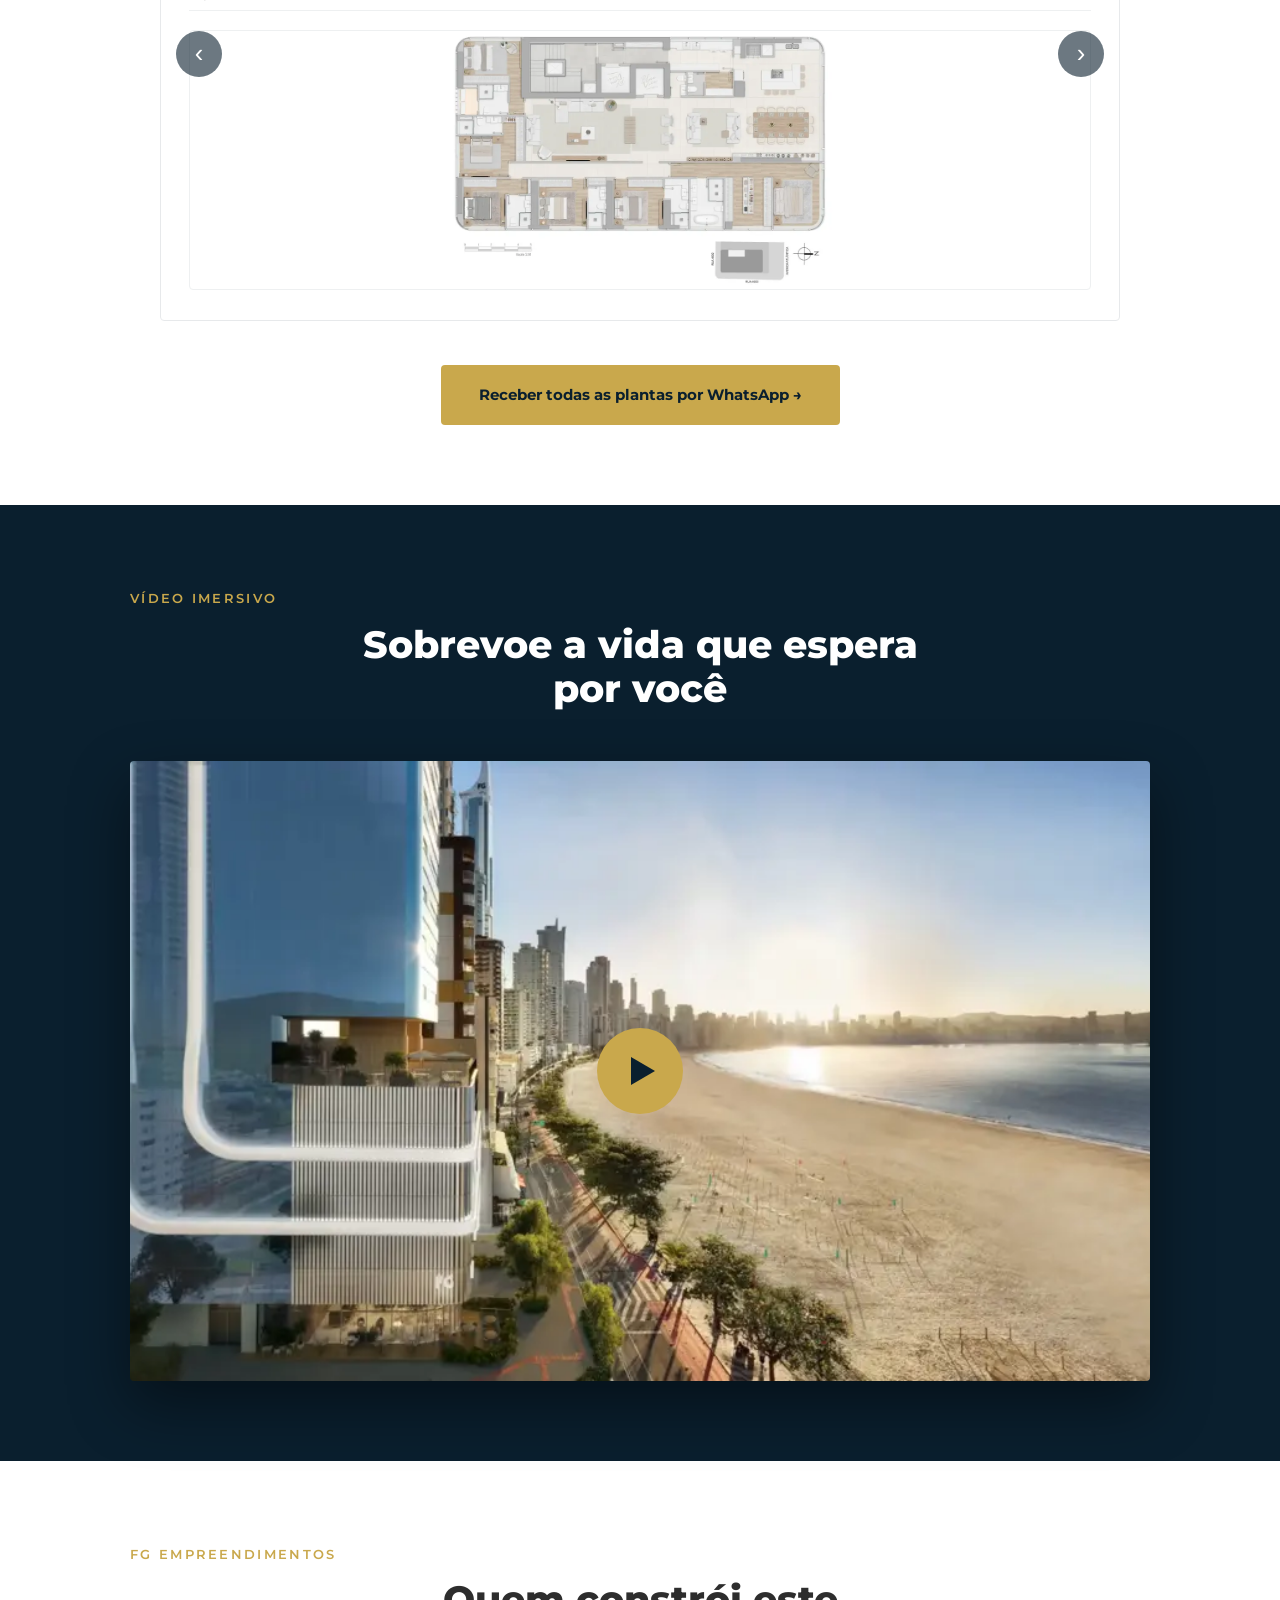
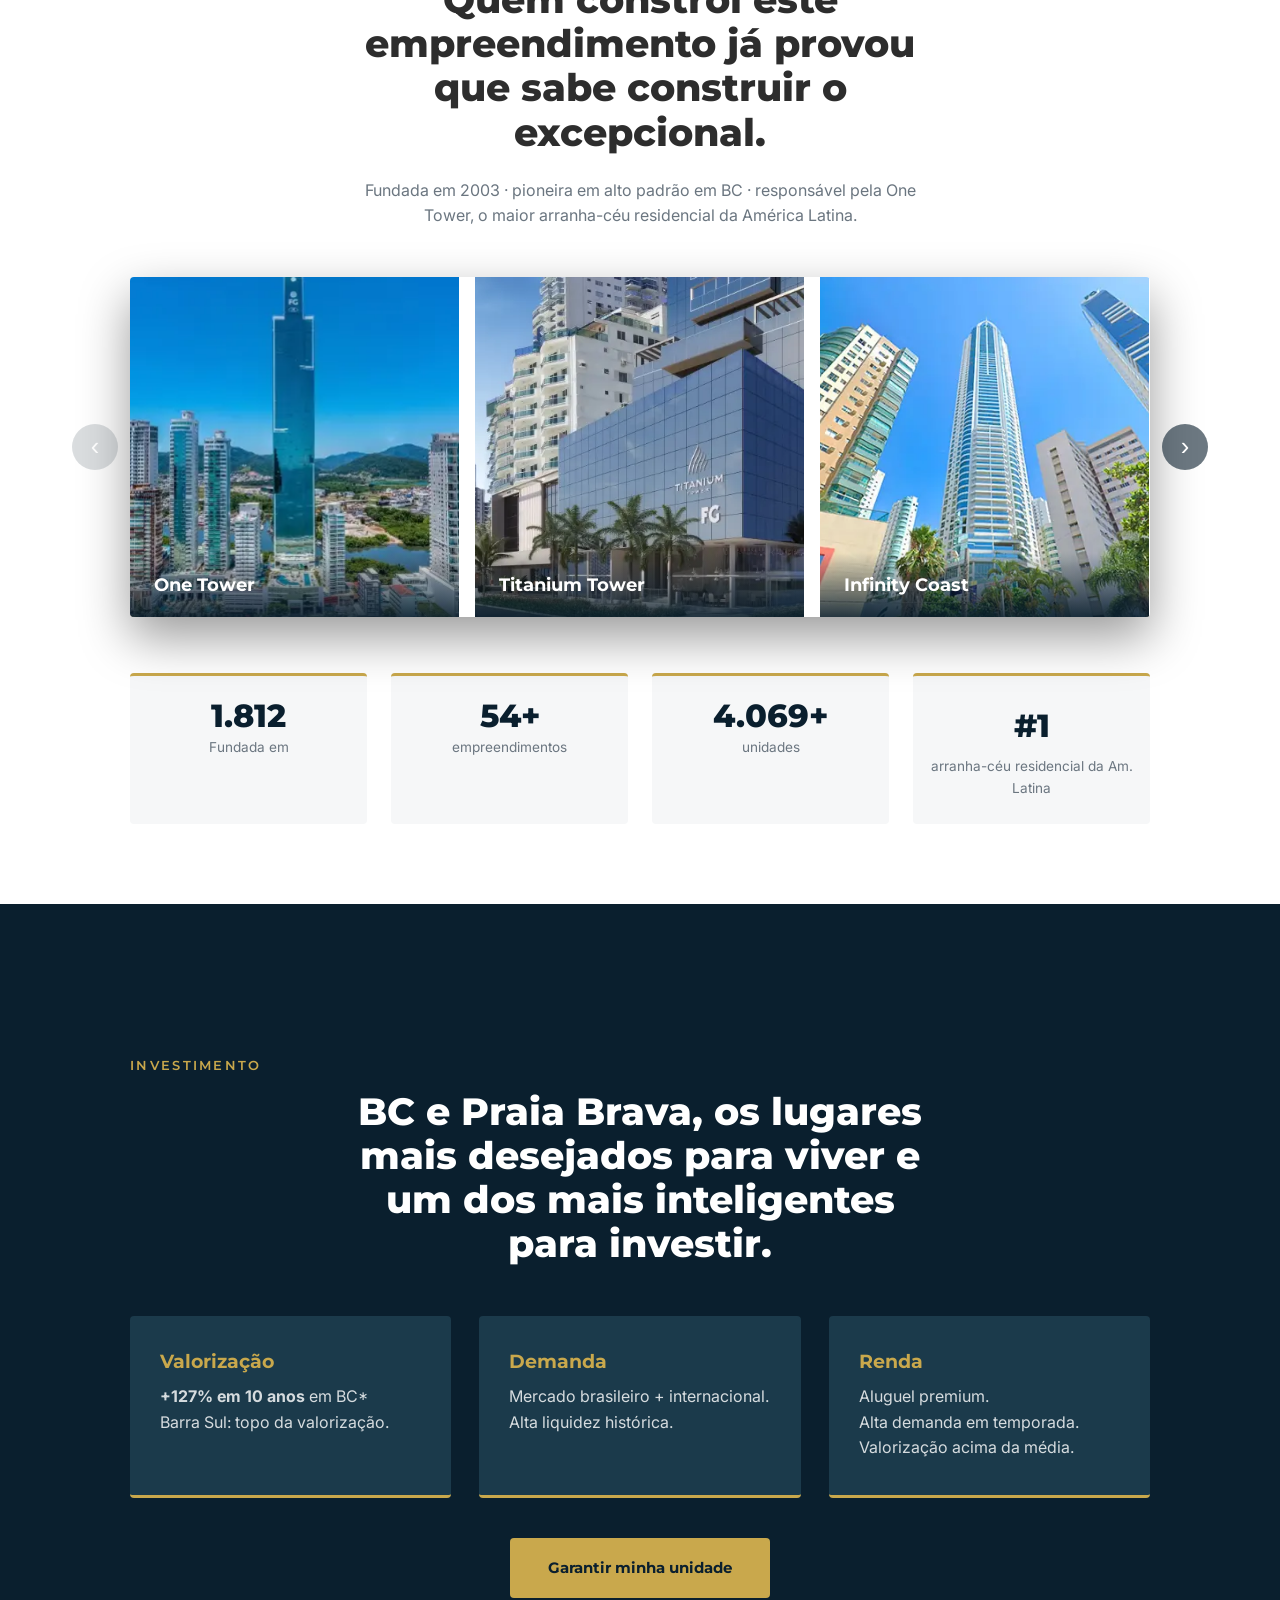
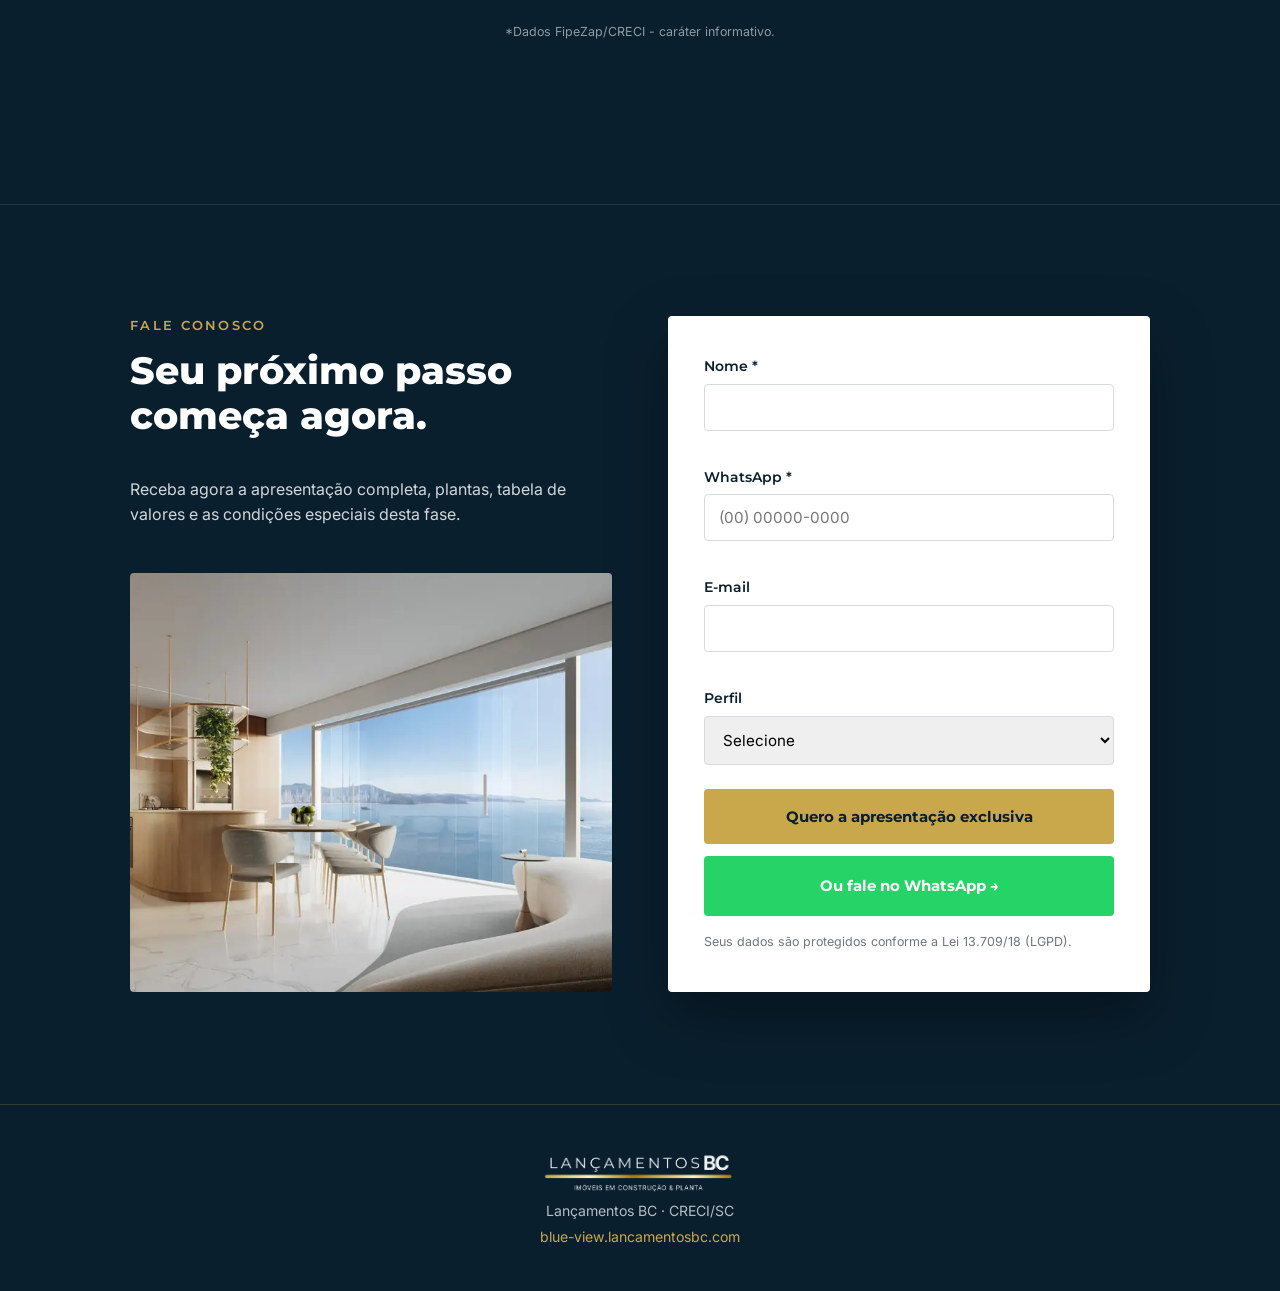
==== commit 8d2e0a49: "galeria" ====
--- a/index.html
+++ b/index.html
@@ -98,7 +98,33 @@
       </div>
     </div>
   </section>
-
+  <!-- ============ 08 · GALERIA ============ -->
+  <section class="gallery section" id="galeria">
+    <div class="container">
+      <div class="section-header center">
+        <h2 class="section-title center">Fotos do empreendimento</h2>
+      </div>
+      <div class="carousel gallery-carousel" id="galleryCarousel">
+        <div class="carousel-track">
+          <img src="assets/imagens/23_113_35_EMBASAMENTO_NOTURNO_FINAL.webp" alt="Embasamento Noturno" loading="lazy" decoding="async">
+          <img src="assets/imagens/23_113_34_FACHADA_DIURNA_INSERCAO_FINAL_V2.webp" alt="Fachada Diurna" loading="lazy" decoding="async">
+          <img src="assets/imagens/23_113_04_EMBASAMENTO_ESQUINA_FINAL%20(1).webp" alt="Embasamento Esquina" loading="lazy" decoding="async">
+          <img src="assets/imagens/23_113_05_FOTOMONTAGEM_FINAL.webp" alt="Fotomontagem" loading="lazy" decoding="async">
+          <img src="assets/imagens/23_113_23_HALL_ENTRADA_TERREO_FINAL.webp" alt="Hall de Entrada" loading="lazy" decoding="async">
+          <img src="assets/imagens/23_113_15_PISCINA_COBERTA_FINAL.webp" alt="Piscina Coberta" loading="lazy" decoding="async">
+          <img src="assets/imagens/23_113_11_FESTAS_FINAL.webp" alt="Salão de Festas" loading="lazy" decoding="async">
+          <img src="assets/imagens/23_113_16_ACADEMIA_FINAL.webp" alt="Academia" loading="lazy" decoding="async">
+          <img src="assets/imagens/23_113_21_JOGOS_R00.webp" alt="Sala de Jogos" loading="lazy" decoding="async">
+          <img src="assets/imagens/23_113_32_FACHADA_ADICIONAL_FINAL.webp" alt="Fachada Adicional" loading="lazy" decoding="async">
+          <img src="assets/imagens/23_113_01_FACHADA_FINAL%20(1).webp" alt="Fachada" loading="lazy" decoding="async">
+          <img src="assets/imagens/23_113_03_FACHADA_NOTURNA_FINAL.webp" alt="Fachada Noturna" loading="lazy" decoding="async">
+        </div>
+        <button class="carousel-btn prev" aria-label="Anterior">&#8249;</button>
+        <button class="carousel-btn next" aria-label="Próximo">&#8250;</button>
+        <div class="carousel-dots" aria-hidden="true"></div>
+      </div>
+    </div>
+  </section>
   <!-- ============ 03 · URGÊNCIA ============ -->
   <section class="urgency section">
     <div class="container urgency-inner">
@@ -249,10 +275,6 @@
             <span class="donut-pct">100%</span>
           </div>
           <span class="progress-label">Fundamento</span>
-          <div class="progress-dates">
-            <span><em>Início:</em> Fev/2024</span>
-            <span><em>Entrega:</em> Jun/2024</span>
-          </div>
         </div>
         <div class="progress-item">
           <div class="donut-wrap">
@@ -263,10 +285,6 @@
             <span class="donut-pct">40%</span>
           </div>
           <span class="progress-label">Estrutura</span>
-          <div class="progress-dates">
-            <span><em>Início:</em> Jul/2024</span>
-            <span><em>Entrega:</em> Jun/2026</span>
-          </div>
         </div>
         <div class="progress-item">
           <div class="donut-wrap">
@@ -277,11 +295,11 @@
             <span class="donut-pct">0%</span>
           </div>
           <span class="progress-label">Acabamento</span>
-          <div class="progress-dates">
-            <span><em>Início:</em> Jul/2026</span>
-            <span><em>Entrega:</em> Dez/2028</span>
-          </div>
-        </div>
+        </div>
+      </div>
+      <div class="progress-dates-global">
+        <span><em>Início:</em> Fev/2024</span>
+        <span><em>Entrega:</em> Dez/2028</span>
       </div>
     </div>
   </section>
@@ -374,60 +392,6 @@
       <a href="https://wa.me/5547991356151" class="btn btn-primary center-btn">Receber todas as plantas por WhatsApp →</a>
     </div>
   </section>
-
-  <!-- ============ 08 · GALERIA ============ -->
-  <section class="gallery section" id="galeria">
-    <div class="container">
-      <div class="section-header center">
-        <span class="eyebrow">Galeria</span>
-        <h2 class="section-title center">Veja cada detalhe do Blue View Tower</h2>
-      </div>
-      <div class="gallery-grid">
-        <figure class="gallery-item gallery-item--tall">
-          <img src="assets/imagens/23_113_01_FACHADA_FINAL%20(1).webp" alt="Fachada" loading="lazy" decoding="async">
-        </figure>
-        <figure class="gallery-item gallery-item--tall">
-          <img src="assets/imagens/23_113_03_FACHADA_NOTURNA_FINAL.webp" alt="Fachada Noturna" loading="lazy" decoding="async">
-        </figure>
-        <figure class="gallery-item">
-          <img src="assets/imagens/23_113_35_EMBASAMENTO_NOTURNO_FINAL.webp" alt="Embasamento Noturno" loading="lazy" decoding="async">
-        </figure>
-        <figure class="gallery-item">
-          <img src="assets/imagens/23_113_34_FACHADA_DIURNA_INSERCAO_FINAL_V2.webp" alt="Fachada Diurna" loading="lazy" decoding="async">
-        </figure>
-        <figure class="gallery-item hide-mobile">
-          <img src="assets/imagens/23_113_04_EMBASAMENTO_ESQUINA_FINAL%20(1).webp" alt="Embasamento Esquina" loading="lazy" decoding="async">
-        </figure>
-        <figure class="gallery-item gallery-item--wide">
-          <img src="assets/imagens/23_113_05_FOTOMONTAGEM_FINAL.webp" alt="Fotomontagem" loading="lazy" decoding="async">
-        </figure>
-        <figure class="gallery-item">
-          <img src="assets/imagens/23_113_23_HALL_ENTRADA_TERREO_FINAL.webp" alt="Hall de Entrada" loading="lazy" decoding="async">
-        </figure>
-        <figure class="gallery-item">
-          <img src="assets/imagens/23_113_15_PISCINA_COBERTA_FINAL.webp" alt="Piscina Coberta" loading="lazy" decoding="async">
-        </figure>
-        <figure class="gallery-item">
-          <img src="assets/imagens/23_113_11_FESTAS_FINAL.webp" alt="Salão de Festas" loading="lazy" decoding="async">
-        </figure>
-        <figure class="gallery-item">
-          <img src="assets/imagens/23_113_16_ACADEMIA_FINAL.webp" alt="Academia" loading="lazy" decoding="async">
-        </figure>
-        <figure class="gallery-item">
-          <img src="assets/imagens/23_113_21_JOGOS_R00.webp" alt="Sala de Jogos" loading="lazy" decoding="async">
-        </figure>
-        <figure class="gallery-item">
-          <img src="assets/imagens/23_113_32_FACHADA_ADICIONAL_FINAL.webp" alt="Fachada Adicional" loading="lazy" decoding="async">
-        </figure>
-      </div>
-    </div>
-  </section>
-
-  <!-- lightbox -->
-  <div class="gallery-lightbox" id="galleryLightbox" role="dialog" aria-modal="true" aria-label="Imagem ampliada">
-    <button class="gallery-lightbox__close" id="galleryClose" aria-label="Fechar">&times;</button>
-    <img src="" alt="" id="galleryLightboxImg">
-  </div>
 
   <!-- ============ 08 · VÍDEO IMERSIVO ============ -->
   <section class="video section section-dark" id="video">
--- a/style.css
+++ b/style.css
@@ -611,18 +611,16 @@
   text-transform: uppercase;
   color: var(--dourado);
 }
-.progress-dates {
-  display: flex;
-  flex-direction: column;
-  align-items: center;
-  gap: .2rem;
-  font-size: .78rem;
+.progress-dates-global {
+  display: flex;
+  justify-content: space-evenly;
+  margin-top: 10rem;
+  font-size: 1rem;
   color: rgba(255,255,255,.6);
-  line-height: 1.4;
-}
-.progress-dates em {
+}
+.progress-dates-global em {
   font-style: normal;
-  color: rgba(255,255,255,.85);
+  color: rgba(255,255,255,.9);
   font-weight: 600;
 }
 .lazer-title { text-align: center; font-size: 1.4rem; }
@@ -1293,104 +1291,33 @@
 /* ===== GALERIA ===== */
 .gallery {
   content-visibility: auto;
-  contain-intrinsic-size: 0 900px;
-}
-
-.gallery-grid {
-  display: grid;
-  grid-template-columns: repeat(3, 1fr);
-  grid-auto-rows: 280px;
-  gap: 8px;
+  contain-intrinsic-size: 0 600px;
+}
+
+.gallery-carousel {
   margin-top: 2.5rem;
-}
-
-.gallery-item {
-  margin: 0;
+  border-radius: var(--radius);
   overflow: hidden;
-  border-radius: var(--radius);
-  cursor: pointer;
-}
-
-.gallery-item--wide {
-  grid-column: span 2;
-}
-
-.gallery-item--tall {
-  grid-row: span 2;
-}
-
-.gallery-item img {
+  height: 540px;
+}
+
+.gallery-carousel .carousel-track {
+  height: 100%;
+  transition: transform .4s ease;
+}
+
+.gallery-carousel .carousel-track img {
   width: 100%;
   height: 100%;
   object-fit: cover;
+  flex-shrink: 0;
   display: block;
-  transition: transform .45s ease;
-}
-
-.gallery-item:hover img {
-  transform: scale(1.05);
-}
-
-/* lightbox */
-.gallery-lightbox {
-  display: none;
-  position: fixed;
-  inset: 0;
-  background: rgba(10,31,46,.93);
-  z-index: 9000;
-  align-items: center;
-  justify-content: center;
-  padding: 1rem;
-}
-
-.gallery-lightbox.active {
-  display: flex;
-}
-
-.gallery-lightbox img {
-  max-width: 95vw;
-  max-height: 90vh;
-  object-fit: contain;
-  border-radius: var(--radius);
-  box-shadow: 0 8px 48px rgba(0,0,0,.6);
-}
-
-.gallery-lightbox__close {
-  position: absolute;
-  top: 1.25rem;
-  right: 1.5rem;
-  background: none;
-  border: none;
-  color: var(--branco);
-  font-size: 2.5rem;
-  line-height: 1;
-  cursor: pointer;
-  padding: 0;
-  opacity: .8;
-}
-
-.gallery-lightbox__close:hover { opacity: 1; }
+}
 
 @media (max-width: 768px) {
-  .gallery-grid .hide-mobile { display: none; }
-
-  .gallery-grid {
-    grid-template-columns: repeat(2, 1fr);
-    grid-auto-rows: 220px;
-    gap: 6px;
-  }
-  .gallery-item--wide {
-    grid-column: span 2;
-  }
+  .gallery-carousel { height: 320px; }
 }
 
 @media (max-width: 480px) {
-  .gallery-grid {
-    grid-template-columns: 1fr;
-    grid-auto-rows: 200px;
-    gap: 6px;
-  }
-  .gallery-item--wide {
-    grid-column: span 1;
-  }
+  .gallery-carousel { height: 240px; }
 }
--- a/style.css
+++ b/style.css
@@ -611,18 +611,16 @@
   text-transform: uppercase;
   color: var(--dourado);
 }
-.progress-dates {
-  display: flex;
-  flex-direction: column;
-  align-items: center;
-  gap: .2rem;
-  font-size: .78rem;
+.progress-dates-global {
+  display: flex;
+  justify-content: space-evenly;
+  margin-top: 10rem;
+  font-size: 1rem;
   color: rgba(255,255,255,.6);
-  line-height: 1.4;
-}
-.progress-dates em {
+}
+.progress-dates-global em {
   font-style: normal;
-  color: rgba(255,255,255,.85);
+  color: rgba(255,255,255,.9);
   font-weight: 600;
 }
 .lazer-title { text-align: center; font-size: 1.4rem; }
@@ -1293,104 +1291,33 @@
 /* ===== GALERIA ===== */
 .gallery {
   content-visibility: auto;
-  contain-intrinsic-size: 0 900px;
-}
-
-.gallery-grid {
-  display: grid;
-  grid-template-columns: repeat(3, 1fr);
-  grid-auto-rows: 280px;
-  gap: 8px;
+  contain-intrinsic-size: 0 600px;
+}
+
+.gallery-carousel {
   margin-top: 2.5rem;
-}
-
-.gallery-item {
-  margin: 0;
+  border-radius: var(--radius);
   overflow: hidden;
-  border-radius: var(--radius);
-  cursor: pointer;
-}
-
-.gallery-item--wide {
-  grid-column: span 2;
-}
-
-.gallery-item--tall {
-  grid-row: span 2;
-}
-
-.gallery-item img {
+  height: 540px;
+}
+
+.gallery-carousel .carousel-track {
+  height: 100%;
+  transition: transform .4s ease;
+}
+
+.gallery-carousel .carousel-track img {
   width: 100%;
   height: 100%;
   object-fit: cover;
+  flex-shrink: 0;
   display: block;
-  transition: transform .45s ease;
-}
-
-.gallery-item:hover img {
-  transform: scale(1.05);
-}
-
-/* lightbox */
-.gallery-lightbox {
-  display: none;
-  position: fixed;
-  inset: 0;
-  background: rgba(10,31,46,.93);
-  z-index: 9000;
-  align-items: center;
-  justify-content: center;
-  padding: 1rem;
-}
-
-.gallery-lightbox.active {
-  display: flex;
-}
-
-.gallery-lightbox img {
-  max-width: 95vw;
-  max-height: 90vh;
-  object-fit: contain;
-  border-radius: var(--radius);
-  box-shadow: 0 8px 48px rgba(0,0,0,.6);
-}
-
-.gallery-lightbox__close {
-  position: absolute;
-  top: 1.25rem;
-  right: 1.5rem;
-  background: none;
-  border: none;
-  color: var(--branco);
-  font-size: 2.5rem;
-  line-height: 1;
-  cursor: pointer;
-  padding: 0;
-  opacity: .8;
-}
-
-.gallery-lightbox__close:hover { opacity: 1; }
+}
 
 @media (max-width: 768px) {
-  .gallery-grid .hide-mobile { display: none; }
-
-  .gallery-grid {
-    grid-template-columns: repeat(2, 1fr);
-    grid-auto-rows: 220px;
-    gap: 6px;
-  }
-  .gallery-item--wide {
-    grid-column: span 2;
-  }
+  .gallery-carousel { height: 320px; }
 }
 
 @media (max-width: 480px) {
-  .gallery-grid {
-    grid-template-columns: 1fr;
-    grid-auto-rows: 200px;
-    gap: 6px;
-  }
-  .gallery-item--wide {
-    grid-column: span 1;
-  }
+  .gallery-carousel { height: 240px; }
 }
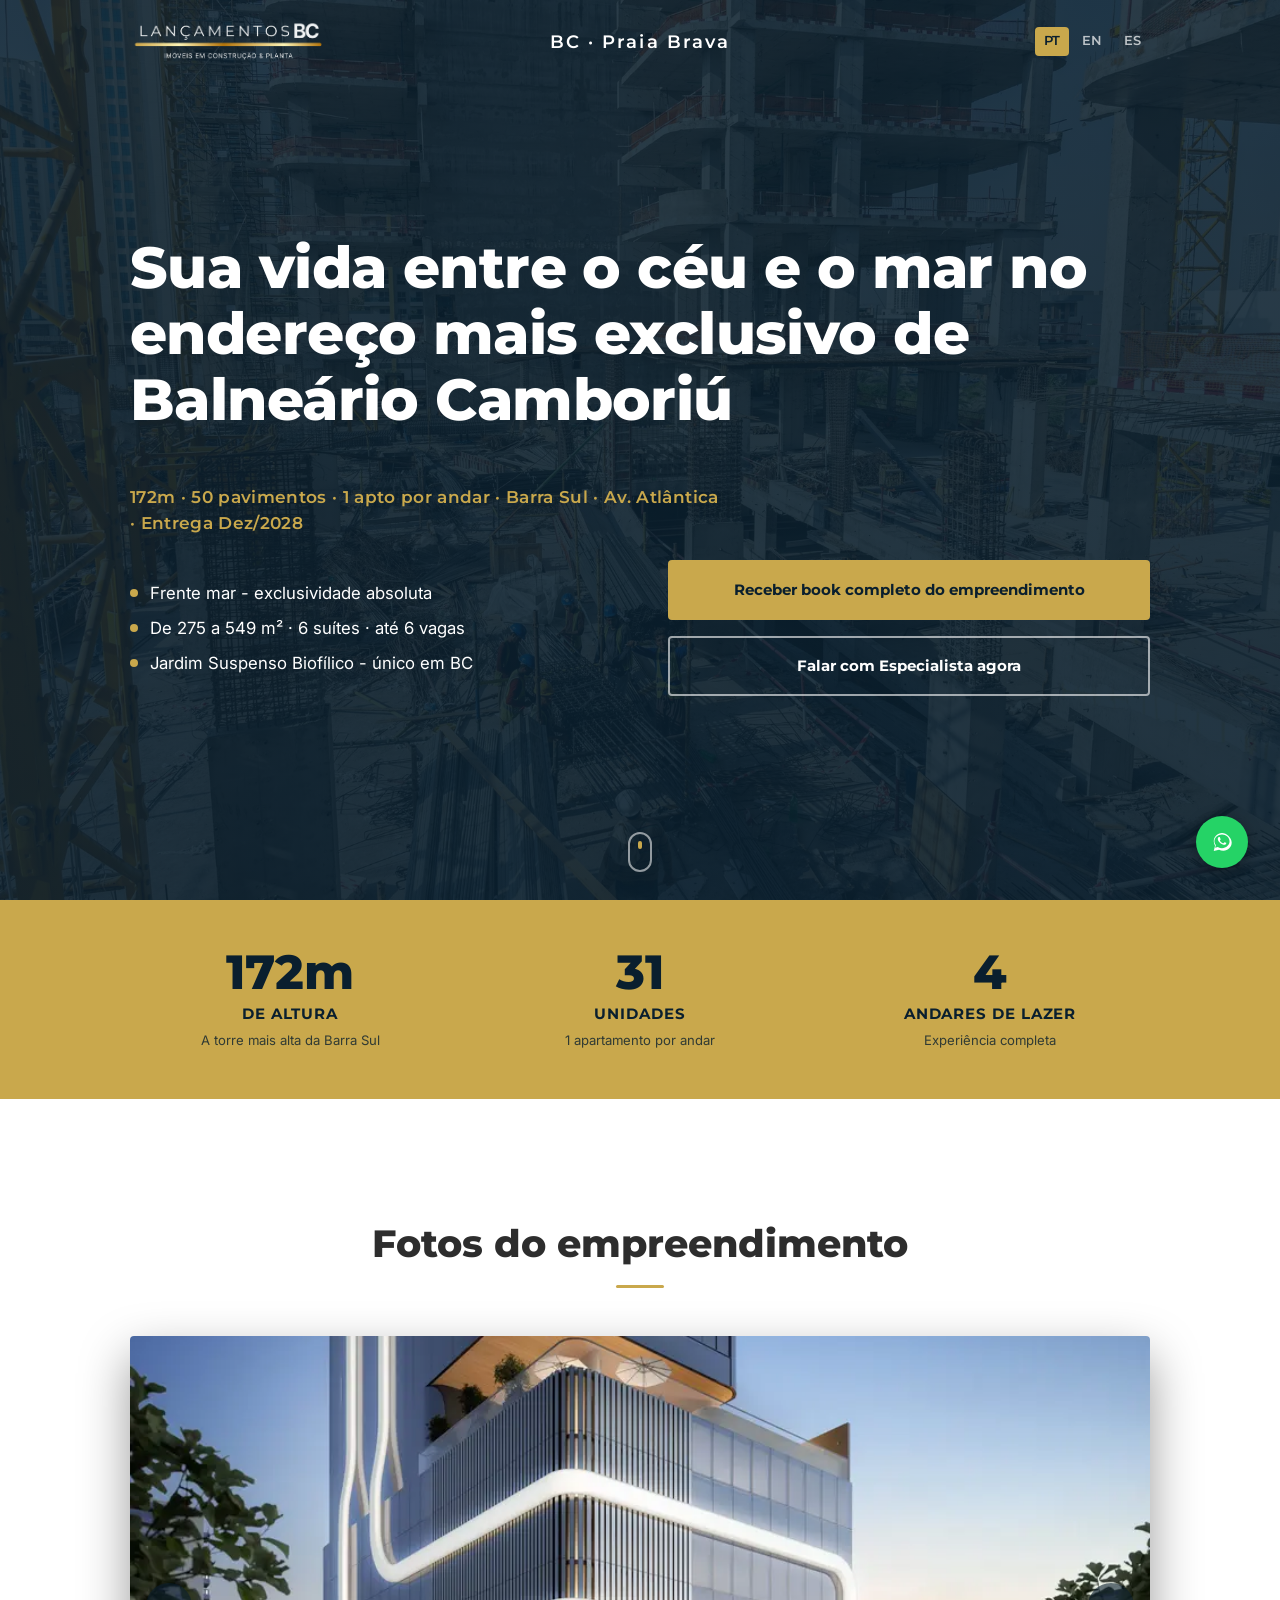
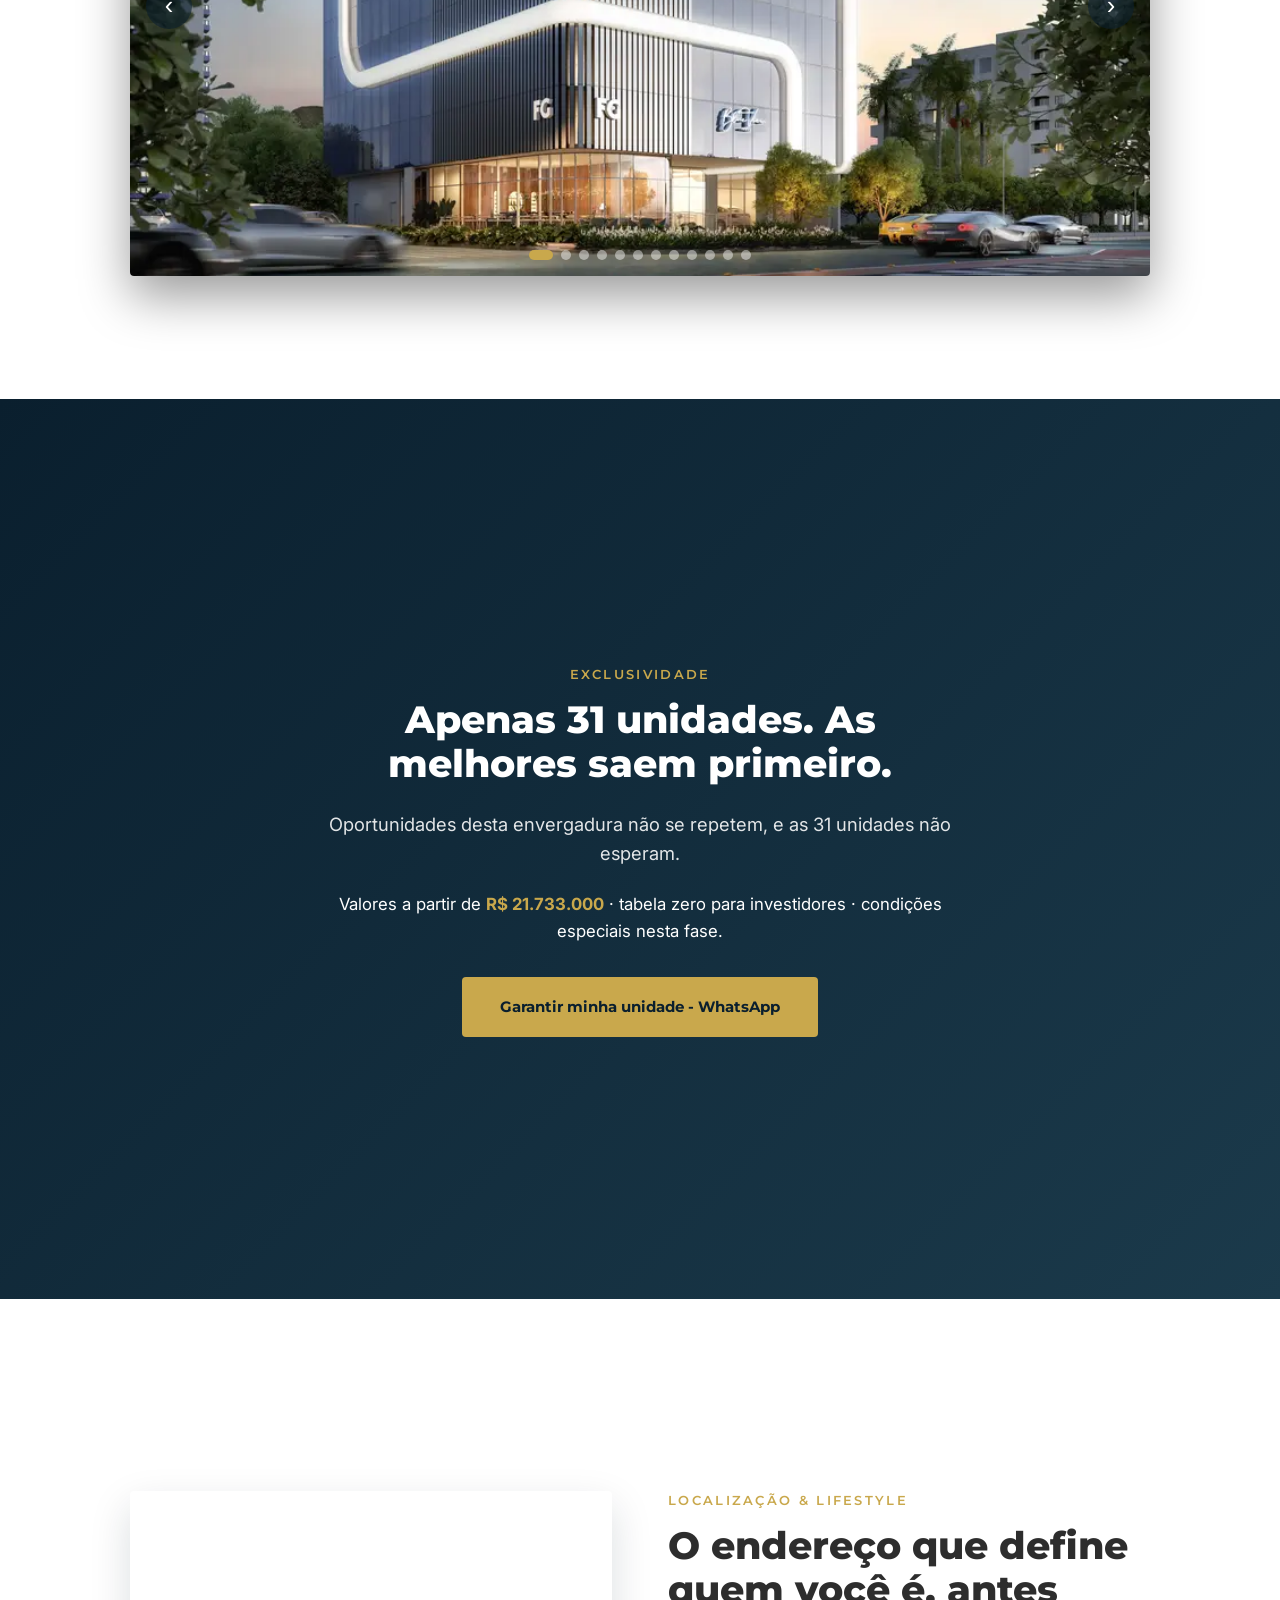
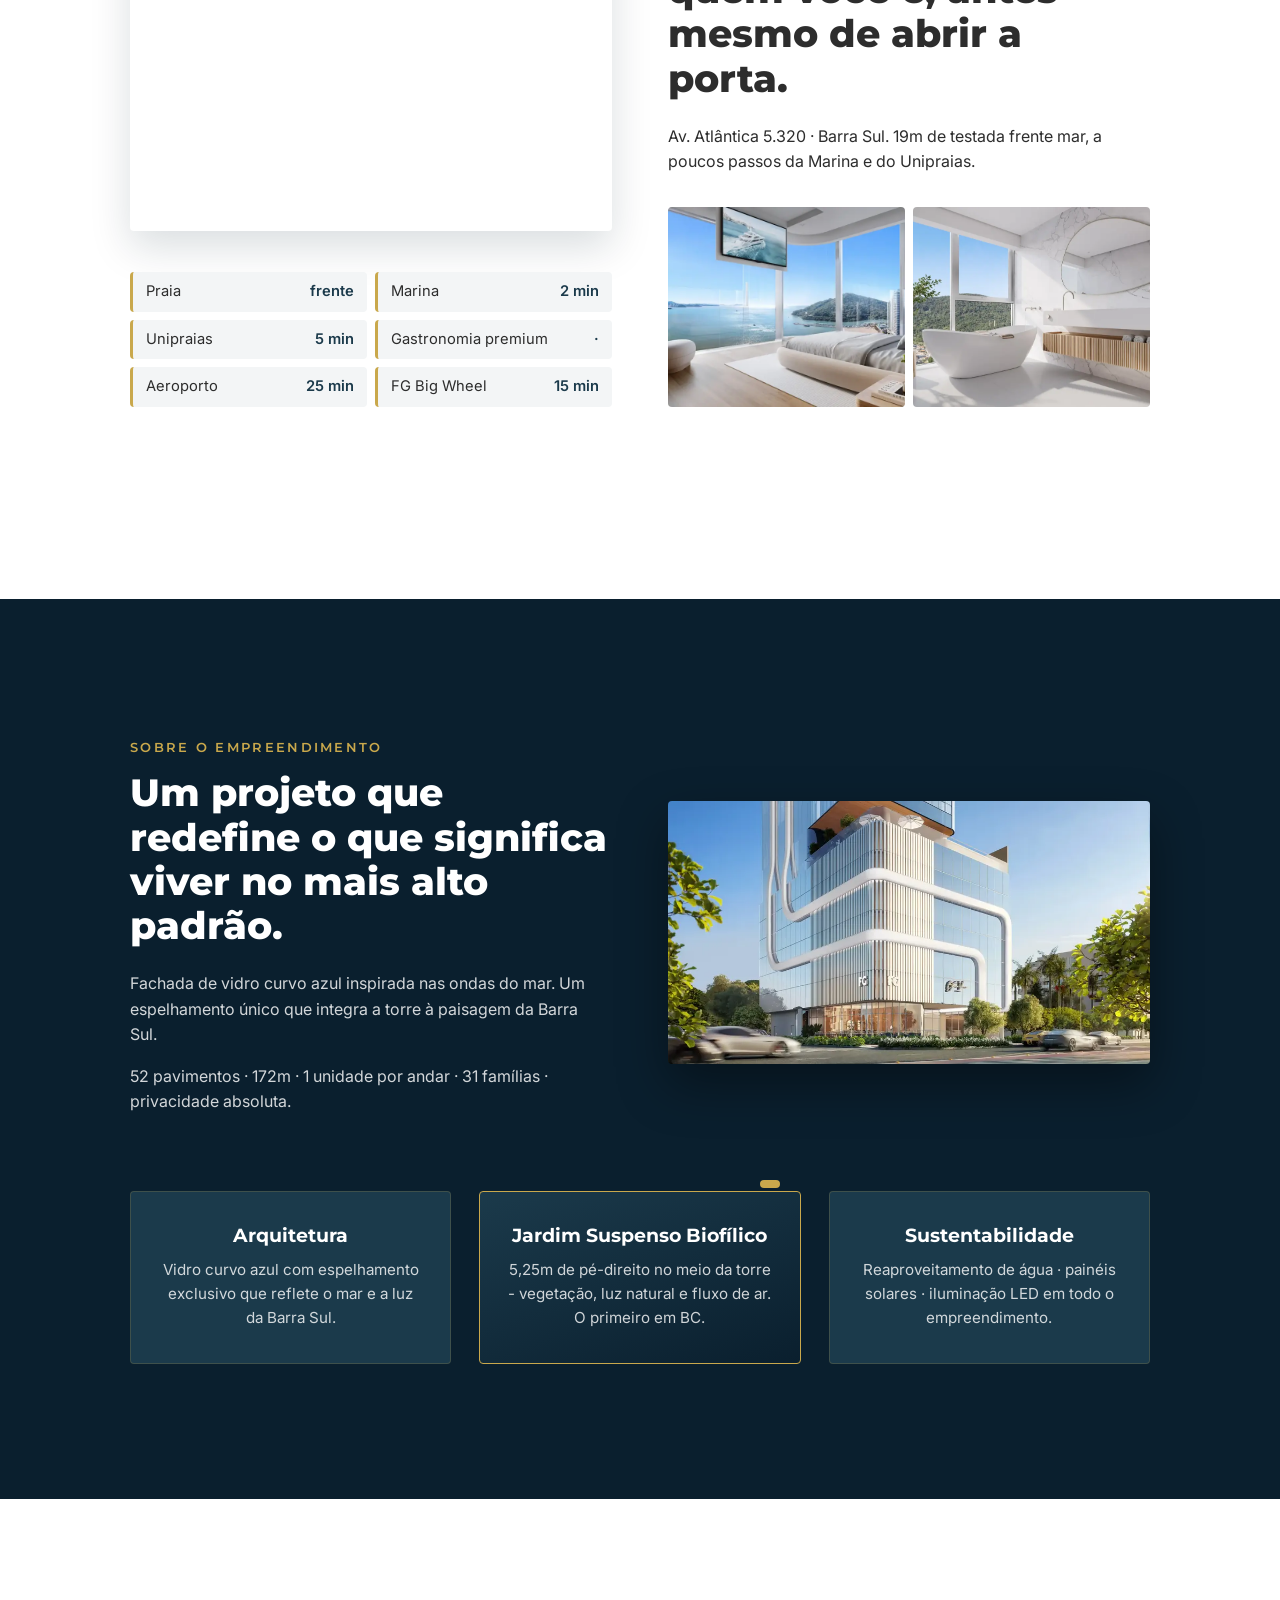
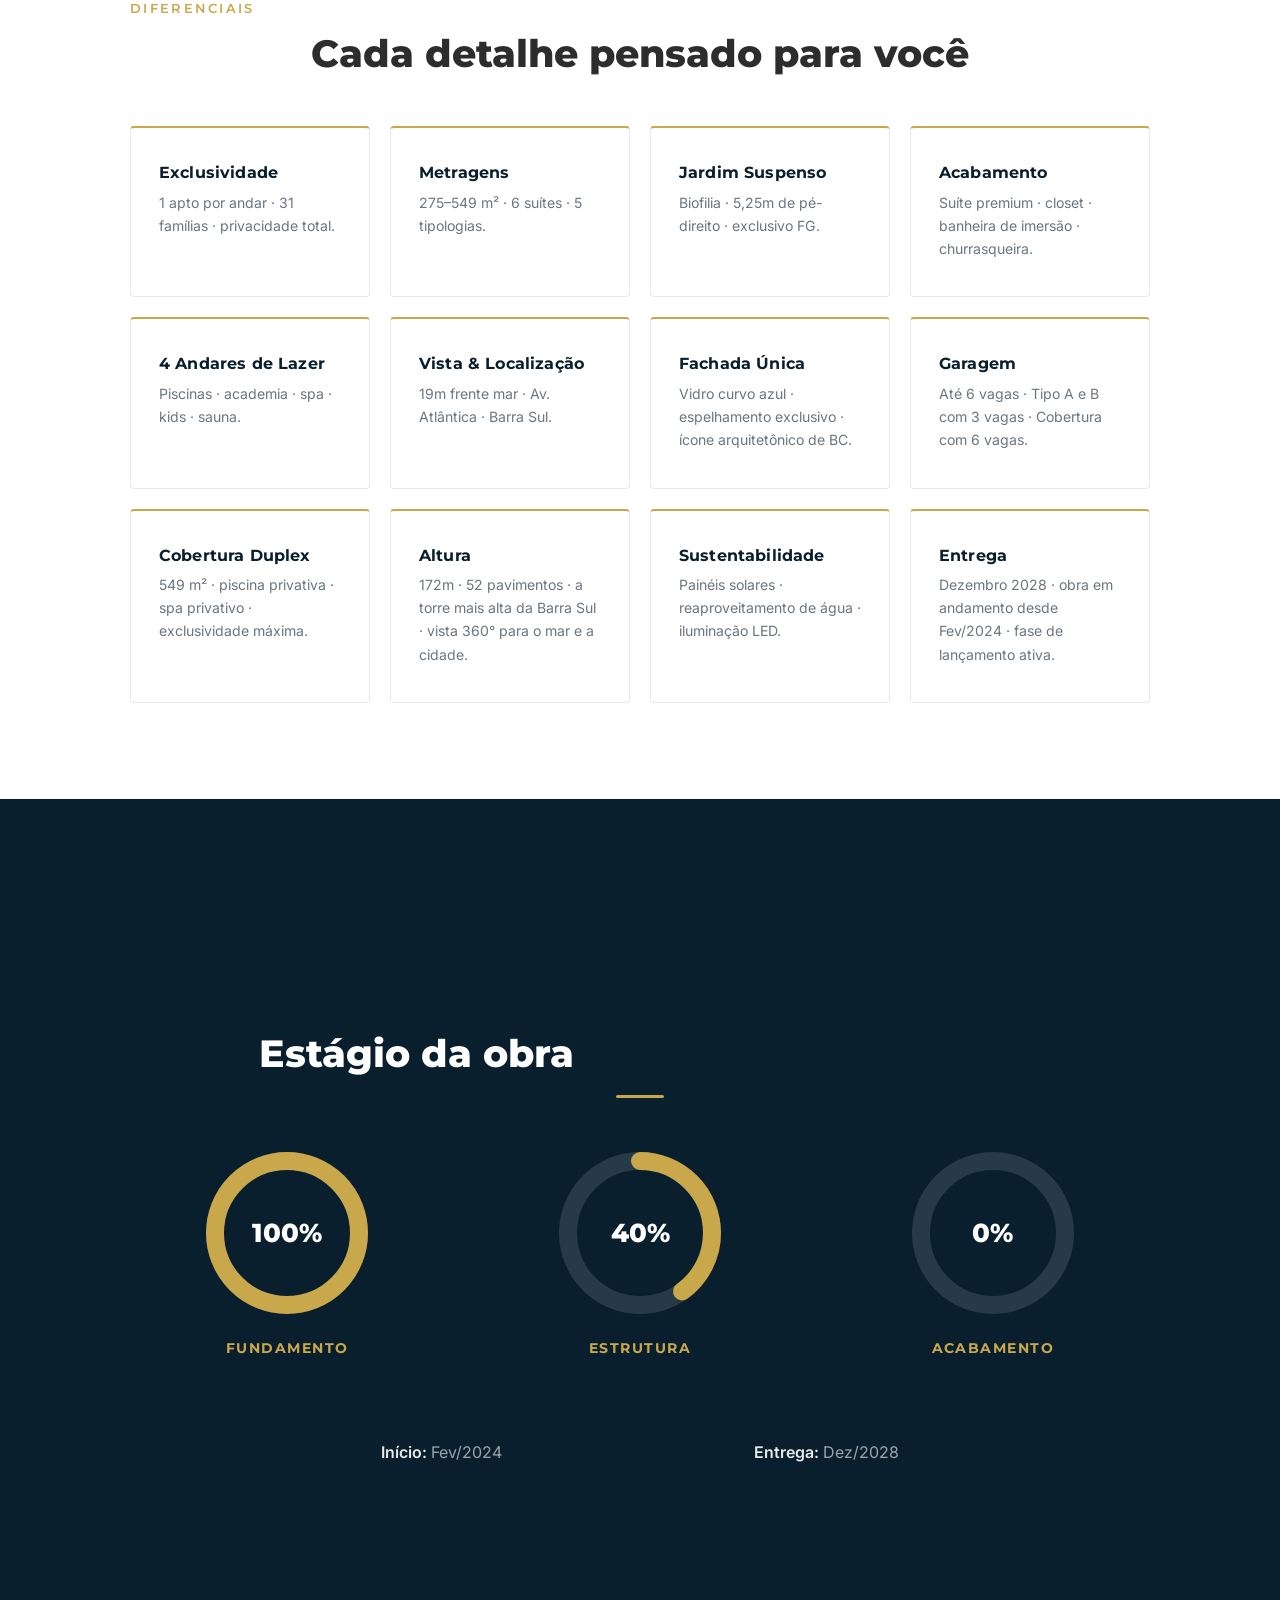
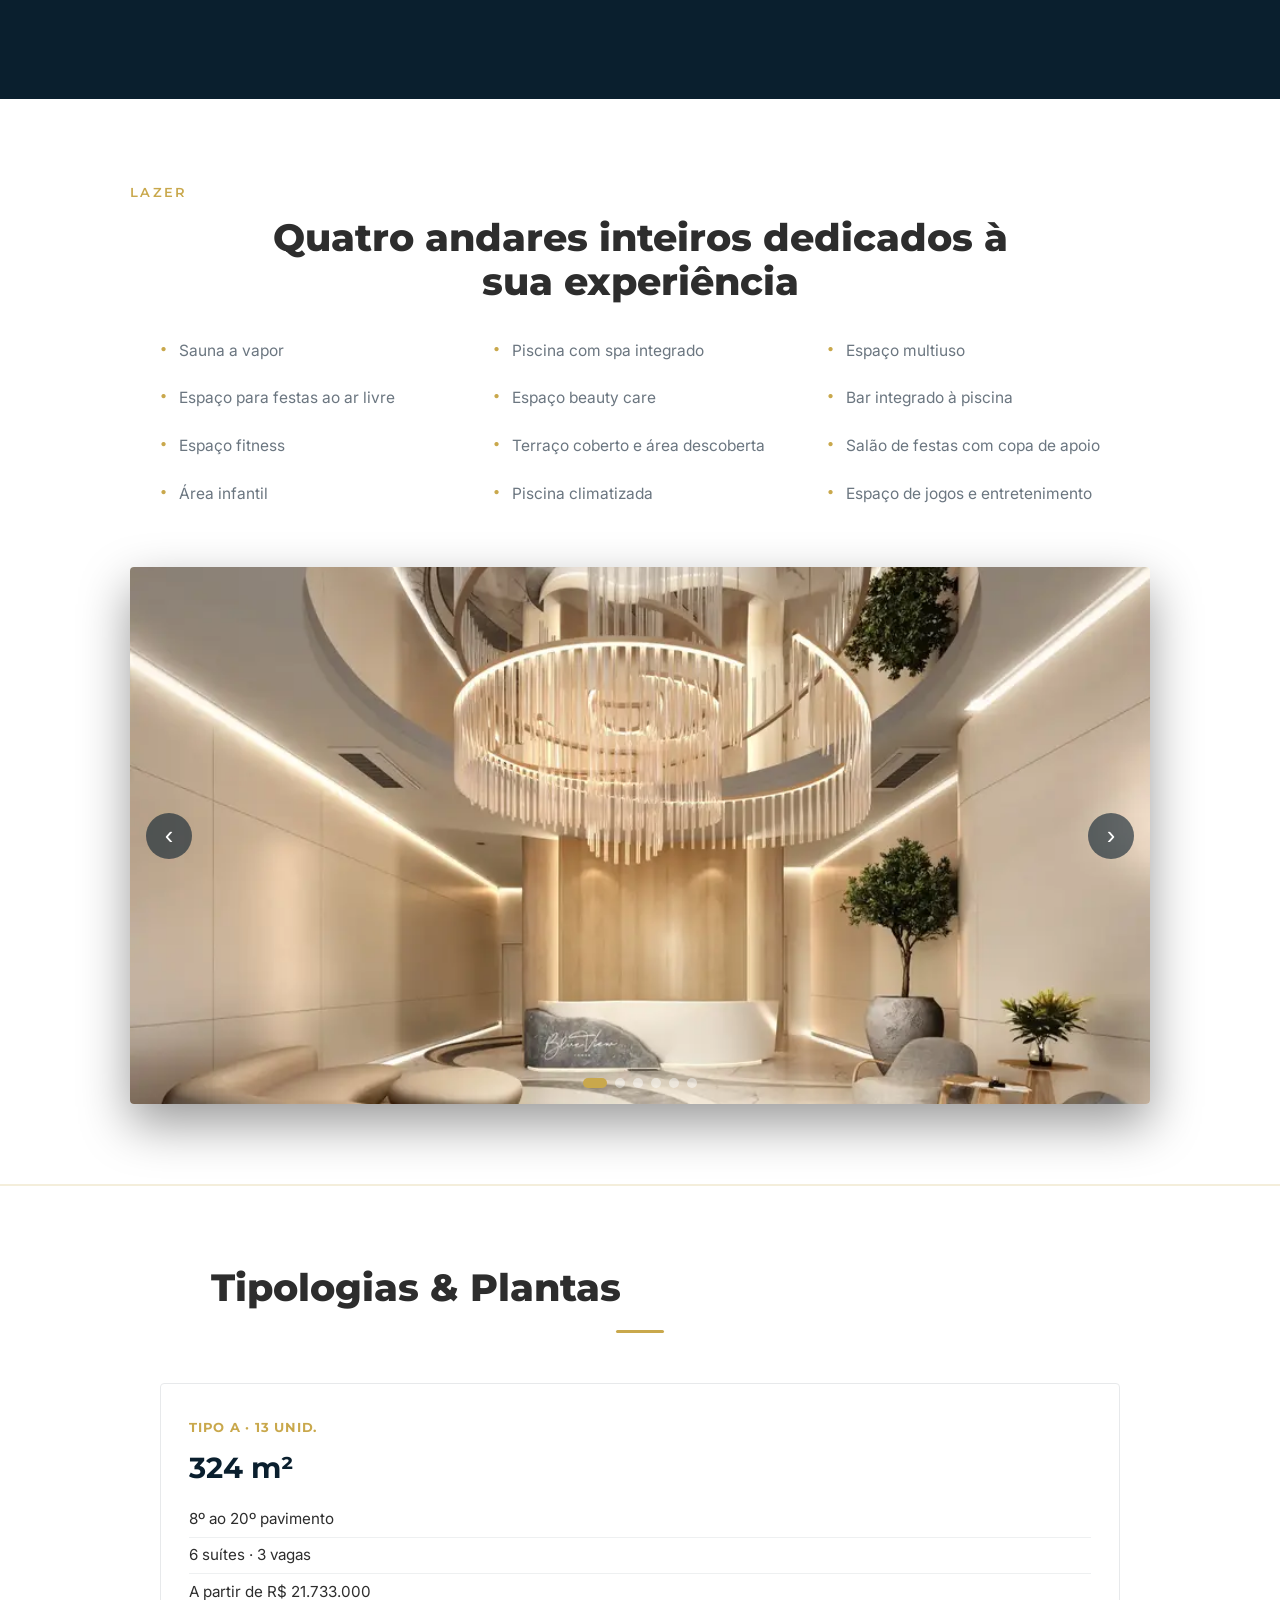
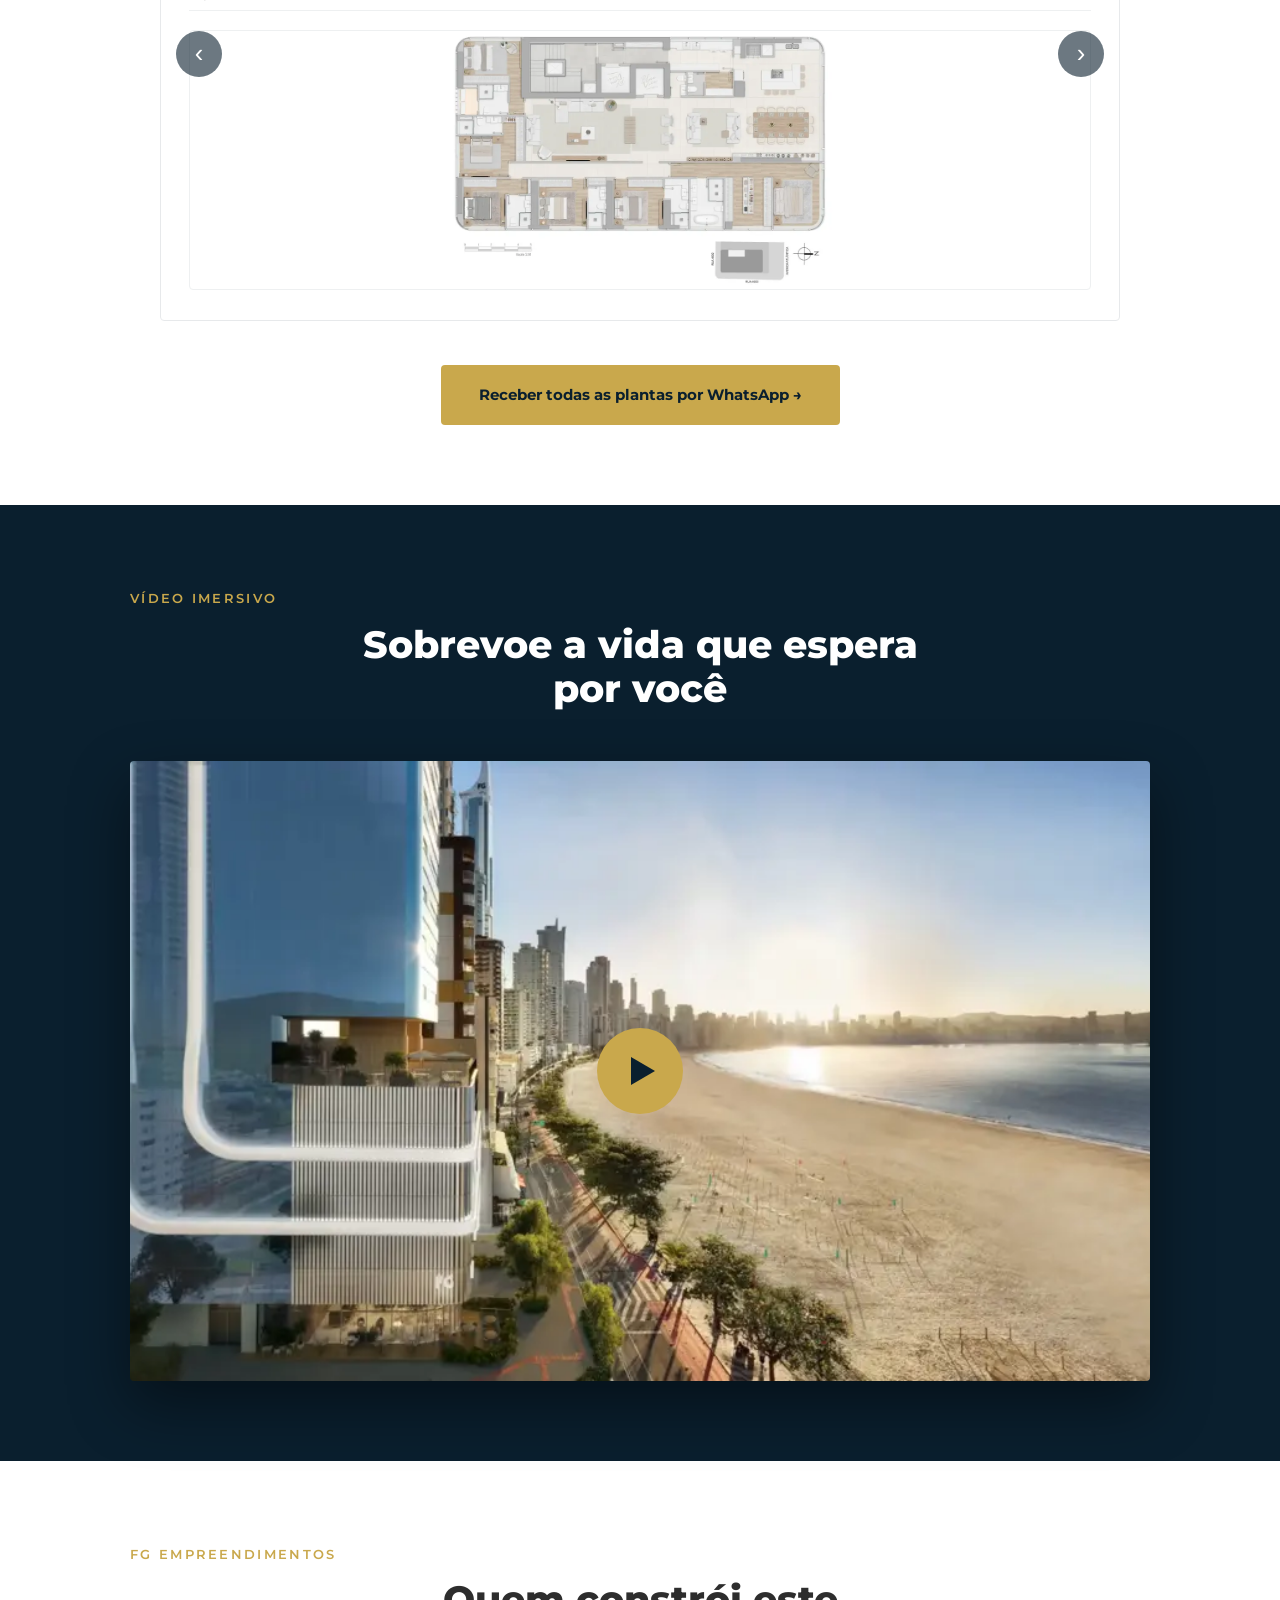
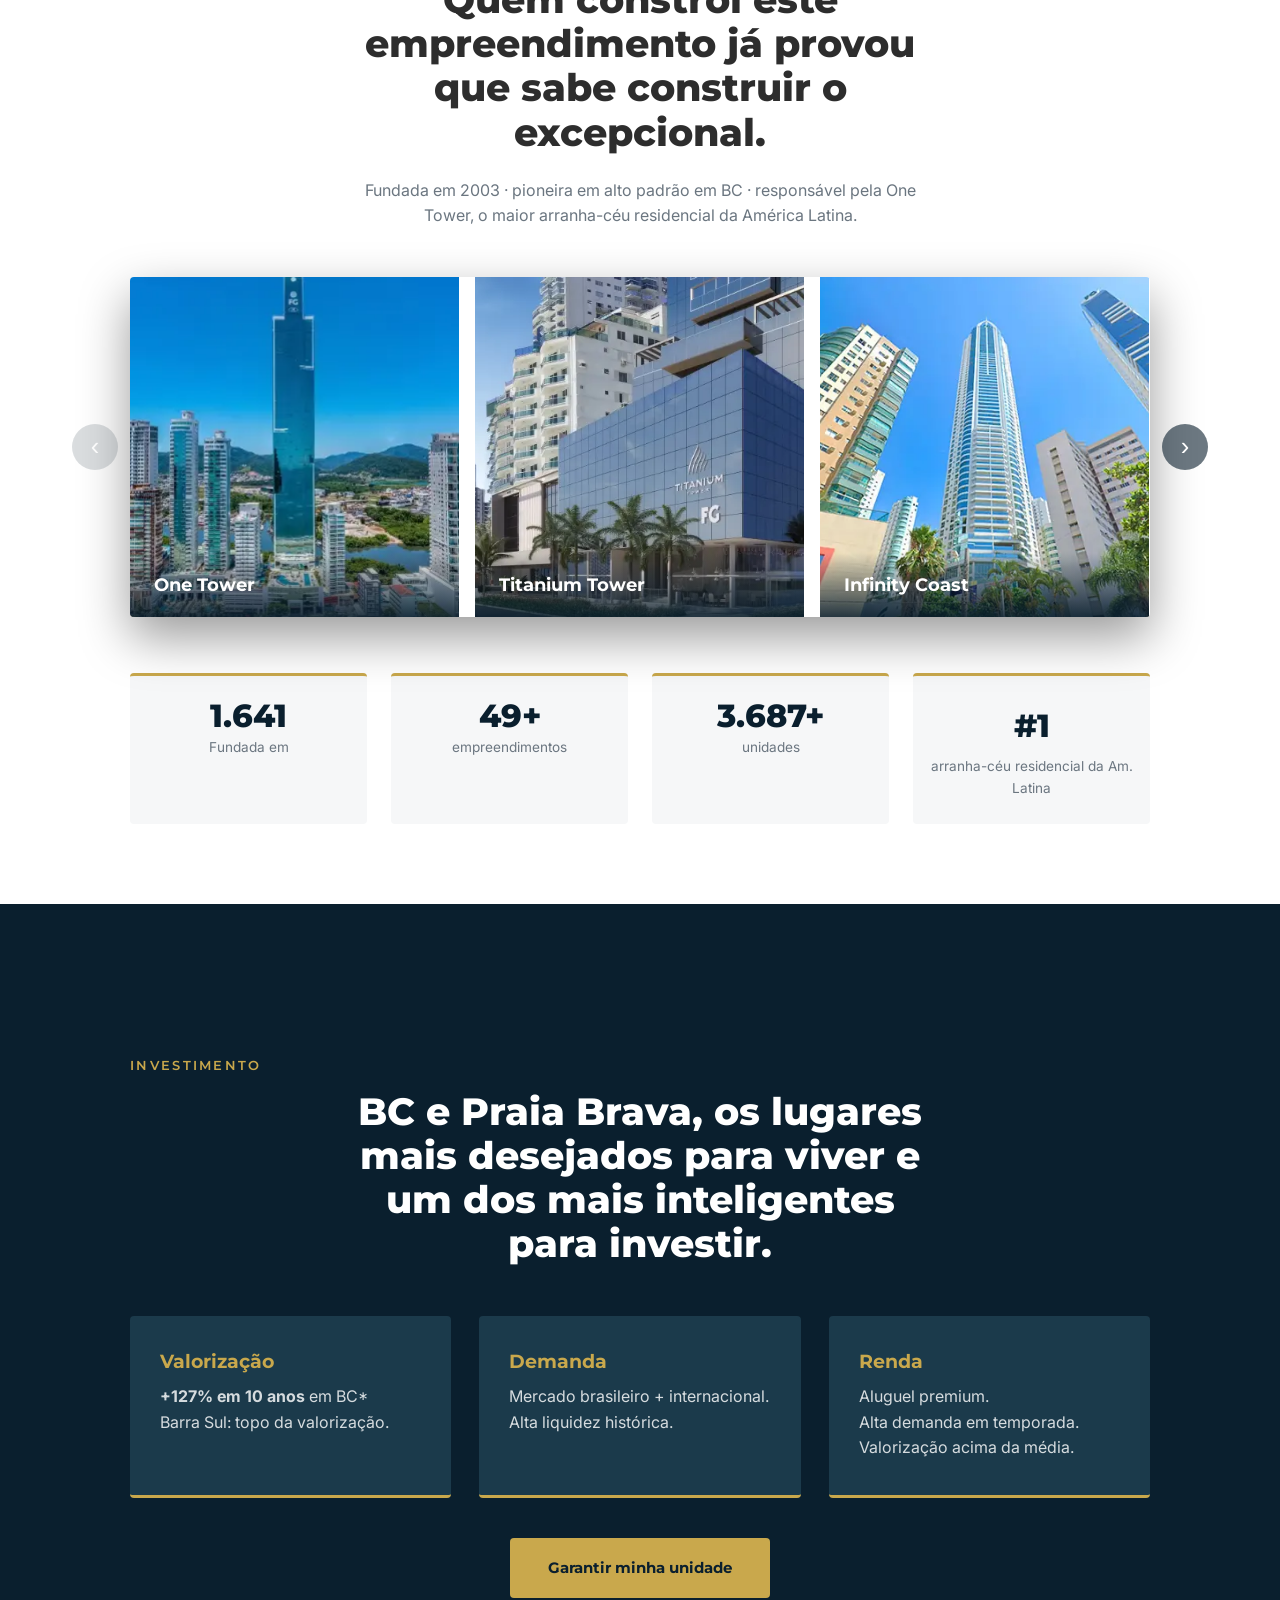
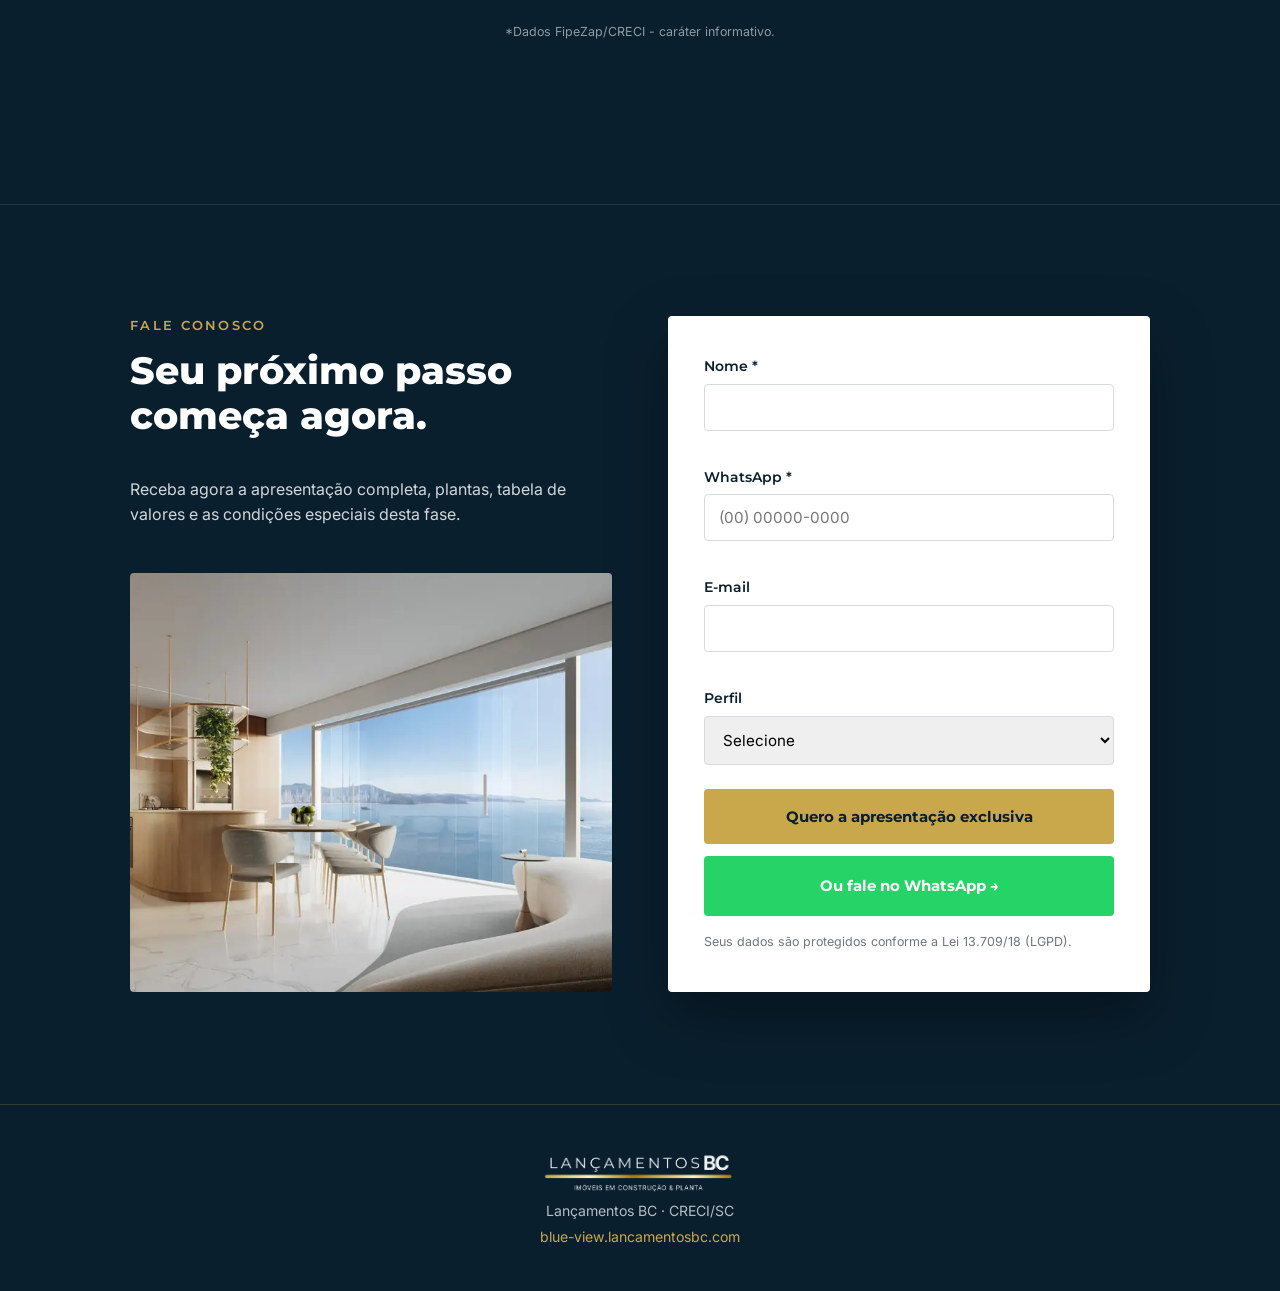
==== commit 60289e98: "blanks" ====
--- a/index.html
+++ b/index.html
@@ -128,6 +128,7 @@
   <!-- ============ 03 · URGÊNCIA ============ -->
   <section class="urgency section">
     <div class="container urgency-inner">
+      <span class="eyebrow">Exclusividade</span>
       <h2 class="section-title">Apenas 31 unidades. As melhores saem primeiro.</h2>
       <p class="urgency-lead">Oportunidades desta envergadura não se repetem, e as 31 unidades não esperam.</p>
       <p class="urgency-values">Valores a partir de <strong>R$ 21.733.000</strong> · tabela zero para investidores · condições especiais nesta fase.</p>
--- a/style.css
+++ b/style.css
@@ -614,7 +614,7 @@
 .progress-dates-global {
   display: flex;
   justify-content: space-evenly;
-  margin-top: 10rem;
+  margin-top: 5rem;
   font-size: 1rem;
   color: rgba(255,255,255,.6);
 }
@@ -1289,6 +1289,9 @@
 }
 
 /* ===== GALERIA ===== */
+.gallery section{
+  max-height: 100vh;
+}
 .gallery {
   content-visibility: auto;
   contain-intrinsic-size: 0 600px;
@@ -1316,6 +1319,26 @@
 
 @media (max-width: 768px) {
   .gallery-carousel { height: 320px; }
+
+  /* Scroll-snap: usuário sempre para no início de cada seção */
+  html { scroll-snap-type: y mandatory; }
+  .section, .stats, .hero { scroll-snap-align: start; }
+
+  /* Gap entre elementos da urgência */
+  .urgency-inner { display: flex; flex-direction: column; gap: 1rem; }
+  .urgency-values { margin: 0; }
+
+  /* Eyebrow da urgência fixo no topo da seção */
+  .urgency { position: relative; }
+  .urgency .eyebrow {
+    position: absolute;
+    top: 2.5rem;
+    left: 0;
+    width: 100%;
+    text-align: center;
+  }
+
+
 }
 
 @media (max-width: 480px) {
--- a/style.css
+++ b/style.css
@@ -614,7 +614,7 @@
 .progress-dates-global {
   display: flex;
   justify-content: space-evenly;
-  margin-top: 10rem;
+  margin-top: 5rem;
   font-size: 1rem;
   color: rgba(255,255,255,.6);
 }
@@ -1289,6 +1289,9 @@
 }
 
 /* ===== GALERIA ===== */
+.gallery section{
+  max-height: 100vh;
+}
 .gallery {
   content-visibility: auto;
   contain-intrinsic-size: 0 600px;
@@ -1316,6 +1319,26 @@
 
 @media (max-width: 768px) {
   .gallery-carousel { height: 320px; }
+
+  /* Scroll-snap: usuário sempre para no início de cada seção */
+  html { scroll-snap-type: y mandatory; }
+  .section, .stats, .hero { scroll-snap-align: start; }
+
+  /* Gap entre elementos da urgência */
+  .urgency-inner { display: flex; flex-direction: column; gap: 1rem; }
+  .urgency-values { margin: 0; }
+
+  /* Eyebrow da urgência fixo no topo da seção */
+  .urgency { position: relative; }
+  .urgency .eyebrow {
+    position: absolute;
+    top: 2.5rem;
+    left: 0;
+    width: 100%;
+    text-align: center;
+  }
+
+
 }
 
 @media (max-width: 480px) {
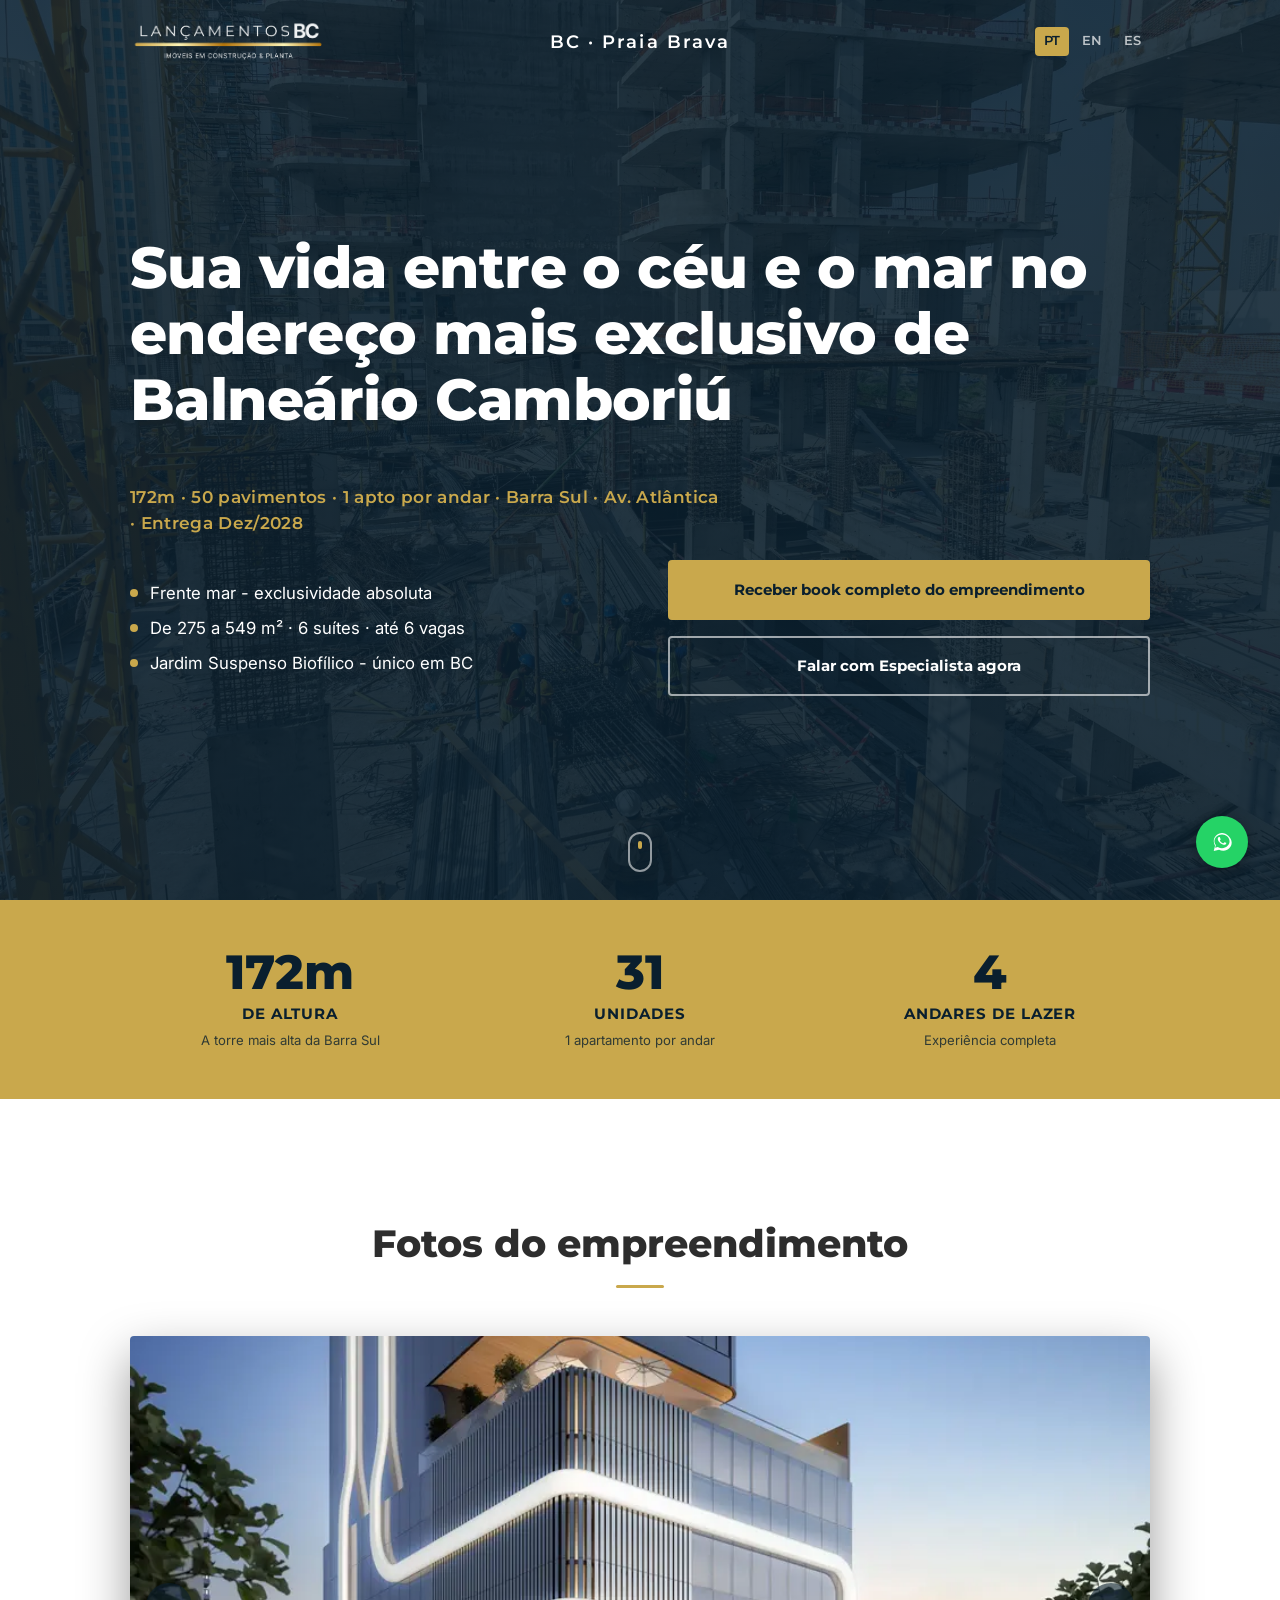
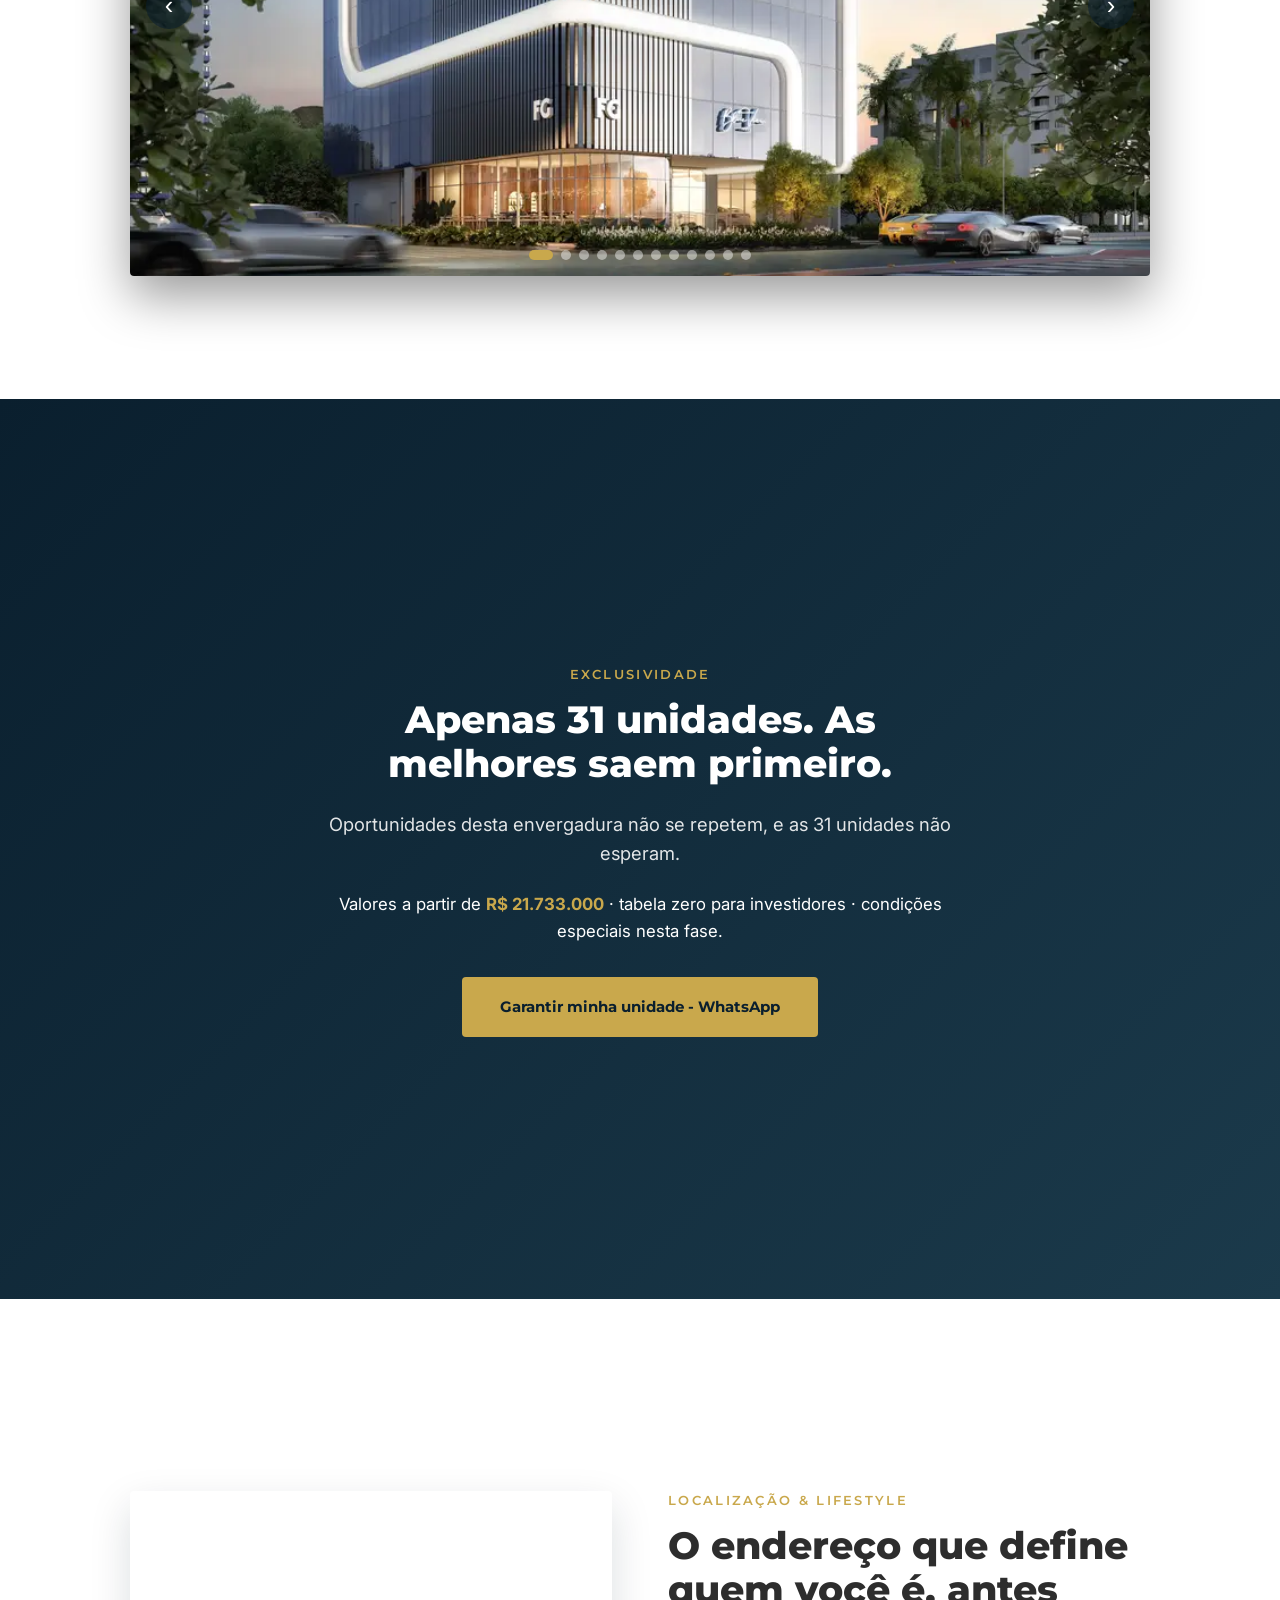
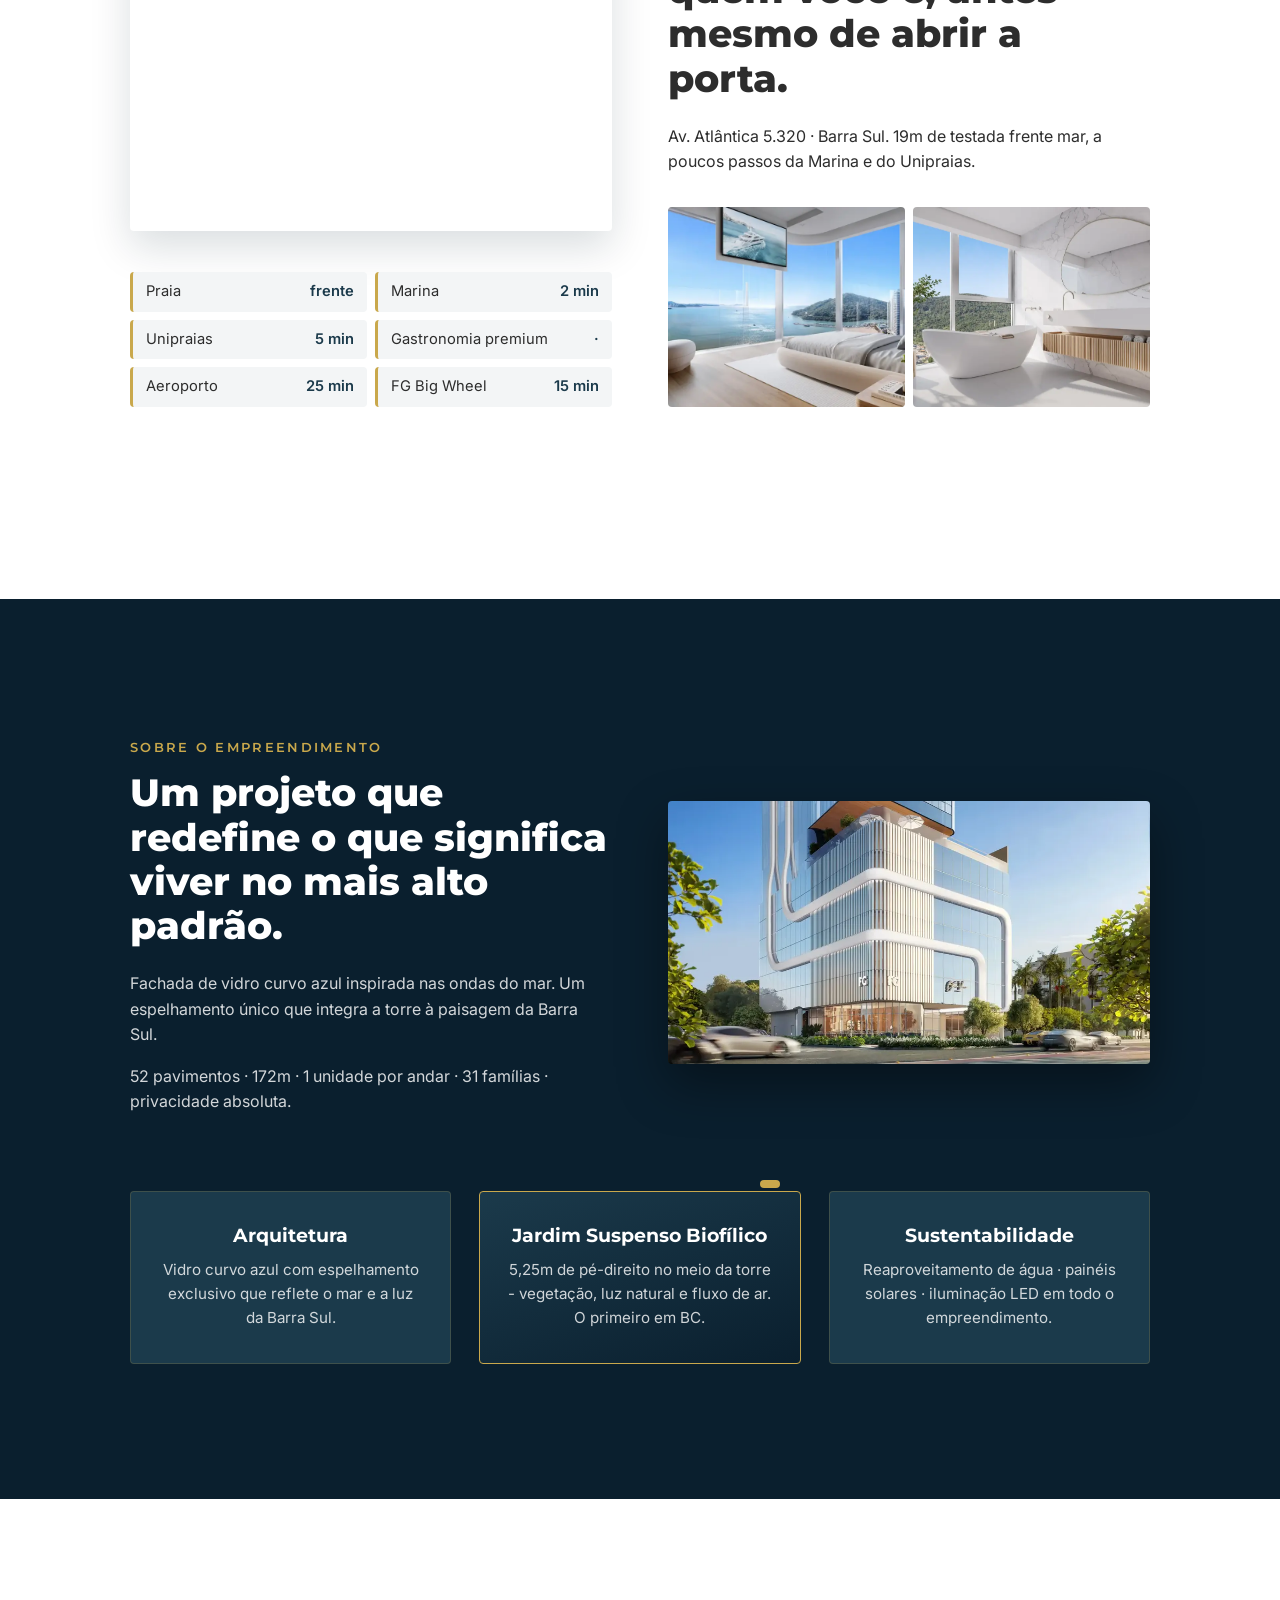
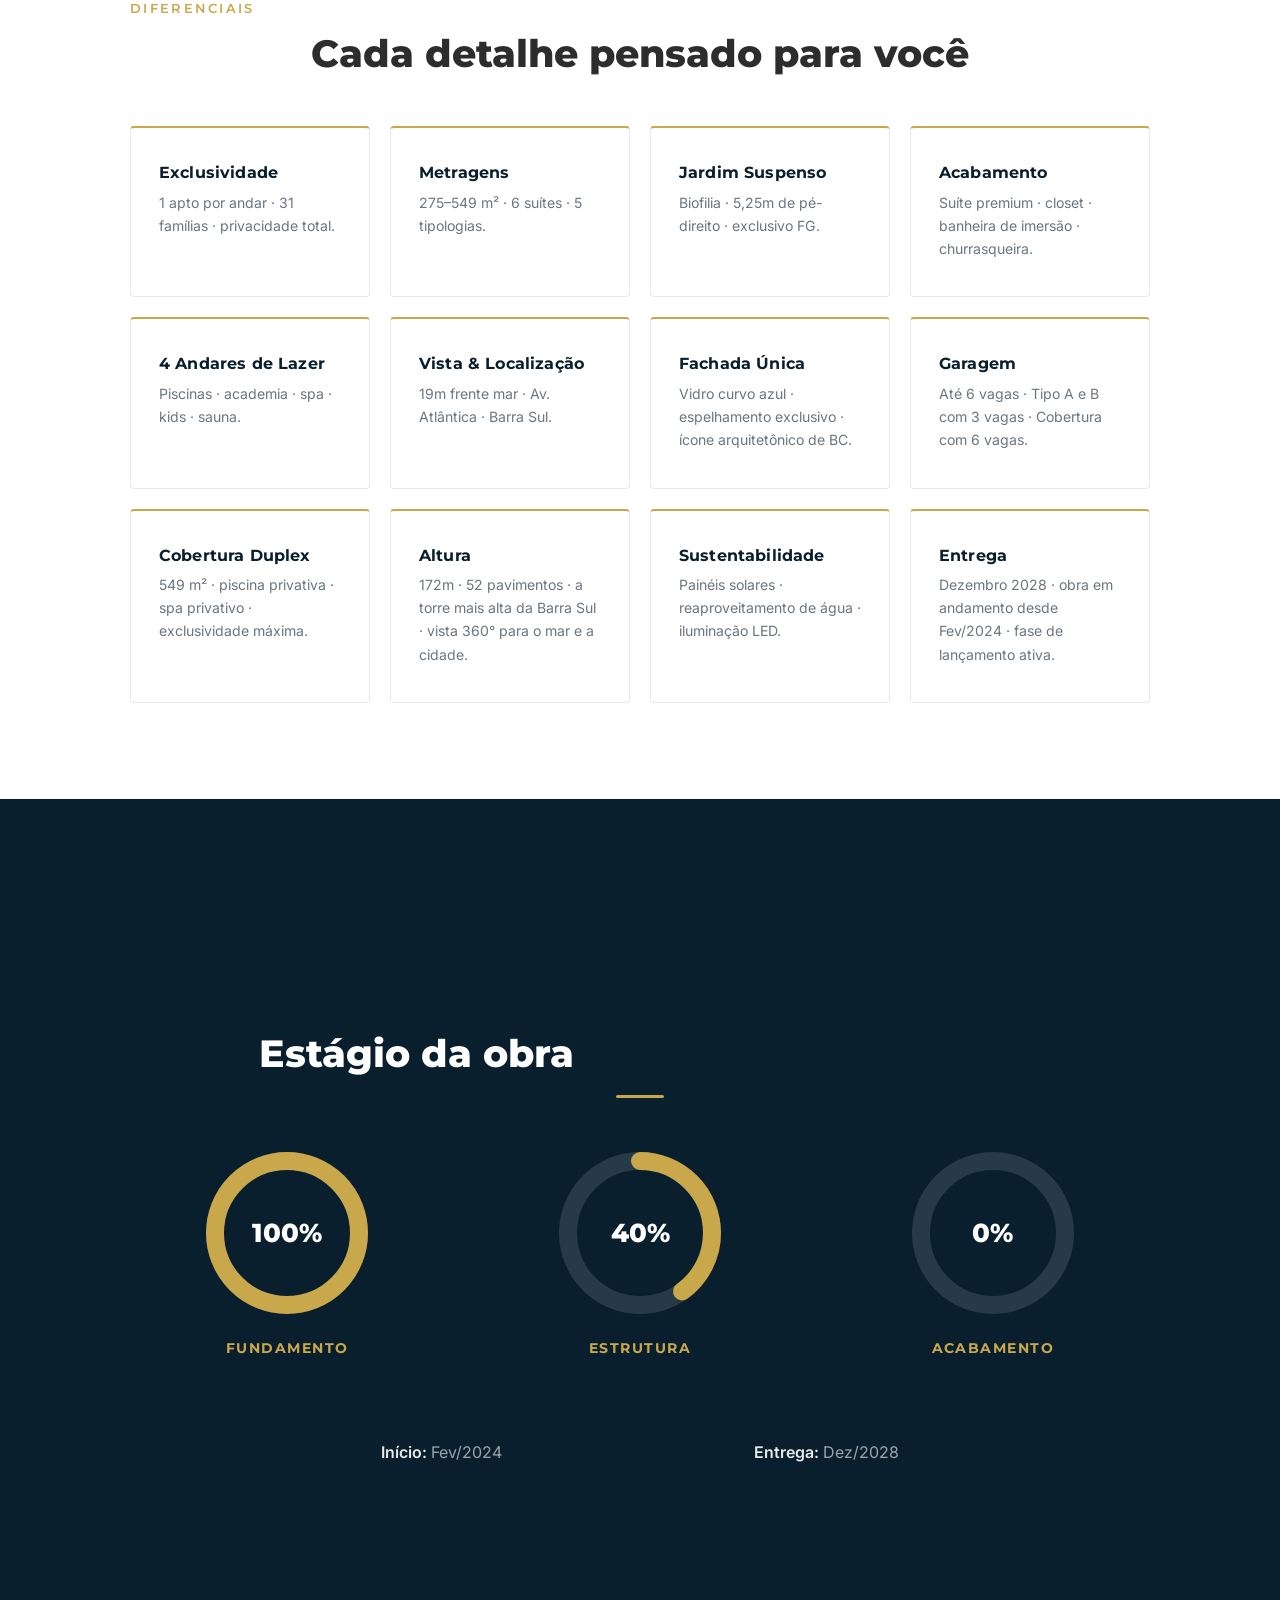
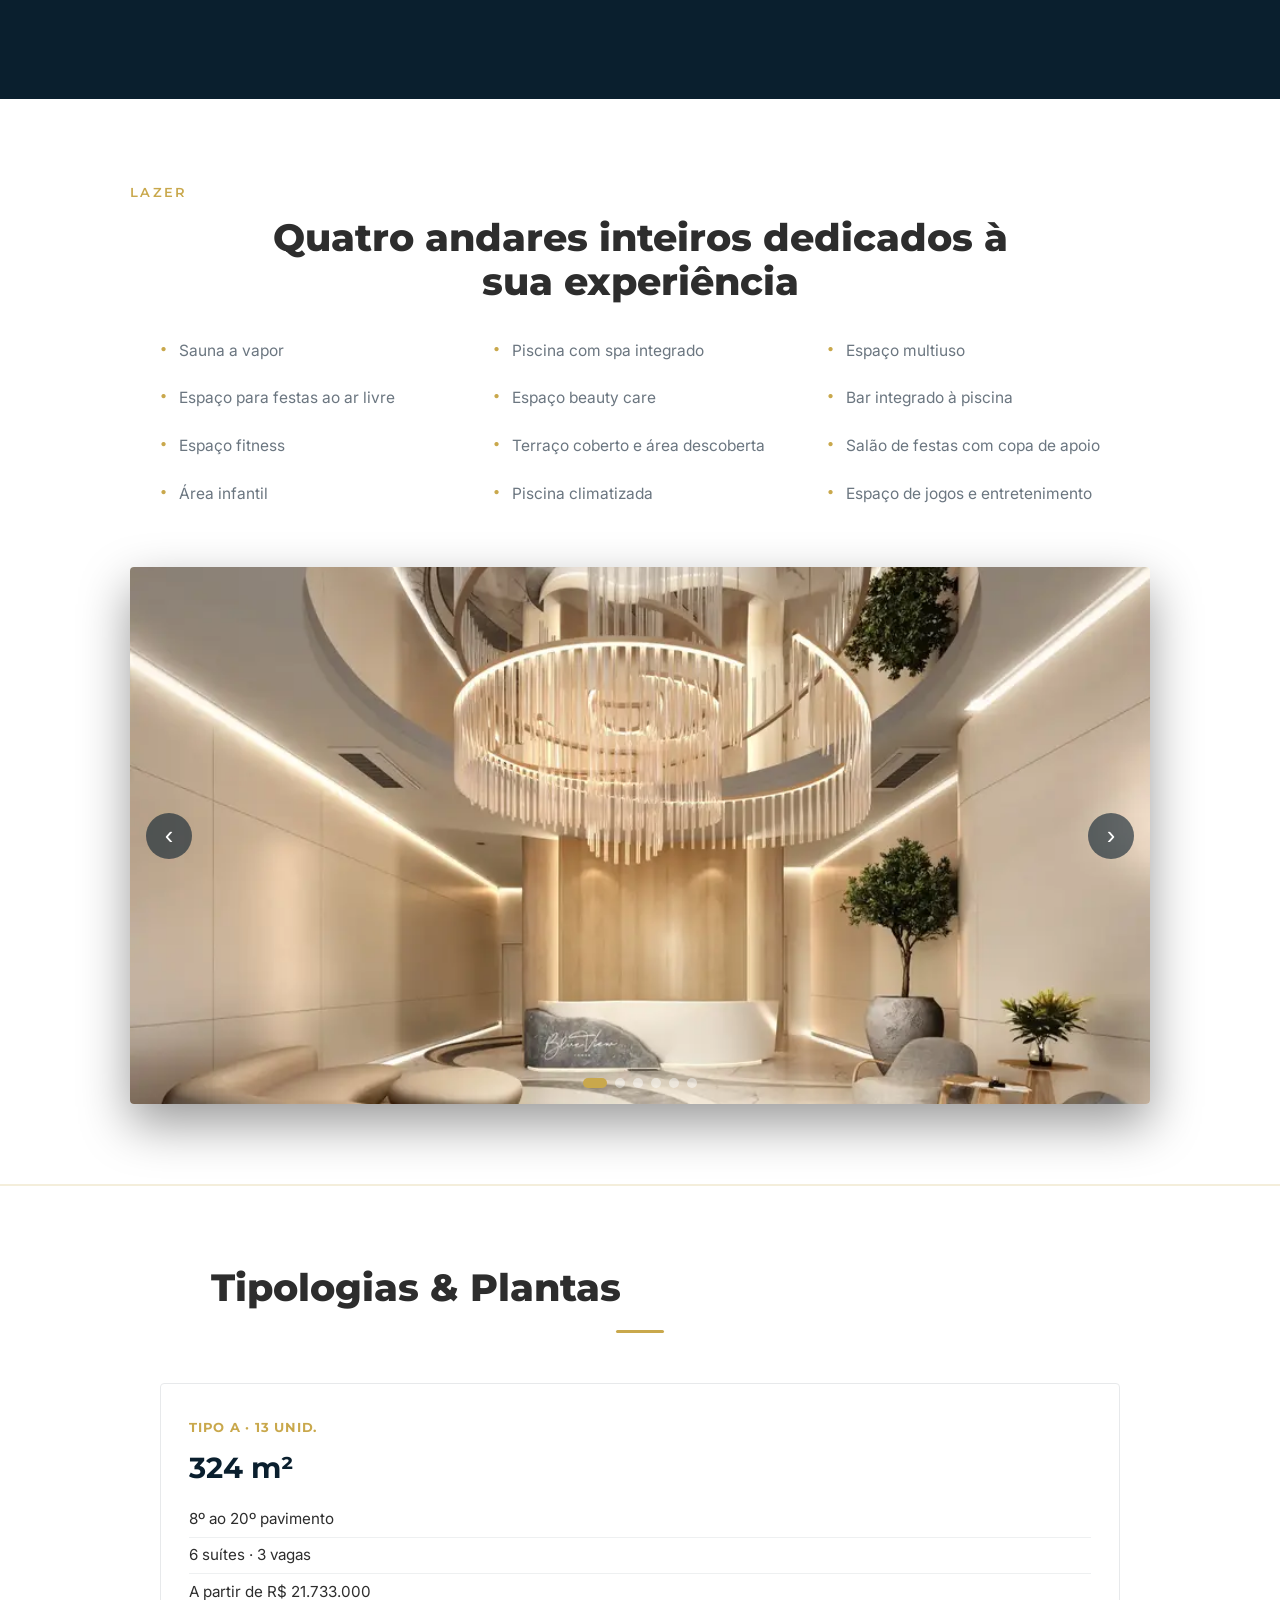
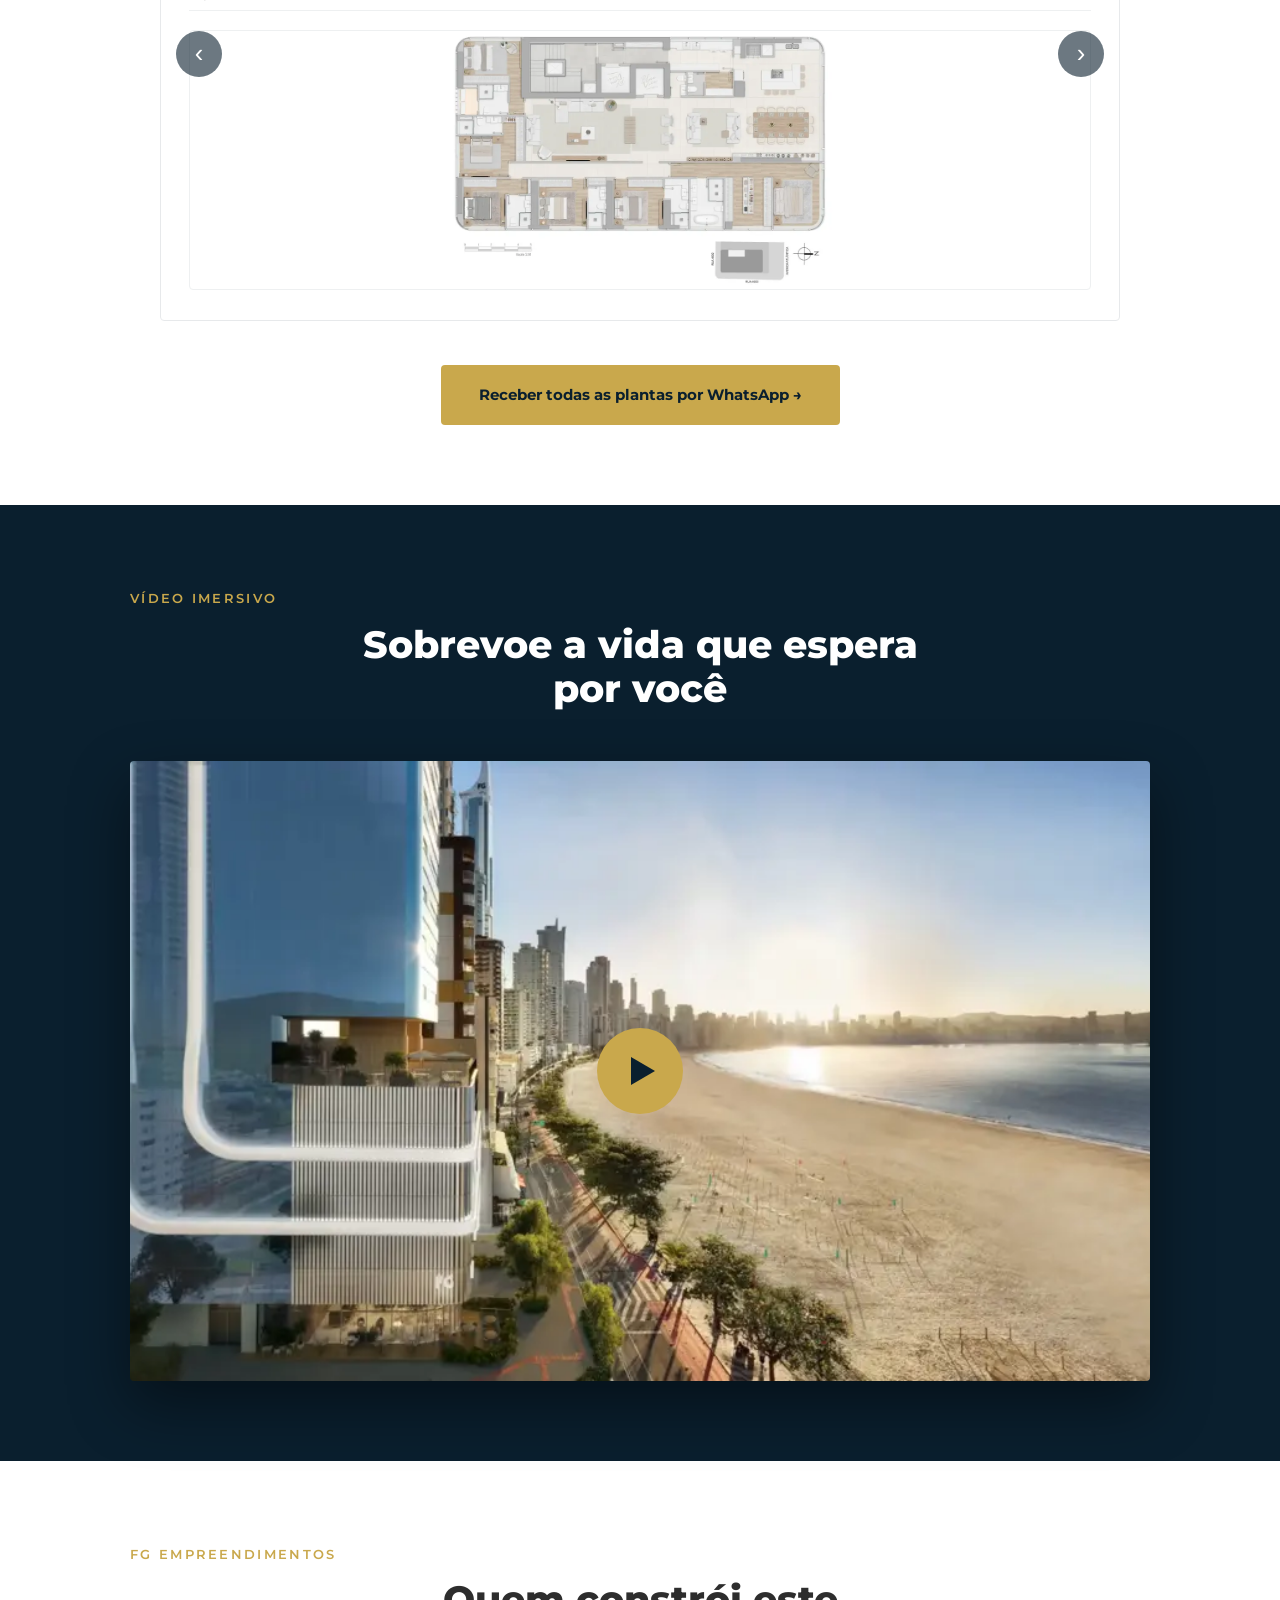
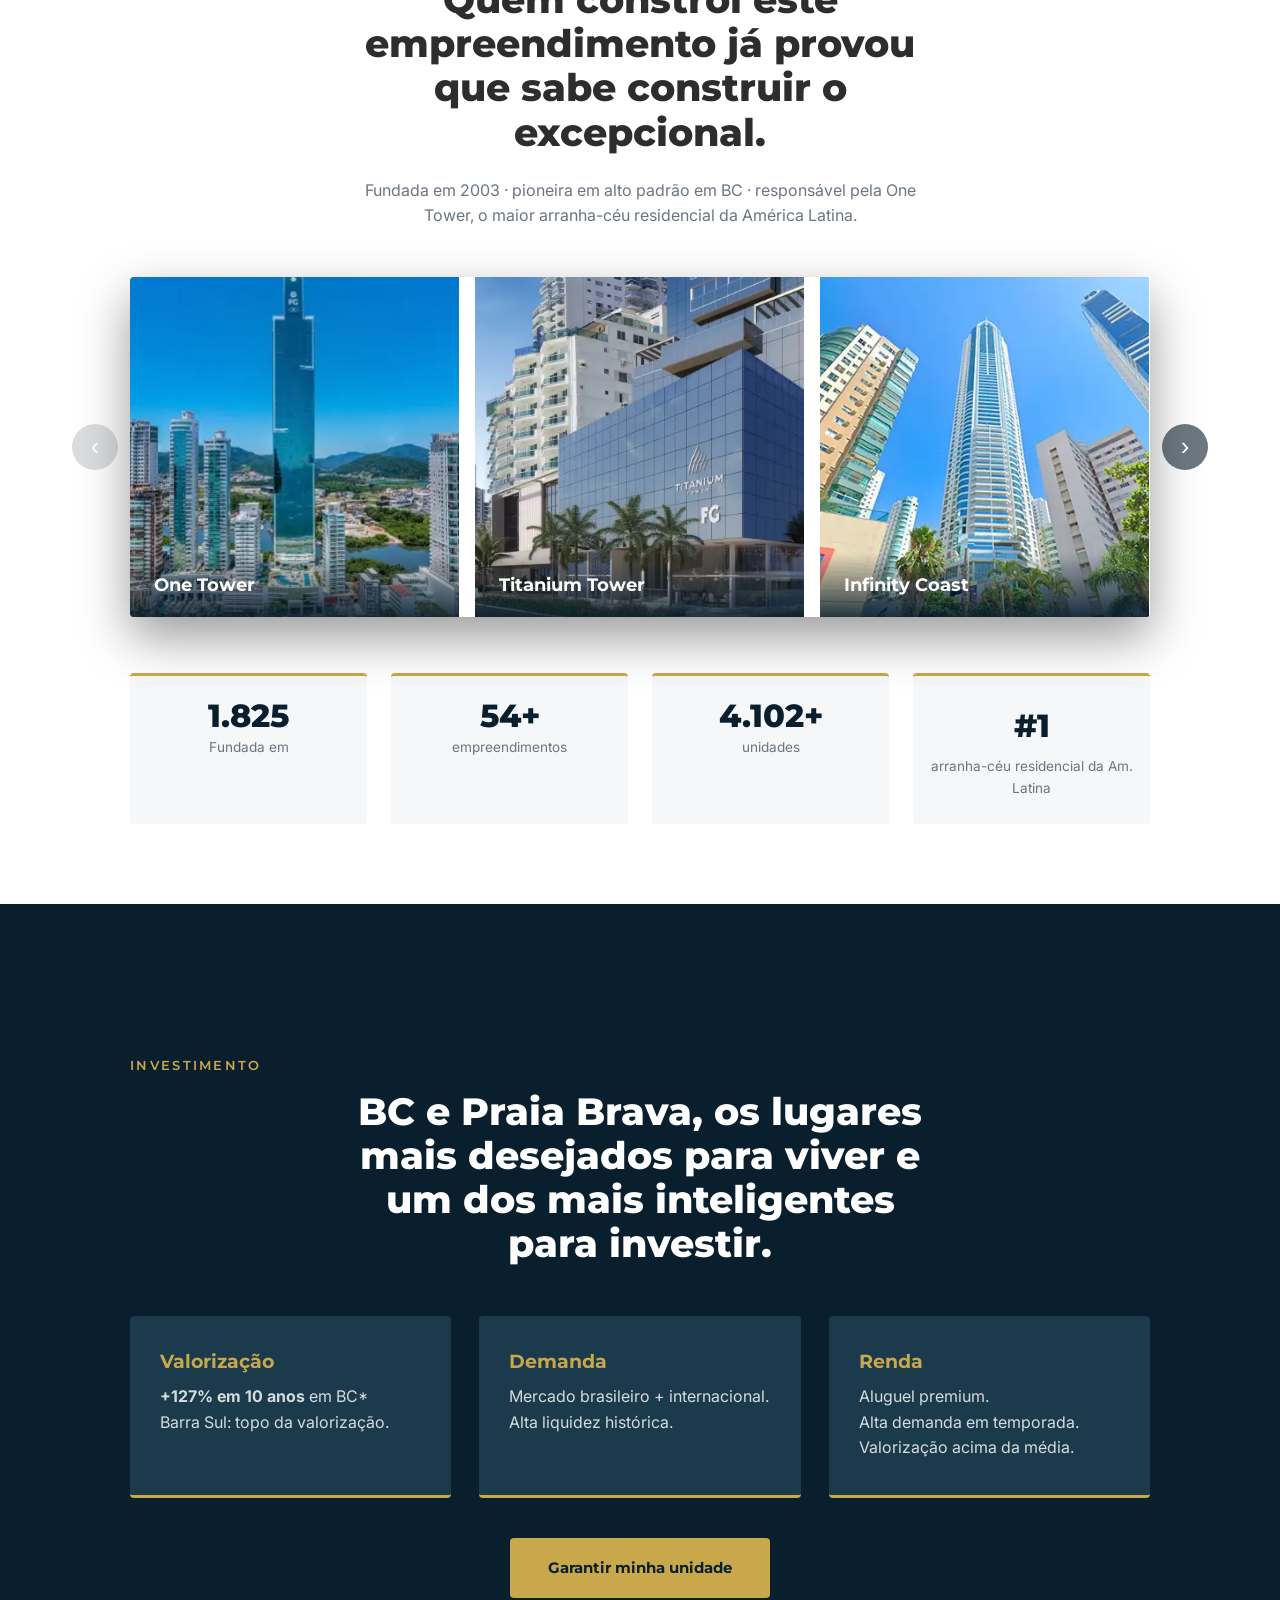
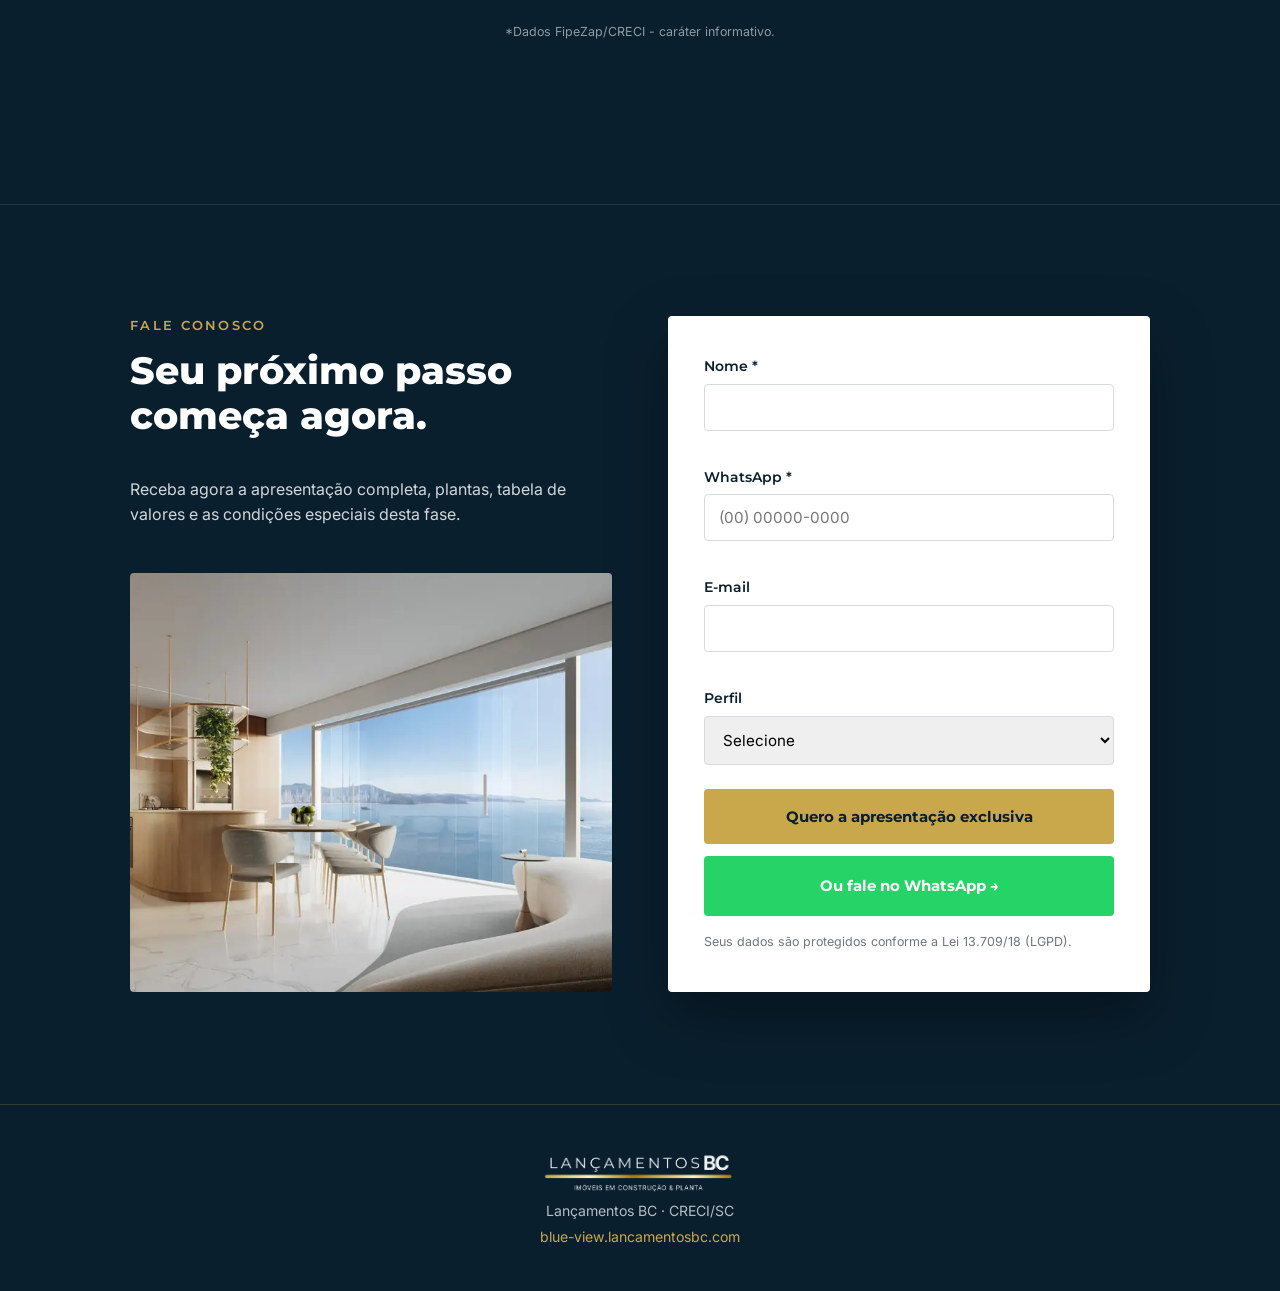
==== commit e40c2e3d: "comentarios" ====
--- a/index.html
+++ b/index.html
@@ -3,38 +3,57 @@
 <head>
   <meta charset="UTF-8">
   <meta name="viewport" content="width=device-width, initial-scale=1.0">
+
+  <!-- ALTERAR: Título que aparece na aba do navegador e no Google -->
   <title>Blue View Tower | FG | Balneário Camboriú</title>
+
+  <!-- ALTERAR: Descrição para SEO/Google (aparece abaixo do título nos resultados de busca) -->
   <meta name="description" content="Blue View Tower - 172m, 50 pavimentos, 1 apartamento por andar na Av. Atlântica, Barra Sul. Frente mar, Jardim Suspenso Biofílico. FG Empreendimentos.">
 
   <link rel="preconnect" href="https://fonts.googleapis.com">
   <link rel="preconnect" href="https://fonts.gstatic.com" crossorigin>
   <link href="https://fonts.googleapis.com/css2?family=Montserrat:wght@600;700;800&family=Inter:wght@400;500;600&display=swap" rel="stylesheet">
+
+  <!-- ALTERAR: Ícone do site (favicon) — arquivo: assets/f.avicon.png -->
   <link rel="icon" href="assets/f.avicon.png">
-<meta name="robots" content="index, follow">
-<link rel="preload" as="image" href="/assets/obra.webp" type="image/webp">
-
-<link rel="preload" as="style" href="/style.css">
+
+  <meta name="robots" content="index, follow">
+
+  <!-- ALTERAR: Imagem do hero (pré-carregada para performance) — arquivo: assets/obra.webp -->
+  <link rel="preload" as="image" href="/assets/obra.webp" type="image/webp">
+
+  <link rel="preload" as="style" href="/style.css">
   <link rel="stylesheet" href="style.css">
-  <!-- Google tag (gtag.js) -->
-<!-- Google tag (gtag.js) -->
-<script async src="https://www.googletagmanager.com/gtag/js?id=G-YF5QJES6KQ"></script>
-<script>
-  window.dataLayer = window.dataLayer || [];
-  function gtag(){dataLayer.push(arguments);}
-  gtag('js', new Date());
-
-  gtag('config', 'G-YF5QJES6KQ');
-</script>
+
+  <!-- ALTERAR: ID do Google Analytics — substitua G-YF5QJES6KQ pelo ID da sua conta -->
+  <!-- Para desativar o rastreamento, remova os dois blocos <script> abaixo -->
+  <script async src="https://www.googletagmanager.com/gtag/js?id=G-YF5QJES6KQ"></script>
+  <script>
+    window.dataLayer = window.dataLayer || [];
+    function gtag(){dataLayer.push(arguments);}
+    gtag('js', new Date());
+    gtag('config', 'G-YF5QJES6KQ');
+  </script>
 </head>
 <body>
 
-  <!-- ============ HEADER ============ -->
+  <!-- ============================================================
+       HEADER — Cabeçalho fixo
+  ============================================================ -->
   <header class="site-header" id="siteHeader">
     <div class="container header-inner">
+
+      <!-- ALTERAR: Logo do header — arquivo: assets/LOGO BRANCA S.FUNDO.webp -->
+      <!-- Para trocar o logo: substitua o src e ajuste o width se necessário -->
       <a href="#hero" class="brand"><img src="assets/LOGO BRANCA S.FUNDO.webp" style="width: 200px;" loading="eager"
   fetchpriority="high"></a>
+
+      <!-- ALTERAR: Texto de localização ao lado do logo -->
       <span class="header-location">BC · Praia Brava</span>
+
       <div class="header-right">
+        <!-- Seletor de idioma — os links levam para as versões PT (/), EN (/en/) e ES (/es/) -->
+        <!-- ALTERAR: Para adicionar um novo idioma, crie a pasta e duplique um bloco <a> abaixo -->
         <nav class="lang-switch" aria-label="Seletor de idioma">
           <button class="lang-toggle" aria-expanded="false" aria-haspopup="true">
             PT
@@ -42,7 +61,9 @@
           </button>
           <div class="lang-dropdown">
             <a href="#" class="lang active">PT</a>
+            <!-- ALTERAR: URL da versão em inglês -->
             <a href="/en/" class="lang">EN</a>
+            <!-- ALTERAR: URL da versão em espanhol -->
             <a href="/es/" class="lang">ES</a>
           </div>
         </nav>
@@ -50,8 +71,13 @@
     </div>
   </header>
 
-  <!-- ============ 01 · HERO ============ -->
+  <!-- ============================================================
+       SEÇÃO 01 · HERO — Banner principal com imagem de fundo
+  ============================================================ -->
   <section class="hero" id="hero">
+
+    <!-- ALTERAR: Imagem de fundo do hero — arquivo: assets/obra.webp -->
+    <!-- Resolução recomendada: 1920×1080px ou maior. Formatos aceitos: .webp, .jpg -->
     <img
   src="/assets/obra.webp"
   class="hero-media"
@@ -63,9 +89,14 @@
     <div class="hero-overlay"></div>
 
     <div class="container hero-content">
+      <!-- ALTERAR: Título principal do hero (H1) -->
       <h1 class="hero-title">Sua vida entre o céu e o mar no endereço mais exclusivo de Balneário Camboriú</h1>
+
+      <!-- ALTERAR: Subtítulo com dados técnicos do empreendimento -->
       <p class="hero-sub">172m · 50 pavimentos · 1 apto por andar · Barra Sul · Av. Atlântica <br>· Entrega Dez/2028</p>
 
+      <!-- ALTERAR: Lista de bullets do hero — para adicionar um item, duplique um <li> -->
+      <!-- Para remover um item, apague o <li> correspondente -->
       <ul class="hero-bullets">
         <li>Frente mar - exclusividade absoluta</li>
         <li>De 275 a 549 m² · 6 suítes · até 6 vagas</li>
@@ -73,7 +104,11 @@
       </ul>
 
       <div class="hero-cta">
+        <!-- ALTERAR: Texto e destino do botão primário (âncora para a seção de contato) -->
         <a href="#contato" class="btn btn-primary">Receber book completo do empreendimento</a>
+
+        <!-- ALTERAR: Número do WhatsApp — formato: https://wa.me/[CÓDIGO DO PAÍS][DDD][NÚMERO] -->
+        <!-- Número atual: +55 47 99135-6151 — aparece em VÁRIOS lugares na página, veja o README -->
         <a href="https://wa.me/5547991356151" class="btn btn-outline">Falar com Especialista agora</a>
       </div>
     </div>
@@ -81,11 +116,17 @@
     <span class="scroll-hint" aria-hidden="true"></span>
   </section>
 
-  <!-- ============ 02 · BARRA DE NÚMEROS ============ -->
+  <!-- ============================================================
+       SEÇÃO 02 · BARRA DE NÚMEROS — Estatísticas animadas
+  ============================================================ -->
   <section class="stats">
     <div class="container stats-grid">
+      <!-- ALTERAR: data-count = valor numérico final da animação -->
+      <!-- ALTERAR: data-suffix = sufixo após o número (ex: "m", "+", "%") -->
+      <!-- Para adicionar um novo número, duplique um bloco <div class="stat"> -->
       <div class="stat">
         <span class="stat-num" data-count="172" data-suffix="m">0</span>
+        <!-- ALTERAR: Rótulo abaixo do número -->
         <span class="stat-label">De altura<br><small>A torre mais alta da Barra Sul</small></span>
       </div>
       <div class="stat">
@@ -98,25 +139,47 @@
       </div>
     </div>
   </section>
-  <!-- ============ 08 · GALERIA ============ -->
+
+  <!-- ============================================================
+       SEÇÃO 08 · GALERIA — Carrossel de imagens do empreendimento
+  ============================================================ -->
   <section class="gallery section" id="galeria">
     <div class="container">
       <div class="section-header center">
+        <!-- ALTERAR: Título da seção de galeria -->
         <h2 class="section-title center">Fotos do empreendimento</h2>
       </div>
       <div class="carousel gallery-carousel" id="galleryCarousel">
         <div class="carousel-track">
+          <!-- GALERIA: Cada <img> abaixo é um slide do carrossel -->
+          <!-- Para ADICIONAR uma foto: copie uma linha <img> e troque o src e o alt -->
+          <!-- Para REMOVER uma foto: apague a linha <img> correspondente -->
+          <!-- Para REORDENAR: arraste (ou recorte/cole) as linhas na ordem desejada -->
+          <!-- Pasta das imagens: assets/imagens/ -->
+
+          <!-- ALTERAR: Foto 1 da galeria — arquivo: assets/imagens/23_113_35_EMBASAMENTO_NOTURNO_FINAL.webp -->
           <img src="assets/imagens/23_113_35_EMBASAMENTO_NOTURNO_FINAL.webp" alt="Embasamento Noturno" loading="lazy" decoding="async">
+          <!-- ALTERAR: Foto 2 da galeria — arquivo: assets/imagens/23_113_34_FACHADA_DIURNA_INSERCAO_FINAL_V2.webp -->
           <img src="assets/imagens/23_113_34_FACHADA_DIURNA_INSERCAO_FINAL_V2.webp" alt="Fachada Diurna" loading="lazy" decoding="async">
+          <!-- ALTERAR: Foto 3 da galeria — arquivo: assets/imagens/23_113_04_EMBASAMENTO_ESQUINA_FINAL (1).webp -->
           <img src="assets/imagens/23_113_04_EMBASAMENTO_ESQUINA_FINAL%20(1).webp" alt="Embasamento Esquina" loading="lazy" decoding="async">
+          <!-- ALTERAR: Foto 4 da galeria — arquivo: assets/imagens/23_113_05_FOTOMONTAGEM_FINAL.webp -->
           <img src="assets/imagens/23_113_05_FOTOMONTAGEM_FINAL.webp" alt="Fotomontagem" loading="lazy" decoding="async">
+          <!-- ALTERAR: Foto 5 da galeria — arquivo: assets/imagens/23_113_23_HALL_ENTRADA_TERREO_FINAL.webp -->
           <img src="assets/imagens/23_113_23_HALL_ENTRADA_TERREO_FINAL.webp" alt="Hall de Entrada" loading="lazy" decoding="async">
+          <!-- ALTERAR: Foto 6 da galeria — arquivo: assets/imagens/23_113_15_PISCINA_COBERTA_FINAL.webp -->
           <img src="assets/imagens/23_113_15_PISCINA_COBERTA_FINAL.webp" alt="Piscina Coberta" loading="lazy" decoding="async">
+          <!-- ALTERAR: Foto 7 da galeria — arquivo: assets/imagens/23_113_11_FESTAS_FINAL.webp -->
           <img src="assets/imagens/23_113_11_FESTAS_FINAL.webp" alt="Salão de Festas" loading="lazy" decoding="async">
+          <!-- ALTERAR: Foto 8 da galeria — arquivo: assets/imagens/23_113_16_ACADEMIA_FINAL.webp -->
           <img src="assets/imagens/23_113_16_ACADEMIA_FINAL.webp" alt="Academia" loading="lazy" decoding="async">
+          <!-- ALTERAR: Foto 9 da galeria — arquivo: assets/imagens/23_113_21_JOGOS_R00.webp -->
           <img src="assets/imagens/23_113_21_JOGOS_R00.webp" alt="Sala de Jogos" loading="lazy" decoding="async">
+          <!-- ALTERAR: Foto 10 da galeria — arquivo: assets/imagens/23_113_32_FACHADA_ADICIONAL_FINAL.webp -->
           <img src="assets/imagens/23_113_32_FACHADA_ADICIONAL_FINAL.webp" alt="Fachada Adicional" loading="lazy" decoding="async">
+          <!-- ALTERAR: Foto 11 da galeria — arquivo: assets/imagens/23_113_01_FACHADA_FINAL (1).webp -->
           <img src="assets/imagens/23_113_01_FACHADA_FINAL%20(1).webp" alt="Fachada" loading="lazy" decoding="async">
+          <!-- ALTERAR: Foto 12 da galeria — arquivo: assets/imagens/23_113_03_FACHADA_NOTURNA_FINAL.webp -->
           <img src="assets/imagens/23_113_03_FACHADA_NOTURNA_FINAL.webp" alt="Fachada Noturna" loading="lazy" decoding="async">
         </div>
         <button class="carousel-btn prev" aria-label="Anterior">&#8249;</button>
@@ -125,27 +188,44 @@
       </div>
     </div>
   </section>
-  <!-- ============ 03 · URGÊNCIA ============ -->
+
+  <!-- ============================================================
+       SEÇÃO 03 · URGÊNCIA — Bloco de escassez / preço
+  ============================================================ -->
   <section class="urgency section">
     <div class="container urgency-inner">
+      <!-- ALTERAR: Eyebrow (rótulo pequeno acima do título) -->
       <span class="eyebrow">Exclusividade</span>
+      <!-- ALTERAR: Título da seção de urgência -->
       <h2 class="section-title">Apenas 31 unidades. As melhores saem primeiro.</h2>
+      <!-- ALTERAR: Texto de apoio -->
       <p class="urgency-lead">Oportunidades desta envergadura não se repetem, e as 31 unidades não esperam.</p>
+      <!-- ALTERAR: Preço inicial — substitua R$ 21.733.000 pelo valor atual -->
       <p class="urgency-values">Valores a partir de <strong>R$ 21.733.000</strong> · tabela zero para investidores · condições especiais nesta fase.</p>
+      <!-- ALTERAR: Número do WhatsApp no botão de urgência -->
       <a href="https://wa.me/5547991356151" class="btn btn-primary page-cta-anchor">Garantir minha unidade - WhatsApp</a>
     </div>
   </section>
 
-  <!-- ============ 03 · LOCALIZAÇÃO & LIFESTYLE ============ -->
+  <!-- ============================================================
+       SEÇÃO 03 · LOCALIZAÇÃO & LIFESTYLE — Mapa + imagens
+  ============================================================ -->
   <section class="location section" id="localizacao">
     <div class="container split">
       <div class="split-media">
+
+        <!-- ALTERAR: URL do mapa incorporado do Google Maps -->
+        <!-- Para trocar: vá ao Google Maps, clique em "Compartilhar" > "Incorporar mapa" e copie a URL do src -->
         <iframe
           class="map"
           src="https://www.google.com/maps?q=Av.+Atlantica,+Barra+Sul,+Balneario+Camboriu+SC&output=embed"
           loading="lazy"
           referrerpolicy="no-referrer-when-downgrade"
           title="Localização Blue View Tower"></iframe>
+
+        <!-- ALTERAR: Lista de pontos de referência próximos ao empreendimento -->
+        <!-- Para ADICIONAR um ponto: duplique um <li> -->
+        <!-- Para REMOVER um ponto: apague o <li> correspondente -->
         <ul class="map-points">
           <li>Praia <span>frente</span></li>
           <li>Marina <span>2 min</span></li>
@@ -157,58 +237,80 @@
       </div>
 
       <div class="split-text">
+        <!-- ALTERAR: Eyebrow da seção de localização -->
         <span class="eyebrow">Localização & Lifestyle</span>
+        <!-- ALTERAR: Título da seção de localização -->
         <h2 class="section-title">O endereço que define quem você é, antes mesmo de abrir a porta.</h2>
+        <!-- ALTERAR: Texto descritivo do endereço -->
         <p>Av. Atlântica 5.320 · Barra Sul. 19m de testada frente mar, a poucos passos da Marina e do Unipraias.</p>
 
         <div class="lifestyle-grid">
+          <!-- ALTERAR: Foto de lifestyle 1 — arquivo: assets/23_113_25_SUITE_MASTER_TIPO_R01.webp -->
           <img src="assets/23_113_25_SUITE_MASTER_TIPO_R01.webp" loading="lazy" alt="Suíte master">
+          <!-- ALTERAR: Foto de lifestyle 2 — arquivo: assets/23_113_26_BANHEIRO_MASTER_TIPO_FINAL (1).webp -->
           <img src="assets/23_113_26_BANHEIRO_MASTER_TIPO_FINAL (1).webp" loading="lazy" alt="Banheiro master">
         </div>
       </div>
     </div>
   </section>
 
-  <!-- ============ 04 · SOBRE O EMPREENDIMENTO ============ -->
+  <!-- ============================================================
+       SEÇÃO 04 · SOBRE O EMPREENDIMENTO — Render + cards
+  ============================================================ -->
   <section class="about section section-dark" id="sobre">
     <div class="container split reverse">
       <div class="split-media">
+        <!-- ALTERAR: Imagem render da fachada — arquivo: assets/23_113_04_EMBASAMENTO_ESQUINA_FINAL (1).webp -->
         <img class="about-render" src="assets/23_113_04_EMBASAMENTO_ESQUINA_FINAL (1).webp" alt="Render da fachada de vidro curvo"  loading="lazy">
       </div>
       <div class="split-text">
+        <!-- ALTERAR: Eyebrow e título da seção "Sobre" -->
         <span class="eyebrow">Sobre o empreendimento</span>
         <h2 class="section-title">Um projeto que redefine o que significa viver no mais alto padrão.</h2>
+        <!-- ALTERAR: Parágrafos descritivos do empreendimento -->
         <p>Fachada de vidro curvo azul inspirada nas ondas do mar. Um espelhamento único que integra a torre à paisagem da Barra Sul.</p>
         <p>52 pavimentos · 172m · 1 unidade por andar · 31 famílias · privacidade absoluta.</p>
       </div>
     </div>
 
+    <!-- Cards de destaque — Para ADICIONAR um card: duplique um <article class="info-card"> -->
+    <!-- Para REMOVER um card: apague o <article> correspondente -->
     <div class="container about-cards">
       <article class="info-card">
+        <!-- ALTERAR: Título e texto do card "Arquitetura" -->
         <h3>Arquitetura</h3>
         <p>Vidro curvo azul com espelhamento exclusivo que reflete o mar e a luz da Barra Sul.</p>
       </article>
       <article class="info-card highlight">
         <span class="wow"></span>
+        <!-- ALTERAR: Título e texto do card destaque "Jardim Suspenso Biofílico" -->
         <h3>Jardim Suspenso Biofílico</h3>
         <p>5,25m de pé-direito no meio da torre - vegetação, luz natural e fluxo de ar. O primeiro em BC.</p>
-       <!--- <img src="https://placehold.co/560x300/0A1F2E/C9A84C?text=Jardim+Suspenso+Biof%C3%ADlico" alt="Jardim Suspenso Biofílico">-->
+        <!-- Para adicionar uma imagem neste card, remova o comentário abaixo e troque o src: -->
+        <!--- <img src="https://placehold.co/560x300/0A1F2E/C9A84C?text=Jardim+Suspenso+Biof%C3%ADlico" alt="Jardim Suspenso Biofílico">-->
       </article>
       <article class="info-card">
+        <!-- ALTERAR: Título e texto do card "Sustentabilidade" -->
         <h3>Sustentabilidade</h3>
         <p>Reaproveitamento de água · painéis solares · iluminação LED em todo o empreendimento.</p>
       </article>
     </div>
   </section>
 
-  <!-- ============ 05 · DIFERENCIAIS ============ -->
+  <!-- ============================================================
+       SEÇÃO 05 · DIFERENCIAIS — Grid de cards de características
+  ============================================================ -->
   <section class="features section" id="diferenciais">
     <div class="container">
+      <!-- ALTERAR: Eyebrow e título da seção -->
       <span class="eyebrow center">Diferenciais</span>
       <h2 class="section-title center" style="max-width: 32ch;">Cada detalhe pensado para você</h2>
 
+      <!-- Grid de diferenciais — Para ADICIONAR: duplique um <article class="feature-card"> -->
+      <!-- Para REMOVER: apague o <article> correspondente -->
       <div class="feature-grid">
         <article class="feature-card">
+          <!-- ALTERAR: Título e descrição de cada diferencial -->
           <h3>Exclusividade</h3>
           <p>1 apto por andar · 31 famílias · privacidade total.</p>
         </article>
@@ -254,33 +356,43 @@
         </article>
         <article class="feature-card">
           <h3>Entrega</h3>
+          <!-- ALTERAR: Data de entrega e status da obra -->
           <p>Dezembro 2028 · obra em andamento desde Fev/2024 · fase de lançamento ativa.</p>
         </article>
       </div>
     </div>
   </section>
 
-  <!-- ============ 06 · STATUS DA OBRA ============ -->
+  <!-- ============================================================
+       SEÇÃO 06 · STATUS DA OBRA — Gráficos de progresso (donut)
+  ============================================================ -->
   <section class="status section section-dark" id="status">
     <div class="container">
       <div class="section-header center">
+        <!-- ALTERAR: Título da seção de status -->
         <h2 class="section-title">Estágio da obra</h2>
       </div>
+      <!-- Para ADICIONAR uma etapa: duplique um bloco <div class="progress-item"> -->
+      <!-- Para REMOVER uma etapa: apague o bloco <div class="progress-item"> correspondente -->
       <div class="progress-grid">
         <div class="progress-item">
           <div class="donut-wrap">
             <svg viewBox="0 0 100 100" class="donut">
               <circle class="donut-bg" cx="50" cy="50" r="40"/>
+              <!-- ALTERAR: data-pct = percentual de conclusão (0 a 100) -->
               <circle class="donut-fill" cx="50" cy="50" r="40" data-pct="100"/>
             </svg>
+            <!-- ALTERAR: Texto do percentual exibido no centro do gráfico -->
             <span class="donut-pct">100%</span>
           </div>
+          <!-- ALTERAR: Nome da etapa da obra -->
           <span class="progress-label">Fundamento</span>
         </div>
         <div class="progress-item">
           <div class="donut-wrap">
             <svg viewBox="0 0 100 100" class="donut">
               <circle class="donut-bg" cx="50" cy="50" r="40"/>
+              <!-- ALTERAR: Percentual da Estrutura -->
               <circle class="donut-fill" cx="50" cy="50" r="40" data-pct="40"/>
             </svg>
             <span class="donut-pct">40%</span>
@@ -291,6 +403,7 @@
           <div class="donut-wrap">
             <svg viewBox="0 0 100 100" class="donut">
               <circle class="donut-bg" cx="50" cy="50" r="40"/>
+              <!-- ALTERAR: Percentual do Acabamento -->
               <circle class="donut-fill" cx="50" cy="50" r="40" data-pct="0"/>
             </svg>
             <span class="donut-pct">0%</span>
@@ -298,6 +411,7 @@
           <span class="progress-label">Acabamento</span>
         </div>
       </div>
+      <!-- ALTERAR: Datas de início e entrega da obra -->
       <div class="progress-dates-global">
         <span><em>Início:</em> Fev/2024</span>
         <span><em>Entrega:</em> Dez/2028</span>
@@ -305,12 +419,18 @@
     </div>
   </section>
 
-  <!-- ============ 06B · LAZER ============ -->
+  <!-- ============================================================
+       SEÇÃO 06B · LAZER — Lista de itens + carrossel de fotos
+  ============================================================ -->
   <section class="lazer section" id="lazer">
     <div class="container">
+      <!-- ALTERAR: Eyebrow e título da seção de lazer -->
       <span class="eyebrow center">Lazer</span>
       <h2 class="section-title center" style="max-width: 30ch;">Quatro andares inteiros dedicados à sua experiência</h2>
 
+      <!-- ALTERAR: Lista de itens de lazer -->
+      <!-- Para ADICIONAR: duplique um <li> -->
+      <!-- Para REMOVER: apague o <li> correspondente -->
       <ul class="lazer-list">
         <li>Sauna a vapor</li>
         <li>Espaço para festas ao ar livre</li>
@@ -326,13 +446,21 @@
         <li>Espaço de jogos e entretenimento</li>
       </ul>
 
+      <!-- Carrossel de lazer — Para ADICIONAR foto: duplique uma linha <img> e troque o src/alt -->
+      <!-- Para REMOVER foto: apague a linha <img> correspondente -->
       <div class="carousel" id="lazerCarousel">
         <div class="carousel-track">
+          <!-- ALTERAR: Foto de lazer 1 — arquivo: assets/23_113_23_HALL_ENTRADA_TERREO_FINAL.webp -->
           <img src="assets/23_113_23_HALL_ENTRADA_TERREO_FINAL.webp"  loading="lazy" alt="Hall de Entrada - Térreo">
+          <!-- ALTERAR: Foto de lazer 2 — arquivo: assets/23_113_16_ACADEMIA_FINAL.webp -->
           <img src="assets/23_113_16_ACADEMIA_FINAL.webp"  loading="lazy" alt="Academia">
+          <!-- ALTERAR: Foto de lazer 3 — arquivo: assets/23_113_21_JOGOS_R00.webp -->
           <img src="assets/23_113_21_JOGOS_R00.webp"  loading="lazy" alt="Sala de Jogos">
+          <!-- ALTERAR: Foto de lazer 4 — arquivo: assets/23_113_15_PISCINA_COBERTA_FINAL.webp -->
           <img src="assets/23_113_15_PISCINA_COBERTA_FINAL.webp"  loading="lazy" alt="Piscina externa">
+          <!-- ALTERAR: Foto de lazer 5 — arquivo: assets/23_113_11_FESTAS_FINAL.webp -->
           <img src="assets/23_113_11_FESTAS_FINAL.webp"  loading="lazy" alt="Salão de festas">
+          <!-- ALTERAR: Foto de lazer 6 — arquivo: assets/23_113_26_BANHEIRO_MASTER_TIPO_FINAL (1).webp -->
           <img src="assets/23_113_26_BANHEIRO_MASTER_TIPO_FINAL (1).webp"  loading="lazy" alt="Banheiro Master">
         </div>
         <button class="carousel-btn prev" aria-label="Anterior">&#8249;</button>
@@ -342,16 +470,23 @@
     </div>
   </section>
 
-  <!-- ============ 07 · TIPOLOGIAS & PLANTAS ============ -->
+  <!-- ============================================================
+       SEÇÃO 07 · TIPOLOGIAS & PLANTAS — Cards de planta baixa
+  ============================================================ -->
   <section class="typologies section" id="plantas">
     <div class="container">
       <div class="section-header center">
+        <!-- ALTERAR: Título da seção de plantas -->
         <h2 class="section-title">Tipologias & Plantas</h2>
       </div>
+      <!-- Para ADICIONAR uma tipologia: duplique um <article class="typo-card"> -->
+      <!-- Para REMOVER uma tipologia: apague o <article> correspondente -->
       <div class="typo-carousel">
         <div class="typo-track typo-grid">
 
+          <!-- TIPOLOGIA A — card aberto (planta visível) -->
           <article class="typo-card open">
+            <!-- ALTERAR: Rótulo, área, pavimentos, suítes, vagas e preço do Tipo A -->
             <span class="typo-tag">Tipo A · 13 unid.</span>
             <h3>324 m²</h3>
             <ul>
@@ -359,26 +494,34 @@
               <li>6 suítes · 3 vagas</li>
               <li>A partir de R$ 21.733.000</li>
             </ul>
+            <!-- ALTERAR: Imagem da planta Tipo A — arquivo: assets/PB_TIPO_A_OPCAO_02.webp -->
+            <!-- Clicar na imagem abre o modal ampliado (veja o bloco #plantModal abaixo) -->
             <img src="assets/PB_TIPO_A_OPCAO_02.webp" alt="Planta Tipo A" class="plant-preview" loading="lazy">
           </article>
 
+          <!-- TIPOLOGIA B — card aberto (planta visível) -->
           <article class="typo-card open">
+            <!-- ALTERAR: Dados do Tipo B -->
             <span class="typo-tag">Tipo B · 14 unid.</span>
             <h3>275 m²<small>frente mar</small></h3>
             <ul>
               <li>23º ao 37º pavimento</li>
               <li>6 suítes · 3 vagas</li>
             </ul>
+            <!-- ALTERAR: Imagem da planta Tipo B — arquivo: assets/PB_TIPO_B_OPCAO_01.webp -->
             <img src="assets/PB_TIPO_B_OPCAO_01.webp" alt="Planta Tipo B" class="plant-preview" loading="lazy">
           </article>
 
+          <!-- TIPOLOGIA DUPLEX — card bloqueado (planta via WhatsApp) -->
           <article class="typo-card locked">
+            <!-- ALTERAR: Dados do Duplex Cobertura -->
             <span class="typo-tag">Duplex · cobertura</span>
             <h3>549 m²<small>piscina privativa</small></h3>
             <ul>
               <li>Spa privativo</li>
               <li>Exclusividade máxima</li>
             </ul>
+            <!-- ALTERAR: Número do WhatsApp para acesso à planta do Duplex -->
             <a href="https://wa.me/5547991356151" class="lock-overlay" aria-label="Ver planta pelo WhatsApp">
               <span class="lock-icon" aria-hidden="true"></span>
               <p>Acessar planta pelo WhatsApp</p>
@@ -390,48 +533,65 @@
         <button class="carousel-btn next typo-next" aria-label="Próximo">&#8250;</button>
       </div>
 
+      <!-- ALTERAR: Número do WhatsApp no botão de plantas -->
       <a href="https://wa.me/5547991356151" class="btn btn-primary center-btn">Receber todas as plantas por WhatsApp →</a>
     </div>
   </section>
 
-  <!-- ============ 08 · VÍDEO IMERSIVO ============ -->
+  <!-- ============================================================
+       SEÇÃO 08 · VÍDEO IMERSIVO — Thumbnail + player de vídeo
+  ============================================================ -->
   <section class="video section section-dark" id="video">
     <div class="container">
+      <!-- ALTERAR: Eyebrow e título da seção de vídeo -->
       <span class="eyebrow center">Vídeo imersivo</span>
       <h2 class="section-title center">Sobrevoe a vida que espera por você</h2>
 
       <div class="video-player" id="videoPlayer">
-        
+        <!-- ALTERAR: Imagem de capa (thumbnail) do vídeo — arquivo: assets/23_113_32_FACHADA_ADICIONAL_FINAL.webp -->
+        <!-- Ao clicar, o thumbnail é substituído pelo vídeo (configurado em script.js) -->
         <img class="video-thumb" src="/assets/23_113_32_FACHADA_ADICIONAL_FINAL.webp"  loading="lazy" alt="Vídeo Blue View Tower">
         <button class="video-play" aria-label="Reproduzir vídeo"></button>
-      </div>
-    </div>
-  </section>
-
-  <!-- ============ 09 · FG EMPREENDIMENTOS ============ -->
+        <!-- ATENÇÃO: Os arquivos de vídeo são carregados via script.js -->
+        <!-- ALTERAR OS VÍDEOS: abra script.js e procure por "altimetria-blueview-animacao02" -->
+        <!-- Arquivos de vídeo: assets/altimetria-blueview-animacao02.webm e .mp4 -->
+      </div>
+    </div>
+  </section>
+
+  <!-- ============================================================
+       SEÇÃO 09 · FG EMPREENDIMENTOS — Portfólio da construtora
+  ============================================================ -->
   <section class="builder section" id="fg">
     <div class="container">
+      <!-- ALTERAR: Eyebrow, título e subtítulo da seção FG -->
       <span class="eyebrow center">FG Empreendimentos</span>
       <h2 class="section-title center">Quem constrói este empreendimento já provou que sabe construir o excepcional.</h2>
       <p class="center builder-lead">Fundada em 2003 · pioneira em alto padrão em BC · responsável pela One Tower, o maior arranha-céu residencial da América Latina.</p>
 
+      <!-- Carrossel de portfólio — Para ADICIONAR um projeto: duplique um bloco <figure> -->
+      <!-- Para REMOVER um projeto: apague o bloco <figure> correspondente -->
       <div class="portfolio-carousel-wrap">
         <button class="carousel-btn prev portfolio-prev" aria-label="Anterior">&#8249;</button>
         <button class="carousel-btn next portfolio-next" aria-label="Próximo">&#8250;</button>
         <div class="carousel" id="portfolioCarousel">
           <div class="carousel-track">
+            <!-- ALTERAR: Foto e nome do projeto 1 do portfólio — arquivo: assets/one-tower-1.webp -->
             <figure class="portfolio-slide">
               <img src="assets/one-tower-1.webp" alt="One Tower" loading="lazy">
               <figcaption>One Tower</figcaption>
             </figure>
+            <!-- ALTERAR: Foto e nome do projeto 2 do portfólio — arquivo: assets/Titanium-Tower-20.webp -->
             <figure class="portfolio-slide">
               <img src="assets/Titanium-Tower-20.webp" alt="Titanium Tower" loading="lazy">
               <figcaption>Titanium Tower</figcaption>
             </figure>
+            <!-- ALTERAR: Foto e nome do projeto 3 do portfólio — arquivo: assets/infinity.webp -->
             <figure class="portfolio-slide">
               <img src="assets/infinity.webp" alt="Infinity Coast" loading="lazy" style="object-position: top">
               <figcaption>Infinity Coast</figcaption>
             </figure>
+            <!-- ALTERAR: Foto e nome do projeto 4 do portfólio — arquivo: assets/blue-coast.webp -->
             <figure class="portfolio-slide">
               <img src="assets/blue-coast.webp" alt="Blue Coast Tower" loading="lazy" decoding="async">
               <figcaption>Blue Coast Tower</figcaption>
@@ -441,6 +601,8 @@
         </div>
       </div>
 
+      <!-- ALTERAR: Estatísticas da construtora FG -->
+      <!-- data-count = valor numérico final da animação | data-suffix = sufixo ("+", "m", etc.) -->
       <div class="builder-stats">
         <div><span class="stat-num" data-count="2003">0</span><small>Fundada em</small></div>
         <div><span class="stat-num" data-count="60" data-suffix="+">0</span><small>empreendimentos</small></div>
@@ -450,14 +612,20 @@
     </div>
   </section>
 
-  <!-- ============ 10 · BLOCO INVESTIDOR ============ -->
+  <!-- ============================================================
+       SEÇÃO 10 · BLOCO INVESTIDOR — Cards de argumento de investimento
+  ============================================================ -->
   <section class="investor section section-dark" id="investidor">
     <div class="container">
+      <!-- ALTERAR: Eyebrow e título da seção de investimento -->
       <span class="eyebrow center">Investimento</span>
       <h2 class="section-title center">BC e Praia Brava, os lugares mais desejados para viver e um dos mais inteligentes para investir.</h2>
 
+      <!-- Para ADICIONAR um card: duplique um <article class="investor-card"> -->
+      <!-- Para REMOVER um card: apague o <article> correspondente -->
       <div class="investor-grid">
         <article class="investor-card">
+          <!-- ALTERAR: Título e dados do card "Valorização" -->
           <h3>Valorização</h3>
           <p><strong>+127% em 10 anos</strong> em BC*<br>Barra Sul: topo da valorização.</p>
         </article>
@@ -472,22 +640,29 @@
       </div>
 
       <a href="#contato" class="btn btn-primary center-btn page-cta-anchor">Garantir minha unidade</a>
+      <!-- ALTERAR: Nota de rodapé sobre a fonte dos dados de valorização -->
       <p class="footnote">*Dados FipeZap/CRECI - caráter informativo.</p>
     </div>
   </section>
 
 
-  <!-- ============ 12 · CTA FINAL + FORMULÁRIO ============ -->
+  <!-- ============================================================
+       SEÇÃO 12 · CTA FINAL + FORMULÁRIO DE CONTATO
+  ============================================================ -->
   <section class="final section section-dark" id="contato">
     <div class="container split">
       <div class="final-text">
+        <!-- ALTERAR: Eyebrow, título e texto da coluna esquerda do formulário -->
         <span class="eyebrow">Fale conosco</span>
         <h2 class="section-title">Seu próximo passo começa agora.</h2>
         <p>Receba agora a apresentação completa, plantas, tabela de valores e as condições especiais desta fase.</p>
+        <!-- ALTERAR: Imagem decorativa ao lado do formulário — arquivo: assets/23_113_30_COZINHA_TIPO_FINAL.webp -->
         <img class="final-img" src="assets/23_113_30_COZINHA_TIPO_FINAL.webp"  loading="lazy" alt="Vista para o mar">
       </div>
 
       <div class="final-form">
+        <!-- Formulário de lead — ao submeter, exibe mensagem de sucesso (sem envio a servidor) -->
+        <!-- Para integrar a um CRM/e-mail, adicione action="URL_DO_SEU_ENDPOINT" no <form> abaixo -->
         <form id="leadForm" novalidate>
           <div class="field">
             <label for="nome">Nome *</label>
@@ -506,6 +681,7 @@
           </div>
           <div class="field optional">
             <label for="perfil">Perfil</label>
+            <!-- ALTERAR: Opções do select de perfil -->
             <select id="perfil" name="perfil">
               <option value="">Selecione</option>
               <option value="morar">Morar</option>
@@ -514,42 +690,63 @@
             </select>
           </div>
 
+          <!-- ALTERAR: Texto dos botões do formulário -->
           <button type="submit" class="btn btn-primary btn-block">Quero a apresentação exclusiva</button>
+          <!-- ALTERAR: Número do WhatsApp no botão inline do formulário -->
           <a href="https://wa.me/5547991356151" class="btn btn-whatsapp-inline btn-block">Ou fale no WhatsApp →</a>
 
+          <!-- ALTERAR: Texto de aviso LGPD -->
           <p class="lgpd">Seus dados são protegidos conforme a Lei 13.709/18 (LGPD).</p>
+          <!-- ALTERAR: Mensagem de sucesso exibida após o envio do formulário -->
           <p class="form-success" id="formSuccess" hidden>Recebemos seus dados. Em breve nosso especialista entrará em contato.</p>
         </form>
       </div>
     </div>
   </section>
 
-  <!-- ============ RODAPÉ ============ -->
+  <!-- ============================================================
+       RODAPÉ
+  ============================================================ -->
   <footer class="site-footer">
     <div class="container footer-inner">
+      <!-- ALTERAR: Logo do rodapé — arquivo: assets/LOGO BRANCA S.FUNDO.webp -->
       <img loading="lazy" src="/assets/LOGO BRANCA S.FUNDO.webp" style="width: 200px; margin: auto; margin-top: 5px;">
+      <!-- ALTERAR: Texto informativo do rodapé (registro CRECI etc.) -->
       <p>Lançamentos BC · CRECI/SC</p>
+      <!-- ALTERAR: URL exibida no rodapé (apenas texto visual, não é um link clicável) -->
       <p class="footer-url">blue-view.lancamentosbc.com</p>
     </div>
   </footer>
 
 
+  <!-- ============================================================
+       MODAL DE PLANTA — Abre ao clicar na imagem da Tipologia A
+  ============================================================ -->
+  <!-- ALTERAR: Para mostrar a planta do Tipo B no modal, troque o src abaixo -->
+  <!-- Atualmente exibe apenas a planta do Tipo A ao clicar -->
   <div class="plant-modal" id="plantModal">
-  <span class="close-modal">&times;</span>
-
-  <img
-    src="assets/PB_TIPO_A_OPCAO_02.webp"
-    alt="Planta ampliada"
-    class="plant-modal-img"
-     loading="lazy"
-  >
-</div>
-  <!-- CTA fixo mobile -->
+    <span class="close-modal">&times;</span>
+    <!-- ALTERAR: Imagem ampliada da planta no modal — arquivo: assets/PB_TIPO_A_OPCAO_02.webp -->
+    <img
+      src="assets/PB_TIPO_A_OPCAO_02.webp"
+      alt="Planta ampliada"
+      class="plant-modal-img"
+      loading="lazy"
+    >
+  </div>
+
+  <!-- ============================================================
+       CTA FIXO MOBILE — Barra inferior que aparece ao rolar a página
+  ============================================================ -->
+  <!-- ALTERAR: Texto do botão fixo mobile -->
   <div class="mobile-cta-bar" aria-hidden="true">
     <a href="#contato" class="mobile-cta-btn mobile-cta-secondary">Garantir minha unidade</a>
   </div>
 
-  <!-- WhatsApp flutuante (mobile: dentro da barra via CSS; desktop: canto inferior direito) -->
+  <!-- ============================================================
+       BOTÃO FLUTUANTE DO WHATSAPP — Canto inferior direito (desktop) / barra mobile
+  ============================================================ -->
+  <!-- ALTERAR: Número do WhatsApp no botão flutuante -->
   <a href="https://wa.me/5547991356151" class="mobile-cta-wpp" aria-label="Falar no WhatsApp">
     <svg viewBox="0 0 32 32" width="22" height="22" aria-hidden="true" fill="currentColor">
       <path d="M16 3C9.4 3 4 8.4 4 15c0 2.4.7 4.6 1.9 6.5L4 29l7.7-1.9c1.8 1 3.9 1.5 6.3 1.5h.1c6.6 0 12-5.4 12-12S22.6 3 16 3zm0 22c-2 0-3.9-.5-5.5-1.5l-.4-.2-4.1 1 1.1-4-.3-.4C5.6 18.6 5 16.8 5 15 5 9.5 9.9 5 16 5s11 4.5 11 10-4.9 10-11 10zm6.1-7.5c-.3-.2-1.9-1-2.2-1.1-.3-.1-.5-.2-.7.2-.2.3-.8 1-1 1.2-.2.2-.4.2-.7.1-.3-.2-1.4-.5-2.6-1.6-1-.8-1.6-1.9-1.8-2.2-.2-.3 0-.5.1-.7.1-.1.3-.4.5-.6.1-.2.2-.3.3-.6.1-.2 0-.4 0-.6-.1-.2-.7-1.7-1-2.3-.3-.6-.5-.5-.7-.5h-.6c-.2 0-.5.1-.8.4-.3.3-1 1-1 2.5s1.1 2.9 1.2 3.1c.2.2 2.1 3.3 5.2 4.6.7.3 1.3.5 1.7.6.7.2 1.4.2 1.9.1.6-.1 1.9-.8 2.1-1.5.3-.7.3-1.4.2-1.5-.1-.1-.3-.2-.6-.4z"/>
@@ -558,4 +755,4 @@
 
   <script src="script.js" defer></script>
 </body>
-</html>+</html>
